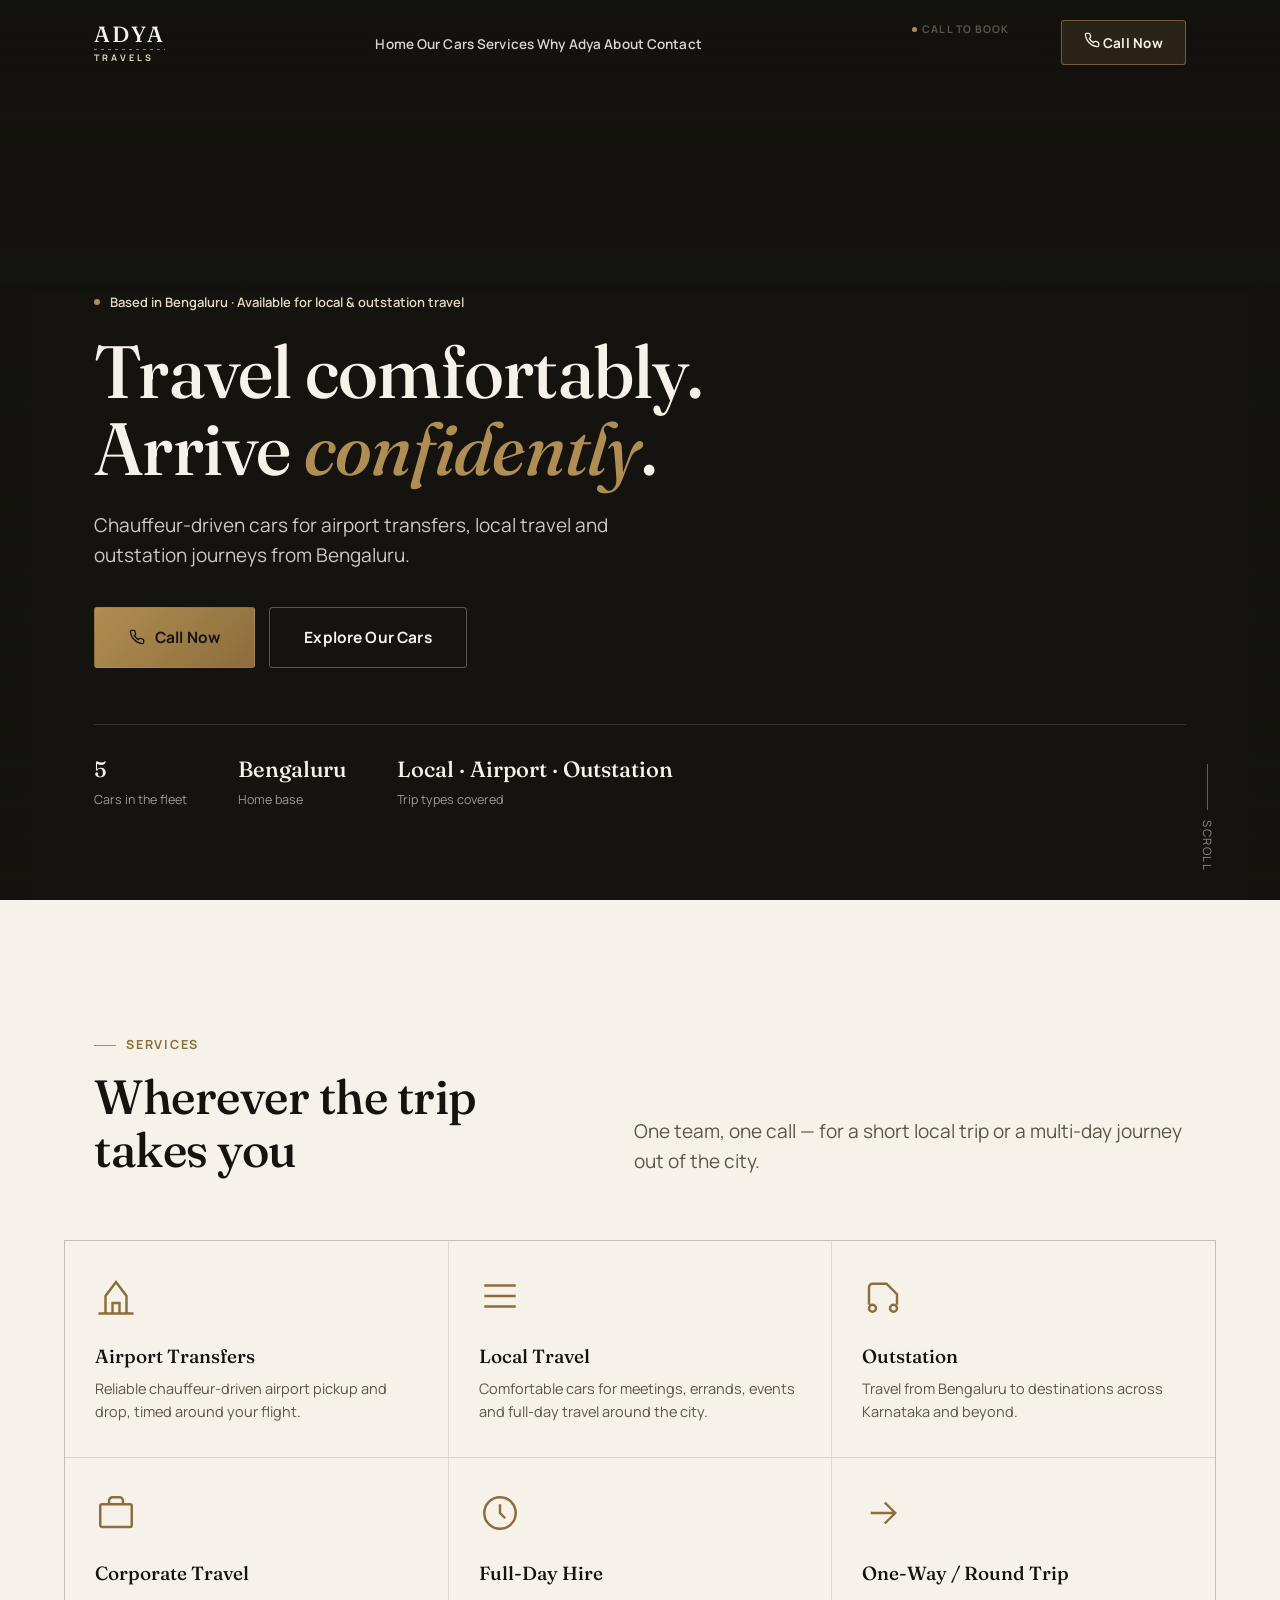
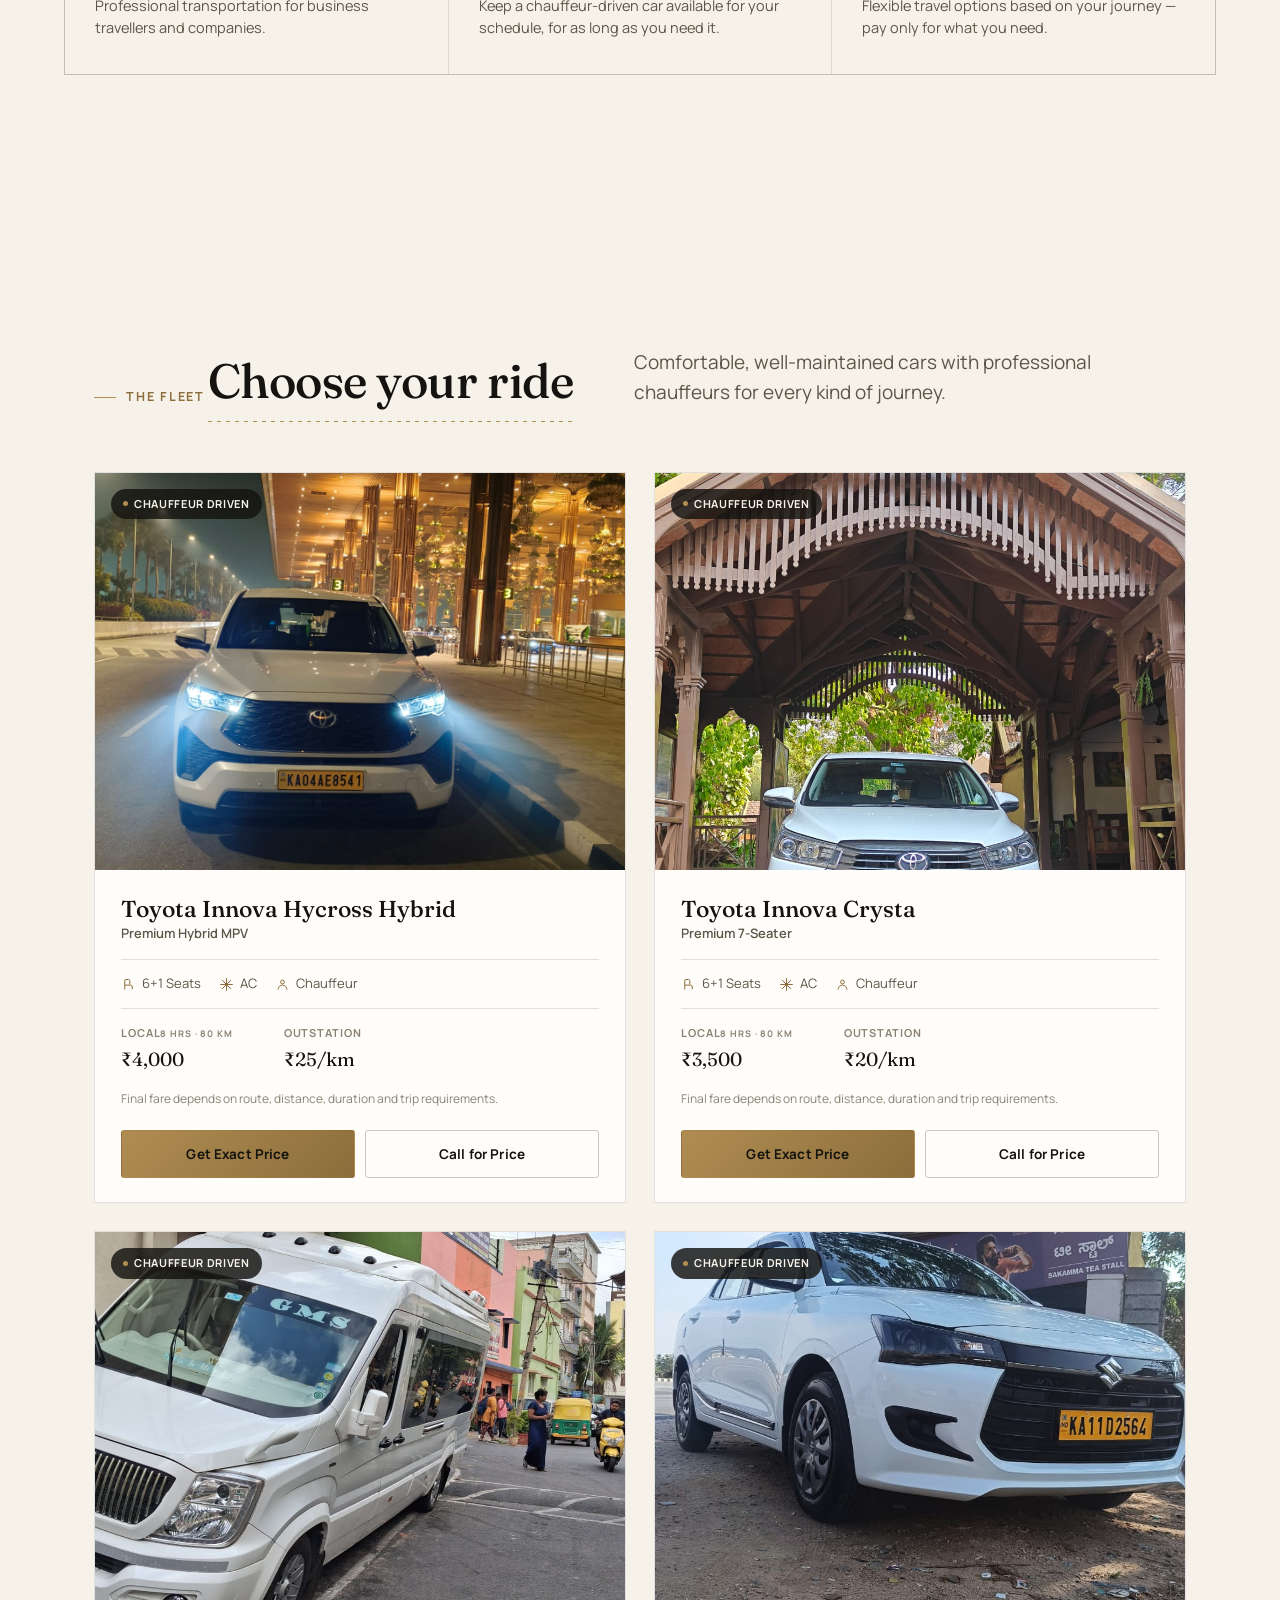
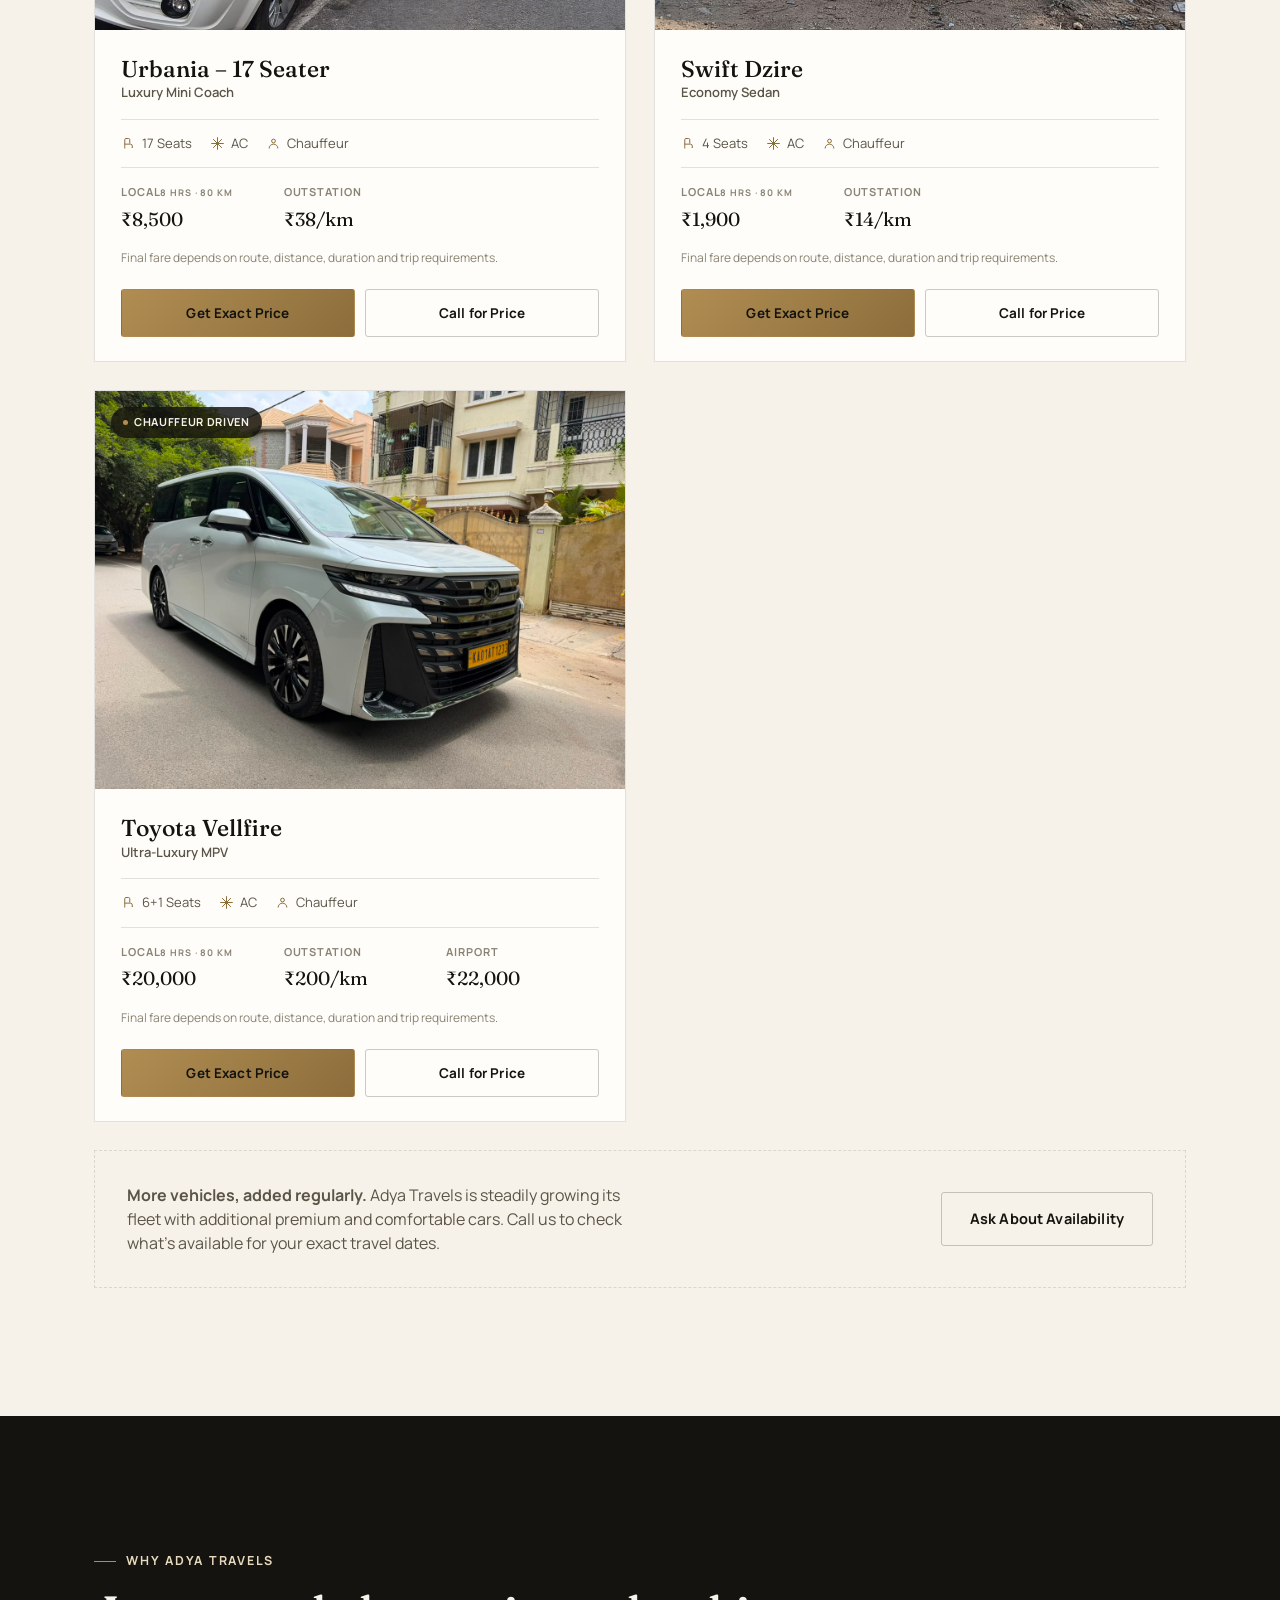
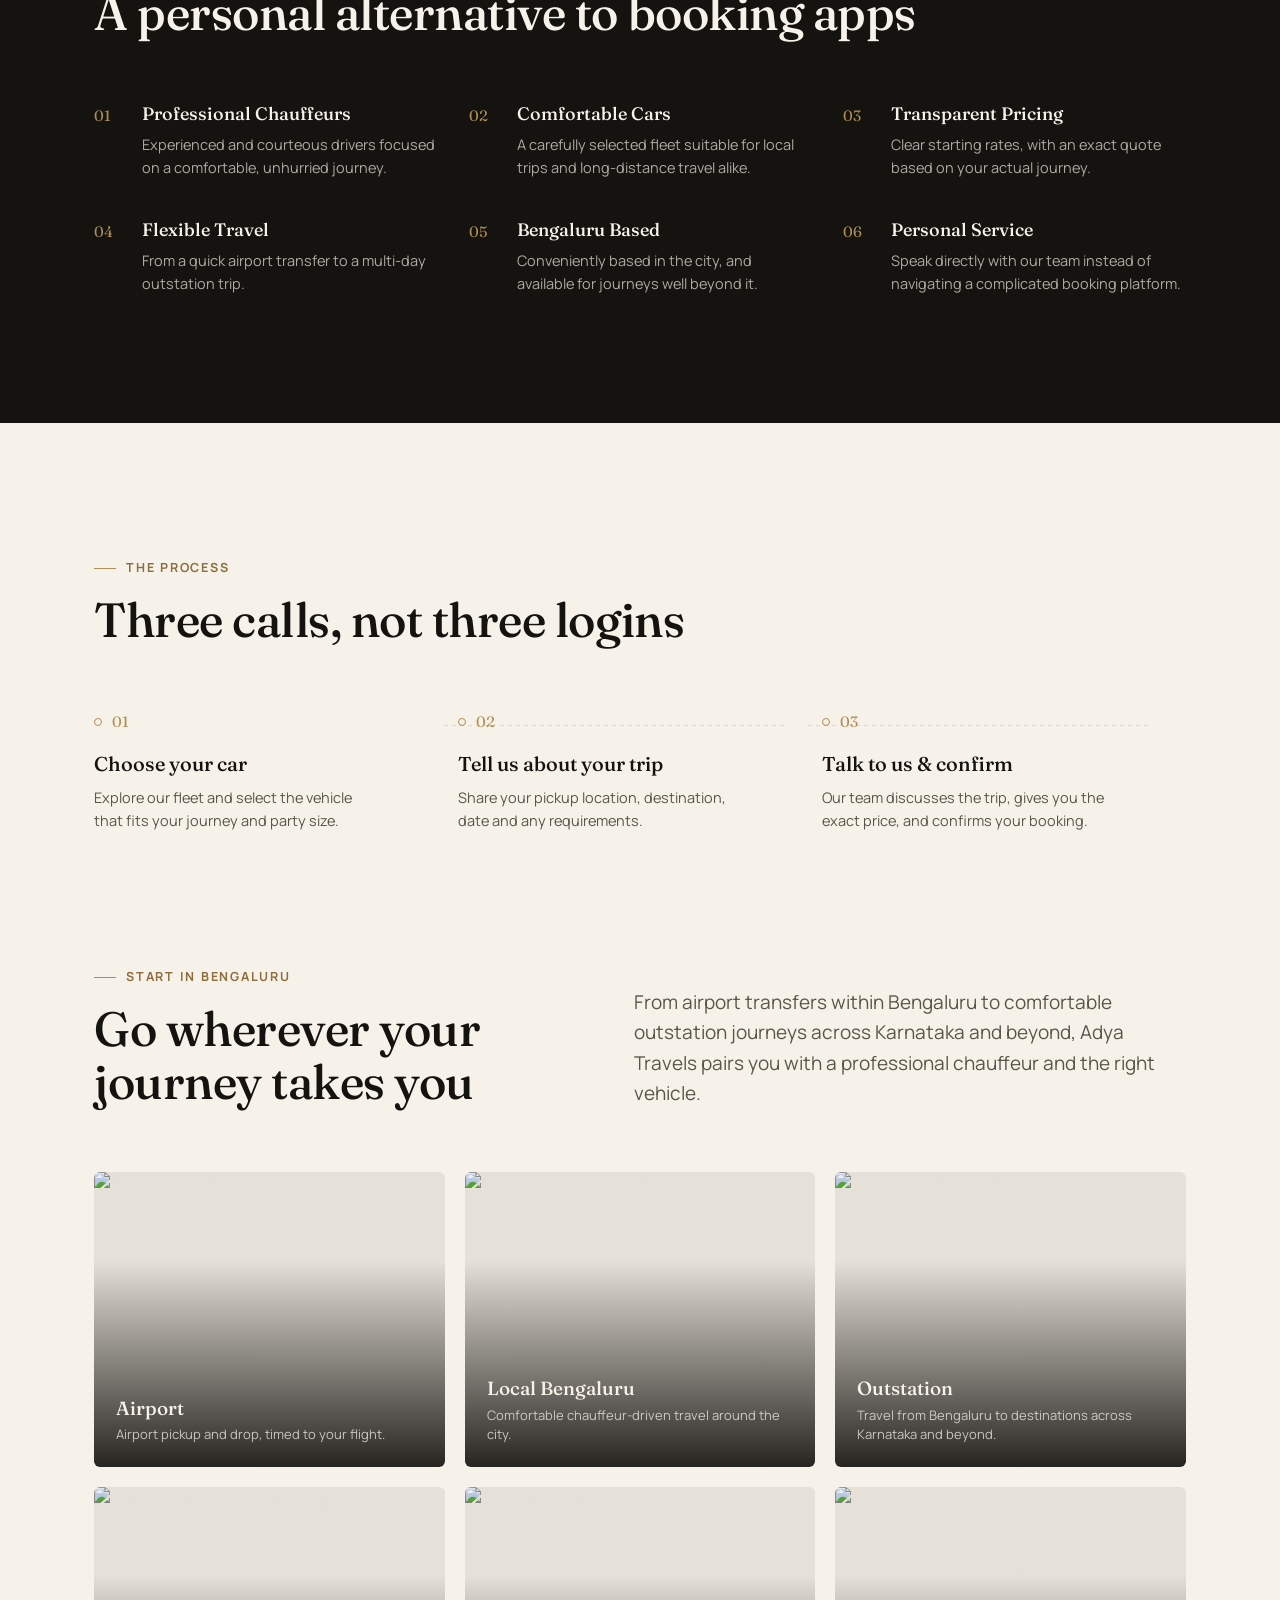
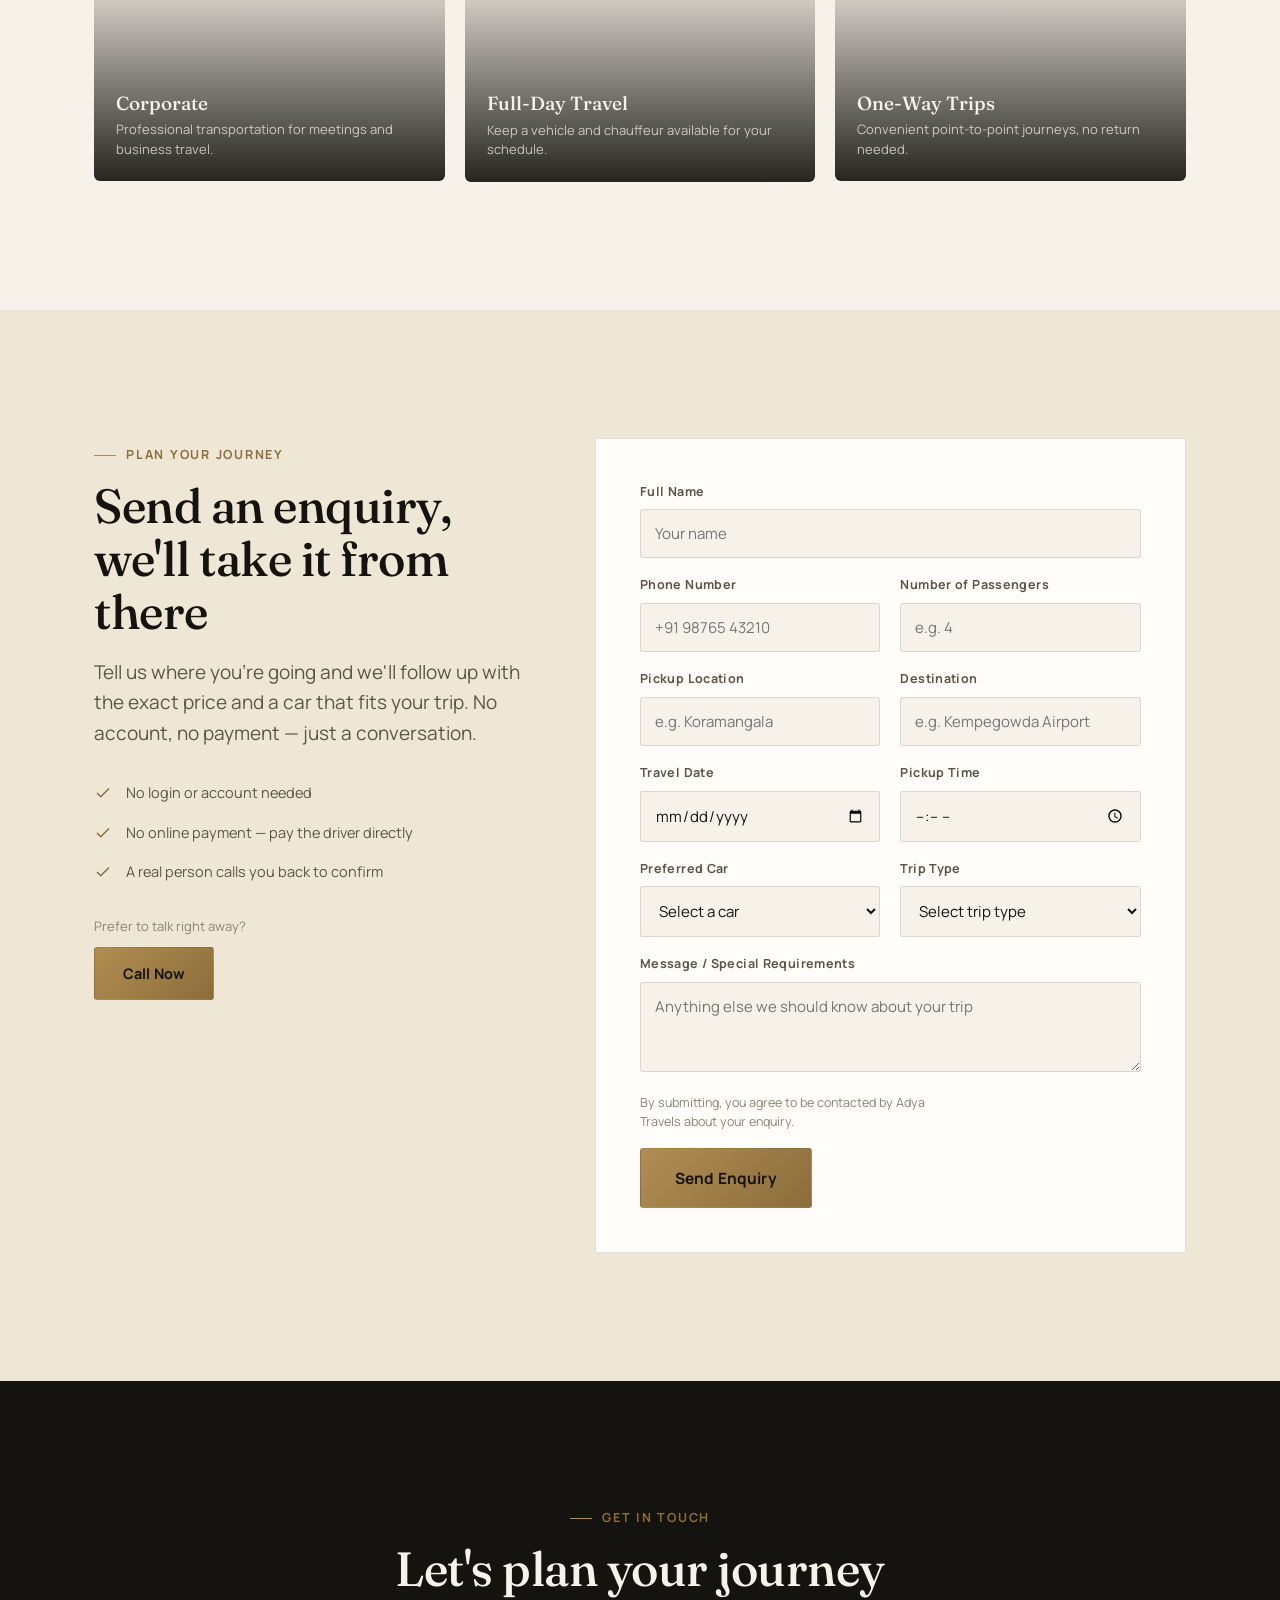
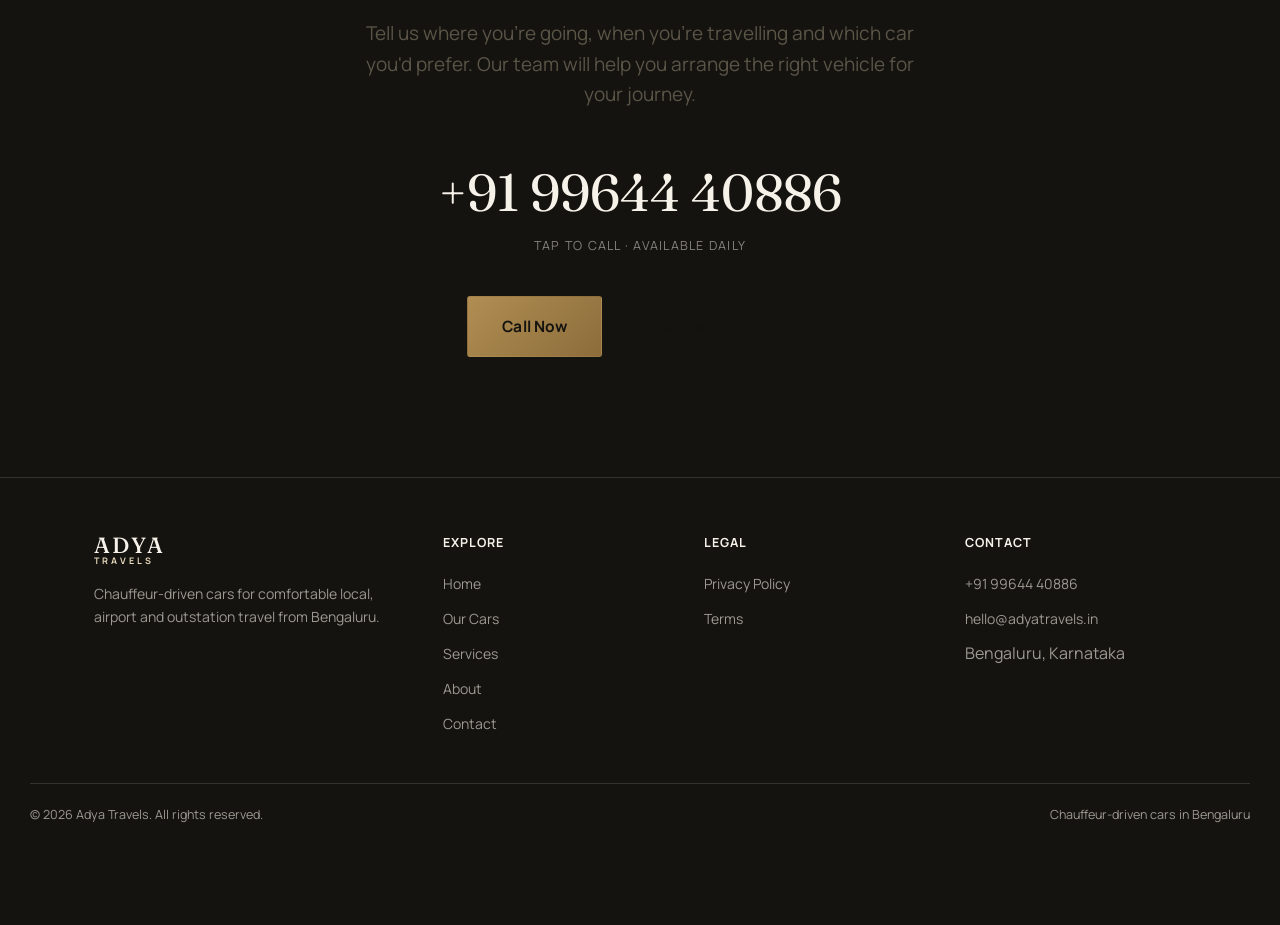
==== index.html @ 70e638dc "initial commit" ====
<!DOCTYPE html>
<html lang="en-IN">
<head>
<meta charset="UTF-8" />
<meta name="viewport" content="width=device-width, initial-scale=1.0" />
<title>Adya Travels — Chauffeur-Driven Cars in Bengaluru | Airport, Local & Outstation</title>
<meta name="description" content="Adya Travels offers chauffeur-driven cars in Bengaluru for airport transfers, local travel and outstation journeys. Innova Crysta & Hycross with professional drivers. Call now." />
<link rel="canonical" href="https://www.adyatravels.in/" />
<meta property="og:title" content="Adya Travels — Chauffeur-Driven Cars in Bengaluru" />
<meta property="og:description" content="Comfortable, chauffeur-driven cars for airport transfers, local travel and outstation journeys from Bengaluru." />
<meta property="og:type" content="website" />
<link rel="stylesheet" href="css/style.css" />
<script type="application/ld+json">
{
  "@context": "https://schema.org",
  "@type": "LocalBusiness",
  "name": "Adya Travels",
  "image": "",
  "telephone": "+91-99644-40886",
  "areaServed": "Bengaluru, Karnataka",
  "address": { "@type": "PostalAddress", "addressLocality": "Bengaluru", "addressRegion": "KA", "addressCountry": "IN" },
  "description": "Chauffeur-driven car service in Bengaluru offering airport transfers, local travel and outstation journeys."
}
</script>
</head>
<body>

<!-- ========== NAV ========== -->
<header class="nav">
  <div class="container nav-inner">
    <a href="index.html" class="logo">
      <span class="l1">ADYA</span>
      <span class="l-rule" aria-hidden="true"></span>
      <span class="l2">TRAVELS</span>
    </a>

    <nav class="nav-links hide-mobile" aria-label="Primary">
      <a href="index.html">Home</a>
      <a href="#cars">Our Cars</a>
      <a href="#services">Services</a>
      <a href="#why-adya">Why Adya</a>
      <a href="#about">About</a>
      <a href="#enquire">Contact</a>
    </nav>

    <div class="nav-right">
      <div class="nav-phone hide-mobile">
        <span class="nav-phone-label">Call to book</span>
        <strong data-phone-display>+91 99644 40886</strong>
      </div>
      <a class="btn btn-primary hide-mobile" data-phone-href href="tel:">
        <svg viewBox="0 0 24 24" fill="none" stroke="currentColor" stroke-width="2"><path d="M22 16.92v3a2 2 0 0 1-2.18 2 19.8 19.8 0 0 1-8.63-3.07 19.5 19.5 0 0 1-6-6 19.8 19.8 0 0 1-3.07-8.67A2 2 0 0 1 4.11 2h3a2 2 0 0 1 2 1.72c.13.96.36 1.9.68 2.81a2 2 0 0 1-.45 2.11L8.09 9.91a16 16 0 0 0 6 6l1.27-1.27a2 2 0 0 1 2.11-.45c.91.32 1.85.55 2.81.68A2 2 0 0 1 22 16.92z"/></svg>
        Call Now
      </a>
      <button class="hamburger hide-desktop" aria-label="Open menu" aria-expanded="false"><span></span></button>
    </div>
  </div>
</header>

<div class="mobile-menu" aria-hidden="true">
  <div class="mobile-menu-top">
    <a href="index.html" class="logo" tabindex="-1">
      <span class="l1">ADYA</span>
      <span class="l-rule" aria-hidden="true"></span>
      <span class="l2">TRAVELS</span>
    </a>
  </div>
  <nav class="mobile-menu-links" aria-label="Mobile navigation">
    <a href="index.html">Home</a>
    <a href="#cars">Our Cars</a>
    <a href="#services">Services</a>
    <a href="#why-adya">Why Adya</a>
    <a href="#about">About</a>
    <a href="#enquire">Contact</a>
  </nav>
  <div class="mobile-menu-footer">
    <p>Call to book</p>
    <a data-phone-href data-phone-display href="tel:+919964440886">+91 99644 40886</a>
    <div class="menu-cta-row">
      <a class="menu-cta-call" data-phone-href href="tel:">Call Now</a>
      <a class="menu-cta-enquire" href="#enquire">Enquire</a>
    </div>
  </div>
</div>

<main>

  <!-- ========== HERO ========== -->
  <section class="hero">
    <div class="hero-media" role="img" aria-label="Premium chauffeur-driven car on a highway at dusk"></div>
    <div class="container hero-inner on-dark">
      <div class="hero-tag"><span class="dot"></span> Based in Bengaluru · Available for local &amp; outstation travel</div>
      <h1>Travel comfortably. Arrive <em>confidently</em>.</h1>
      <p class="lede">Chauffeur-driven cars for airport transfers, local travel and outstation journeys from Bengaluru.</p>
      <div class="hero-ctas">
        <a class="btn btn-primary btn-lg" data-phone-href href="tel:">
          <svg viewBox="0 0 24 24" fill="none" stroke="currentColor" stroke-width="2"><path d="M22 16.92v3a2 2 0 0 1-2.18 2 19.8 19.8 0 0 1-8.63-3.07 19.5 19.5 0 0 1-6-6 19.8 19.8 0 0 1-3.07-8.67A2 2 0 0 1 4.11 2h3a2 2 0 0 1 2 1.72c.13.96.36 1.9.68 2.81a2 2 0 0 1-.45 2.11L8.09 9.91a16 16 0 0 0 6 6l1.27-1.27a2 2 0 0 1 2.11-.45c.91.32 1.85.55 2.81.68A2 2 0 0 1 22 16.92z"/></svg>
          Call Now
        </a>
        <a class="btn btn-outline btn-lg" href="#cars">Explore Our Cars</a>
      </div>
      <div class="hero-stats">
        <div class="stat"><b>5</b><span>Cars in the fleet</span></div>
        <div class="stat"><b>Bengaluru</b><span>Home base</span></div>
        <div class="stat"><b>Local · Airport · Outstation</b><span>Trip types covered</span></div>
      </div>
    </div>
    <div class="scroll-cue"><span class="line"></span>Scroll</div>
  </section>

  <!-- ========== SERVICES ========== -->
  <section class="section" id="services">
    <div class="container">
      <div class="section-head reveal">
        <div>
          <span class="eyebrow">Services</span>
          <h2 style="margin-top:16px;">Wherever the trip takes you</h2>
        </div>
        <p class="lede hide-mobile">One team, one call — for a short local trip or a multi-day journey out of the city.</p>
      </div>
    </div>
    <div class="container" style="padding-left:0; padding-right:0; max-width:100%;">
      <div class="services-grid" style="margin: 0 var(--gutter);">
        <div class="service-card reveal">
          <svg class="service-icon" viewBox="0 0 24 24" fill="none" stroke="currentColor" stroke-width="1.4"><path d="M2 22h20M6 22V12l6-8 6 8v10M10 22v-6h4v6"/></svg>
          <h3>Airport Transfers</h3>
          <p>Reliable chauffeur-driven airport pickup and drop, timed around your flight.</p>
        </div>
        <div class="service-card reveal">
          <svg class="service-icon" viewBox="0 0 24 24" fill="none" stroke="currentColor" stroke-width="1.4"><path d="M3 12h18M3 6h18M3 18h18"/></svg>
          <h3>Local Travel</h3>
          <p>Comfortable cars for meetings, errands, events and full-day travel around the city.</p>
        </div>
        <div class="service-card reveal">
          <svg class="service-icon" viewBox="0 0 24 24" fill="none" stroke="currentColor" stroke-width="1.4"><circle cx="6" cy="19" r="2"/><circle cx="18" cy="19" r="2"/><path d="M4 17V7a2 2 0 0 1 2-2h8l6 6v6"/></svg>
          <h3>Outstation</h3>
          <p>Travel from Bengaluru to destinations across Karnataka and beyond.</p>
        </div>
        <div class="service-card reveal">
          <svg class="service-icon" viewBox="0 0 24 24" fill="none" stroke="currentColor" stroke-width="1.4"><rect x="3" y="7" width="18" height="13" rx="1"/><path d="M8 7V5a2 2 0 0 1 2-2h4a2 2 0 0 1 2 2v2"/></svg>
          <h3>Corporate Travel</h3>
          <p>Professional transportation for business travellers and companies.</p>
        </div>
        <div class="service-card reveal">
          <svg class="service-icon" viewBox="0 0 24 24" fill="none" stroke="currentColor" stroke-width="1.4"><circle cx="12" cy="12" r="9"/><path d="M12 7v5l3 3"/></svg>
          <h3>Full-Day Hire</h3>
          <p>Keep a chauffeur-driven car available for your schedule, for as long as you need it.</p>
        </div>
        <div class="service-card reveal">
          <svg class="service-icon" viewBox="0 0 24 24" fill="none" stroke="currentColor" stroke-width="1.4"><path d="M5 12h14M13 6l6 6-6 6"/></svg>
          <h3>One-Way / Round Trip</h3>
          <p>Flexible travel options based on your journey — pay only for what you need.</p>
        </div>
      </div>
    </div>
  </section>

  <!-- ========== OUR CARS ========== -->
  <section class="section" id="cars">
    <div class="container">
      <div class="section-head reveal">
        <div>
          <span class="eyebrow">The Fleet</span>
          <h2 class="route-underline" style="margin-top:16px;">Choose your ride</h2>
        </div>
        <p class="lede hide-mobile">Comfortable, well-maintained cars with professional chauffeurs for every kind of journey.</p>
      </div>
      <p class="lede hide-desktop" style="margin-bottom:32px;">Comfortable, well-maintained cars with professional chauffeurs for every kind of journey.</p>

      <div class="cars-grid" id="carsGrid"><!-- rendered by js/main.js from js/data.js --></div>

      <div class="fleet-note reveal">
        <p><strong>More vehicles, added regularly.</strong> Adya Travels is steadily growing its fleet with additional premium and comfortable cars. Call us to check what's available for your exact travel dates.</p>
        <a class="btn btn-outline" data-phone-href href="tel:">Ask About Availability</a>
      </div>
    </div>
  </section>

  <!-- ========== WHY ADYA (dark) ========== -->
  <section class="section on-dark" id="why-adya">
    <div class="container">
      <div class="section-head reveal">
        <div>
          <span class="eyebrow">Why Adya Travels</span>
          <h2 style="margin-top:16px;">A personal alternative to booking apps</h2>
        </div>
      </div>
      <div class="trust-grid">
        <div class="trust-item reveal">
          <span class="trust-num">01</span>
          <div><h3>Professional Chauffeurs</h3><p>Experienced and courteous drivers focused on a comfortable, unhurried journey.</p></div>
        </div>
        <div class="trust-item reveal">
          <span class="trust-num">02</span>
          <div><h3>Comfortable Cars</h3><p>A carefully selected fleet suitable for local trips and long-distance travel alike.</p></div>
        </div>
        <div class="trust-item reveal">
          <span class="trust-num">03</span>
          <div><h3>Transparent Pricing</h3><p>Clear starting rates, with an exact quote based on your actual journey.</p></div>
        </div>
        <div class="trust-item reveal">
          <span class="trust-num">04</span>
          <div><h3>Flexible Travel</h3><p>From a quick airport transfer to a multi-day outstation trip.</p></div>
        </div>
        <div class="trust-item reveal">
          <span class="trust-num">05</span>
          <div><h3>Bengaluru Based</h3><p>Conveniently based in the city, and available for journeys well beyond it.</p></div>
        </div>
        <div class="trust-item reveal">
          <span class="trust-num">06</span>
          <div><h3>Personal Service</h3><p>Speak directly with our team instead of navigating a complicated booking platform.</p></div>
        </div>
      </div>
    </div>
  </section>

  <!-- ========== HOW IT WORKS ========== -->
  <section class="section">
    <div class="container">
      <div class="section-head reveal">
        <div>
          <span class="eyebrow">The Process</span>
          <h2 style="margin-top:16px;">Three calls, not three logins</h2>
        </div>
      </div>
      <div class="steps">
        <div class="step reveal">
          <div class="step-num"><span class="waypoint"></span>01</div>
          <h3>Choose your car</h3>
          <p>Explore our fleet and select the vehicle that fits your journey and party size.</p>
        </div>
        <div class="step reveal">
          <div class="step-num"><span class="waypoint"></span>02</div>
          <h3>Tell us about your trip</h3>
          <p>Share your pickup location, destination, date and any requirements.</p>
        </div>
        <div class="step reveal">
          <div class="step-num"><span class="waypoint"></span>03</div>
          <h3>Talk to us &amp; confirm</h3>
          <p>Our team discusses the trip, gives you the exact price, and confirms your booking.</p>
        </div>
      </div>
    </div>
  </section>

  <!-- ========== JOURNEY TYPES ========== -->
  <section class="section" id="about" style="padding-top:0;">
    <div class="container">
      <div class="section-head reveal">
        <div>
          <span class="eyebrow">Start In Bengaluru</span>
          <h2 style="margin-top:16px;">Go wherever your journey takes you</h2>
        </div>
        <p class="lede hide-mobile">From airport transfers within Bengaluru to comfortable outstation journeys across Karnataka and beyond, Adya Travels pairs you with a professional chauffeur and the right vehicle.</p>
      </div>
      <div class="journey-grid">
        <a class="journey-card reveal js-enquire-generic" data-trip="Airport Transfer" href="#enquire">
          <img src="https://images.unsplash.com/photo-1436491865332-7a61a109cc05?q=80&w=1200&auto=format&fit=crop" alt="Airport terminal drop-off" loading="lazy" />
          <div class="journey-content"><h3>Airport</h3><p>Airport pickup and drop, timed to your flight.</p></div>
        </a>
        <a class="journey-card reveal js-enquire-generic" data-trip="Local" href="#enquire">
          <img src="https://images.unsplash.com/photo-1580273916550-e323be2ae537?q=80&w=1200&auto=format&fit=crop" alt="City street in Bengaluru" loading="lazy" />
          <div class="journey-content"><h3>Local Bengaluru</h3><p>Comfortable chauffeur-driven travel around the city.</p></div>
        </a>
        <a class="journey-card reveal js-enquire-generic" data-trip="Outstation" href="#enquire">
          <img src="https://images.unsplash.com/photo-1470770841072-f978cf4d019e?q=80&w=1200&auto=format&fit=crop" alt="Highway leading out of the city toward hills" loading="lazy" />
          <div class="journey-content"><h3>Outstation</h3><p>Travel from Bengaluru to destinations across Karnataka and beyond.</p></div>
        </a>
        <a class="journey-card reveal js-enquire-generic" data-trip="Corporate" href="#enquire">
          <img src="https://images.unsplash.com/photo-1497215842964-222b430dc094?q=80&w=1200&auto=format&fit=crop" alt="Business district office towers" loading="lazy" />
          <div class="journey-content"><h3>Corporate</h3><p>Professional transportation for meetings and business travel.</p></div>
        </a>
        <a class="journey-card reveal js-enquire-generic" data-trip="Full Day" href="#enquire">
          <img src="https://images.unsplash.com/photo-1449965408869-eaa3f722e40d?q=80&w=1200&auto=format&fit=crop" alt="Car parked and waiting, ready for a full day's schedule" loading="lazy" />
          <div class="journey-content"><h3>Full-Day Travel</h3><p>Keep a vehicle and chauffeur available for your schedule.</p></div>
        </a>
        <a class="journey-card reveal js-enquire-generic" data-trip="One Way" href="#enquire">
          <img src="https://images.unsplash.com/photo-1519003722824-194d4455a60c?q=80&w=1200&auto=format&fit=crop" alt="Road stretching toward the horizon" loading="lazy" />
          <div class="journey-content"><h3>One-Way Trips</h3><p>Convenient point-to-point journeys, no return needed.</p></div>
        </a>
      </div>
    </div>
  </section>

  <!-- ========== ENQUIRY FORM ========== -->
  <section class="section" id="enquire" style="background: var(--ivory-soft);">
    <div class="container">
      <div class="enquiry-wrap">
        <div class="enquiry-aside reveal">
          <span class="eyebrow">Plan Your Journey</span>
          <h2 class="h2" style="margin-top:16px;">Send an enquiry, we'll take it from there</h2>
          <p class="lede" style="margin-top:16px;">Tell us where you're going and we'll follow up with the exact price and a car that fits your trip. No account, no payment — just a conversation.</p>
          <ul class="enquiry-points">
            <li><svg viewBox="0 0 24 24" fill="none" stroke="currentColor" stroke-width="2"><path d="M20 6L9 17l-5-5"/></svg> No login or account needed</li>
            <li><svg viewBox="0 0 24 24" fill="none" stroke="currentColor" stroke-width="2"><path d="M20 6L9 17l-5-5"/></svg> No online payment — pay the driver directly</li>
            <li><svg viewBox="0 0 24 24" fill="none" stroke="currentColor" stroke-width="2"><path d="M20 6L9 17l-5-5"/></svg> A real person calls you back to confirm</li>
          </ul>
          <div style="margin-top:34px;">
            <p style="font-size:13px; color:var(--stone); margin-bottom:10px;">Prefer to talk right away?</p>
            <a class="btn btn-primary" data-phone-href href="tel:">Call Now</a>
          </div>
        </div>

        <div class="form-card reveal">
          <form id="enquiryForm" novalidate>
            <div class="form-grid">
              <div class="field full">
                <label for="fullName">Full Name</label>
                <input id="fullName" name="fullName" type="text" placeholder="Your name" required />
              </div>
              <div class="field">
                <label for="phone">Phone Number</label>
                <input id="phone" name="phone" type="tel" placeholder="+91 98765 43210" required />
              </div>
              <div class="field">
                <label for="passengers">Number of Passengers</label>
                <input id="passengers" name="passengers" type="number" min="1" max="20" placeholder="e.g. 4" />
              </div>
              <div class="field">
                <label for="pickup">Pickup Location</label>
                <input id="pickup" name="pickup" type="text" placeholder="e.g. Koramangala" required />
              </div>
              <div class="field">
                <label for="destination">Destination</label>
                <input id="destination" name="destination" type="text" placeholder="e.g. Kempegowda Airport" required />
              </div>
              <div class="field">
                <label for="date">Travel Date</label>
                <input id="date" name="date" type="date" required />
              </div>
              <div class="field">
                <label for="time">Pickup Time</label>
                <input id="time" name="time" type="time" required />
              </div>
              <div class="field">
                <label for="car">Preferred Car</label>
                <select id="car" name="car" class="js-car-select">
                  <option value="">Select a car</option>
                </select>
              </div>
              <div class="field">
                <label for="tripType">Trip Type</label>
                <select id="tripType" name="tripType" class="js-trip-select">
                  <option value="">Select trip type</option>
                  <option>Airport Transfer</option>
                  <option>Local</option>
                  <option>Outstation</option>
                  <option>One Way</option>
                  <option>Round Trip</option>
                  <option>Full Day</option>
                  <option>Corporate</option>
                  <option>Other</option>
                </select>
              </div>
              <div class="field full">
                <label for="message">Message / Special Requirements</label>
                <textarea id="message" name="message" placeholder="Anything else we should know about your trip"></textarea>
              </div>
            </div>
            <div class="form-foot">
              <p>By submitting, you agree to be contacted by Adya Travels about your enquiry.</p>
              <button type="submit" class="btn btn-primary btn-lg">Send Enquiry</button>
            </div>
          </form>

          <div class="form-success" id="formSuccess">
            <div class="check"><svg viewBox="0 0 24 24" fill="none" stroke="currentColor" stroke-width="2.4"><path d="M20 6L9 17l-5-5"/></svg></div>
            <h3>Thanks for contacting Adya Travels.</h3>
            <p>We've received your enquiry and will get back to you shortly.</p>
            <div class="btn-row">
              <a class="btn btn-primary" data-phone-href href="tel:">Call Now</a>
              <button class="btn btn-outline" id="resetEnquiry" type="button">Send Another Enquiry</button>
            </div>
          </div>
        </div>
      </div>
    </div>
  </section>

  <!-- ========== FINAL CTA ========== -->
  <section class="contact-section">
    <div class="container">
      <span class="eyebrow" style="justify-content:center;">Get In Touch</span>
      <h2 class="h2" style="margin-top:16px;">Let's plan your journey</h2>
      <p class="lede">Tell us where you're going, when you're travelling and which car you'd prefer. Our team will help you arrange the right vehicle for your journey.</p>
      <div class="contact-phone-lockup">
        <a data-phone-href href="tel:+919964440886" data-phone-display>+91 99644 40886</a>
        <span>Tap to call · Available daily</span>
      </div>
      <div class="contact-ctas">
        <a class="btn btn-primary btn-lg" data-phone-href href="tel:">Call Now</a>
        <a class="btn btn-outline btn-lg" href="#enquire">Send an Enquiry</a>
      </div>
    </div>
  </section>

</main>

<!-- ========== FOOTER ========== -->
<footer class="footer">
  <div class="container footer-grid">
    <div class="footer-brand">
      <a href="index.html" class="logo"><span class="l1">ADYA</span><span class="l2">TRAVELS</span></a>
      <p>Chauffeur-driven cars for comfortable local, airport and outstation travel from Bengaluru.</p>
    </div>
    <div>
      <h4>Explore</h4>
      <ul>
        <li><a href="index.html">Home</a></li>
        <li><a href="#cars">Our Cars</a></li>
        <li><a href="#services">Services</a></li>
        <li><a href="#about">About</a></li>
        <li><a href="#enquire">Contact</a></li>
      </ul>
    </div>
    <div>
      <h4>Legal</h4>
      <ul>
        <li><a href="#">Privacy Policy</a></li>
        <li><a href="#">Terms</a></li>
      </ul>
    </div>
    <div>
      <h4>Contact</h4>
      <ul>
        <li><a data-phone-href data-phone-display href="tel:+919964440886">+91 99644 40886</a></li>
        <li><a href="mailto:hello@adyatravels.in">hello@adyatravels.in</a></li>
        <li>Bengaluru, Karnataka</li>
      </ul>
    </div>
  </div>
  <div class="container footer-bottom">
    <span>© <span id="year"></span> Adya Travels. All rights reserved.</span>
    <span>Chauffeur-driven cars in Bengaluru</span>
  </div>
</footer>

<!-- ========== MOBILE STICKY CTA ========== -->
<div class="mobile-cta-bar">
  <a class="call" data-phone-href href="tel:">
    <svg width="16" height="16" viewBox="0 0 24 24" fill="none" stroke="currentColor" stroke-width="2"><path d="M22 16.92v3a2 2 0 0 1-2.18 2 19.8 19.8 0 0 1-8.63-3.07 19.5 19.5 0 0 1-6-6 19.8 19.8 0 0 1-3.07-8.67A2 2 0 0 1 4.11 2h3a2 2 0 0 1 2 1.72c.13.96.36 1.9.68 2.81a2 2 0 0 1-.45 2.11L8.09 9.91a16 16 0 0 0 6 6l1.27-1.27a2 2 0 0 1 2.11-.45c.91.32 1.85.55 2.81.68A2 2 0 0 1 22 16.92z"/></svg>
    Call Now
  </a>
  <a class="enq" href="#enquire">Enquire</a>
</div>

<script src="js/data.js"></script>
<script src="js/main.js"></script>
</body>
</html>
---- css/style.css ----
/* ============================================================
   ADYA TRAVELS — Design System
   Signature motif: "The Route Line" — a dashed travel-route line
   with waypoint dots, used as dividers, underlines and connectors
   throughout the site. It ties every section back to the idea of
   a journey.
   ============================================================ */

@import url('https://fonts.googleapis.com/css2?family=Fraunces:ital,opsz,wght@0,9..144,300;0,9..144,400;0,9..144,500;0,9..144,600;1,9..144,400;1,9..144,500&family=Manrope:wght@400;500;600;700;800&display=swap');

:root{
  /* Color tokens */
  --charcoal:      #14130F;
  --charcoal-soft: #1E1C17;
  --charcoal-line: rgba(246,241,233,0.14);

  --ivory:         #F7F2E9;
  --ivory-soft:    #EFE7D6;
  --ivory-line:    rgba(20,19,15,0.12);

  --stone:         #8A8375;
  --stone-dark:    #5B5548;

  --bronze:        #B08D52;
  --bronze-deep:   #8C6D3B;
  --bronze-soft:   #E7D9BC;
  --bronze-tint:   rgba(176,141,82,0.12);

  --white:         #FFFDF9;

  /* Type */
  --font-display: 'Fraunces', Georgia, serif;
  --font-body: 'Manrope', -apple-system, BlinkMacSystemFont, 'Segoe UI', sans-serif;

  /* Layout */
  --container: 1220px;
  --gutter: clamp(20px, 5vw, 64px);
  --radius-s: 3px;
  --radius-m: 6px;

  /* Motion */
  --ease: cubic-bezier(.22,1,.36,1);
}

*, *::before, *::after{ box-sizing: border-box; }
html{ scroll-behavior: smooth; }
@media (prefers-reduced-motion: reduce){
  html{ scroll-behavior: auto; }
  *, *::before, *::after{ animation-duration: 0.01ms !important; animation-iteration-count: 1 !important; transition-duration: 0.01ms !important; scroll-behavior: auto !important; }
}

body{
  margin:0;
  font-family: var(--font-body);
  background: var(--ivory);
  color: var(--charcoal);
  -webkit-font-smoothing: antialiased;
  line-height: 1.5;
  overflow-x: hidden;
}

img{ max-width:100%; display:block; }
a{ color:inherit; text-decoration:none; }
button{ font-family: inherit; cursor:pointer; }
ul{ margin:0; padding:0; list-style:none; }
h1,h2,h3,h4,p{ margin:0; }

:focus-visible{
  outline: 2px solid var(--bronze);
  outline-offset: 3px;
}

.container{
  max-width: var(--container);
  margin: 0 auto;
  padding: 0 var(--gutter);
}

section{ position: relative; }

/* ---------- Type scale ---------- */
.eyebrow{
  font-family: var(--font-body);
  font-size: 12.5px;
  font-weight: 700;
  letter-spacing: 0.14em;
  text-transform: uppercase;
  color: var(--bronze-deep);
  display: inline-flex;
  align-items: center;
  gap: 10px;
}
.eyebrow::before{
  content:'';
  width: 22px;
  height: 1px;
  background: var(--bronze);
}
.on-dark .eyebrow{ color: var(--bronze-soft); }

h1, .h1{
  font-family: var(--font-display);
  font-weight: 500;
  font-size: clamp(38px, 6vw, 74px);
  line-height: 1.04;
  letter-spacing: -0.01em;
}
h2, .h2{
  font-family: var(--font-display);
  font-weight: 500;
  font-size: clamp(30px, 4.2vw, 48px);
  line-height: 1.1;
  letter-spacing: -0.01em;
}
h3, .h3{
  font-family: var(--font-display);
  font-weight: 500;
  font-size: clamp(22px, 2.6vw, 28px);
  line-height: 1.2;
}
.lede{
  font-size: clamp(16px, 1.7vw, 19px);
  color: var(--stone-dark);
  line-height: 1.6;
  max-width: 46ch;
}
.on-dark .lede{ color: rgba(246,241,233,0.72); }
em, .accent-italic{ font-style: italic; color: var(--bronze); font-family: var(--font-display); }

/* ---------- Buttons ---------- */
.btn{
  display: inline-flex;
  align-items: center;
  justify-content:center;
  gap: 10px;
  padding: 15px 28px;
  border-radius: var(--radius-s);
  font-weight: 700;
  font-size: 14.5px;
  letter-spacing: 0.01em;
  border: 1px solid transparent;
  transition: transform .35s var(--ease), background-color .3s var(--ease), border-color .3s var(--ease), color .3s var(--ease);
  white-space: nowrap;
}
.btn svg{ width:16px; height:16px; flex-shrink:0; }
.btn-primary{
  background: linear-gradient(135deg, var(--bronze) 0%, var(--bronze-deep) 100%);
  color: var(--charcoal);
}
.btn-primary:hover{ background: linear-gradient(135deg, var(--bronze-deep) 0%, #6B4F27 100%); color: var(--white); transform: translateY(-2px); box-shadow: 0 8px 24px -8px rgba(176,141,82,0.45); }

.btn-outline{
  background: transparent;
  border-color: rgba(20,19,15,0.22);
  color: var(--charcoal);
}
.btn-outline:hover{ border-color: var(--charcoal); transform: translateY(-2px); }

.on-dark .btn-outline{ border-color: rgba(246,241,233,0.3); color: var(--ivory); }
.on-dark .btn-outline:hover{ border-color: var(--ivory); }

.btn-ghost{
  background: transparent;
  color: var(--charcoal);
  padding: 15px 6px;
  border-bottom: 1px solid var(--charcoal);
  border-radius: 0;
}
.btn-ghost:hover{ color: var(--bronze-deep); border-color: var(--bronze-deep); }

.btn-block{ width:100%; }
.btn-lg{ padding: 18px 34px; font-size: 15.5px; }

/* ---------- Route line signature motif ---------- */
.route-divider{
  display:flex;
  align-items:center;
  gap: 10px;
  width: 100%;
}
.route-divider::before, .route-divider::after{
  content:'';
  flex:1;
  height: 1px;
  background-image: linear-gradient(to right, currentColor 40%, transparent 0%);
  background-position: bottom;
  background-size: 8px 1px;
  background-repeat: repeat-x;
  color: var(--ivory-line);
  opacity: .9;
}
.route-divider .waypoint{
  width:6px; height:6px; border-radius:50%;
  background: var(--bronze);
  flex-shrink:0;
}
.on-dark .route-divider::before, .on-dark .route-divider::after{ color: var(--charcoal-line); }

.route-underline{
  position: relative;
  display:inline-block;
}
.route-underline::after{
  content:'';
  position:absolute;
  left:0; right:0; bottom: -14px;
  height:1px;
  background-image: linear-gradient(to right, var(--bronze) 45%, transparent 0%);
  background-size: 9px 1px;
  background-repeat: repeat-x;
}

/* ---------- Nav ---------- */
.nav{
  position: fixed;
  top:0; left:0; right:0;
  z-index: 500;
  padding: 20px 0;
  /* Faint gradient scrim over hero so nav text is always legible */
  background: linear-gradient(180deg, rgba(20,19,15,0.32) 0%, transparent 100%);
  transition: padding .45s var(--ease), background .45s var(--ease), box-shadow .45s var(--ease), border-color .45s var(--ease);
  border-bottom: 1px solid transparent;
}
.nav.is-scrolled{
  padding: 13px 0;
  background: rgba(247,242,233,0.97);
  backdrop-filter: blur(14px) saturate(1.4);
  -webkit-backdrop-filter: blur(14px) saturate(1.4);
  border-bottom: 1px solid rgba(176,141,82,0.18);
  box-shadow: 0 4px 32px -8px rgba(20,19,15,0.12);
}

.nav-inner{
  display:flex;
  align-items:center;
  justify-content: space-between;
  gap: 24px;
}

/* --- Logo wordmark --- */
.logo{
  font-family: var(--font-display);
  font-weight: 500;
  line-height: 1;
  display:flex;
  flex-direction:column;
  gap: 0;
  text-decoration:none;
}
.logo .l1{
  font-size: 22px;
  letter-spacing: 0.09em;
  /* On transparent nav over hero: ivory. On scrolled: charcoal. */
  color: var(--ivory);
  transition: color .4s var(--ease);
}
.logo .l-rule{
  display:block;
  height: 1px;
  width: 100%;
  /* Bronze dashed route-line as the logo divider */
  background-image: linear-gradient(to right, var(--bronze) 45%, transparent 0%);
  background-size: 7px 1px;
  background-repeat: repeat-x;
  margin: 4px 0 3px;
  opacity: 0.85;
}
.logo .l2{
  display:block;
  font-size: 9px;
  letter-spacing: 0.36em;
  color: var(--bronze-soft);
  font-family: var(--font-body);
  font-weight: 700;
  transition: color .4s var(--ease);
}
/* Scrolled state: flip logo colors to charcoal/bronze-deep */
.nav.is-scrolled .logo .l1{ color: var(--charcoal); }
.nav.is-scrolled .logo .l2{ color: var(--bronze-deep); }

/* --- Nav links --- */
.nav-links{
  display:flex;
  align-items:center;
  gap: clamp(18px, 2.4vw, 34px);
}
.nav-links a{
  font-size: 13.5px;
  font-weight: 600;
  letter-spacing: 0.01em;
  color: rgba(247,242,233,0.88);
  position: relative;
  padding: 4px 0;
  transition: color .3s var(--ease);
}
.nav-links a::after{
  content:'';
  position:absolute; left:0; bottom:-1px; width:0; height:1px;
  background: var(--bronze);
  transition: width .35s var(--ease);
}
.nav-links a:hover{ color: var(--ivory); }
.nav-links a:hover::after{ width:100%; }
/* Scrolled state: links go charcoal */
.nav.is-scrolled .nav-links a{ color: var(--charcoal); }
.nav.is-scrolled .nav-links a:hover{ color: var(--bronze-deep); }

/* --- Nav right --- */
.nav-right{ display:flex; align-items:center; gap:12px; }

/* Phone block: hidden until scrolled */
.nav-phone{
  display:flex;
  flex-direction:column;
  align-items:flex-end;
  padding-right: 12px;
  border-right: 1px solid rgba(20,19,15,0.12);
  opacity: 0;
  transform: translateX(8px);
  pointer-events: none;
  transition: opacity .35s var(--ease), transform .35s var(--ease);
}
.nav-phone .nav-phone-label{
  display:flex;
  align-items:center;
  gap: 5px;
  font-size: 10.5px;
  font-weight: 700;
  letter-spacing: 0.1em;
  text-transform: uppercase;
  color: var(--stone-dark);
  margin-bottom: 2px;
}
.nav-phone .nav-phone-label::before{
  /* Bronze waypoint dot — route motif */
  content:'';
  width: 5px;
  height: 5px;
  border-radius: 50%;
  background: var(--bronze);
  flex-shrink:0;
}
.nav-phone strong{
  font-size: 14px;
  color: var(--charcoal);
  font-weight: 800;
  letter-spacing: .02em;
}
/* Reveal phone block only when scrolled */
.nav.is-scrolled .nav-phone{
  opacity: 1;
  transform: translateX(0);
  pointer-events: auto;
}

/* Nav CTA button — tighten for nav context */
.nav .btn-primary{
  padding: 11px 22px;
  font-size: 13.5px;
  letter-spacing: 0.02em;
  /* On transparent nav, the button becomes an outline style for contrast */
  background: rgba(176,141,82,0.15);
  border: 1px solid rgba(176,141,82,0.55);
  color: var(--ivory);
  backdrop-filter: blur(4px);
  -webkit-backdrop-filter: blur(4px);
  transition: background .35s var(--ease), border-color .35s var(--ease), color .35s var(--ease), transform .35s var(--ease), box-shadow .35s var(--ease);
}
.nav .btn-primary:hover{
  background: var(--bronze);
  border-color: var(--bronze);
  color: var(--charcoal);
  transform: translateY(-2px);
  box-shadow: 0 8px 20px -6px rgba(176,141,82,0.5);
}
/* Scrolled state: full bronze gradient button */
.nav.is-scrolled .btn-primary{
  background: linear-gradient(135deg, var(--bronze) 0%, var(--bronze-deep) 100%);
  border-color: transparent;
  color: var(--charcoal);
  backdrop-filter: none;
  -webkit-backdrop-filter: none;
}
.nav.is-scrolled .btn-primary:hover{
  background: linear-gradient(135deg, var(--bronze-deep) 0%, #6B4F27 100%);
  color: var(--white);
  box-shadow: 0 8px 24px -8px rgba(176,141,82,0.45);
}

/* --- Hamburger: give it a visual container --- */
.hamburger{
  display:none;
  width: 36px;
  height: 36px;
  align-items:center;
  justify-content:center;
  background: rgba(247,242,233,0.1);
  border: 1px solid rgba(176,141,82,0.35);
  border-radius: var(--radius-s);
  cursor: pointer;
  transition: background .3s var(--ease), border-color .3s var(--ease);
}
.hamburger:hover{
  background: rgba(176,141,82,0.15);
  border-color: rgba(176,141,82,0.6);
}
.hamburger span, .hamburger span::before, .hamburger span::after{
  content:''; display:block; width:16px; height:1.5px; background: var(--ivory); position:relative;
  transition: all .3s var(--ease);
}
.hamburger span::before{ position:absolute; top:-5px; }
.hamburger span::after{ position:absolute; top:5px; }
/* Scrolled: hamburger lines go charcoal */
.nav.is-scrolled .hamburger{ background: rgba(20,19,15,0.06); border-color: rgba(20,19,15,0.15); }
.nav.is-scrolled .hamburger span,
.nav.is-scrolled .hamburger span::before,
.nav.is-scrolled .hamburger span::after{ background: var(--charcoal); }
.hamburger.is-open span{ background: transparent; }
.hamburger.is-open span::before{ transform: rotate(45deg); top:0; }
.hamburger.is-open span::after{ transform: rotate(-45deg); top:0; }
/* When open, always use ivory (dark menu is showing) */
.hamburger.is-open span::before,
.hamburger.is-open span::after{ background: var(--ivory) !important; }

/* --- Mobile menu: dark charcoal overlay panel --- */
.mobile-menu{
  position: fixed; inset:0; z-index:490;
  background: var(--charcoal-soft);
  padding: 0 var(--gutter) 48px;
  transform: translateX(100%);
  transition: transform .5s var(--ease);
  display:flex;
  flex-direction:column;
  overflow-y: auto;
}
.mobile-menu.is-open{ transform: translateX(0); }

/* Top bar inside menu — logo + close area */
.mobile-menu-top{
  display:flex;
  align-items:center;
  justify-content: space-between;
  padding: 22px 0 32px;
  border-bottom: 1px solid var(--charcoal-line);
  margin-bottom: 8px;
}
.mobile-menu-top .logo .l1{ color: var(--ivory); }
.mobile-menu-top .logo .l2{ color: var(--bronze-soft); }

/* Nav links inside mobile menu */
.mobile-menu-links{ flex:1; }
.mobile-menu-links a{
  display:flex;
  align-items:center;
  gap: 14px;
  font-family: var(--font-display);
  font-size: 28px;
  font-weight: 500;
  color: rgba(247,242,233,0.82);
  padding: 18px 0;
  border-bottom: 1px solid var(--charcoal-line);
  /* Route-line dashed border */
  border-bottom-style: dashed;
  transition: color .3s var(--ease), gap .3s var(--ease);
  text-decoration: none;
}
.mobile-menu-links a::before{
  /* Bronze waypoint dot */
  content:'';
  width: 7px;
  height: 7px;
  border-radius: 50%;
  background: var(--bronze);
  flex-shrink: 0;
  opacity: 0.7;
  transition: opacity .3s var(--ease), transform .3s var(--ease);
}
.mobile-menu-links a:hover{
  color: var(--ivory);
  gap: 18px;
}
.mobile-menu-links a:hover::before{ opacity: 1; transform: scale(1.3); }

/* Phone block at bottom of mobile menu */
.mobile-menu-footer{
  margin-top: 36px;
  padding: 22px;
  border: 1px solid var(--charcoal-line);
  background: rgba(246,241,233,0.04);
  border-radius: var(--radius-m);
}
.mobile-menu-footer p{
  font-size: 11px;
  font-weight: 700;
  letter-spacing: 0.12em;
  text-transform: uppercase;
  color: rgba(246,241,233,0.38);
  margin-bottom: 8px;
}
.mobile-menu-footer a{
  font-family: var(--font-display);
  font-size: 26px;
  color: var(--ivory);
  transition: color .3s var(--ease);
  display:block;
  margin-bottom: 12px;
}
.mobile-menu-footer a:hover{ color: var(--bronze-soft); }
.mobile-menu-footer .menu-cta-row{
  display:flex;
  gap: 10px;
  margin-top: 16px;
}
.mobile-menu-footer .menu-cta-row a{
  font-family: var(--font-body);
  font-size: 13.5px;
  font-weight: 700;
  padding: 12px 18px;
  border-radius: var(--radius-s);
  text-align:center;
  flex: 1;
  margin:0;
  display:flex; align-items:center; justify-content:center;
}
.menu-cta-call{ background: linear-gradient(135deg, var(--bronze) 0%, var(--bronze-deep) 100%); color: var(--charcoal) !important; }
.menu-cta-enquire{ border: 1px solid var(--charcoal-line); color: rgba(246,241,233,0.75) !important; }

/* ---------- Hero ---------- */
.hero{
  position: relative;
  min-height: 100svh;
  display:flex;
  align-items:flex-end;
  background: var(--charcoal);
  color: var(--ivory);
  overflow:hidden;
  padding-top: 120px;
}
.hero-media{
  position:absolute; inset:0;
  background: linear-gradient(180deg, rgba(20,19,15,0.15) 0%, rgba(20,19,15,0.35) 55%, rgba(20,19,15,0.94) 100%), url('https://images.unsplash.com/photo-1550355291-bbee04a92027?q=80&w=2000&auto=format&fit=crop') center 60% / cover no-repeat;
  transform: scale(1.08);
  animation: heroReveal 2.2s var(--ease) forwards;
}
@keyframes heroReveal{ from{ transform: scale(1.15); filter: saturate(0.7);} to{ transform: scale(1.02); filter: saturate(1);} }

.hero-inner{
  position:relative;
  z-index:2;
  padding-bottom: clamp(48px, 8vw, 90px);
  width:100%;
}
.hero-tag{
  display:flex; align-items:center; gap:10px;
  font-size: 13px; color: var(--bronze-soft); font-weight:600;
  margin-bottom: 22px;
  opacity:0; animation: fadeUp .8s var(--ease) .5s forwards;
}
.hero-tag .dot{ width:6px; height:6px; border-radius:50%; background: var(--bronze); }
.hero h1{
  max-width: 15ch;
  opacity:0; animation: fadeUp .9s var(--ease) .65s forwards;
}
.hero .lede{
  color: rgba(246,241,233,0.82);
  margin-top: 22px;
  opacity:0; animation: fadeUp .9s var(--ease) .85s forwards;
}
.hero-ctas{
  display:flex; flex-wrap:wrap; gap:14px;
  margin-top: 36px;
  opacity:0; animation: fadeUp .9s var(--ease) 1.05s forwards;
}
@keyframes fadeUp{ from{ opacity:0; transform: translateY(18px);} to{ opacity:1; transform:translateY(0);} }

.hero-stats{
  display:flex; gap: clamp(24px,4vw,56px);
  margin-top: 56px;
  padding-top: 28px;
  border-top: 1px solid var(--charcoal-line);
  opacity:0; animation: fadeUp .9s var(--ease) 1.25s forwards;
}
.hero-stats .stat b{ display:block; font-family: var(--font-display); font-size: 22px; font-weight:500; }
.hero-stats .stat span{ font-size: 12.5px; color: rgba(246,241,233,0.6); }

.scroll-cue{
  position:absolute; right: var(--gutter); bottom: 28px; z-index:2;
  display:flex; align-items:center; gap:10px;
  font-size:11.5px; letter-spacing:.14em; text-transform:uppercase; color: rgba(246,241,233,0.55);
  writing-mode: vertical-rl;
}
.scroll-cue .line{ width:1px; height:46px; background: rgba(246,241,233,0.35); position:relative; overflow:hidden; }
.scroll-cue .line::after{ content:''; position:absolute; top:-100%; left:0; width:100%; height:100%; background: var(--bronze); animation: scrollLine 2.2s ease-in-out infinite; }
@keyframes scrollLine{ 0%{ top:-100%;} 60%{ top:100%;} 100%{ top:100%;} }

@media (max-width: 720px){
  .hero-stats{ gap:28px; flex-wrap:wrap; }
  .scroll-cue{ display:none; }
}

/* ---------- Section spacing ---------- */
.section{ padding: clamp(64px, 10vw, 128px) 0; }
.section-head{
  display:flex; justify-content:space-between; align-items:flex-end; gap: 40px;
  margin-bottom: clamp(40px, 6vw, 64px);
}
.section-head .lede{ margin-top:16px; }
.on-dark{ background: var(--charcoal); color: var(--ivory); }

/* ---------- Services / Quick selector ---------- */
.services-grid{
  display:grid;
  grid-template-columns: repeat(3, 1fr);
  gap: 1px;
  background: var(--ivory-line);
  border: 1px solid var(--ivory-line);
}
.service-card{
  background: var(--ivory);
  padding: 34px 30px;
  transition: background-color .4s var(--ease), box-shadow .4s var(--ease);
  position:relative;
  overflow: hidden;
}
.service-card::before{
  /* Bronze left-edge accent on hover — route motif echo */
  content:'';
  position: absolute;
  left: 0; top: 20%; bottom: 20%;
  width: 2px;
  background: linear-gradient(180deg, transparent, var(--bronze), transparent);
  opacity: 0;
  transition: opacity .4s var(--ease), top .4s var(--ease), bottom .4s var(--ease);
}
.service-card:hover{ background: var(--white); box-shadow: 0 8px 32px -16px rgba(20,19,15,0.1); }
.service-card:hover::before{ opacity: 1; top: 10%; bottom: 10%; }
.service-icon{
  width:42px; height:42px;
  margin-bottom: 22px;
  color: var(--bronze-deep);
  transition: transform .4s var(--ease);
}
.service-card:hover .service-icon{ transform: translateY(-3px); }
.service-card h3{ font-size: 19px; margin-bottom: 10px; }
.service-card p{ color: var(--stone-dark); font-size: 14.5px; line-height:1.55; }

@media (max-width: 900px){
  .services-grid{ grid-template-columns: repeat(2,1fr); }
}
@media (max-width: 560px){
  .services-grid{ grid-template-columns: 1fr; }
}

/* ---------- Car cards ---------- */
.cars-grid{
  display:grid;
  grid-template-columns: repeat(2, 1fr);
  gap: 28px;
}
.car-card{
  background: var(--white);
  border: 1px solid var(--ivory-line);
  overflow:hidden;
  display:flex; flex-direction:column;
  transition: transform .5s var(--ease), box-shadow .5s var(--ease);
}
.car-card:hover{ transform: translateY(-6px); box-shadow: 0 24px 48px -24px rgba(20,19,15,0.25); }
.car-card-media{
  position:relative;
  aspect-ratio: 4/3;
  overflow:hidden;
  background: var(--ivory-soft);
}
.car-card-media img{ width:100%; height:100%; object-fit:cover; transition: transform .8s var(--ease); }
.car-card:hover .car-card-media img{ transform: scale(1.06); }
.car-card-badge{
  position:absolute; top:16px; left:16px;
  background: rgba(20,19,15,0.82);
  color: var(--ivory);
  font-size: 11px; font-weight:700; letter-spacing:.06em; text-transform:uppercase;
  padding: 7px 12px;
  border-radius: 999px;
  display:flex; align-items:center; gap:6px;
}
.car-card-badge::before{ content:''; width:5px; height:5px; border-radius:50%; background: var(--bronze); }

.car-card-body{ padding: 26px 26px 24px; display:flex; flex-direction:column; gap:16px; flex:1; }
.car-card-body h3{ font-size: 23px; }
.car-card-cat{ font-size:13px; color: var(--stone-dark); font-weight:600; }
.car-specs{ display:flex; flex-wrap:wrap; gap: 8px 18px; font-size: 13px; color: var(--stone-dark); padding: 14px 0; border-top:1px solid var(--ivory-line); border-bottom:1px solid var(--ivory-line);}
.car-specs span{ display:flex; align-items:center; gap:6px; }
.car-specs svg{ width:15px; height:15px; color: var(--bronze-deep); }

.car-pricing{ display:grid; grid-template-columns: repeat(3,1fr); gap:10px; }
.price-tile{ text-align:left; }
.price-tile .label{ font-size:11px; text-transform:uppercase; letter-spacing:.08em; color: var(--stone); font-weight:700; }
.price-tile .value{ font-family: var(--font-display); font-size: 19px; margin-top:4px; }
.price-note{ font-size:12px; color: var(--stone); line-height:1.5; }

.car-card-ctas{ display:flex; gap:10px; margin-top:6px; }
.car-card-ctas .btn{ flex:1; padding: 13px 16px; font-size:13.5px; }

@media (max-width: 860px){
  .cars-grid{ grid-template-columns: 1fr; }
}

.fleet-note{
  border: 1px dashed var(--ivory-line);
  padding: 32px;
  display:flex; align-items:center; justify-content:space-between; gap:24px; flex-wrap:wrap;
  margin-top: 28px;
}
.fleet-note p{ color: var(--stone-dark); max-width: 52ch; }

/* ---------- Why Adya ---------- */
.trust-grid{
  display:grid;
  grid-template-columns: repeat(3, 1fr);
  gap: 40px 32px;
}
.trust-item{ display:flex; gap:18px; }
.trust-num{ font-family: var(--font-display); font-size:15px; color: var(--bronze); flex-shrink:0; width: 30px; padding-top:2px;}
.trust-item h3{ font-size:18px; margin-bottom:8px; }
.trust-item p{ color: rgba(246,241,233,0.68); font-size:14.5px; line-height:1.6; }

@media (max-width: 900px){ .trust-grid{ grid-template-columns: repeat(2,1fr); } }
@media (max-width: 580px){ .trust-grid{ grid-template-columns: 1fr; } }

/* ---------- How it works ---------- */
.steps{
  display:grid;
  grid-template-columns: repeat(3,1fr);
  gap: 0;
  position:relative;
}
.step{ padding: 0 28px 0 0; position:relative; }
.step:not(:last-child)::after{
  content:'';
  position:absolute; top:14px; left: calc(100% - 14px); width: calc(100% - 20px); height:1px;
  background-image: linear-gradient(to right, var(--ivory-line) 50%, transparent 0%);
  background-size: 8px 1px; background-repeat: repeat-x;
  display:none;
}
@media (min-width: 780px){ .step:not(:last-child)::after{ display:block; } }
.step-num{ font-family: var(--font-display); font-size: 15px; color: var(--bronze); margin-bottom:18px; display:flex; align-items:center; gap:10px; }
.step-num .waypoint{ width:8px; height:8px; border-radius:50%; border:1px solid var(--bronze); }
.step h3{ font-size: 20px; margin-bottom: 10px; }
.step p{ color: var(--stone-dark); font-size:14.5px; line-height:1.6; max-width: 32ch; }
@media (max-width: 780px){ .steps{ grid-template-columns:1fr; gap: 36px; } }

/* ---------- Journey types ---------- */
.journey-grid{
  display:grid;
  grid-template-columns: repeat(3, 1fr);
  gap: 20px;
}
.journey-card{
  position:relative;
  aspect-ratio: 5/4.2;
  overflow:hidden;
  color: var(--ivory);
  border-radius: var(--radius-m);
}
.journey-card img{ width:100%; height:100%; object-fit:cover; transition: transform .8s var(--ease); }
.journey-card:hover img{ transform: scale(1.08); }
.journey-card::before{
  content:''; position:absolute; inset:0;
  background: linear-gradient(180deg, rgba(20,19,15,0.08) 30%, rgba(20,19,15,0.92) 100%);
}
.journey-content{ position:absolute; left:0; right:0; bottom:0; padding: 22px; z-index:2; }
.journey-content h3{ font-size: 19px; margin-bottom:6px; }
.journey-content p{ font-size:13px; color: rgba(246,241,233,0.75); }

@media (max-width: 900px){ .journey-grid{ grid-template-columns: repeat(2,1fr); } }
@media (max-width: 560px){ .journey-grid{ grid-template-columns: 1fr; } }

/* ---------- Enquiry form ---------- */
.enquiry-wrap{
  display:grid;
  grid-template-columns: 0.85fr 1.15fr;
  gap: 64px;
  align-items:flex-start;
}
.enquiry-aside .h2{ margin-bottom: 18px; }
.enquiry-points{ margin-top: 34px; display:flex; flex-direction:column; gap:18px; }
.enquiry-points li{ display:flex; gap:14px; align-items:flex-start; font-size:14.5px; color: var(--stone-dark); }
.enquiry-points svg{ width:18px; height:18px; color: var(--bronze-deep); flex-shrink:0; margin-top:2px; }

.form-card{
  background: var(--white);
  border: 1px solid var(--ivory-line);
  padding: clamp(24px, 4vw, 44px);
}
.form-grid{ display:grid; grid-template-columns: 1fr 1fr; gap: 18px 20px; }
.field{ display:flex; flex-direction:column; gap:8px; }
.field.full{ grid-column: 1 / -1; }
.field label{ font-size:12.5px; font-weight:700; letter-spacing:.03em; color: var(--stone-dark); }
.field input, .field select, .field textarea{
  font-family: var(--font-body);
  font-size: 15px;
  padding: 13px 14px;
  border: 1px solid var(--ivory-line);
  background: var(--ivory);
  border-radius: var(--radius-s);
  color: var(--charcoal);
  transition: border-color .3s var(--ease), background-color .3s var(--ease);
  width:100%;
}
.field input:focus, .field select:focus, .field textarea:focus{
  outline:none; border-color: var(--bronze); background: var(--white);
}
.field textarea{ resize: vertical; min-height: 90px; }
.form-foot{ margin-top: 22px; display:flex; align-items:center; justify-content:space-between; gap:16px; flex-wrap:wrap; }
.form-foot p{ font-size:12.5px; color: var(--stone); max-width: 40ch; }

@media (max-width: 940px){
  .enquiry-wrap{ grid-template-columns: 1fr; gap: 40px; }
}
@media (max-width: 560px){
  .form-grid{ grid-template-columns: 1fr; }
}

/* Success state */
.form-success{
  display:none;
  flex-direction:column;
  align-items:flex-start;
  gap: 18px;
  padding: 20px 4px;
}
.form-success.is-visible{ display:flex; }
.form-success .check{
  width:52px; height:52px; border-radius:50%;
  background: var(--bronze-tint);
  display:flex; align-items:center; justify-content:center;
  color: var(--bronze-deep);
}
.form-success .check svg{ width:24px; height:24px; }
.form-success h3{ font-size:24px; }
.form-success p{ color: var(--stone-dark); max-width:44ch; }
.form-success .btn-row{ display:flex; gap:12px; margin-top:8px; flex-wrap:wrap; }

/* ---------- Contact / final CTA ---------- */
.contact-section{
  background: var(--charcoal);
  color: var(--ivory);
  padding: clamp(70px, 10vw, 120px) 0;
  text-align:center;
}
.contact-section .h2{ max-width: 18ch; margin: 0 auto; }
.contact-section .lede{ margin: 22px auto 0; text-align:center; }
.contact-phone-lockup{
  margin: 44px auto 0;
  display:inline-flex; flex-direction:column; align-items:center; gap:6px;
}
.contact-phone-lockup a{
  font-family: var(--font-display);
  font-size: clamp(32px, 5vw, 52px);
  color: var(--ivory);
  transition: color .3s var(--ease);
}
.contact-phone-lockup a:hover{ color: var(--bronze); }
.contact-phone-lockup span{ font-size:12.5px; letter-spacing:.1em; text-transform:uppercase; color: rgba(246,241,233,0.5); }
.contact-ctas{ display:flex; justify-content:center; gap:16px; margin-top: 40px; flex-wrap:wrap; }

/* ---------- Footer ---------- */
.footer{
  background: var(--charcoal);
  color: rgba(246,241,233,0.6);
  padding-top: 56px;
  border-top: 1px solid var(--charcoal-line);
}
.footer-grid{
  display:grid;
  grid-template-columns: 1.4fr 1fr 1fr 1fr;
  gap: 40px;
  padding-bottom: 48px;
}
.footer-brand .logo{ color: var(--ivory); }
.footer-brand p{ margin-top: 18px; font-size:14px; max-width: 32ch; line-height:1.6; }
.footer h4{ color: var(--ivory); font-size:12.5px; letter-spacing:.08em; text-transform:uppercase; margin-bottom:18px; font-weight:700;}
.footer ul{ display:flex; flex-direction:column; gap:11px; }
.footer a{ font-size:14px; transition: color .3s var(--ease); }
.footer a:hover{ color: var(--bronze-soft); }
.footer-bottom{
  border-top: 1px solid var(--charcoal-line);
  padding: 22px 0 100px;
  display:flex; justify-content:space-between; gap:16px; flex-wrap:wrap;
  font-size:12.5px;
}
@media (max-width: 900px){
  .footer-grid{ grid-template-columns: 1fr 1fr; }
}
@media (max-width: 560px){
  .footer-grid{ grid-template-columns: 1fr; gap:32px; }
}

/* ---------- Mobile sticky CTA bar ---------- */
.mobile-cta-bar{
  position: fixed; left:0; right:0; bottom:0; z-index:480;
  display:none;
  background: var(--white);
  border-top: 1px solid var(--ivory-line);
  padding: 10px;
  gap: 10px;
  box-shadow: 0 -8px 24px rgba(20,19,15,0.08);
}
.mobile-cta-bar a, .mobile-cta-bar button{
  flex:1;
  display:flex; align-items:center; justify-content:center; gap:8px;
  padding: 14px;
  font-weight:700; font-size:14px;
  border-radius: var(--radius-s);
}
.mobile-cta-bar .call{ background: var(--bronze); color: var(--charcoal); }
.mobile-cta-bar .enq{ background: var(--charcoal); color: var(--ivory); }
@media (max-width: 780px){
  .mobile-cta-bar{ display:flex; }
  body{ padding-bottom: 74px; }
}

/* ---------- Reveal on scroll ---------- */
.reveal{ opacity:0; transform: translateY(28px); transition: opacity .9s var(--ease), transform .9s var(--ease); }
.reveal.is-visible{ opacity:1; transform: translateY(0); }

/* ---------- Utility ---------- */
.text-center{ text-align:center; }
.mt-0{ margin-top:0; }
.hide-mobile{ display:initial; }
@media (max-width: 780px){ .hide-mobile{ display:none !important; } }
.hide-desktop{ display:none; }
@media (max-width: 780px){ .hide-desktop{ display:flex; } }

.badge-chip{
  display:inline-flex; align-items:center; gap:8px;
  font-size:12.5px; font-weight:700; letter-spacing:.03em;
  padding: 8px 14px; border-radius:999px;
  background: var(--bronze-tint); color: var(--bronze-deep);
}
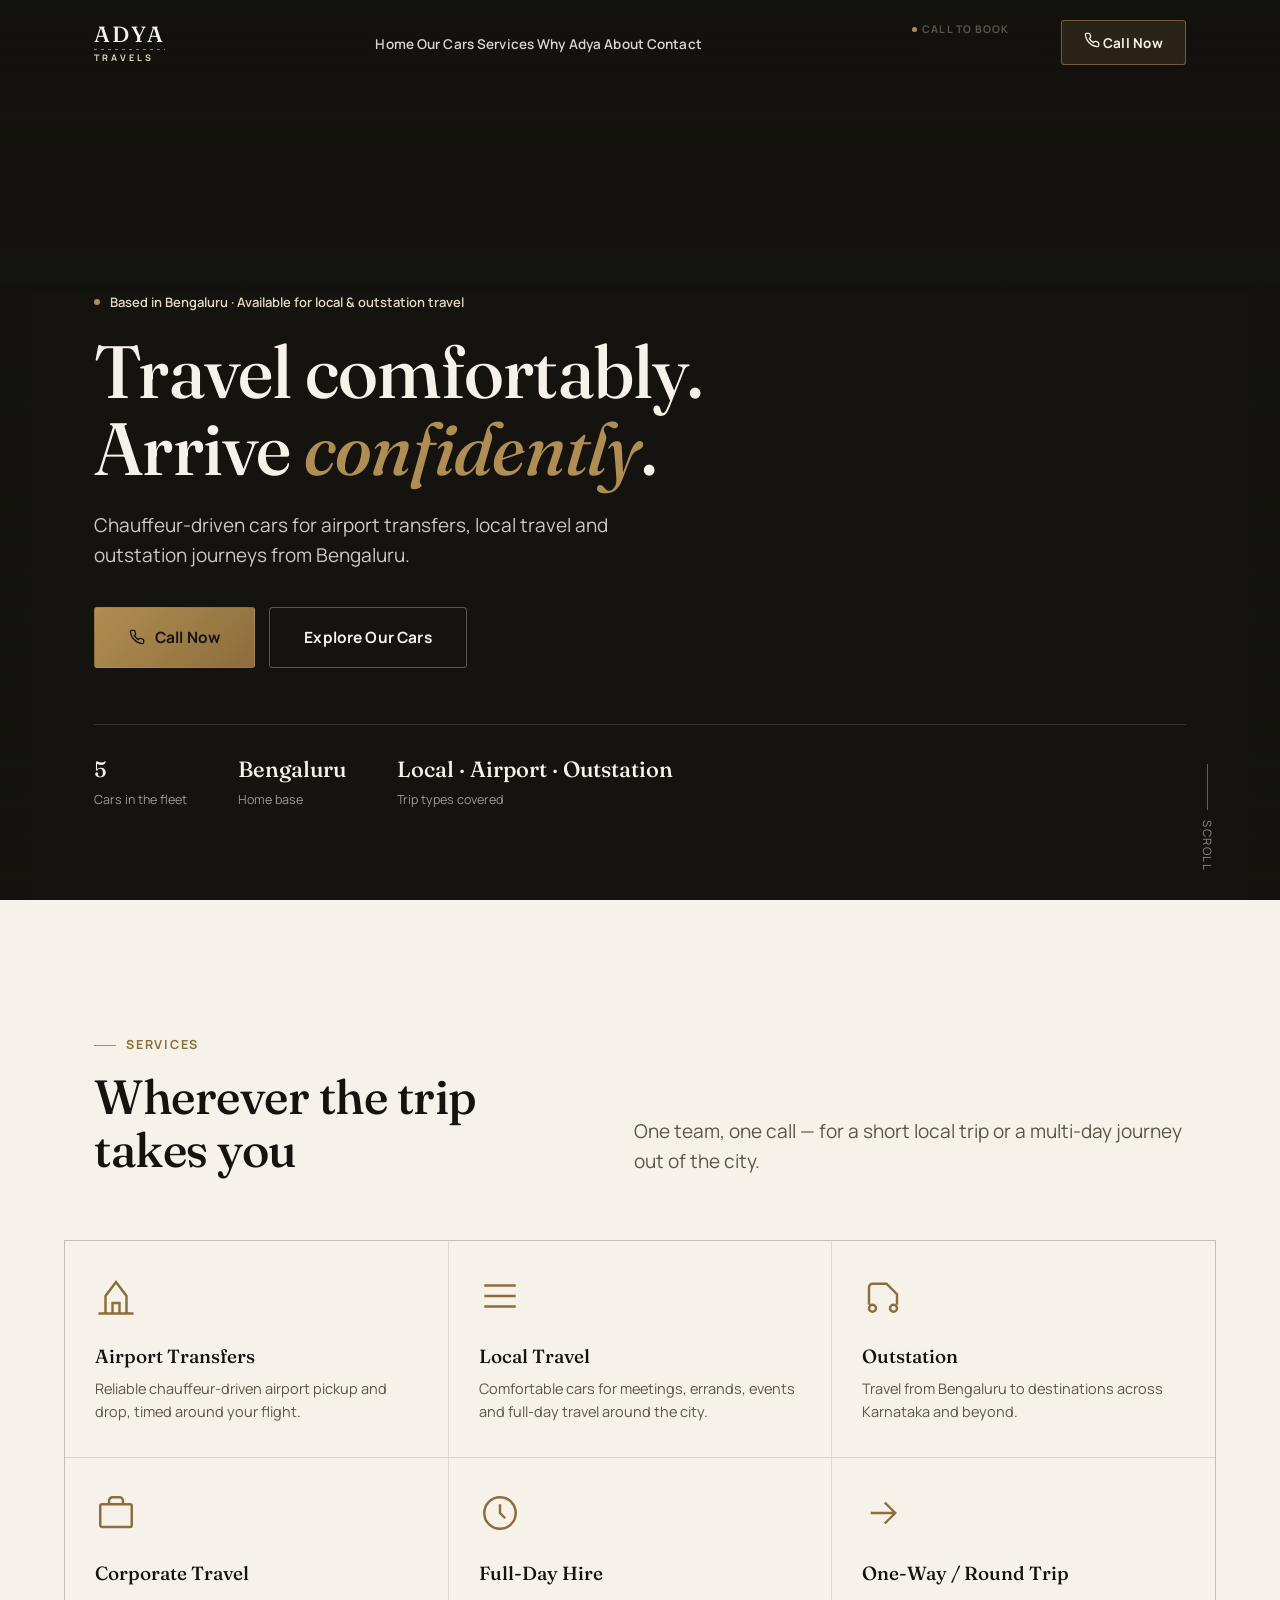
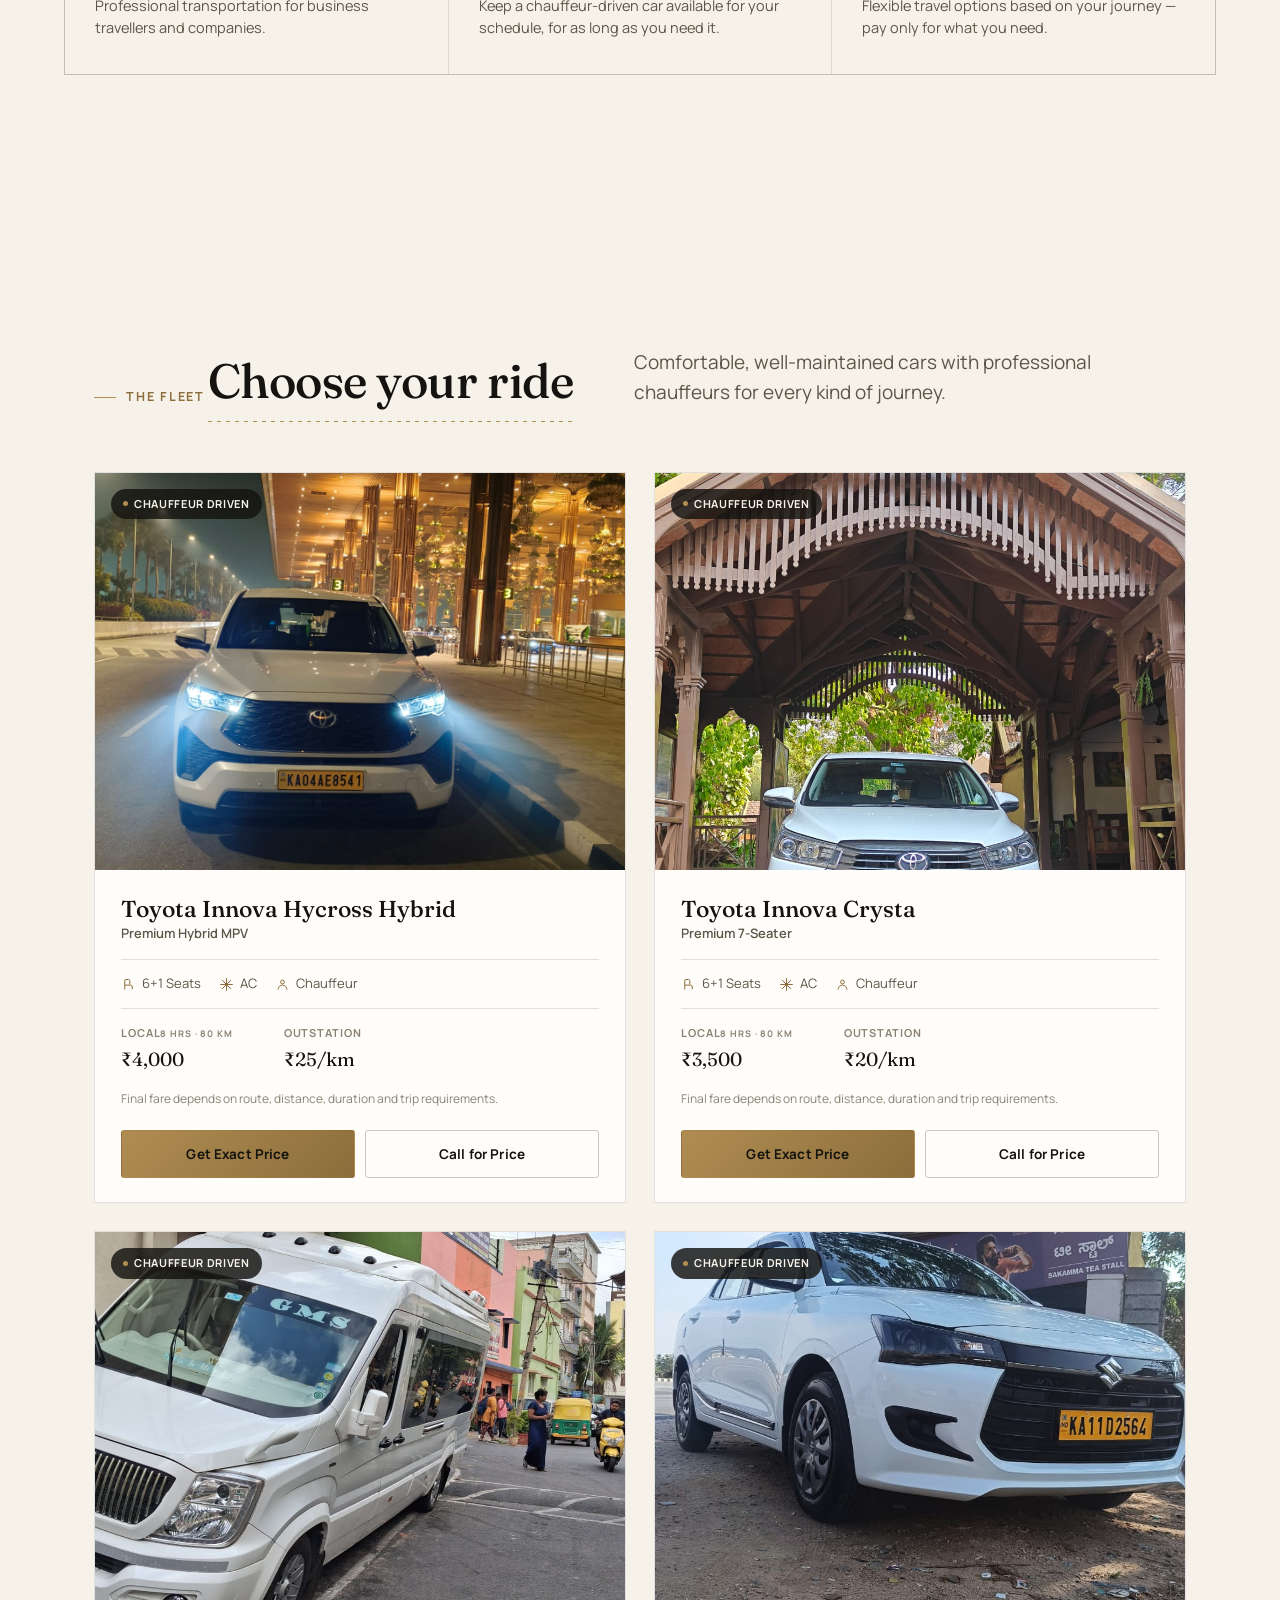
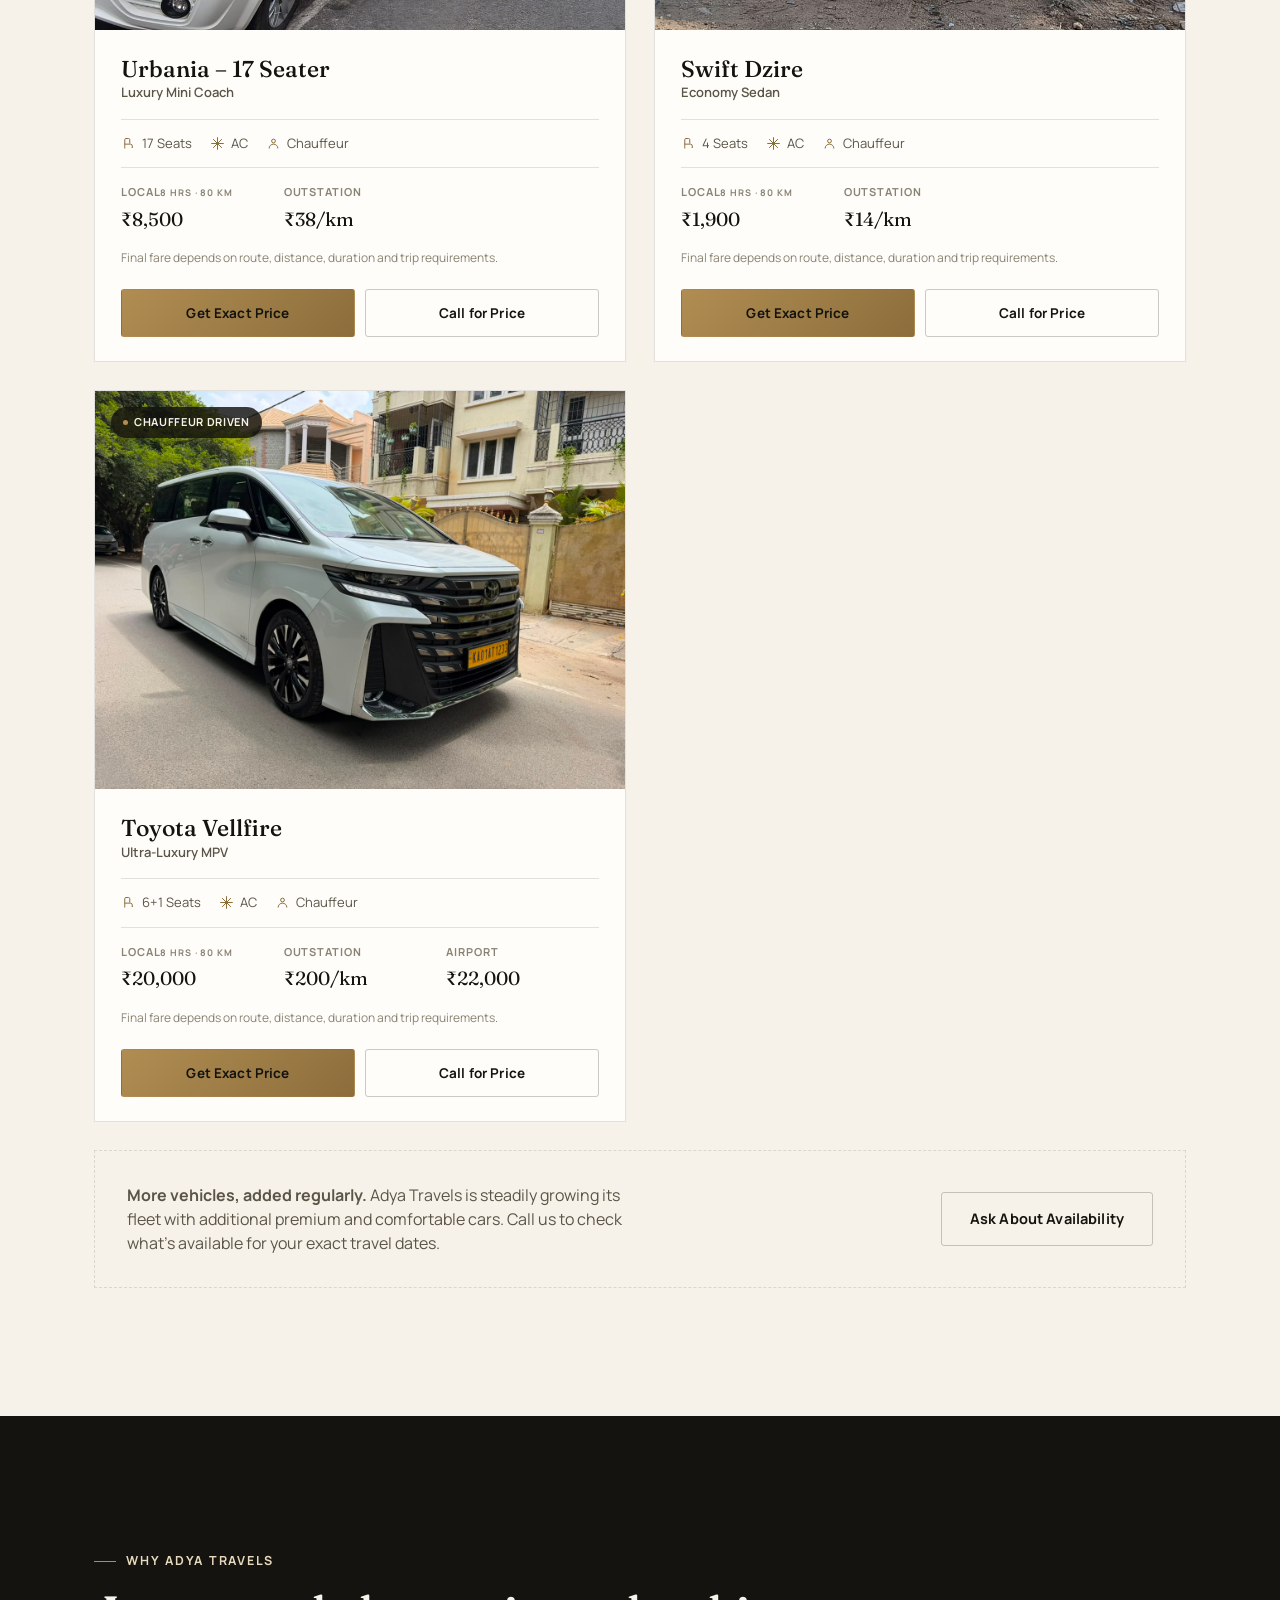
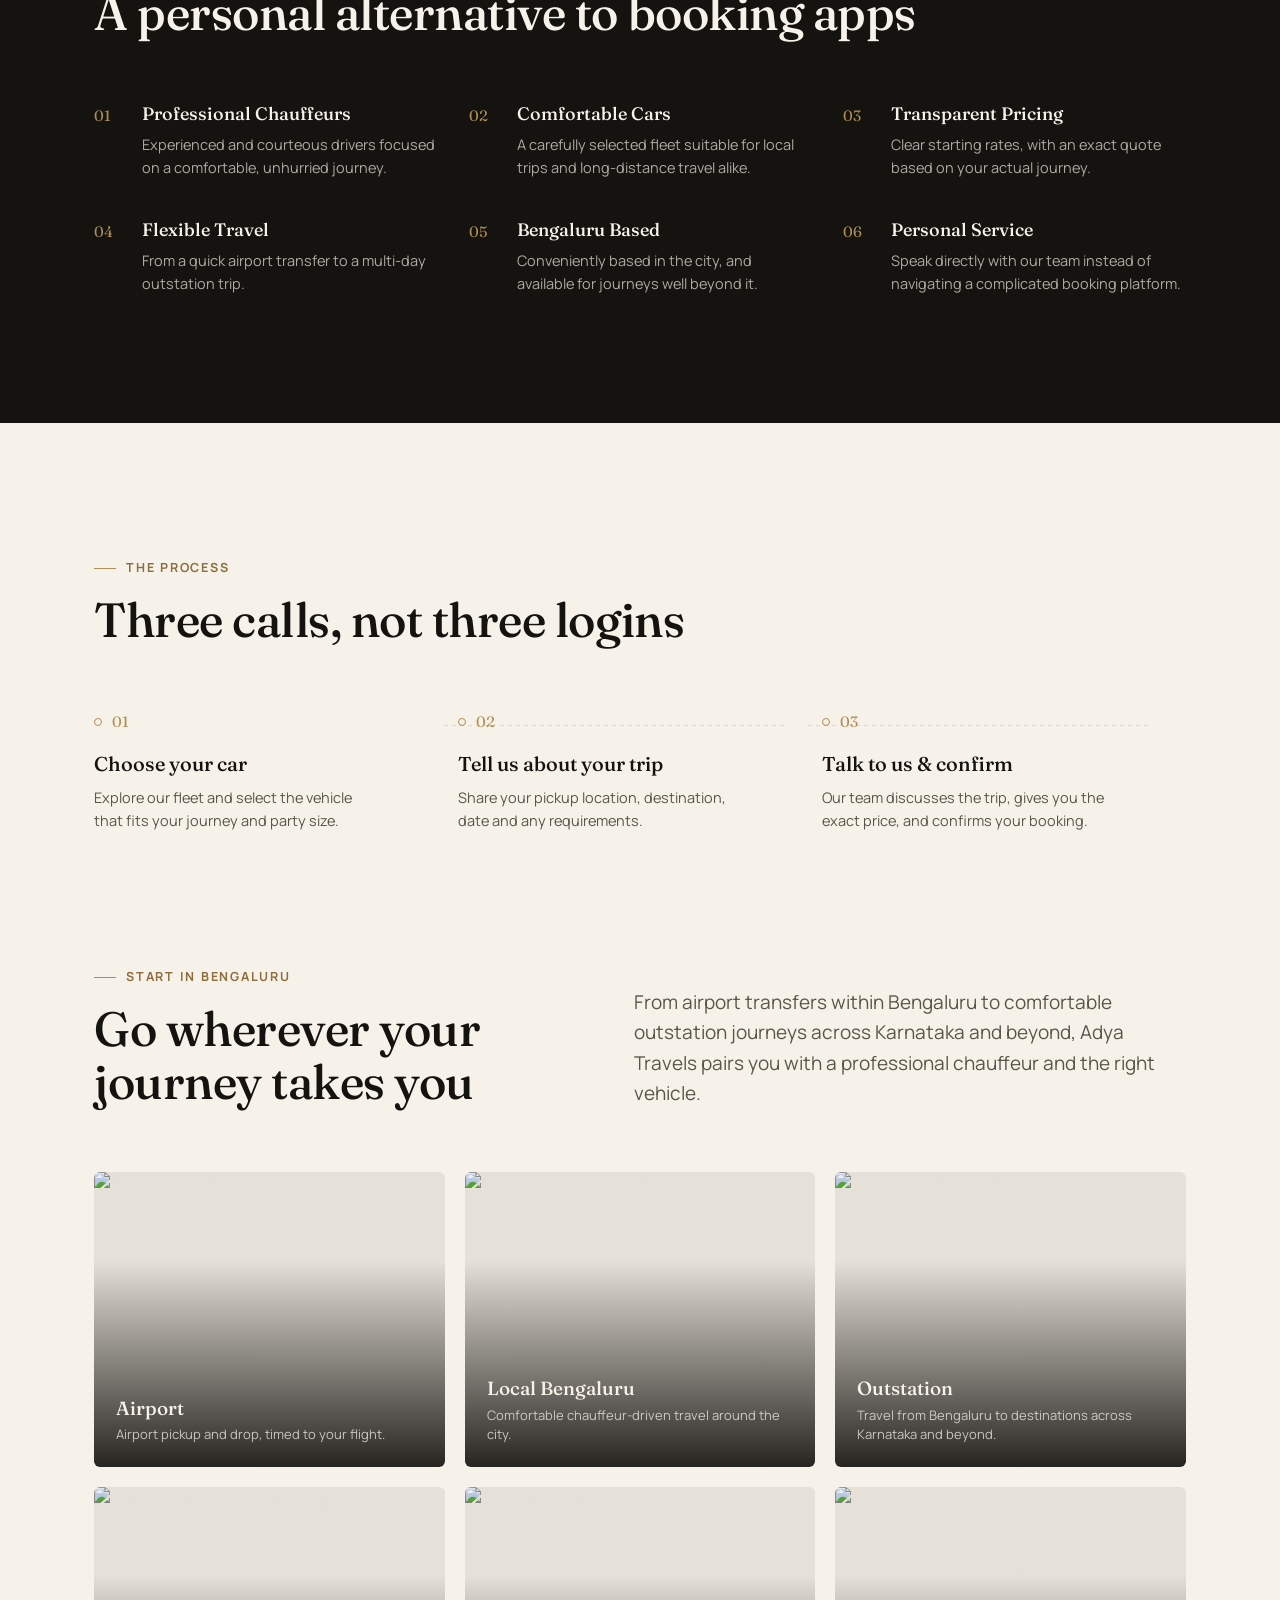
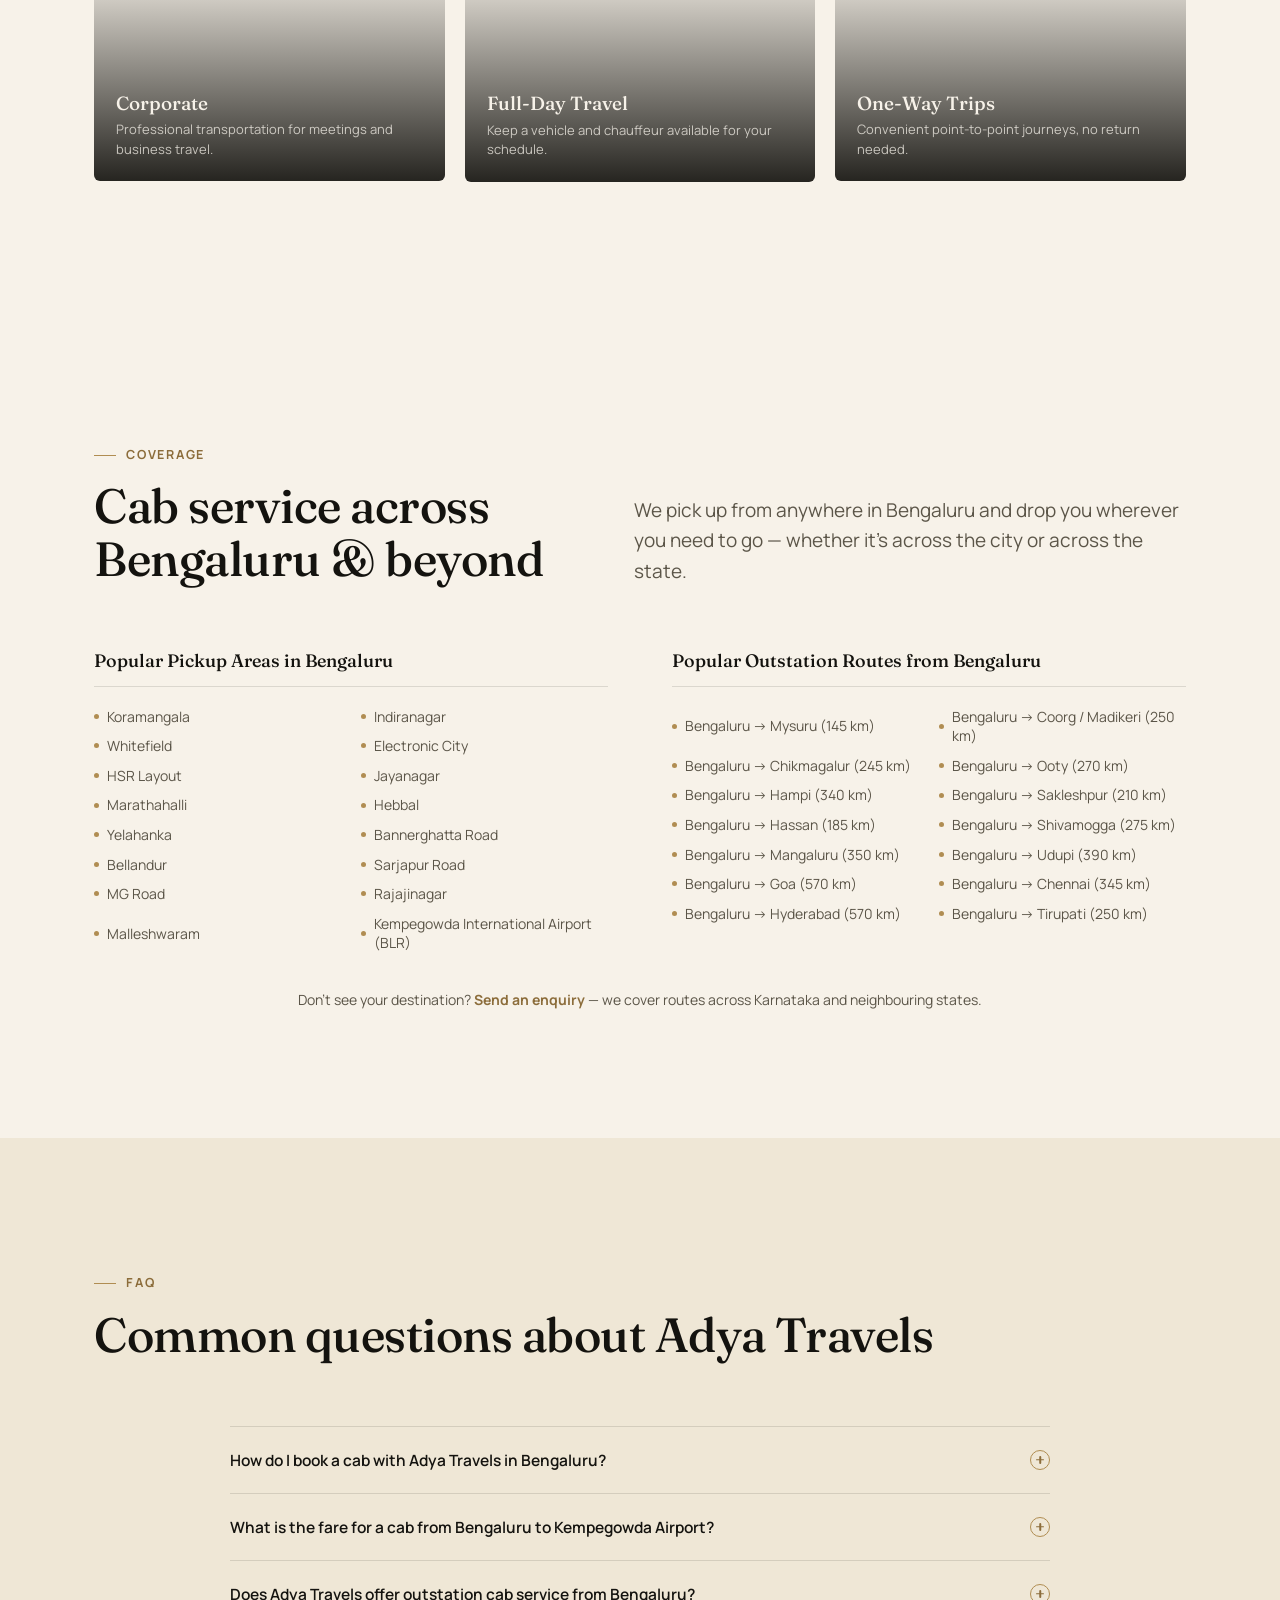
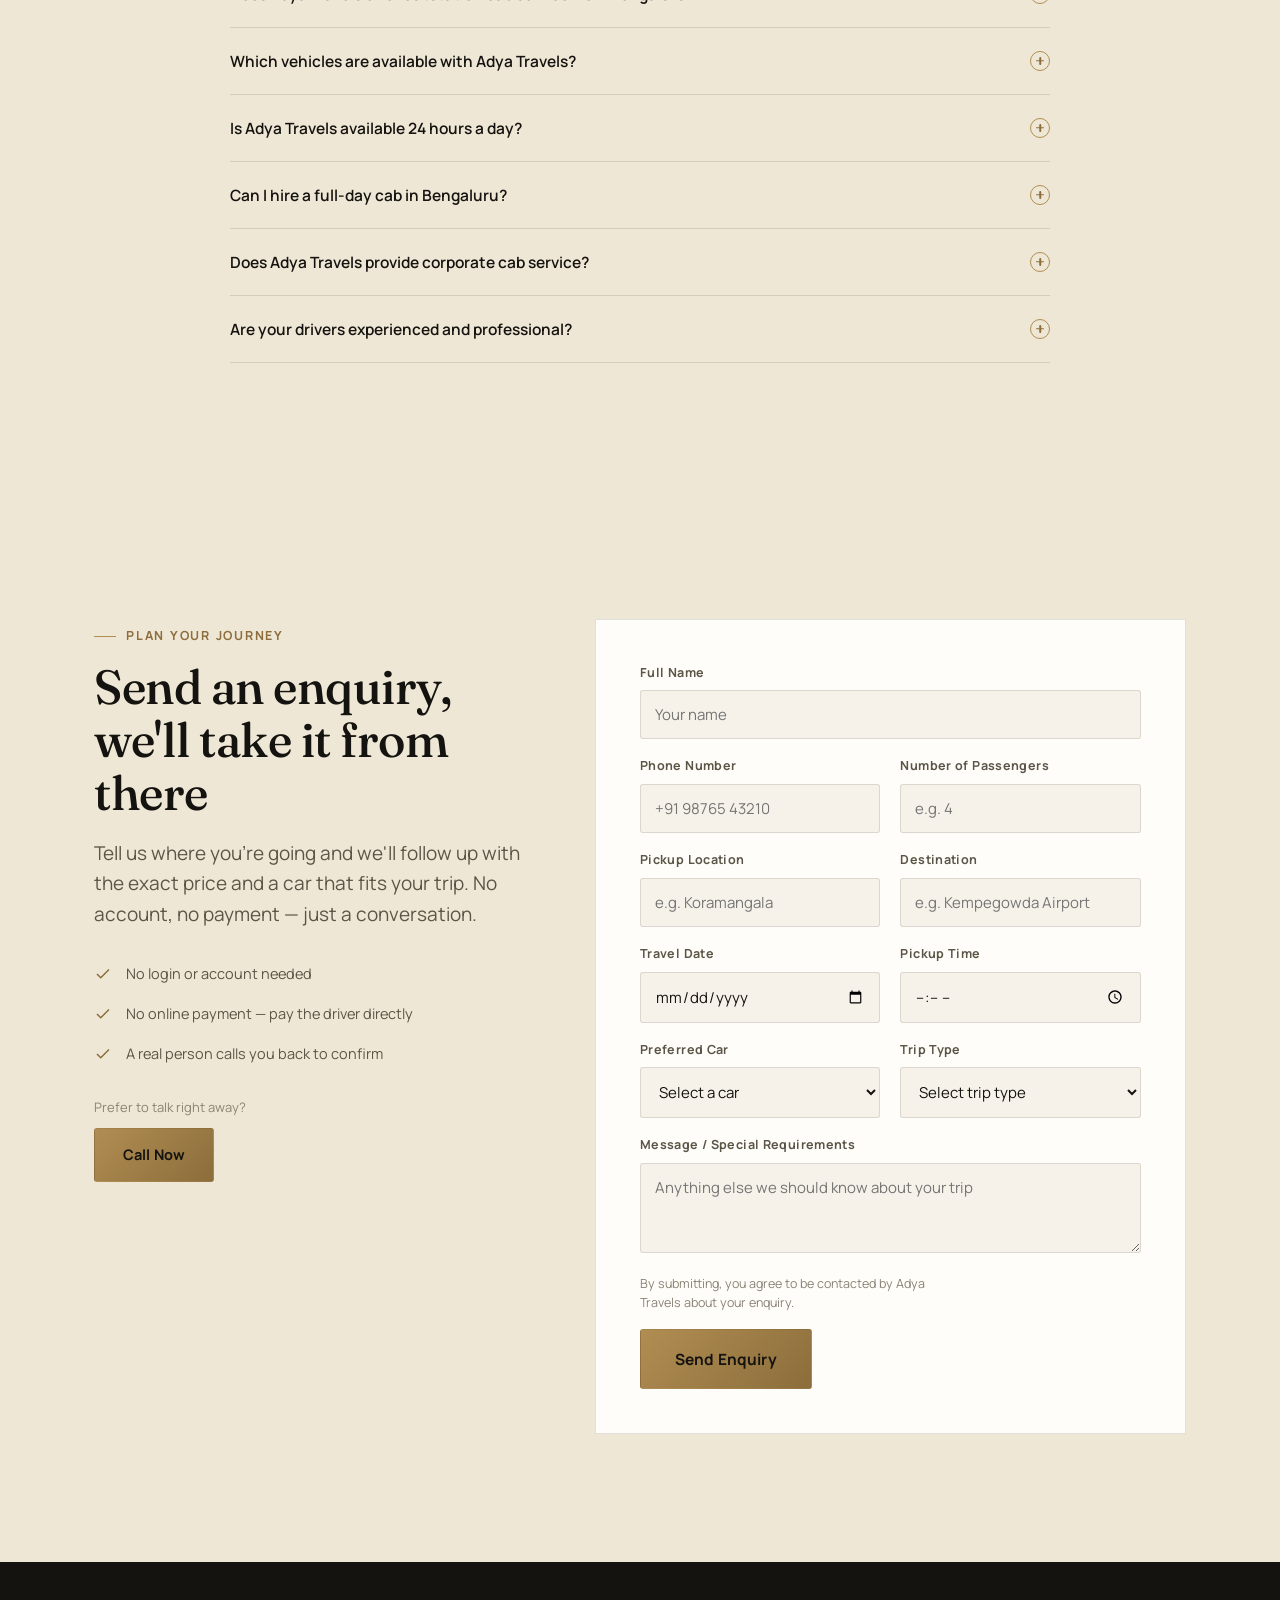
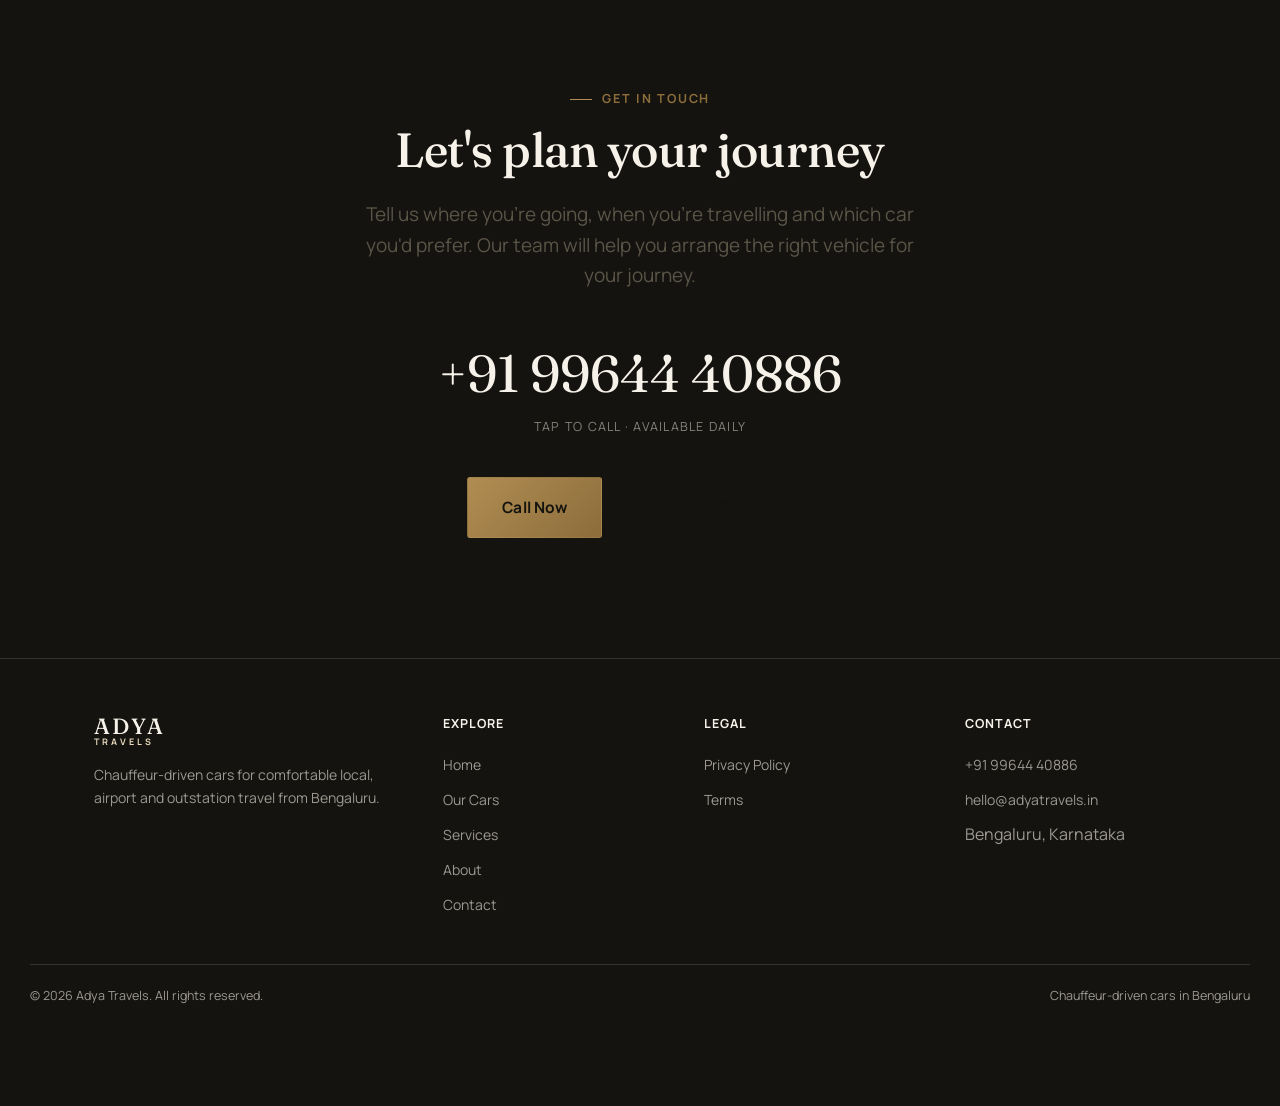
==== commit 021556e2: "SEO: TaxiService schema, FAQPage, AggregateRating, Areas Served section, FAQ accordion, BreadcrumbLi" ====
--- a/index.html
+++ b/index.html
@@ -3,23 +3,178 @@
 <head>
 <meta charset="UTF-8" />
 <meta name="viewport" content="width=device-width, initial-scale=1.0" />
-<title>Adya Travels — Chauffeur-Driven Cars in Bengaluru | Airport, Local & Outstation</title>
-<meta name="description" content="Adya Travels offers chauffeur-driven cars in Bengaluru for airport transfers, local travel and outstation journeys. Innova Crysta & Hycross with professional drivers. Call now." />
+
+<!-- Primary Meta -->
+<title>Adya Travels — Chauffeur-Driven Cars in Bengaluru | Airport, Local &amp; Outstation</title>
+<meta name="description" content="Adya Travels offers chauffeur-driven cars in Bengaluru for airport transfers, local travel and outstation journeys. Innova Crysta, Hycross, Vellfire &amp; more. Call +91 99644 40886." />
+<meta name="keywords" content="chauffeur driven cars Bengaluru, cab service Bangalore, airport transfer Bengaluru, outstation cab Bengaluru, innova crysta hire Bangalore, innova hycross rental, toyota vellfire hire Bengaluru, corporate cab Bengaluru, local cab service Bengaluru" />
+<meta name="robots" content="index, follow" />
+<meta name="author" content="Adya Travels" />
+<meta name="theme-color" content="#14130F" />
+
+<!-- Canonical -->
 <link rel="canonical" href="https://www.adyatravels.in/" />
+
+<!-- Open Graph -->
+<meta property="og:type" content="website" />
+<meta property="og:url" content="https://www.adyatravels.in/" />
+<meta property="og:site_name" content="Adya Travels" />
+<meta property="og:locale" content="en_IN" />
 <meta property="og:title" content="Adya Travels — Chauffeur-Driven Cars in Bengaluru" />
-<meta property="og:description" content="Comfortable, chauffeur-driven cars for airport transfers, local travel and outstation journeys from Bengaluru." />
-<meta property="og:type" content="website" />
+<meta property="og:description" content="Comfortable, chauffeur-driven cars for airport transfers, local travel and outstation journeys from Bengaluru. Innova, Hycross, Vellfire &amp; more." />
+<meta property="og:image" content="https://www.adyatravels.in/images/og-cover.jpg" />
+<meta property="og:image:width" content="1200" />
+<meta property="og:image:height" content="630" />
+<meta property="og:image:alt" content="Adya Travels — Premium chauffeur-driven cars in Bengaluru" />
+
+<!-- Twitter Card -->
+<meta name="twitter:card" content="summary_large_image" />
+<meta name="twitter:title" content="Adya Travels — Chauffeur-Driven Cars in Bengaluru" />
+<meta name="twitter:description" content="Comfortable, chauffeur-driven cars for airport transfers, local travel and outstation journeys from Bengaluru." />
+<meta name="twitter:image" content="https://www.adyatravels.in/images/og-cover.jpg" />
+
+<!-- Preconnect for external resources -->
+<link rel="preconnect" href="https://images.unsplash.com" />
+<link rel="dns-prefetch" href="https://images.unsplash.com" />
+
+<!-- Stylesheet -->
 <link rel="stylesheet" href="css/style.css" />
+
+<!-- Structured Data: TaxiService + LocalBusiness -->
 <script type="application/ld+json">
 {
   "@context": "https://schema.org",
-  "@type": "LocalBusiness",
+  "@type": ["TaxiService", "LocalBusiness"],
   "name": "Adya Travels",
-  "image": "",
+  "url": "https://www.adyatravels.in/",
   "telephone": "+91-99644-40886",
-  "areaServed": "Bengaluru, Karnataka",
-  "address": { "@type": "PostalAddress", "addressLocality": "Bengaluru", "addressRegion": "KA", "addressCountry": "IN" },
-  "description": "Chauffeur-driven car service in Bengaluru offering airport transfers, local travel and outstation journeys."
+  "email": "hello@adyatravels.in",
+  "image": "https://www.adyatravels.in/images/og-cover.jpg",
+  "priceRange": "₹₹",
+  "description": "Adya Travels is a chauffeur-driven cab service in Bengaluru offering airport transfers, local cab hire, outstation trips and corporate travel. Own fleet of Innova Crysta, Innova Hycross Hybrid, Swift Dzire, Urbania 17-Seater and Toyota Vellfire with professional drivers.",
+  "serviceType": "Chauffeur Driven Cab Service",
+  "areaServed": [
+    { "@type": "City", "name": "Bengaluru" },
+    { "@type": "City", "name": "Bangalore" },
+    { "@type": "State", "name": "Karnataka" },
+    { "@type": "Place", "name": "Kempegowda International Airport, Bengaluru" }
+  ],
+  "address": {
+    "@type": "PostalAddress",
+    "addressLocality": "Bengaluru",
+    "addressRegion": "KA",
+    "addressCountry": "IN"
+  },
+  "geo": {
+    "@type": "GeoCoordinates",
+    "latitude": "12.9716",
+    "longitude": "77.5946"
+  },
+  "openingHoursSpecification": [
+    {
+      "@type": "OpeningHoursSpecification",
+      "dayOfWeek": ["Monday","Tuesday","Wednesday","Thursday","Friday","Saturday","Sunday"],
+      "opens": "00:00",
+      "closes": "23:59"
+    }
+  ],
+  "aggregateRating": {
+    "@type": "AggregateRating",
+    "ratingValue": "4.9",
+    "reviewCount": "38",
+    "bestRating": "5",
+    "worstRating": "1"
+  },
+  "sameAs": [
+    "https://wa.me/919964440886"
+  ],
+  "hasOfferCatalog": {
+    "@type": "OfferCatalog",
+    "name": "Cab & Car Hire Services",
+    "itemListElement": [
+      { "@type": "Offer", "itemOffered": { "@type": "Service", "name": "Airport Cab Bengaluru — pickup & drop to Kempegowda Airport" } },
+      { "@type": "Offer", "itemOffered": { "@type": "Service", "name": "Local Cab Service Bengaluru — 8 hrs / 80 km packages" } },
+      { "@type": "Offer", "itemOffered": { "@type": "Service", "name": "Outstation Cab from Bengaluru — Karnataka & beyond" } },
+      { "@type": "Offer", "itemOffered": { "@type": "Service", "name": "Corporate Cab Service Bengaluru" } },
+      { "@type": "Offer", "itemOffered": { "@type": "Service", "name": "Toyota Innova Crysta with Driver, Bengaluru" } },
+      { "@type": "Offer", "itemOffered": { "@type": "Service", "name": "Toyota Innova Hycross Hybrid with Driver, Bengaluru" } },
+      { "@type": "Offer", "itemOffered": { "@type": "Service", "name": "Toyota Vellfire VIP Cab, Bengaluru" } }
+    ]
+  }
+}
+</script>
+
+<!-- Structured Data: FAQPage (renders as expandable Q&A in Google search results) -->
+<script type="application/ld+json">
+{
+  "@context": "https://schema.org",
+  "@type": "FAQPage",
+  "mainEntity": [
+    {
+      "@type": "Question",
+      "name": "How do I book a cab with Adya Travels in Bengaluru?",
+      "acceptedAnswer": {
+        "@type": "Answer",
+        "text": "Simply call us on +91 99644 40886 or fill out the enquiry form on our website. Our team will confirm your cab, share the exact fare, and arrange a professional chauffeur for your trip — no app or online payment required."
+      }
+    },
+    {
+      "@type": "Question",
+      "name": "What is the fare for a cab from Bengaluru to Kempegowda Airport?",
+      "acceptedAnswer": {
+        "@type": "Answer",
+        "text": "Airport transfer fares depend on your pickup location and the vehicle you choose. For example, the Innova Crysta starts from ₹3,500 for 8 hours/80 km. Call +91 99644 40886 for an exact quote based on your pickup point and travel time."
+      }
+    },
+    {
+      "@type": "Question",
+      "name": "Does Adya Travels offer outstation cab service from Bengaluru?",
+      "acceptedAnswer": {
+        "@type": "Answer",
+        "text": "Yes. Adya Travels operates outstation cab trips from Bengaluru to destinations across Karnataka (Mysuru, Coorg, Hampi, Chikmagalur) and beyond. Outstation rates start from ₹14/km for the Swift Dzire and ₹20/km for the Innova Crysta."
+      }
+    },
+    {
+      "@type": "Question",
+      "name": "Which vehicles are available with Adya Travels?",
+      "acceptedAnswer": {
+        "@type": "Answer",
+        "text": "Adya Travels' fleet includes: Toyota Innova Hycross Hybrid, Toyota Innova Crysta, Swift Dzire (economy sedan), Urbania 17-Seater mini coach, and Toyota Vellfire (ultra-luxury). All vehicles are chauffeur-driven with professional drivers."
+      }
+    },
+    {
+      "@type": "Question",
+      "name": "Is Adya Travels available 24 hours a day?",
+      "acceptedAnswer": {
+        "@type": "Answer",
+        "text": "Yes, Adya Travels is available 24 hours a day, 7 days a week, including weekends and public holidays. You can call +91 99644 40886 at any time to book or enquire."
+      }
+    },
+    {
+      "@type": "Question",
+      "name": "Does Adya Travels provide corporate cab service in Bengaluru?",
+      "acceptedAnswer": {
+        "@type": "Answer",
+        "text": "Yes. Adya Travels provides professional corporate cab service in Bengaluru for employee transfers, client pickups and executive travel. We offer premium vehicles like the Innova Hycross and Toyota Vellfire suitable for business use."
+      }
+    },
+    {
+      "@type": "Question",
+      "name": "Can I hire a cab for a full day in Bengaluru?",
+      "acceptedAnswer": {
+        "@type": "Answer",
+        "text": "Yes. Adya Travels offers full-day cab hire in Bengaluru. A standard package covers 8 hours and 80 km, starting from ₹1,900 for the Swift Dzire to ₹20,000 for the Toyota Vellfire. Extra hours and kilometres are billed at a fixed rate."
+      }
+    },
+    {
+      "@type": "Question",
+      "name": "Are the drivers in Adya Travels experienced and professional?",
+      "acceptedAnswer": {
+        "@type": "Answer",
+        "text": "Yes. All Adya Travels chauffeurs are experienced, courteous and focused on a comfortable journey. They are familiar with Bengaluru city routes and popular outstation destinations across Karnataka."
+      }
+    }
+  ]
 }
 </script>
 </head>
@@ -282,6 +437,134 @@
     </div>
   </section>
 
+  <!-- ========== AREAS SERVED ========== -->
+  <section class="section areas-section" id="areas">
+    <div class="container">
+      <div class="section-head reveal">
+        <div>
+          <span class="eyebrow">Coverage</span>
+          <h2 style="margin-top:16px;">Cab service across Bengaluru &amp; beyond</h2>
+        </div>
+        <p class="lede hide-mobile">We pick up from anywhere in Bengaluru and drop you wherever you need to go — whether it's across the city or across the state.</p>
+      </div>
+
+      <div class="areas-grid">
+        <div class="areas-col reveal">
+          <h3>Popular Pickup Areas in Bengaluru</h3>
+          <ul class="areas-list">
+            <li>Koramangala</li>
+            <li>Indiranagar</li>
+            <li>Whitefield</li>
+            <li>Electronic City</li>
+            <li>HSR Layout</li>
+            <li>Jayanagar</li>
+            <li>Marathahalli</li>
+            <li>Hebbal</li>
+            <li>Yelahanka</li>
+            <li>Bannerghatta Road</li>
+            <li>Bellandur</li>
+            <li>Sarjapur Road</li>
+            <li>MG Road</li>
+            <li>Rajajinagar</li>
+            <li>Malleshwaram</li>
+            <li>Kempegowda International Airport (BLR)</li>
+          </ul>
+        </div>
+        <div class="areas-col reveal">
+          <h3>Popular Outstation Routes from Bengaluru</h3>
+          <ul class="areas-list">
+            <li>Bengaluru → Mysuru (145 km)</li>
+            <li>Bengaluru → Coorg / Madikeri (250 km)</li>
+            <li>Bengaluru → Chikmagalur (245 km)</li>
+            <li>Bengaluru → Ooty (270 km)</li>
+            <li>Bengaluru → Hampi (340 km)</li>
+            <li>Bengaluru → Sakleshpur (210 km)</li>
+            <li>Bengaluru → Hassan (185 km)</li>
+            <li>Bengaluru → Shivamogga (275 km)</li>
+            <li>Bengaluru → Mangaluru (350 km)</li>
+            <li>Bengaluru → Udupi (390 km)</li>
+            <li>Bengaluru → Goa (570 km)</li>
+            <li>Bengaluru → Chennai (345 km)</li>
+            <li>Bengaluru → Hyderabad (570 km)</li>
+            <li>Bengaluru → Tirupati (250 km)</li>
+          </ul>
+        </div>
+      </div>
+      <p class="areas-note reveal">Don't see your destination? <a href="#enquire">Send an enquiry</a> — we cover routes across Karnataka and neighbouring states.</p>
+    </div>
+  </section>
+
+  <!-- ========== FAQ ========== -->
+  <section class="section faq-section" id="faq" style="background: var(--ivory-soft);">
+    <div class="container">
+      <div class="section-head reveal">
+        <div>
+          <span class="eyebrow">FAQ</span>
+          <h2 style="margin-top:16px;">Common questions about Adya Travels</h2>
+        </div>
+      </div>
+      <div class="faq-list" id="faqList">
+
+        <div class="faq-item reveal">
+          <button class="faq-q" aria-expanded="false">How do I book a cab with Adya Travels in Bengaluru?<span class="faq-icon" aria-hidden="true"></span></button>
+          <div class="faq-a">
+            <p>Simply call us on <a href="tel:+919964440886">+91 99644 40886</a> or fill out the <a href="#enquire">enquiry form</a> on this page. Our team will confirm your cab, share the exact fare and arrange a professional chauffeur — no app or online payment required.</p>
+          </div>
+        </div>
+
+        <div class="faq-item reveal">
+          <button class="faq-q" aria-expanded="false">What is the fare for a cab from Bengaluru to Kempegowda Airport?<span class="faq-icon" aria-hidden="true"></span></button>
+          <div class="faq-a">
+            <p>Airport fares depend on your pickup location and vehicle. For example, the Innova Crysta starts from ₹3,500 for 8 hrs/80 km. Call us on <a href="tel:+919964440886">+91 99644 40886</a> for an exact quote based on your pickup point and flight time.</p>
+          </div>
+        </div>
+
+        <div class="faq-item reveal">
+          <button class="faq-q" aria-expanded="false">Does Adya Travels offer outstation cab service from Bengaluru?<span class="faq-icon" aria-hidden="true"></span></button>
+          <div class="faq-a">
+            <p>Yes. We run outstation trips from Bengaluru to Mysuru, Coorg, Chikmagalur, Hampi, Ooty, Goa, Chennai and more. Outstation rates start from ₹14/km (Swift Dzire) to ₹200/km (Toyota Vellfire). Driver bata and tolls apply separately.</p>
+          </div>
+        </div>
+
+        <div class="faq-item reveal">
+          <button class="faq-q" aria-expanded="false">Which vehicles are available with Adya Travels?<span class="faq-icon" aria-hidden="true"></span></button>
+          <div class="faq-a">
+            <p>Our fleet includes: <strong>Toyota Innova Hycross Hybrid</strong> (6+1 seats), <strong>Toyota Innova Crysta</strong> (6+1 seats), <strong>Swift Dzire</strong> (economy sedan, 4 seats), <strong>Urbania 17-Seater</strong> mini coach, and <strong>Toyota Vellfire</strong> (ultra-luxury VIP cab). All are chauffeur-driven with professional drivers.</p>
+          </div>
+        </div>
+
+        <div class="faq-item reveal">
+          <button class="faq-q" aria-expanded="false">Is Adya Travels available 24 hours a day?<span class="faq-icon" aria-hidden="true"></span></button>
+          <div class="faq-a">
+            <p>Yes. We are available 24 hours a day, 7 days a week, including weekends and public holidays. You can call <a href="tel:+919964440886">+91 99644 40886</a> at any time to book or enquire.</p>
+          </div>
+        </div>
+
+        <div class="faq-item reveal">
+          <button class="faq-q" aria-expanded="false">Can I hire a full-day cab in Bengaluru?<span class="faq-icon" aria-hidden="true"></span></button>
+          <div class="faq-a">
+            <p>Yes. Our full-day packages cover 8 hours and 80 km. Fares start from ₹1,900 (Swift Dzire) up to ₹20,000 (Toyota Vellfire). Extra hours and kilometres are charged at a fixed rate, confirmed before your trip.</p>
+          </div>
+        </div>
+
+        <div class="faq-item reveal">
+          <button class="faq-q" aria-expanded="false">Does Adya Travels provide corporate cab service?<span class="faq-icon" aria-hidden="true"></span></button>
+          <div class="faq-a">
+            <p>Yes. We provide professional corporate cab service in Bengaluru for employee transfers, client pickups and executive travel. Premium vehicles like the Innova Hycross and Toyota Vellfire are ideal for corporate and business use.</p>
+          </div>
+        </div>
+
+        <div class="faq-item reveal">
+          <button class="faq-q" aria-expanded="false">Are your drivers experienced and professional?<span class="faq-icon" aria-hidden="true"></span></button>
+          <div class="faq-a">
+            <p>Yes. All our chauffeurs are experienced, courteous and know Bengaluru city routes and popular outstation highways well. Your comfort and safety are their priority on every journey.</p>
+          </div>
+        </div>
+
+      </div>
+    </div>
+  </section>
+
   <!-- ========== ENQUIRY FORM ========== -->
   <section class="section" id="enquire" style="background: var(--ivory-soft);">
     <div class="container">
--- a/css/style.css
+++ b/css/style.css
@@ -937,3 +937,143 @@
   padding: 8px 14px; border-radius:999px;
   background: var(--bronze-tint); color: var(--bronze-deep);
 }
+
+/* ---------- Areas Served ---------- */
+.areas-grid{
+  display:grid;
+  grid-template-columns: 1fr 1fr;
+  gap: 40px 64px;
+  margin-top: 8px;
+}
+.areas-col h3{
+  font-size: 18px;
+  margin-bottom: 20px;
+  padding-bottom: 14px;
+  border-bottom: 1px solid var(--ivory-line);
+}
+.areas-list{
+  display: grid;
+  grid-template-columns: 1fr 1fr;
+  gap: 10px 20px;
+}
+.areas-list li{
+  font-size: 14px;
+  color: var(--stone-dark);
+  display: flex;
+  align-items: center;
+  gap: 8px;
+  line-height: 1.4;
+}
+.areas-list li::before{
+  content: '';
+  width: 5px;
+  height: 5px;
+  border-radius: 50%;
+  background: var(--bronze);
+  flex-shrink: 0;
+}
+.areas-note{
+  margin-top: 36px;
+  font-size: 14px;
+  color: var(--stone-dark);
+  text-align: center;
+}
+.areas-note a{
+  color: var(--bronze-deep);
+  font-weight: 700;
+  text-decoration: underline;
+  text-decoration-color: transparent;
+  transition: text-decoration-color .3s;
+}
+.areas-note a:hover{ text-decoration-color: var(--bronze-deep); }
+
+@media (max-width: 780px){
+  .areas-grid{ grid-template-columns: 1fr; gap: 32px; }
+  .areas-list{ grid-template-columns: 1fr; }
+}
+
+/* ---------- FAQ accordion ---------- */
+.faq-section{ background: var(--ivory-soft); }
+.faq-list{
+  max-width: 820px;
+  margin: 0 auto;
+  display: flex;
+  flex-direction: column;
+  gap: 0;
+  border-top: 1px solid var(--ivory-line);
+}
+.faq-item{
+  border-bottom: 1px solid var(--ivory-line);
+}
+.faq-q{
+  width: 100%;
+  display: flex;
+  align-items: center;
+  justify-content: space-between;
+  gap: 20px;
+  padding: 22px 0;
+  background: transparent;
+  border: none;
+  text-align: left;
+  font-family: var(--font-body);
+  font-size: 15.5px;
+  font-weight: 600;
+  color: var(--charcoal);
+  cursor: pointer;
+  transition: color .3s var(--ease);
+}
+.faq-q:hover{ color: var(--bronze-deep); }
+.faq-icon{
+  width: 20px;
+  height: 20px;
+  border-radius: 50%;
+  border: 1.5px solid var(--bronze);
+  flex-shrink: 0;
+  position: relative;
+  transition: background .3s var(--ease), transform .4s var(--ease);
+}
+.faq-icon::before,
+.faq-icon::after{
+  content: '';
+  position: absolute;
+  background: var(--bronze-deep);
+  border-radius: 2px;
+  top: 50%; left: 50%;
+  transform: translate(-50%, -50%);
+  transition: opacity .3s var(--ease), transform .4s var(--ease);
+}
+.faq-icon::before{ width: 8px; height: 1.5px; } /* horizontal bar */
+.faq-icon::after{  width: 1.5px; height: 8px; } /* vertical bar */
+
+.faq-item.is-open .faq-icon{
+  background: var(--bronze-tint);
+  transform: rotate(45deg);
+}
+
+.faq-a{
+  max-height: 0;
+  overflow: hidden;
+  transition: max-height .45s var(--ease);
+}
+.faq-item.is-open .faq-a{
+  max-height: 400px;
+}
+.faq-a p{
+  padding-bottom: 22px;
+  font-size: 14.5px;
+  color: var(--stone-dark);
+  line-height: 1.65;
+  max-width: 68ch;
+}
+.faq-a a{
+  color: var(--bronze-deep);
+  font-weight: 600;
+  text-decoration: underline;
+  text-decoration-color: transparent;
+  transition: text-decoration-color .3s;
+}
+.faq-a a:hover{ text-decoration-color: var(--bronze-deep); }
+
+@media (max-width: 600px){
+  .faq-q{ font-size: 14.5px; }
+}
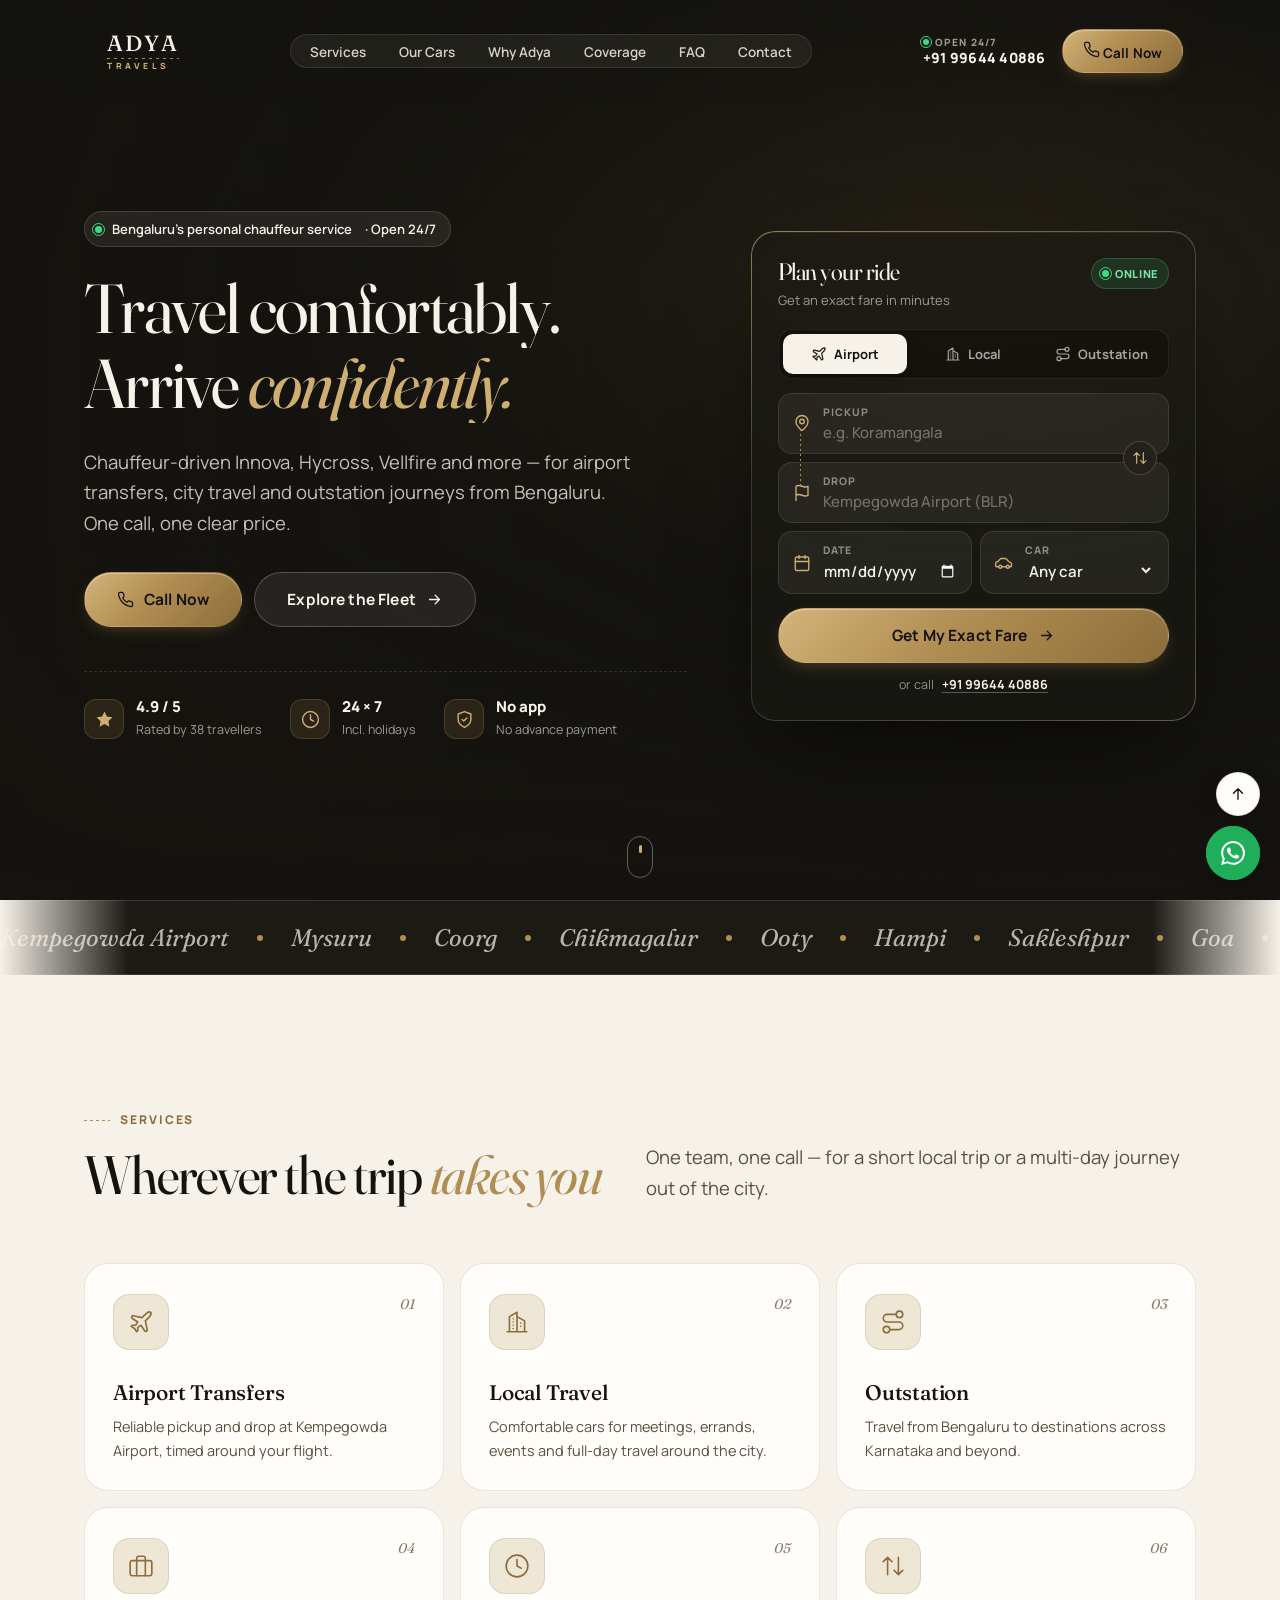
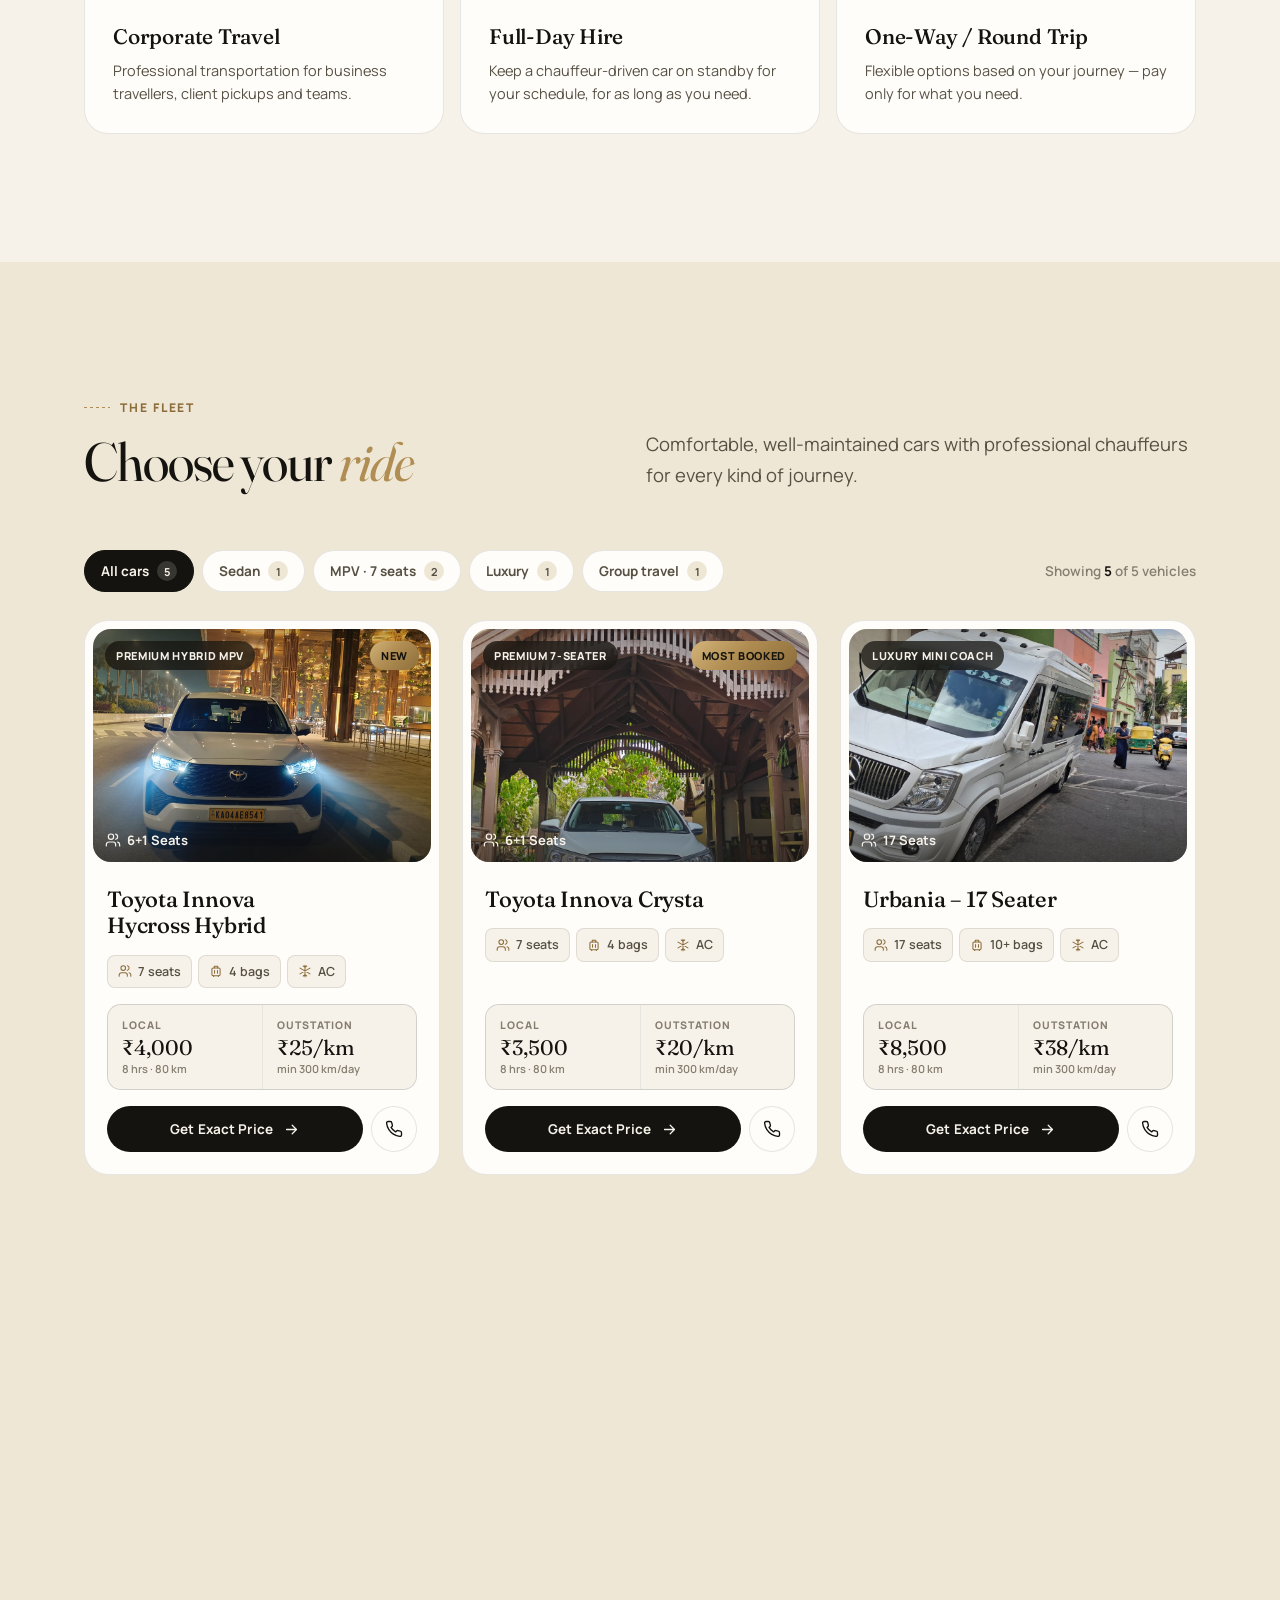
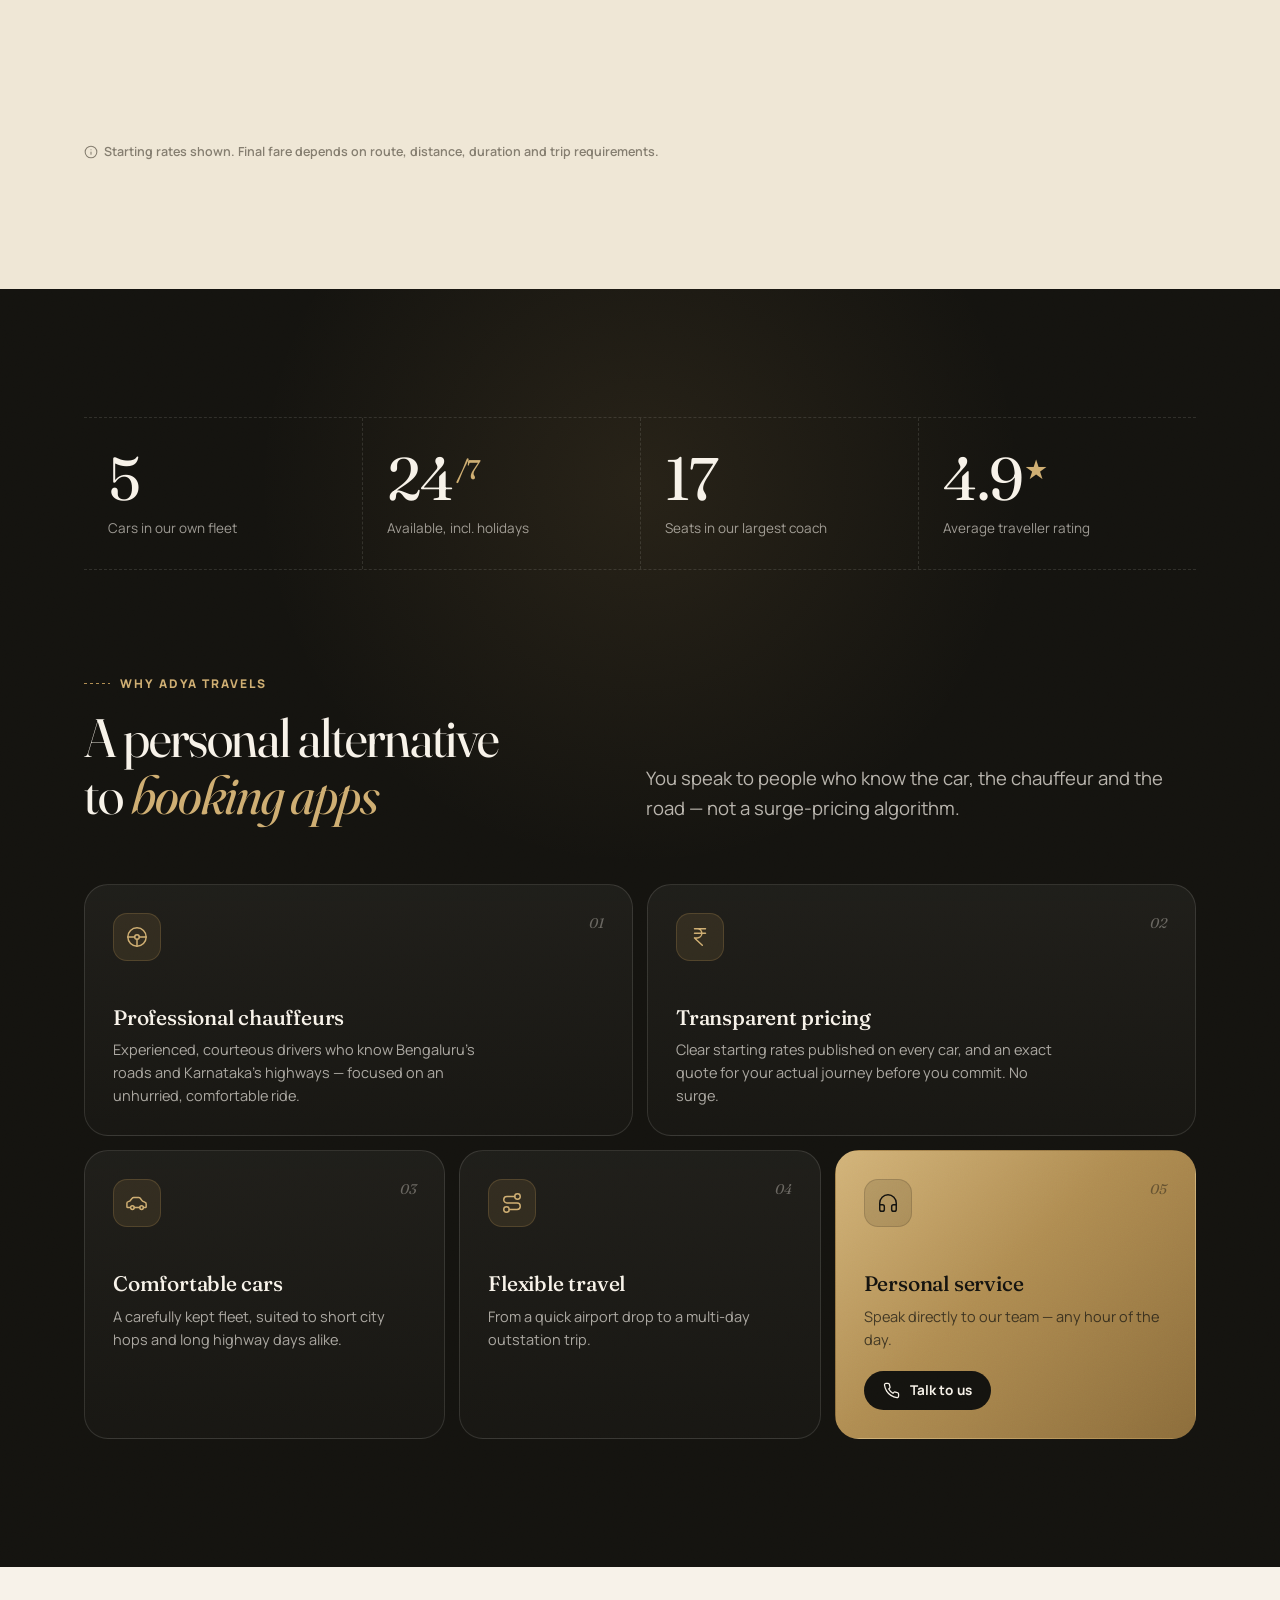
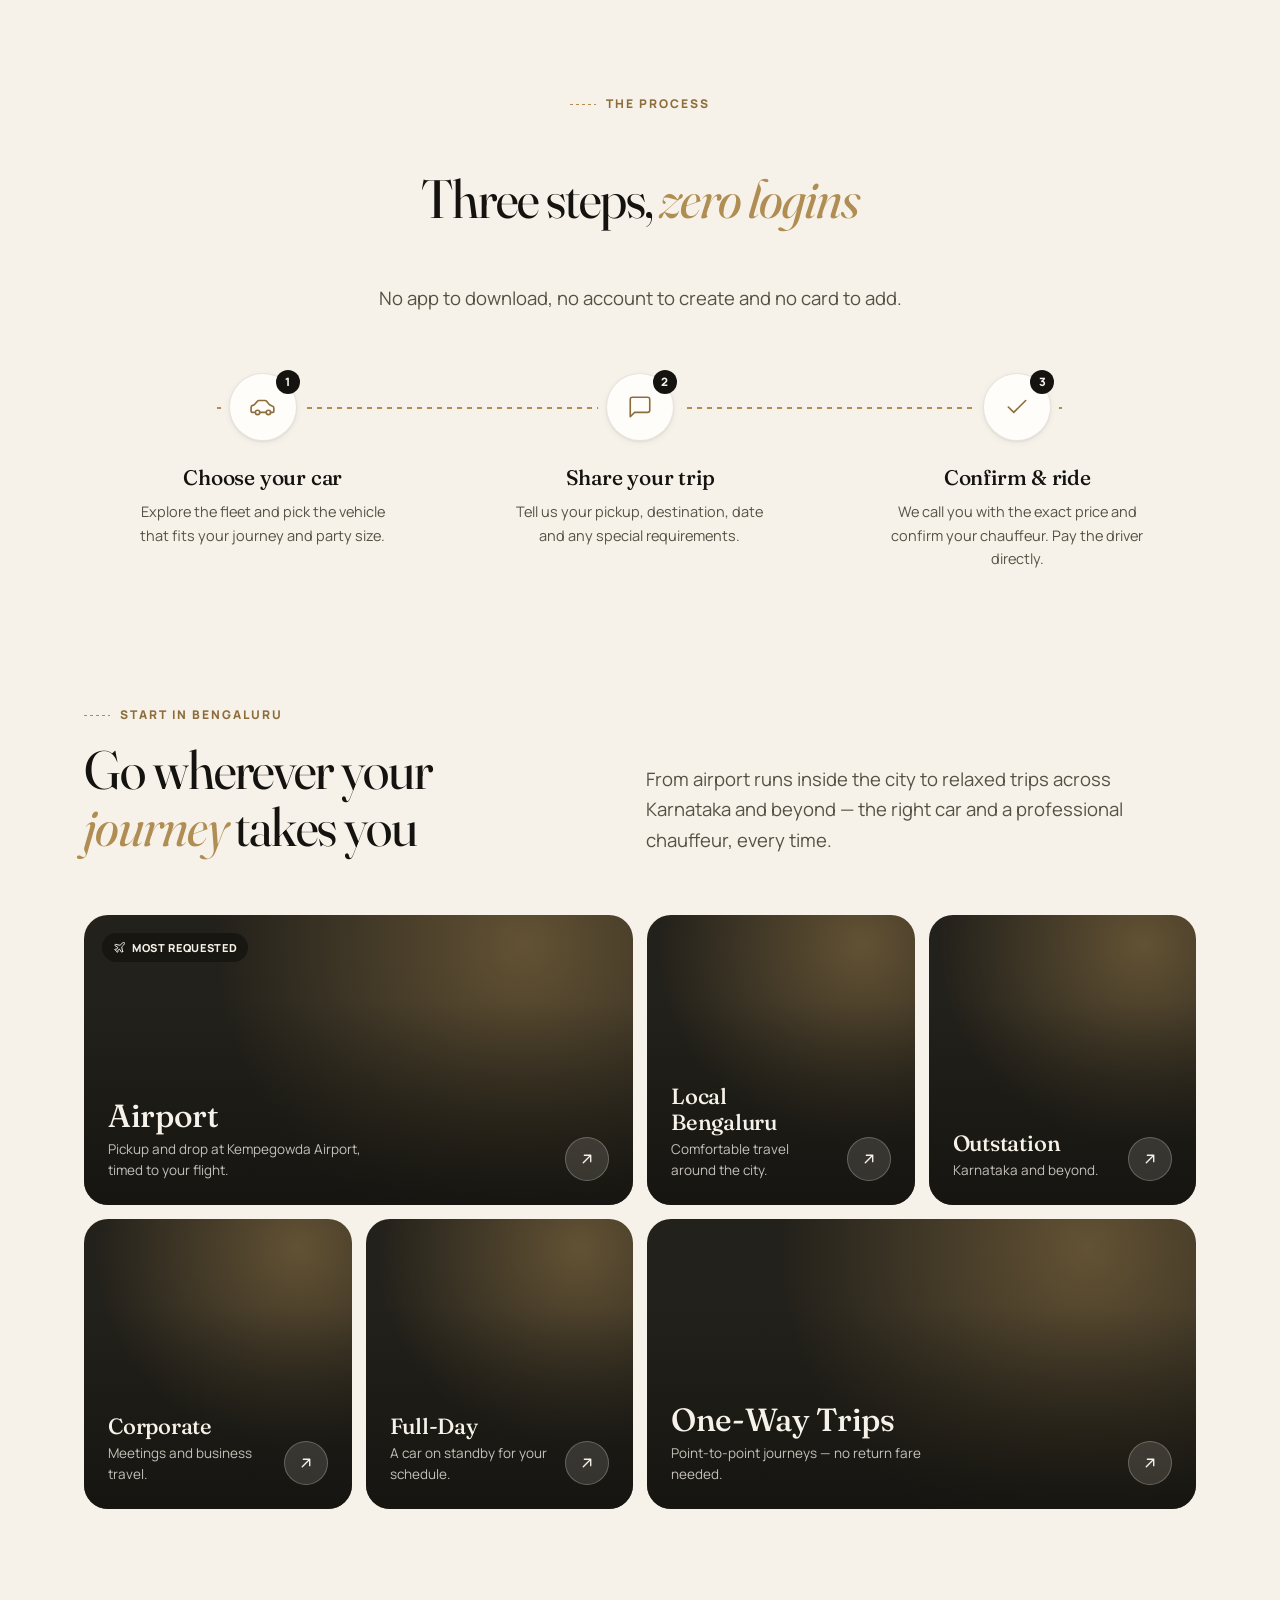
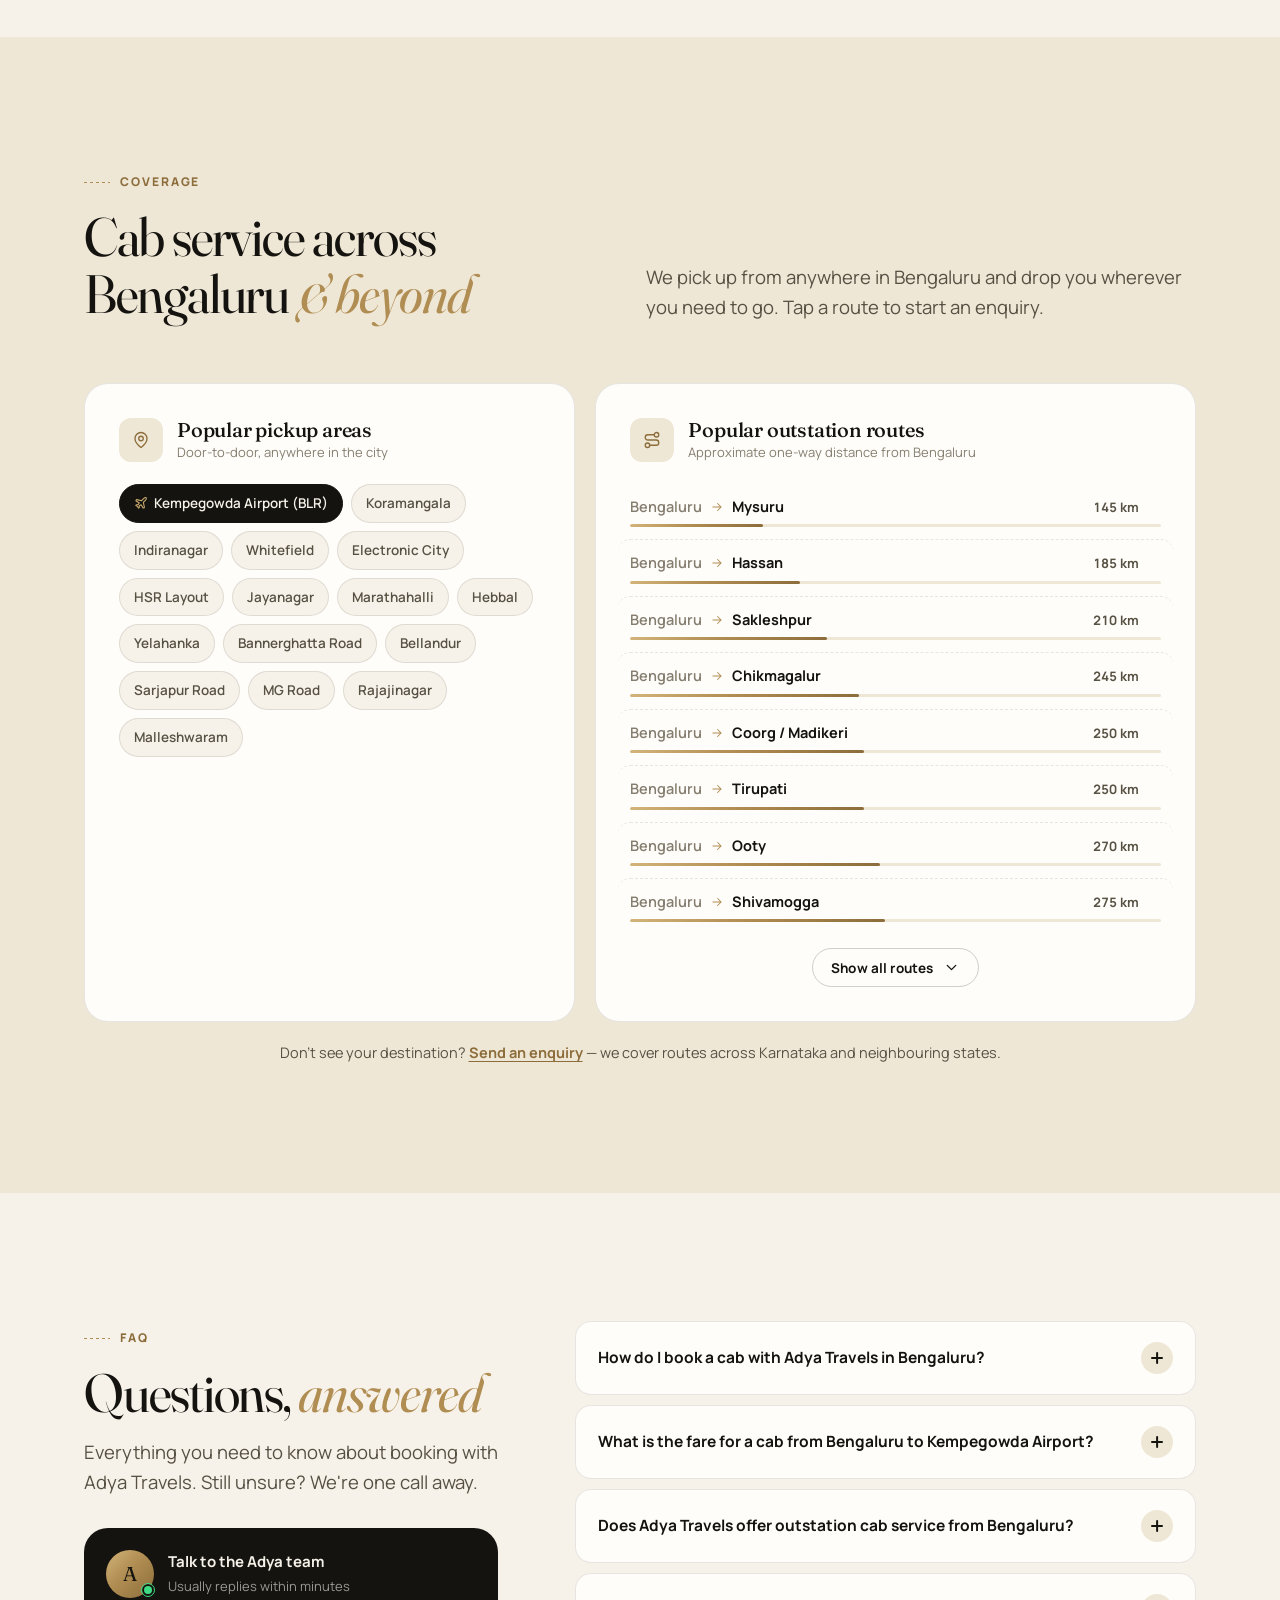
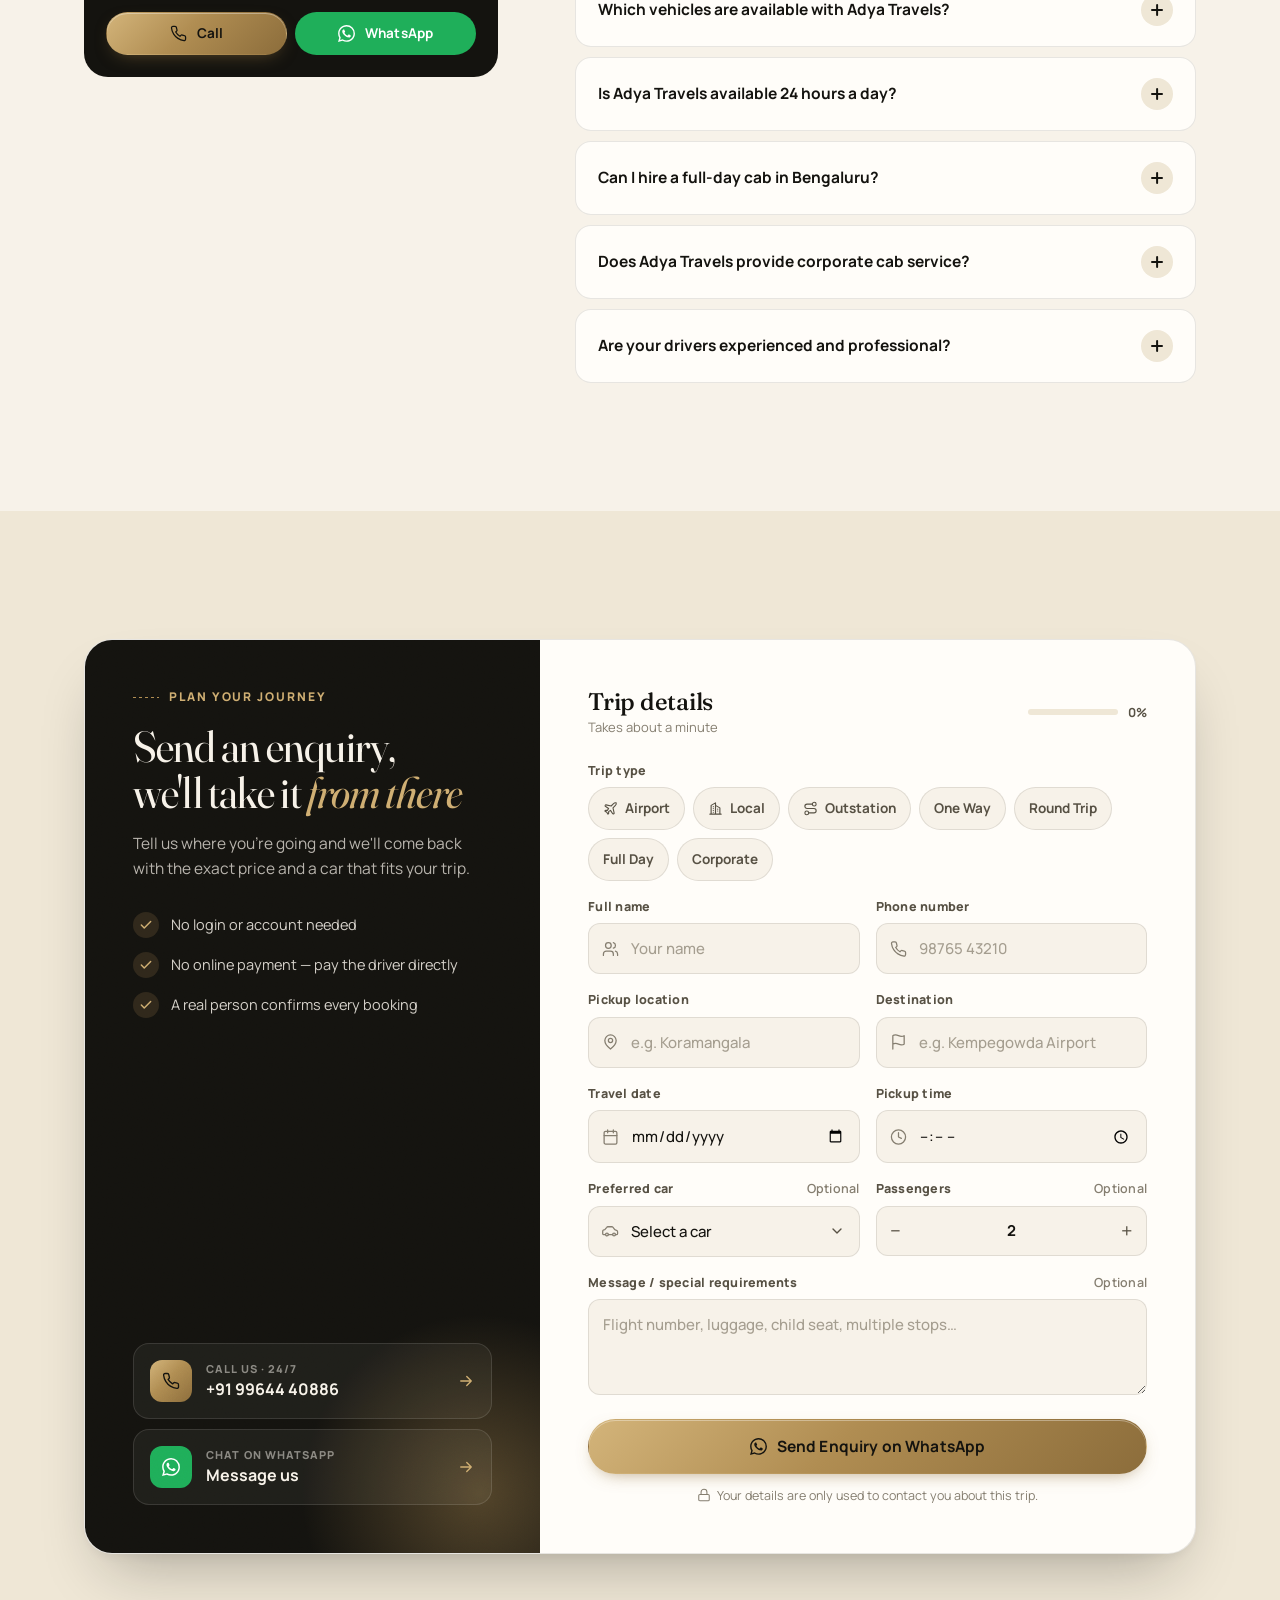
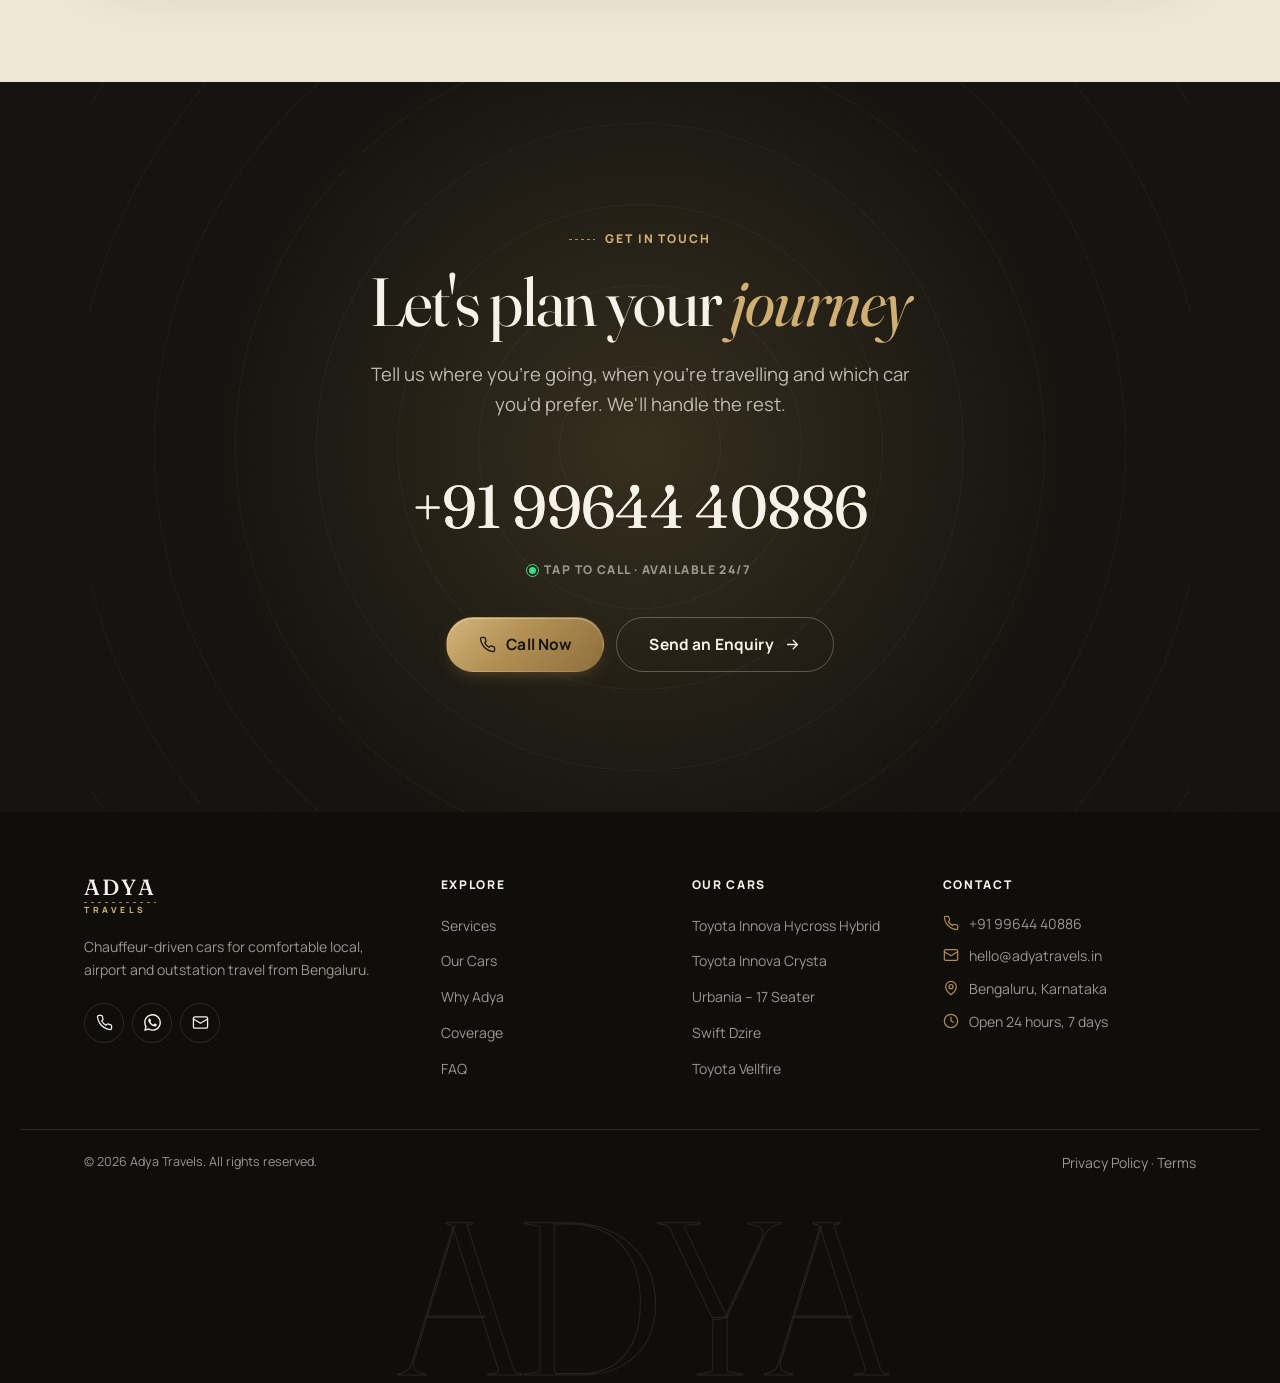
==== commit e29985f4: "Redesign site UI/UX: new design system, hero quote card, fleet filters, WhatsApp enquiries - Rebuilt" ====
--- a/index.html
+++ b/index.html
@@ -1,5 +1,5 @@
 <!DOCTYPE html>
-<html lang="en-IN">
+<html lang="en-IN" class="no-js">
 <head>
 <meta charset="UTF-8" />
 <meta name="viewport" content="width=device-width, initial-scale=1.0" />
@@ -34,6 +34,8 @@
 <meta name="twitter:image" content="https://www.adyatravels.in/images/og-cover.jpg" />
 
 <!-- Preconnect for external resources -->
+<link rel="preconnect" href="https://fonts.googleapis.com" />
+<link rel="preconnect" href="https://fonts.gstatic.com" crossorigin />
 <link rel="preconnect" href="https://images.unsplash.com" />
 <link rel="dns-prefetch" href="https://images.unsplash.com" />
 
@@ -180,39 +182,84 @@
 </head>
 <body>
 
+<!-- Icon sprite — referenced with <svg class="i"><use href="#i-name"/></svg> -->
+<svg width="0" height="0" style="position:absolute" aria-hidden="true" focusable="false">
+  <symbol id="i-phone" viewBox="0 0 24 24"><path d="M22 16.92v3a2 2 0 0 1-2.18 2 19.8 19.8 0 0 1-8.63-3.07 19.5 19.5 0 0 1-6-6 19.8 19.8 0 0 1-3.07-8.67A2 2 0 0 1 4.11 2h3a2 2 0 0 1 2 1.72c.13.96.36 1.9.68 2.81a2 2 0 0 1-.45 2.11L8.09 9.91a16 16 0 0 0 6 6l1.27-1.27a2 2 0 0 1 2.11-.45c.91.32 1.85.55 2.81.68A2 2 0 0 1 22 16.92z"/></symbol>
+  <symbol id="i-wa" viewBox="0 0 24 24"><path d="M17.47 14.38c-.3-.15-1.76-.87-2.03-.97-.27-.1-.47-.15-.67.15-.2.3-.77.97-.94 1.16-.17.2-.35.22-.64.08-.3-.15-1.26-.46-2.39-1.48-.88-.79-1.48-1.76-1.65-2.06-.17-.3-.02-.46.13-.6.13-.14.3-.35.45-.52.15-.18.2-.3.3-.5.1-.2.05-.37-.03-.52-.07-.15-.67-1.61-.92-2.2-.24-.58-.49-.5-.67-.51h-.57c-.2 0-.52.07-.79.37-.27.3-1.04 1.02-1.04 2.48s1.07 2.88 1.21 3.07c.15.2 2.1 3.2 5.08 4.49.71.3 1.26.49 1.7.63.71.22 1.36.19 1.87.12.57-.09 1.76-.72 2-1.41.25-.7.25-1.29.18-1.41-.08-.13-.28-.2-.57-.35M12.05 21.79h-.01a9.87 9.87 0 0 1-5.03-1.38l-.36-.21-3.74.98 1-3.65-.24-.37a9.86 9.86 0 0 1-1.51-5.26c0-5.45 4.44-9.88 9.89-9.88 2.64 0 5.12 1.03 6.99 2.9a9.83 9.83 0 0 1 2.89 6.99c0 5.45-4.44 9.88-9.88 9.88m8.41-18.3A11.82 11.82 0 0 0 12.05 0C5.5 0 .16 5.34.16 11.89c0 2.1.55 4.14 1.59 5.95L.06 24l6.3-1.65a11.88 11.88 0 0 0 5.68 1.45h.01c6.55 0 11.89-5.34 11.89-11.89a11.82 11.82 0 0 0-3.48-8.41Z"/></symbol>
+  <symbol id="i-arrow" viewBox="0 0 24 24"><path d="M5 12h14M13 6l6 6-6 6"/></symbol>
+  <symbol id="i-arrow-up" viewBox="0 0 24 24"><path d="M12 19V5M6 11l6-6 6 6"/></symbol>
+  <symbol id="i-check" viewBox="0 0 24 24"><path d="M20 6L9 17l-5-5"/></symbol>
+  <symbol id="i-star" viewBox="0 0 24 24"><path d="M12 2l3.09 6.26L22 9.27l-5 4.87 1.18 6.88L12 17.77l-6.18 3.25L7 14.14 2 9.27l6.91-1.01L12 2z"/></symbol>
+  <symbol id="i-seat" viewBox="0 0 24 24"><path d="M16 21v-2a4 4 0 0 0-4-4H6a4 4 0 0 0-4 4v2"/><circle cx="9" cy="7" r="4"/><path d="M22 21v-2a4 4 0 0 0-3-3.87M16 3.13a4 4 0 0 1 0 7.75"/></symbol>
+  <symbol id="i-snow" viewBox="0 0 24 24"><path d="M12 2v20M3.5 7l17 10M3.5 17l17-10M9 3.5l3 2 3-2M9 20.5l3-2 3 2"/></symbol>
+  <symbol id="i-driver" viewBox="0 0 24 24"><circle cx="12" cy="12" r="10"/><circle cx="12" cy="12" r="2.5"/><path d="M12 14.5V22M9.5 12H2M14.5 12H22"/></symbol>
+  <symbol id="i-bag" viewBox="0 0 24 24"><rect x="5" y="7" width="14" height="13" rx="2"/><path d="M9 7V4h6v3M9.5 11v5M14.5 11v5M8 20v1.5M16 20v1.5"/></symbol>
+  <symbol id="i-plane" viewBox="0 0 24 24"><path d="M17.8 19.2 16 11l3.5-3.5C21 6 21.5 4 21 3c-1-.5-3 0-4.5 1.5L13 8 4.8 6.2c-.5-.1-.9.1-1.1.5l-.3.5c-.2.5-.1 1 .3 1.3L9 12l-2 3H4l-1 1 3 2 2 3 1-1v-3l3-2 3.5 5.3c.3.4.8.5 1.3.3l.5-.2c.4-.3.6-.7.5-1.2z"/></symbol>
+  <symbol id="i-city" viewBox="0 0 24 24"><path d="M3 21h18M5 21V7l7-4v18M19 21V11l-7-4M8.5 9v.01M8.5 12v.01M8.5 15v.01M8.5 18v.01M15.5 13v.01M15.5 16v.01"/></symbol>
+  <symbol id="i-route" viewBox="0 0 24 24"><circle cx="6" cy="19" r="3"/><path d="M9 19h8.5a3.5 3.5 0 0 0 0-7h-11a3.5 3.5 0 0 1 0-7H15"/><circle cx="18" cy="5" r="3"/></symbol>
+  <symbol id="i-briefcase" viewBox="0 0 24 24"><rect x="2" y="7" width="20" height="14" rx="2"/><path d="M16 21V5a2 2 0 0 0-2-2h-4a2 2 0 0 0-2 2v16"/></symbol>
+  <symbol id="i-clock" viewBox="0 0 24 24"><circle cx="12" cy="12" r="10"/><path d="M12 6v6l4 2"/></symbol>
+  <symbol id="i-swap" viewBox="0 0 24 24"><path d="M7 4v16M3 8l4-4 4 4M17 20V4M13 16l4 4 4-4"/></symbol>
+  <symbol id="i-pin" viewBox="0 0 24 24"><path d="M20 10c0 6-8 12-8 12s-8-6-8-12a8 8 0 0 1 16 0Z"/><circle cx="12" cy="10" r="3"/></symbol>
+  <symbol id="i-flag" viewBox="0 0 24 24"><path d="M4 22V4M4 15s1-1 4-1 5 2 8 2 4-1 4-1V3s-1 1-4 1-5-2-8-2-4 1-4 1"/></symbol>
+  <symbol id="i-calendar" viewBox="0 0 24 24"><rect x="3" y="4" width="18" height="18" rx="2"/><path d="M16 2v4M8 2v4M3 10h18"/></symbol>
+  <symbol id="i-shield" viewBox="0 0 24 24"><path d="M12 22s8-4 8-10V5l-8-3-8 3v7c0 6 8 10 8 10z"/><path d="M9 12l2 2 4-4"/></symbol>
+  <symbol id="i-rupee" viewBox="0 0 24 24"><path d="M6 3h12M6 8h12M6 13l8.5 8M6 13h3a5 5 0 0 0 0-10"/></symbol>
+  <symbol id="i-sparkle" viewBox="0 0 24 24"><path d="M12 3l1.9 5.8L20 11l-6.1 2.2L12 19l-1.9-5.8L4 11l6.1-2.2z"/></symbol>
+  <symbol id="i-headset" viewBox="0 0 24 24"><path d="M3 14h3a2 2 0 0 1 2 2v3a2 2 0 0 1-2 2H5a2 2 0 0 1-2-2v-7a9 9 0 0 1 18 0v7a2 2 0 0 1-2 2h-1a2 2 0 0 1-2-2v-3a2 2 0 0 1 2-2h3"/></symbol>
+  <symbol id="i-map" viewBox="0 0 24 24"><path d="M9 3 3 6v15l6-3 6 3 6-3V3l-6 3-6-3zM9 3v15M15 6v15"/></symbol>
+  <symbol id="i-x" viewBox="0 0 24 24"><path d="M18 6 6 18M6 6l12 12"/></symbol>
+  <symbol id="i-chev-l" viewBox="0 0 24 24"><path d="M15 18l-6-6 6-6"/></symbol>
+  <symbol id="i-chev-r" viewBox="0 0 24 24"><path d="M9 18l6-6-6-6"/></symbol>
+  <symbol id="i-chev-d" viewBox="0 0 24 24"><path d="M6 9l6 6 6-6"/></symbol>
+  <symbol id="i-expand" viewBox="0 0 24 24"><path d="M15 3h6v6M9 21H3v-6M21 3l-7 7M3 21l7-7"/></symbol>
+  <symbol id="i-mail" viewBox="0 0 24 24"><rect x="2" y="4" width="20" height="16" rx="2"/><path d="m22 7-10 6L2 7"/></symbol>
+  <symbol id="i-lock" viewBox="0 0 24 24"><rect x="3" y="11" width="18" height="11" rx="2"/><path d="M7 11V7a5 5 0 0 1 10 0v4"/></symbol>
+  <symbol id="i-leaf" viewBox="0 0 24 24"><path d="M11 20A7 7 0 0 1 9.8 6.1C15.5 5 17 4.48 19 2c1 2 2 4.18 2 8 0 5.5-4.78 10-10 10Z"/><path d="M2 21c0-3 1.85-5.36 5.08-6"/></symbol>
+  <symbol id="i-message" viewBox="0 0 24 24"><path d="M21 15a2 2 0 0 1-2 2H7l-4 4V5a2 2 0 0 1 2-2h14a2 2 0 0 1 2 2z"/></symbol>
+  <symbol id="i-car" viewBox="0 0 24 24"><path d="M19 17h2c.6 0 1-.4 1-1v-3c0-.9-.7-1.7-1.5-1.9L18 10l-2.7-3.4A2 2 0 0 0 13.7 6H8.3a2 2 0 0 0-1.6.8L4 10l-1.6.5C1.6 10.7 1 11.5 1 12.4V16c0 .6.4 1 1 1h2"/><circle cx="7" cy="17" r="2"/><circle cx="17" cy="17" r="2"/><path d="M9 17h6"/></symbol>
+  <symbol id="i-sun" viewBox="0 0 24 24"><circle cx="12" cy="12" r="4"/><path d="M12 2v2M12 20v2M4.93 4.93l1.41 1.41M17.66 17.66l1.41 1.41M2 12h2M20 12h2M6.34 17.66l-1.41 1.41M19.07 4.93l-1.41 1.41"/></symbol>
+  <symbol id="i-info" viewBox="0 0 24 24"><circle cx="12" cy="12" r="10"/><path d="M12 16v-4M12 8h.01"/></symbol>
+</svg>
+
+<a class="skip-link" href="#main">Skip to content</a>
+<div class="scroll-progress" aria-hidden="true"></div>
+
 <!-- ========== NAV ========== -->
 <header class="nav">
-  <div class="container nav-inner">
-    <a href="index.html" class="logo">
-      <span class="l1">ADYA</span>
-      <span class="l-rule" aria-hidden="true"></span>
-      <span class="l2">TRAVELS</span>
-    </a>
-
-    <nav class="nav-links hide-mobile" aria-label="Primary">
-      <a href="index.html">Home</a>
-      <a href="#cars">Our Cars</a>
-      <a href="#services">Services</a>
-      <a href="#why-adya">Why Adya</a>
-      <a href="#about">About</a>
-      <a href="#enquire">Contact</a>
-    </nav>
-
-    <div class="nav-right">
-      <div class="nav-phone hide-mobile">
-        <span class="nav-phone-label">Call to book</span>
-        <strong data-phone-display>+91 99644 40886</strong>
-      </div>
-      <a class="btn btn-primary hide-mobile" data-phone-href href="tel:">
-        <svg viewBox="0 0 24 24" fill="none" stroke="currentColor" stroke-width="2"><path d="M22 16.92v3a2 2 0 0 1-2.18 2 19.8 19.8 0 0 1-8.63-3.07 19.5 19.5 0 0 1-6-6 19.8 19.8 0 0 1-3.07-8.67A2 2 0 0 1 4.11 2h3a2 2 0 0 1 2 1.72c.13.96.36 1.9.68 2.81a2 2 0 0 1-.45 2.11L8.09 9.91a16 16 0 0 0 6 6l1.27-1.27a2 2 0 0 1 2.11-.45c.91.32 1.85.55 2.81.68A2 2 0 0 1 22 16.92z"/></svg>
-        Call Now
+  <div class="container">
+    <div class="nav-inner">
+      <a href="index.html" class="logo" aria-label="Adya Travels — home">
+        <span class="l1">ADYA</span>
+        <span class="l-rule" aria-hidden="true"></span>
+        <span class="l2">TRAVELS</span>
       </a>
-      <button class="hamburger hide-desktop" aria-label="Open menu" aria-expanded="false"><span></span></button>
+
+      <nav class="nav-links hide-mobile" aria-label="Primary">
+        <a href="#services">Services</a>
+        <a href="#cars">Our Cars</a>
+        <a href="#why-adya">Why Adya</a>
+        <a href="#areas">Coverage</a>
+        <a href="#faq">FAQ</a>
+        <a href="#enquire">Contact</a>
+      </nav>
+
+      <div class="nav-right">
+        <div class="nav-phone hide-mobile hide-tablet">
+          <span class="nav-phone-label"><span class="live-dot" aria-hidden="true"></span>Open 24/7</span>
+          <strong data-phone-display>+91 99644 40886</strong>
+        </div>
+        <a class="btn btn-primary hide-mobile" data-phone-href href="tel:+919964440886">
+          <svg class="i"><use href="#i-phone"/></svg>
+          Call Now
+        </a>
+        <button class="hamburger" aria-label="Open menu" aria-expanded="false" aria-controls="mobileMenu"><span></span></button>
+      </div>
     </div>
   </div>
 </header>
 
-<div class="mobile-menu" aria-hidden="true">
+<div class="mobile-menu" id="mobileMenu" aria-hidden="true">
   <div class="mobile-menu-top">
     <a href="index.html" class="logo" tabindex="-1">
       <span class="l1">ADYA</span>
@@ -221,47 +268,140 @@
     </a>
   </div>
   <nav class="mobile-menu-links" aria-label="Mobile navigation">
-    <a href="index.html">Home</a>
-    <a href="#cars">Our Cars</a>
-    <a href="#services">Services</a>
-    <a href="#why-adya">Why Adya</a>
-    <a href="#about">About</a>
-    <a href="#enquire">Contact</a>
+    <a href="#services">Services <svg class="i"><use href="#i-arrow"/></svg></a>
+    <a href="#cars">Our Cars <svg class="i"><use href="#i-arrow"/></svg></a>
+    <a href="#why-adya">Why Adya <svg class="i"><use href="#i-arrow"/></svg></a>
+    <a href="#areas">Coverage <svg class="i"><use href="#i-arrow"/></svg></a>
+    <a href="#faq">FAQ <svg class="i"><use href="#i-arrow"/></svg></a>
+    <a href="#enquire">Contact <svg class="i"><use href="#i-arrow"/></svg></a>
   </nav>
   <div class="mobile-menu-footer">
-    <p>Call to book</p>
-    <a data-phone-href data-phone-display href="tel:+919964440886">+91 99644 40886</a>
+    <p><span class="live-dot" aria-hidden="true"></span> Available 24/7 · Call to book</p>
+    <a class="menu-phone" data-phone-href data-phone-display href="tel:+919964440886">+91 99644 40886</a>
     <div class="menu-cta-row">
-      <a class="menu-cta-call" data-phone-href href="tel:">Call Now</a>
-      <a class="menu-cta-enquire" href="#enquire">Enquire</a>
+      <a class="btn btn-primary" data-phone-href href="tel:+919964440886"><svg class="i"><use href="#i-phone"/></svg>Call</a>
+      <a class="btn btn-whatsapp" data-wa-href href="https://wa.me/919964440886" target="_blank" rel="noopener"><svg class="i i-fill"><use href="#i-wa"/></svg>WhatsApp</a>
     </div>
   </div>
 </div>
 
-<main>
+<main id="main">
 
   <!-- ========== HERO ========== -->
-  <section class="hero">
+  <section class="hero grain" id="top">
     <div class="hero-media" role="img" aria-label="Premium chauffeur-driven car on a highway at dusk"></div>
-    <div class="container hero-inner on-dark">
-      <div class="hero-tag"><span class="dot"></span> Based in Bengaluru · Available for local &amp; outstation travel</div>
-      <h1>Travel comfortably. Arrive <em>confidently</em>.</h1>
-      <p class="lede">Chauffeur-driven cars for airport transfers, local travel and outstation journeys from Bengaluru.</p>
-      <div class="hero-ctas">
-        <a class="btn btn-primary btn-lg" data-phone-href href="tel:">
-          <svg viewBox="0 0 24 24" fill="none" stroke="currentColor" stroke-width="2"><path d="M22 16.92v3a2 2 0 0 1-2.18 2 19.8 19.8 0 0 1-8.63-3.07 19.5 19.5 0 0 1-6-6 19.8 19.8 0 0 1-3.07-8.67A2 2 0 0 1 4.11 2h3a2 2 0 0 1 2 1.72c.13.96.36 1.9.68 2.81a2 2 0 0 1-.45 2.11L8.09 9.91a16 16 0 0 0 6 6l1.27-1.27a2 2 0 0 1 2.11-.45c.91.32 1.85.55 2.81.68A2 2 0 0 1 22 16.92z"/></svg>
-          Call Now
-        </a>
-        <a class="btn btn-outline btn-lg" href="#cars">Explore Our Cars</a>
-      </div>
-      <div class="hero-stats">
-        <div class="stat"><b>5</b><span>Cars in the fleet</span></div>
-        <div class="stat"><b>Bengaluru</b><span>Home base</span></div>
-        <div class="stat"><b>Local · Airport · Outstation</b><span>Trip types covered</span></div>
-      </div>
-    </div>
-    <div class="scroll-cue"><span class="line"></span>Scroll</div>
+    <div class="hero-shade" aria-hidden="true"></div>
+
+    <div class="container hero-inner on-dark" style="background:transparent;">
+      <div class="hero-copy">
+        <div class="hero-tag fade-up d1"><span class="live-dot" aria-hidden="true"></span> Bengaluru's personal chauffeur service<span class="hide-mobile">&nbsp;· Open 24/7</span></div>
+        <h1>
+          <span class="line"><span>Travel comfortably.</span></span>
+          <span class="line"><span>Arrive <em>confidently.</em></span></span>
+        </h1>
+        <p class="lede fade-up d2">Chauffeur-driven Innova, Hycross, Vellfire and more — for airport transfers, city travel and outstation journeys from Bengaluru. One call, one clear price.</p>
+        <div class="hero-ctas fade-up d3">
+          <a class="btn btn-primary btn-lg" data-phone-href href="tel:+919964440886">
+            <svg class="i"><use href="#i-phone"/></svg>
+            Call Now
+          </a>
+          <a class="btn btn-glass btn-lg" href="#cars">
+            Explore the Fleet
+            <svg class="i i-arrow"><use href="#i-arrow"/></svg>
+          </a>
+        </div>
+
+        <div class="hero-trust fade-up d4">
+          <div class="trust-pill">
+            <span class="ic"><svg class="i i-fill"><use href="#i-star"/></svg></span>
+            <div><b>4.9 / 5</b><span>Rated by 38 travellers</span></div>
+          </div>
+          <div class="trust-pill">
+            <span class="ic"><svg class="i"><use href="#i-clock"/></svg></span>
+            <div><b>24 × 7</b><span>Incl. holidays</span></div>
+          </div>
+          <div class="trust-pill">
+            <span class="ic"><svg class="i"><use href="#i-shield"/></svg></span>
+            <div><b>No app</b><span>No advance payment</span></div>
+          </div>
+        </div>
+      </div>
+
+      <!-- Quick quote -->
+      <form class="quote-card fade-up d5" id="quickQuote" novalidate aria-labelledby="qqTitle">
+        <div class="quote-card-head">
+          <div>
+            <h2 id="qqTitle">Plan your ride</h2>
+            <p>Get an exact fare in minutes</p>
+          </div>
+          <span class="badge"><span class="live-dot" aria-hidden="true"></span> Online</span>
+        </div>
+
+        <div class="seg" role="radiogroup" aria-label="Trip type">
+          <input type="radio" name="qtrip" id="qt-airport" value="Airport Transfer" checked />
+          <label for="qt-airport"><svg class="i"><use href="#i-plane"/></svg>Airport</label>
+          <input type="radio" name="qtrip" id="qt-local" value="Local" />
+          <label for="qt-local"><svg class="i"><use href="#i-city"/></svg>Local</label>
+          <input type="radio" name="qtrip" id="qt-out" value="Outstation" />
+          <label for="qt-out"><svg class="i"><use href="#i-route"/></svg>Outstation</label>
+        </div>
+
+        <div class="qroute">
+          <div class="qfield">
+            <svg class="i"><use href="#i-pin"/></svg>
+            <div class="qf-body">
+              <label for="qPickup">Pickup</label>
+              <input id="qPickup" type="text" placeholder="e.g. Koramangala" autocomplete="off" />
+            </div>
+          </div>
+          <div class="qfield">
+            <svg class="i"><use href="#i-flag"/></svg>
+            <div class="qf-body">
+              <label for="qDrop">Drop</label>
+              <input id="qDrop" type="text" placeholder="Kempegowda Airport (BLR)" autocomplete="off" />
+            </div>
+          </div>
+          <button class="swap" type="button" aria-label="Swap pickup and drop"><svg class="i"><use href="#i-swap"/></svg></button>
+        </div>
+
+        <div class="qrow">
+          <div class="qfield">
+            <svg class="i"><use href="#i-calendar"/></svg>
+            <div class="qf-body">
+              <label for="qDate">Date</label>
+              <input id="qDate" type="date" />
+            </div>
+          </div>
+          <div class="qfield">
+            <svg class="i"><use href="#i-car"/></svg>
+            <div class="qf-body">
+              <label for="qCar">Car</label>
+              <select id="qCar" class="js-car-select"><option value="">Any car</option></select>
+            </div>
+          </div>
+        </div>
+
+        <button type="submit" class="btn btn-primary btn-lg btn-block">
+          Get My Exact Fare
+          <svg class="i i-arrow"><use href="#i-arrow"/></svg>
+        </button>
+        <p class="quote-foot">or call <a data-phone-href data-phone-display href="tel:+919964440886">+91 99644 40886</a></p>
+      </form>
+    </div>
+    <a class="scroll-cue" href="#services" aria-label="Scroll to services"></a>
   </section>
+
+  <!-- ========== DESTINATION MARQUEE ========== -->
+  <div class="marquee" aria-hidden="true">
+    <div class="marquee-track">
+      <div class="marquee-group">
+        <span>Kempegowda Airport</span><i></i><span>Mysuru</span><i></i><span>Coorg</span><i></i><span>Chikmagalur</span><i></i><span>Ooty</span><i></i><span>Hampi</span><i></i><span>Sakleshpur</span><i></i><span>Goa</span><i></i><span>Tirupati</span><i></i><span>Chennai</span><i></i><span>Hyderabad</span><i></i>
+      </div>
+      <div class="marquee-group">
+        <span>Kempegowda Airport</span><i></i><span>Mysuru</span><i></i><span>Coorg</span><i></i><span>Chikmagalur</span><i></i><span>Ooty</span><i></i><span>Hampi</span><i></i><span>Sakleshpur</span><i></i><span>Goa</span><i></i><span>Tirupati</span><i></i><span>Chennai</span><i></i><span>Hyderabad</span><i></i>
+      </div>
+    </div>
+  </div>
 
   <!-- ========== SERVICES ========== -->
   <section class="section" id="services">
@@ -269,101 +409,130 @@
       <div class="section-head reveal">
         <div>
           <span class="eyebrow">Services</span>
-          <h2 style="margin-top:16px;">Wherever the trip takes you</h2>
-        </div>
-        <p class="lede hide-mobile">One team, one call — for a short local trip or a multi-day journey out of the city.</p>
-      </div>
-    </div>
-    <div class="container" style="padding-left:0; padding-right:0; max-width:100%;">
-      <div class="services-grid" style="margin: 0 var(--gutter);">
-        <div class="service-card reveal">
-          <svg class="service-icon" viewBox="0 0 24 24" fill="none" stroke="currentColor" stroke-width="1.4"><path d="M2 22h20M6 22V12l6-8 6 8v10M10 22v-6h4v6"/></svg>
-          <h3>Airport Transfers</h3>
-          <p>Reliable chauffeur-driven airport pickup and drop, timed around your flight.</p>
-        </div>
-        <div class="service-card reveal">
-          <svg class="service-icon" viewBox="0 0 24 24" fill="none" stroke="currentColor" stroke-width="1.4"><path d="M3 12h18M3 6h18M3 18h18"/></svg>
-          <h3>Local Travel</h3>
-          <p>Comfortable cars for meetings, errands, events and full-day travel around the city.</p>
-        </div>
-        <div class="service-card reveal">
-          <svg class="service-icon" viewBox="0 0 24 24" fill="none" stroke="currentColor" stroke-width="1.4"><circle cx="6" cy="19" r="2"/><circle cx="18" cy="19" r="2"/><path d="M4 17V7a2 2 0 0 1 2-2h8l6 6v6"/></svg>
-          <h3>Outstation</h3>
-          <p>Travel from Bengaluru to destinations across Karnataka and beyond.</p>
-        </div>
-        <div class="service-card reveal">
-          <svg class="service-icon" viewBox="0 0 24 24" fill="none" stroke="currentColor" stroke-width="1.4"><rect x="3" y="7" width="18" height="13" rx="1"/><path d="M8 7V5a2 2 0 0 1 2-2h4a2 2 0 0 1 2 2v2"/></svg>
-          <h3>Corporate Travel</h3>
-          <p>Professional transportation for business travellers and companies.</p>
-        </div>
-        <div class="service-card reveal">
-          <svg class="service-icon" viewBox="0 0 24 24" fill="none" stroke="currentColor" stroke-width="1.4"><circle cx="12" cy="12" r="9"/><path d="M12 7v5l3 3"/></svg>
-          <h3>Full-Day Hire</h3>
-          <p>Keep a chauffeur-driven car available for your schedule, for as long as you need it.</p>
-        </div>
-        <div class="service-card reveal">
-          <svg class="service-icon" viewBox="0 0 24 24" fill="none" stroke="currentColor" stroke-width="1.4"><path d="M5 12h14M13 6l6 6-6 6"/></svg>
-          <h3>One-Way / Round Trip</h3>
-          <p>Flexible travel options based on your journey — pay only for what you need.</p>
-        </div>
+          <h2>Wherever the trip <em>takes you</em></h2>
+        </div>
+        <p class="lede">One team, one call — for a short local trip or a multi-day journey out of the city.</p>
+      </div>
+
+      <div class="services-grid">
+        <a class="service-card reveal js-enquire-generic" data-trip="Airport Transfer" href="#enquire">
+          <div class="service-top"><span class="service-icon"><svg class="i"><use href="#i-plane"/></svg></span><span class="service-num">01</span></div>
+          <div class="service-body">
+            <h3>Airport Transfers</h3>
+            <p>Reliable pickup and drop at Kempegowda Airport, timed around your flight.</p>
+          </div>
+        </a>
+        <a class="service-card reveal js-enquire-generic" data-trip="Local" href="#enquire">
+          <div class="service-top"><span class="service-icon"><svg class="i"><use href="#i-city"/></svg></span><span class="service-num">02</span></div>
+          <div class="service-body">
+            <h3>Local Travel</h3>
+            <p>Comfortable cars for meetings, errands, events and full-day travel around the city.</p>
+          </div>
+        </a>
+        <a class="service-card reveal js-enquire-generic" data-trip="Outstation" href="#enquire">
+          <div class="service-top"><span class="service-icon"><svg class="i"><use href="#i-route"/></svg></span><span class="service-num">03</span></div>
+          <div class="service-body">
+            <h3>Outstation</h3>
+            <p>Travel from Bengaluru to destinations across Karnataka and beyond.</p>
+          </div>
+        </a>
+        <a class="service-card reveal js-enquire-generic" data-trip="Corporate" href="#enquire">
+          <div class="service-top"><span class="service-icon"><svg class="i"><use href="#i-briefcase"/></svg></span><span class="service-num">04</span></div>
+          <div class="service-body">
+            <h3>Corporate Travel</h3>
+            <p>Professional transportation for business travellers, client pickups and teams.</p>
+          </div>
+        </a>
+        <a class="service-card reveal js-enquire-generic" data-trip="Full Day" href="#enquire">
+          <div class="service-top"><span class="service-icon"><svg class="i"><use href="#i-clock"/></svg></span><span class="service-num">05</span></div>
+          <div class="service-body">
+            <h3>Full-Day Hire</h3>
+            <p>Keep a chauffeur-driven car on standby for your schedule, for as long as you need.</p>
+          </div>
+        </a>
+        <a class="service-card reveal js-enquire-generic" data-trip="One Way" href="#enquire">
+          <div class="service-top"><span class="service-icon"><svg class="i"><use href="#i-swap"/></svg></span><span class="service-num">06</span></div>
+          <div class="service-body">
+            <h3>One-Way / Round Trip</h3>
+            <p>Flexible options based on your journey — pay only for what you need.</p>
+          </div>
+        </a>
       </div>
     </div>
   </section>
 
   <!-- ========== OUR CARS ========== -->
-  <section class="section" id="cars">
+  <section class="section bg-soft" id="cars">
     <div class="container">
       <div class="section-head reveal">
         <div>
           <span class="eyebrow">The Fleet</span>
-          <h2 class="route-underline" style="margin-top:16px;">Choose your ride</h2>
-        </div>
-        <p class="lede hide-mobile">Comfortable, well-maintained cars with professional chauffeurs for every kind of journey.</p>
-      </div>
-      <p class="lede hide-desktop" style="margin-bottom:32px;">Comfortable, well-maintained cars with professional chauffeurs for every kind of journey.</p>
+          <h2>Choose your <em>ride</em></h2>
+        </div>
+        <p class="lede">Comfortable, well-maintained cars with professional chauffeurs for every kind of journey.</p>
+      </div>
+
+      <div class="fleet-toolbar reveal">
+        <div class="chips" id="fleetFilters" role="group" aria-label="Filter cars by type"><!-- rendered by js/main.js --></div>
+        <p class="fleet-count hide-mobile" id="fleetCount" aria-live="polite"></p>
+      </div>
 
       <div class="cars-grid" id="carsGrid"><!-- rendered by js/main.js from js/data.js --></div>
-
-      <div class="fleet-note reveal">
-        <p><strong>More vehicles, added regularly.</strong> Adya Travels is steadily growing its fleet with additional premium and comfortable cars. Call us to check what's available for your exact travel dates.</p>
-        <a class="btn btn-outline" data-phone-href href="tel:">Ask About Availability</a>
-      </div>
+      <p class="fleet-count" style="margin-top:16px;display:flex;align-items:center;gap:6px;font-size:12.5px;"><svg class="i" style="width:14px;height:14px"><use href="#i-info"/></svg>Starting rates shown. Final fare depends on route, distance, duration and trip requirements.</p>
+      <div class="fleet-empty" id="fleetEmpty">No cars in this category right now — <a href="#enquire" class="btn-link">ask us about availability</a></div>
+
     </div>
   </section>
 
   <!-- ========== WHY ADYA (dark) ========== -->
-  <section class="section on-dark" id="why-adya">
+  <section class="section on-dark why-section grain" id="why-adya">
     <div class="container">
+      <div class="stats reveal" id="stats">
+        <div class="stat"><b data-count="5">5</b><span>Cars in our own fleet</span></div>
+        <div class="stat"><b><span data-count="24">24</span><sup>/7</sup></b><span>Available, incl. holidays</span></div>
+        <div class="stat"><b data-count="17">17</b><span>Seats in our largest coach</span></div>
+        <div class="stat"><b><span data-count="4.9" data-decimals="1">4.9</span><sup>★</sup></b><span>Average traveller rating</span></div>
+      </div>
+
       <div class="section-head reveal">
         <div>
           <span class="eyebrow">Why Adya Travels</span>
-          <h2 style="margin-top:16px;">A personal alternative to booking apps</h2>
-        </div>
-      </div>
-      <div class="trust-grid">
-        <div class="trust-item reveal">
-          <span class="trust-num">01</span>
-          <div><h3>Professional Chauffeurs</h3><p>Experienced and courteous drivers focused on a comfortable, unhurried journey.</p></div>
-        </div>
-        <div class="trust-item reveal">
-          <span class="trust-num">02</span>
-          <div><h3>Comfortable Cars</h3><p>A carefully selected fleet suitable for local trips and long-distance travel alike.</p></div>
-        </div>
-        <div class="trust-item reveal">
-          <span class="trust-num">03</span>
-          <div><h3>Transparent Pricing</h3><p>Clear starting rates, with an exact quote based on your actual journey.</p></div>
-        </div>
-        <div class="trust-item reveal">
-          <span class="trust-num">04</span>
-          <div><h3>Flexible Travel</h3><p>From a quick airport transfer to a multi-day outstation trip.</p></div>
-        </div>
-        <div class="trust-item reveal">
-          <span class="trust-num">05</span>
-          <div><h3>Bengaluru Based</h3><p>Conveniently based in the city, and available for journeys well beyond it.</p></div>
-        </div>
-        <div class="trust-item reveal">
-          <span class="trust-num">06</span>
-          <div><h3>Personal Service</h3><p>Speak directly with our team instead of navigating a complicated booking platform.</p></div>
+          <h2>A personal alternative to <em>booking apps</em></h2>
+        </div>
+        <p class="lede">You speak to people who know the car, the chauffeur and the road — not a surge-pricing algorithm.</p>
+      </div>
+
+      <div class="bento">
+        <div class="bento-item wide reveal">
+          <span class="num">01</span>
+          <span class="ic"><svg class="i"><use href="#i-driver"/></svg></span>
+          <h3>Professional chauffeurs</h3>
+          <p>Experienced, courteous drivers who know Bengaluru's roads and Karnataka's highways — focused on an unhurried, comfortable ride.</p>
+        </div>
+        <div class="bento-item wide reveal">
+          <span class="num">02</span>
+          <span class="ic"><svg class="i"><use href="#i-rupee"/></svg></span>
+          <h3>Transparent pricing</h3>
+          <p>Clear starting rates published on every car, and an exact quote for your actual journey before you commit. No surge.</p>
+        </div>
+        <div class="bento-item reveal">
+          <span class="num">03</span>
+          <span class="ic"><svg class="i"><use href="#i-car"/></svg></span>
+          <h3>Comfortable cars</h3>
+          <p>A carefully kept fleet, suited to short city hops and long highway days alike.</p>
+        </div>
+        <div class="bento-item reveal">
+          <span class="num">04</span>
+          <span class="ic"><svg class="i"><use href="#i-route"/></svg></span>
+          <h3>Flexible travel</h3>
+          <p>From a quick airport drop to a multi-day outstation trip.</p>
+        </div>
+        <div class="bento-item feature reveal">
+          <span class="num">05</span>
+          <span class="ic"><svg class="i"><use href="#i-headset"/></svg></span>
+          <h3>Personal service</h3>
+          <p>Speak directly to our team — any hour of the day.</p>
+          <a class="btn btn-dark btn-sm" data-phone-href href="tel:+919964440886"><svg class="i"><use href="#i-phone"/></svg>Talk to us</a>
         </div>
       </div>
     </div>
@@ -372,27 +541,27 @@
   <!-- ========== HOW IT WORKS ========== -->
   <section class="section">
     <div class="container">
-      <div class="section-head reveal">
-        <div>
-          <span class="eyebrow">The Process</span>
-          <h2 style="margin-top:16px;">Three calls, not three logins</h2>
-        </div>
-      </div>
-      <div class="steps">
-        <div class="step reveal">
-          <div class="step-num"><span class="waypoint"></span>01</div>
+      <div class="section-head center reveal">
+        <span class="eyebrow">The Process</span>
+        <h2>Three steps, <em>zero logins</em></h2>
+        <p class="lede">No app to download, no account to create and no card to add.</p>
+      </div>
+      <div class="steps reveal" id="steps">
+        <span class="steps-line" aria-hidden="true"></span>
+        <div class="step">
+          <div class="step-num"><svg class="i"><use href="#i-car"/></svg></div>
           <h3>Choose your car</h3>
-          <p>Explore our fleet and select the vehicle that fits your journey and party size.</p>
-        </div>
-        <div class="step reveal">
-          <div class="step-num"><span class="waypoint"></span>02</div>
-          <h3>Tell us about your trip</h3>
-          <p>Share your pickup location, destination, date and any requirements.</p>
-        </div>
-        <div class="step reveal">
-          <div class="step-num"><span class="waypoint"></span>03</div>
-          <h3>Talk to us &amp; confirm</h3>
-          <p>Our team discusses the trip, gives you the exact price, and confirms your booking.</p>
+          <p>Explore the fleet and pick the vehicle that fits your journey and party size.</p>
+        </div>
+        <div class="step">
+          <div class="step-num"><svg class="i"><use href="#i-message"/></svg></div>
+          <h3>Share your trip</h3>
+          <p>Tell us your pickup, destination, date and any special requirements.</p>
+        </div>
+        <div class="step">
+          <div class="step-num"><svg class="i"><use href="#i-check"/></svg></div>
+          <h3>Confirm &amp; ride</h3>
+          <p>We call you with the exact price and confirm your chauffeur. Pay the driver directly.</p>
         </div>
       </div>
     </div>
@@ -404,54 +573,59 @@
       <div class="section-head reveal">
         <div>
           <span class="eyebrow">Start In Bengaluru</span>
-          <h2 style="margin-top:16px;">Go wherever your journey takes you</h2>
-        </div>
-        <p class="lede hide-mobile">From airport transfers within Bengaluru to comfortable outstation journeys across Karnataka and beyond, Adya Travels pairs you with a professional chauffeur and the right vehicle.</p>
+          <h2>Go wherever your <em>journey</em> takes you</h2>
+        </div>
+        <p class="lede">From airport runs inside the city to relaxed trips across Karnataka and beyond — the right car and a professional chauffeur, every time.</p>
       </div>
       <div class="journey-grid">
         <a class="journey-card reveal js-enquire-generic" data-trip="Airport Transfer" href="#enquire">
-          <img src="https://images.unsplash.com/photo-1436491865332-7a61a109cc05?q=80&w=1200&auto=format&fit=crop" alt="Airport terminal drop-off" loading="lazy" />
-          <div class="journey-content"><h3>Airport</h3><p>Airport pickup and drop, timed to your flight.</p></div>
+          <img src="https://images.unsplash.com/photo-1436491865332-7a61a109cc05?q=80&w=1400&auto=format&fit=crop" alt="Aircraft wing above the clouds" loading="lazy" />
+          <span class="journey-label tag"><svg class="i" style="width:13px;height:13px"><use href="#i-plane"/></svg>Most requested</span>
+          <div class="journey-content"><div><h3>Airport</h3><p>Pickup and drop at Kempegowda Airport, timed to your flight.</p></div><span class="journey-go"><svg class="i"><use href="#i-arrow"/></svg></span></div>
         </a>
         <a class="journey-card reveal js-enquire-generic" data-trip="Local" href="#enquire">
-          <img src="https://images.unsplash.com/photo-1580273916550-e323be2ae537?q=80&w=1200&auto=format&fit=crop" alt="City street in Bengaluru" loading="lazy" />
-          <div class="journey-content"><h3>Local Bengaluru</h3><p>Comfortable chauffeur-driven travel around the city.</p></div>
+          <img src="https://images.unsplash.com/photo-1580273916550-e323be2ae537?q=80&w=900&auto=format&fit=crop" alt="City street at night" loading="lazy" />
+          <div class="journey-content"><div><h3>Local Bengaluru</h3><p>Comfortable travel around the city.</p></div><span class="journey-go"><svg class="i"><use href="#i-arrow"/></svg></span></div>
         </a>
         <a class="journey-card reveal js-enquire-generic" data-trip="Outstation" href="#enquire">
-          <img src="https://images.unsplash.com/photo-1470770841072-f978cf4d019e?q=80&w=1200&auto=format&fit=crop" alt="Highway leading out of the city toward hills" loading="lazy" />
-          <div class="journey-content"><h3>Outstation</h3><p>Travel from Bengaluru to destinations across Karnataka and beyond.</p></div>
+          <img src="https://images.unsplash.com/photo-1470770841072-f978cf4d019e?q=80&w=900&auto=format&fit=crop" alt="Road winding toward green hills" loading="lazy" />
+          <div class="journey-content"><div><h3>Outstation</h3><p>Karnataka and beyond.</p></div><span class="journey-go"><svg class="i"><use href="#i-arrow"/></svg></span></div>
         </a>
         <a class="journey-card reveal js-enquire-generic" data-trip="Corporate" href="#enquire">
-          <img src="https://images.unsplash.com/photo-1497215842964-222b430dc094?q=80&w=1200&auto=format&fit=crop" alt="Business district office towers" loading="lazy" />
-          <div class="journey-content"><h3>Corporate</h3><p>Professional transportation for meetings and business travel.</p></div>
+          <img src="https://images.unsplash.com/photo-1497215842964-222b430dc094?q=80&w=900&auto=format&fit=crop" alt="Modern office interior" loading="lazy" />
+          <div class="journey-content"><div><h3>Corporate</h3><p>Meetings and business travel.</p></div><span class="journey-go"><svg class="i"><use href="#i-arrow"/></svg></span></div>
         </a>
         <a class="journey-card reveal js-enquire-generic" data-trip="Full Day" href="#enquire">
-          <img src="https://images.unsplash.com/photo-1449965408869-eaa3f722e40d?q=80&w=1200&auto=format&fit=crop" alt="Car parked and waiting, ready for a full day's schedule" loading="lazy" />
-          <div class="journey-content"><h3>Full-Day Travel</h3><p>Keep a vehicle and chauffeur available for your schedule.</p></div>
+          <img src="https://images.unsplash.com/photo-1449965408869-eaa3f722e40d?q=80&w=900&auto=format&fit=crop" alt="Car waiting on a city road" loading="lazy" />
+          <div class="journey-content"><div><h3>Full-Day</h3><p>A car on standby for your schedule.</p></div><span class="journey-go"><svg class="i"><use href="#i-arrow"/></svg></span></div>
         </a>
         <a class="journey-card reveal js-enquire-generic" data-trip="One Way" href="#enquire">
-          <img src="https://images.unsplash.com/photo-1519003722824-194d4455a60c?q=80&w=1200&auto=format&fit=crop" alt="Road stretching toward the horizon" loading="lazy" />
-          <div class="journey-content"><h3>One-Way Trips</h3><p>Convenient point-to-point journeys, no return needed.</p></div>
+          <img src="https://images.unsplash.com/photo-1519003722824-194d4455a60c?q=80&w=1400&auto=format&fit=crop" alt="Open highway stretching to the horizon" loading="lazy" />
+          <div class="journey-content"><div><h3>One-Way Trips</h3><p>Point-to-point journeys — no return fare needed.</p></div><span class="journey-go"><svg class="i"><use href="#i-arrow"/></svg></span></div>
         </a>
       </div>
     </div>
   </section>
 
   <!-- ========== AREAS SERVED ========== -->
-  <section class="section areas-section" id="areas">
+  <section class="section bg-soft areas-section" id="areas">
     <div class="container">
       <div class="section-head reveal">
         <div>
           <span class="eyebrow">Coverage</span>
-          <h2 style="margin-top:16px;">Cab service across Bengaluru &amp; beyond</h2>
-        </div>
-        <p class="lede hide-mobile">We pick up from anywhere in Bengaluru and drop you wherever you need to go — whether it's across the city or across the state.</p>
+          <h2>Cab service across Bengaluru <em>&amp; beyond</em></h2>
+        </div>
+        <p class="lede">We pick up from anywhere in Bengaluru and drop you wherever you need to go. Tap a route to start an enquiry.</p>
       </div>
 
       <div class="areas-grid">
-        <div class="areas-col reveal">
-          <h3>Popular Pickup Areas in Bengaluru</h3>
-          <ul class="areas-list">
+        <div class="areas-panel reveal">
+          <div class="areas-panel-head">
+            <span class="ic"><svg class="i"><use href="#i-pin"/></svg></span>
+            <div><h3>Popular pickup areas</h3><p>Door-to-door, anywhere in the city</p></div>
+          </div>
+          <ul class="area-chips">
+            <li class="airport"><svg class="i"><use href="#i-plane"/></svg>Kempegowda Airport (BLR)</li>
             <li>Koramangala</li>
             <li>Indiranagar</li>
             <li>Whitefield</li>
@@ -467,27 +641,31 @@
             <li>MG Road</li>
             <li>Rajajinagar</li>
             <li>Malleshwaram</li>
-            <li>Kempegowda International Airport (BLR)</li>
           </ul>
         </div>
-        <div class="areas-col reveal">
-          <h3>Popular Outstation Routes from Bengaluru</h3>
-          <ul class="areas-list">
-            <li>Bengaluru → Mysuru (145 km)</li>
-            <li>Bengaluru → Coorg / Madikeri (250 km)</li>
-            <li>Bengaluru → Chikmagalur (245 km)</li>
-            <li>Bengaluru → Ooty (270 km)</li>
-            <li>Bengaluru → Hampi (340 km)</li>
-            <li>Bengaluru → Sakleshpur (210 km)</li>
-            <li>Bengaluru → Hassan (185 km)</li>
-            <li>Bengaluru → Shivamogga (275 km)</li>
-            <li>Bengaluru → Mangaluru (350 km)</li>
-            <li>Bengaluru → Udupi (390 km)</li>
-            <li>Bengaluru → Goa (570 km)</li>
-            <li>Bengaluru → Chennai (345 km)</li>
-            <li>Bengaluru → Hyderabad (570 km)</li>
-            <li>Bengaluru → Tirupati (250 km)</li>
-          </ul>
+
+        <div class="areas-panel reveal" id="routesPanel">
+          <div class="areas-panel-head">
+            <span class="ic"><svg class="i"><use href="#i-route"/></svg></span>
+            <div><h3>Popular outstation routes</h3><p>Approximate one-way distance from Bengaluru</p></div>
+          </div>
+          <div class="route-list" id="routeList">
+            <button type="button" class="route-item" data-dest="Mysuru" data-km="145"></button>
+            <button type="button" class="route-item" data-dest="Hassan" data-km="185"></button>
+            <button type="button" class="route-item" data-dest="Sakleshpur" data-km="210"></button>
+            <button type="button" class="route-item" data-dest="Chikmagalur" data-km="245"></button>
+            <button type="button" class="route-item" data-dest="Coorg / Madikeri" data-km="250"></button>
+            <button type="button" class="route-item" data-dest="Tirupati" data-km="250"></button>
+            <button type="button" class="route-item" data-dest="Ooty" data-km="270"></button>
+            <button type="button" class="route-item" data-dest="Shivamogga" data-km="275"></button>
+            <button type="button" class="route-item" data-dest="Hampi" data-km="340" data-extra></button>
+            <button type="button" class="route-item" data-dest="Chennai" data-km="345" data-extra></button>
+            <button type="button" class="route-item" data-dest="Mangaluru" data-km="350" data-extra></button>
+            <button type="button" class="route-item" data-dest="Udupi" data-km="390" data-extra></button>
+            <button type="button" class="route-item" data-dest="Goa" data-km="570" data-extra></button>
+            <button type="button" class="route-item" data-dest="Hyderabad" data-km="570" data-extra></button>
+          </div>
+          <div class="route-more"><button type="button" class="btn btn-outline btn-sm" id="routesToggle" aria-expanded="false">Show all routes <svg class="i"><use href="#i-chev-d"/></svg></button></div>
         </div>
       </div>
       <p class="areas-note reveal">Don't see your destination? <a href="#enquire">Send an enquiry</a> — we cover routes across Karnataka and neighbouring states.</p>
@@ -495,165 +673,205 @@
   </section>
 
   <!-- ========== FAQ ========== -->
-  <section class="section faq-section" id="faq" style="background: var(--ivory-soft);">
-    <div class="container">
-      <div class="section-head reveal">
-        <div>
-          <span class="eyebrow">FAQ</span>
-          <h2 style="margin-top:16px;">Common questions about Adya Travels</h2>
-        </div>
-      </div>
+  <section class="section faq-section" id="faq">
+    <div class="container faq-layout">
+      <div class="faq-aside reveal">
+        <span class="eyebrow">FAQ</span>
+        <h2>Questions, <em>answered</em></h2>
+        <p class="lede">Everything you need to know about booking with Adya Travels. Still unsure? We're one call away.</p>
+        <div class="help-card">
+          <div class="help-card-top">
+            <span class="avatar">A<span class="live-dot" aria-hidden="true"></span></span>
+            <div><b>Talk to the Adya team</b><span>Usually replies within minutes</span></div>
+          </div>
+          <div class="btns">
+            <a class="btn btn-primary" data-phone-href href="tel:+919964440886"><svg class="i"><use href="#i-phone"/></svg>Call</a>
+            <a class="btn btn-whatsapp" data-wa-href href="https://wa.me/919964440886" target="_blank" rel="noopener"><svg class="i i-fill"><use href="#i-wa"/></svg>WhatsApp</a>
+          </div>
+        </div>
+      </div>
+
       <div class="faq-list" id="faqList">
-
         <div class="faq-item reveal">
           <button class="faq-q" aria-expanded="false">How do I book a cab with Adya Travels in Bengaluru?<span class="faq-icon" aria-hidden="true"></span></button>
-          <div class="faq-a">
+          <div class="faq-a"><div>
             <p>Simply call us on <a href="tel:+919964440886">+91 99644 40886</a> or fill out the <a href="#enquire">enquiry form</a> on this page. Our team will confirm your cab, share the exact fare and arrange a professional chauffeur — no app or online payment required.</p>
-          </div>
+          </div></div>
         </div>
 
         <div class="faq-item reveal">
           <button class="faq-q" aria-expanded="false">What is the fare for a cab from Bengaluru to Kempegowda Airport?<span class="faq-icon" aria-hidden="true"></span></button>
-          <div class="faq-a">
+          <div class="faq-a"><div>
             <p>Airport fares depend on your pickup location and vehicle. For example, the Innova Crysta starts from ₹3,500 for 8 hrs/80 km. Call us on <a href="tel:+919964440886">+91 99644 40886</a> for an exact quote based on your pickup point and flight time.</p>
-          </div>
+          </div></div>
         </div>
 
         <div class="faq-item reveal">
           <button class="faq-q" aria-expanded="false">Does Adya Travels offer outstation cab service from Bengaluru?<span class="faq-icon" aria-hidden="true"></span></button>
-          <div class="faq-a">
+          <div class="faq-a"><div>
             <p>Yes. We run outstation trips from Bengaluru to Mysuru, Coorg, Chikmagalur, Hampi, Ooty, Goa, Chennai and more. Outstation rates start from ₹14/km (Swift Dzire) to ₹200/km (Toyota Vellfire). Driver bata and tolls apply separately.</p>
-          </div>
+          </div></div>
         </div>
 
         <div class="faq-item reveal">
           <button class="faq-q" aria-expanded="false">Which vehicles are available with Adya Travels?<span class="faq-icon" aria-hidden="true"></span></button>
-          <div class="faq-a">
+          <div class="faq-a"><div>
             <p>Our fleet includes: <strong>Toyota Innova Hycross Hybrid</strong> (6+1 seats), <strong>Toyota Innova Crysta</strong> (6+1 seats), <strong>Swift Dzire</strong> (economy sedan, 4 seats), <strong>Urbania 17-Seater</strong> mini coach, and <strong>Toyota Vellfire</strong> (ultra-luxury VIP cab). All are chauffeur-driven with professional drivers.</p>
-          </div>
+          </div></div>
         </div>
 
         <div class="faq-item reveal">
           <button class="faq-q" aria-expanded="false">Is Adya Travels available 24 hours a day?<span class="faq-icon" aria-hidden="true"></span></button>
-          <div class="faq-a">
+          <div class="faq-a"><div>
             <p>Yes. We are available 24 hours a day, 7 days a week, including weekends and public holidays. You can call <a href="tel:+919964440886">+91 99644 40886</a> at any time to book or enquire.</p>
-          </div>
+          </div></div>
         </div>
 
         <div class="faq-item reveal">
           <button class="faq-q" aria-expanded="false">Can I hire a full-day cab in Bengaluru?<span class="faq-icon" aria-hidden="true"></span></button>
-          <div class="faq-a">
+          <div class="faq-a"><div>
             <p>Yes. Our full-day packages cover 8 hours and 80 km. Fares start from ₹1,900 (Swift Dzire) up to ₹20,000 (Toyota Vellfire). Extra hours and kilometres are charged at a fixed rate, confirmed before your trip.</p>
-          </div>
+          </div></div>
         </div>
 
         <div class="faq-item reveal">
           <button class="faq-q" aria-expanded="false">Does Adya Travels provide corporate cab service?<span class="faq-icon" aria-hidden="true"></span></button>
-          <div class="faq-a">
+          <div class="faq-a"><div>
             <p>Yes. We provide professional corporate cab service in Bengaluru for employee transfers, client pickups and executive travel. Premium vehicles like the Innova Hycross and Toyota Vellfire are ideal for corporate and business use.</p>
-          </div>
+          </div></div>
         </div>
 
         <div class="faq-item reveal">
           <button class="faq-q" aria-expanded="false">Are your drivers experienced and professional?<span class="faq-icon" aria-hidden="true"></span></button>
-          <div class="faq-a">
+          <div class="faq-a"><div>
             <p>Yes. All our chauffeurs are experienced, courteous and know Bengaluru city routes and popular outstation highways well. Your comfort and safety are their priority on every journey.</p>
-          </div>
-        </div>
-
+          </div></div>
+        </div>
       </div>
     </div>
   </section>
 
   <!-- ========== ENQUIRY FORM ========== -->
-  <section class="section" id="enquire" style="background: var(--ivory-soft);">
+  <section class="section bg-soft" id="enquire">
     <div class="container">
-      <div class="enquiry-wrap">
-        <div class="enquiry-aside reveal">
+      <div class="enquiry-shell reveal">
+        <aside class="enquiry-aside on-dark grain">
           <span class="eyebrow">Plan Your Journey</span>
-          <h2 class="h2" style="margin-top:16px;">Send an enquiry, we'll take it from there</h2>
-          <p class="lede" style="margin-top:16px;">Tell us where you're going and we'll follow up with the exact price and a car that fits your trip. No account, no payment — just a conversation.</p>
+          <h2>Send an enquiry, we'll take it <em>from there</em></h2>
+          <p class="lede">Tell us where you're going and we'll come back with the exact price and a car that fits your trip.</p>
           <ul class="enquiry-points">
-            <li><svg viewBox="0 0 24 24" fill="none" stroke="currentColor" stroke-width="2"><path d="M20 6L9 17l-5-5"/></svg> No login or account needed</li>
-            <li><svg viewBox="0 0 24 24" fill="none" stroke="currentColor" stroke-width="2"><path d="M20 6L9 17l-5-5"/></svg> No online payment — pay the driver directly</li>
-            <li><svg viewBox="0 0 24 24" fill="none" stroke="currentColor" stroke-width="2"><path d="M20 6L9 17l-5-5"/></svg> A real person calls you back to confirm</li>
+            <li><span class="ck"><svg class="i"><use href="#i-check"/></svg></span> No login or account needed</li>
+            <li><span class="ck"><svg class="i"><use href="#i-check"/></svg></span> No online payment — pay the driver directly</li>
+            <li><span class="ck"><svg class="i"><use href="#i-check"/></svg></span> A real person confirms every booking</li>
           </ul>
-          <div style="margin-top:34px;">
-            <p style="font-size:13px; color:var(--stone); margin-bottom:10px;">Prefer to talk right away?</p>
-            <a class="btn btn-primary" data-phone-href href="tel:">Call Now</a>
-          </div>
-        </div>
-
-        <div class="form-card reveal">
+          <div class="enquiry-contact">
+            <a class="enquiry-contact-card" data-phone-href href="tel:+919964440886">
+              <span class="ic"><svg class="i"><use href="#i-phone"/></svg></span>
+              <span><small>Call us · 24/7</small><b data-phone-display>+91 99644 40886</b></span>
+              <svg class="i i-arrow"><use href="#i-arrow"/></svg>
+            </a>
+            <a class="enquiry-contact-card" data-wa-href href="https://wa.me/919964440886" target="_blank" rel="noopener">
+              <span class="ic wa"><svg class="i i-fill"><use href="#i-wa"/></svg></span>
+              <span><small>Chat on WhatsApp</small><b>Message us</b></span>
+              <svg class="i i-arrow"><use href="#i-arrow"/></svg>
+            </a>
+          </div>
+        </aside>
+
+        <div class="form-card">
           <form id="enquiryForm" novalidate>
+            <div class="form-head">
+              <div>
+                <h3>Trip details</h3>
+                <p>Takes about a minute</p>
+              </div>
+              <div class="form-progress" aria-hidden="true"><div class="bar"><i id="formProgress"></i></div><span id="formProgressLabel">0%</span></div>
+            </div>
+
             <div class="form-grid">
               <div class="field full">
-                <label for="fullName">Full Name</label>
-                <input id="fullName" name="fullName" type="text" placeholder="Your name" required />
-              </div>
+                <span class="field-label" id="tripTypeLabel">Trip type</span>
+                <div class="pill-group" role="radiogroup" aria-labelledby="tripTypeLabel">
+                  <input type="radio" name="tripType" id="tt-airport" value="Airport Transfer" /><label for="tt-airport"><svg class="i"><use href="#i-plane"/></svg>Airport</label>
+                  <input type="radio" name="tripType" id="tt-local" value="Local" /><label for="tt-local"><svg class="i"><use href="#i-city"/></svg>Local</label>
+                  <input type="radio" name="tripType" id="tt-out" value="Outstation" /><label for="tt-out"><svg class="i"><use href="#i-route"/></svg>Outstation</label>
+                  <input type="radio" name="tripType" id="tt-oneway" value="One Way" /><label for="tt-oneway">One Way</label>
+                  <input type="radio" name="tripType" id="tt-round" value="Round Trip" /><label for="tt-round">Round Trip</label>
+                  <input type="radio" name="tripType" id="tt-full" value="Full Day" /><label for="tt-full">Full Day</label>
+                  <input type="radio" name="tripType" id="tt-corp" value="Corporate" /><label for="tt-corp">Corporate</label>
+                </div>
+              </div>
+
               <div class="field">
-                <label for="phone">Phone Number</label>
-                <input id="phone" name="phone" type="tel" placeholder="+91 98765 43210" required />
+                <label for="fullName">Full name</label>
+                <div class="input-wrap"><svg class="i"><use href="#i-seat"/></svg><input id="fullName" name="fullName" type="text" placeholder="Your name" autocomplete="name" required /></div>
+                <span class="field-error"><svg class="i" style="width:13px;height:13px"><use href="#i-info"/></svg>Please enter your name</span>
               </div>
               <div class="field">
-                <label for="passengers">Number of Passengers</label>
-                <input id="passengers" name="passengers" type="number" min="1" max="20" placeholder="e.g. 4" />
+                <label for="phone">Phone number</label>
+                <div class="input-wrap"><svg class="i"><use href="#i-phone"/></svg><input id="phone" name="phone" type="tel" inputmode="tel" placeholder="98765 43210" autocomplete="tel" required pattern="^[+]?[0-9 ()-]{10,16}$" /></div>
+                <span class="field-error"><svg class="i" style="width:13px;height:13px"><use href="#i-info"/></svg>Enter a valid 10-digit number</span>
               </div>
               <div class="field">
-                <label for="pickup">Pickup Location</label>
-                <input id="pickup" name="pickup" type="text" placeholder="e.g. Koramangala" required />
+                <label for="pickup">Pickup location</label>
+                <div class="input-wrap"><svg class="i"><use href="#i-pin"/></svg><input id="pickup" name="pickup" type="text" placeholder="e.g. Koramangala" required /></div>
+                <span class="field-error"><svg class="i" style="width:13px;height:13px"><use href="#i-info"/></svg>Where should we pick you up?</span>
               </div>
               <div class="field">
                 <label for="destination">Destination</label>
-                <input id="destination" name="destination" type="text" placeholder="e.g. Kempegowda Airport" required />
+                <div class="input-wrap"><svg class="i"><use href="#i-flag"/></svg><input id="destination" name="destination" type="text" placeholder="e.g. Kempegowda Airport" required /></div>
+                <span class="field-error"><svg class="i" style="width:13px;height:13px"><use href="#i-info"/></svg>Where are you headed?</span>
               </div>
               <div class="field">
-                <label for="date">Travel Date</label>
-                <input id="date" name="date" type="date" required />
+                <label for="date">Travel date</label>
+                <div class="input-wrap"><svg class="i"><use href="#i-calendar"/></svg><input id="date" name="date" type="date" required /></div>
+                <span class="field-error"><svg class="i" style="width:13px;height:13px"><use href="#i-info"/></svg>Pick a travel date</span>
               </div>
               <div class="field">
-                <label for="time">Pickup Time</label>
-                <input id="time" name="time" type="time" required />
+                <label for="time">Pickup time</label>
+                <div class="input-wrap"><svg class="i"><use href="#i-clock"/></svg><input id="time" name="time" type="time" required /></div>
+                <span class="field-error"><svg class="i" style="width:13px;height:13px"><use href="#i-info"/></svg>Pick a pickup time</span>
               </div>
               <div class="field">
-                <label for="car">Preferred Car</label>
-                <select id="car" name="car" class="js-car-select">
-                  <option value="">Select a car</option>
-                </select>
+                <label for="car">Preferred car <span class="opt">Optional</span></label>
+                <div class="input-wrap"><svg class="i"><use href="#i-car"/></svg>
+                  <select id="car" name="car" class="js-car-select">
+                    <option value="">Select a car</option>
+                  </select>
+                </div>
               </div>
               <div class="field">
-                <label for="tripType">Trip Type</label>
-                <select id="tripType" name="tripType" class="js-trip-select">
-                  <option value="">Select trip type</option>
-                  <option>Airport Transfer</option>
-                  <option>Local</option>
-                  <option>Outstation</option>
-                  <option>One Way</option>
-                  <option>Round Trip</option>
-                  <option>Full Day</option>
-                  <option>Corporate</option>
-                  <option>Other</option>
-                </select>
+                <label for="passengers">Passengers <span class="opt">Optional</span></label>
+                <div class="stepper">
+                  <button type="button" data-step="-1" aria-label="Fewer passengers">−</button>
+                  <input id="passengers" name="passengers" type="number" min="1" max="17" value="2" inputmode="numeric" />
+                  <button type="button" data-step="1" aria-label="More passengers">+</button>
+                </div>
               </div>
               <div class="field full">
-                <label for="message">Message / Special Requirements</label>
-                <textarea id="message" name="message" placeholder="Anything else we should know about your trip"></textarea>
+                <label for="message">Message / special requirements <span class="opt">Optional</span></label>
+                <textarea id="message" name="message" placeholder="Flight number, luggage, child seat, multiple stops…"></textarea>
               </div>
             </div>
             <div class="form-foot">
-              <p>By submitting, you agree to be contacted by Adya Travels about your enquiry.</p>
-              <button type="submit" class="btn btn-primary btn-lg">Send Enquiry</button>
+              <button type="submit" class="btn btn-primary btn-lg">
+                <svg class="i i-fill"><use href="#i-wa"/></svg>
+                Send Enquiry on WhatsApp
+              </button>
+              <p><svg class="i"><use href="#i-lock"/></svg>Your details are only used to contact you about this trip.</p>
             </div>
           </form>
 
-          <div class="form-success" id="formSuccess">
-            <div class="check"><svg viewBox="0 0 24 24" fill="none" stroke="currentColor" stroke-width="2.4"><path d="M20 6L9 17l-5-5"/></svg></div>
-            <h3>Thanks for contacting Adya Travels.</h3>
-            <p>We've received your enquiry and will get back to you shortly.</p>
+          <div class="form-success" id="formSuccess" role="status" aria-live="polite" tabindex="-1">
+            <div class="check"><svg class="i"><use href="#i-check"/></svg></div>
+            <h3>Almost there!</h3>
+            <p>We've opened WhatsApp with your trip details — just hit <strong>send</strong> and our team will reply with your exact fare.</p>
+            <div class="summary" id="enquirySummary"></div>
             <div class="btn-row">
-              <a class="btn btn-primary" data-phone-href href="tel:">Call Now</a>
-              <button class="btn btn-outline" id="resetEnquiry" type="button">Send Another Enquiry</button>
+              <a class="btn btn-whatsapp" id="reopenWhatsApp" href="#" target="_blank" rel="noopener"><svg class="i i-fill"><use href="#i-wa"/></svg>Open WhatsApp again</a>
+              <a class="btn btn-primary" data-phone-href href="tel:+919964440886"><svg class="i"><use href="#i-phone"/></svg>Call Instead</a>
             </div>
+            <button class="btn-link" id="resetEnquiry" type="button" style="margin-top:6px;">Start a new enquiry</button>
           </div>
         </div>
       </div>
@@ -661,18 +879,18 @@
   </section>
 
   <!-- ========== FINAL CTA ========== -->
-  <section class="contact-section">
-    <div class="container">
-      <span class="eyebrow" style="justify-content:center;">Get In Touch</span>
-      <h2 class="h2" style="margin-top:16px;">Let's plan your journey</h2>
-      <p class="lede">Tell us where you're going, when you're travelling and which car you'd prefer. Our team will help you arrange the right vehicle for your journey.</p>
+  <section class="contact-section grain">
+    <div class="container on-dark" style="background:transparent;">
+      <span class="eyebrow">Get In Touch</span>
+      <h2 class="h2">Let's plan your <em>journey</em></h2>
+      <p class="lede">Tell us where you're going, when you're travelling and which car you'd prefer. We'll handle the rest.</p>
       <div class="contact-phone-lockup">
         <a data-phone-href href="tel:+919964440886" data-phone-display>+91 99644 40886</a>
-        <span>Tap to call · Available daily</span>
+        <span><span class="live-dot" aria-hidden="true"></span> Tap to call · Available 24/7</span>
       </div>
       <div class="contact-ctas">
-        <a class="btn btn-primary btn-lg" data-phone-href href="tel:">Call Now</a>
-        <a class="btn btn-outline btn-lg" href="#enquire">Send an Enquiry</a>
+        <a class="btn btn-primary btn-lg" data-phone-href href="tel:+919964440886"><svg class="i"><use href="#i-phone"/></svg>Call Now</a>
+        <a class="btn btn-outline btn-lg" href="#enquire">Send an Enquiry <svg class="i i-arrow"><use href="#i-arrow"/></svg></a>
       </div>
     </div>
   </section>
@@ -683,49 +901,62 @@
 <footer class="footer">
   <div class="container footer-grid">
     <div class="footer-brand">
-      <a href="index.html" class="logo"><span class="l1">ADYA</span><span class="l2">TRAVELS</span></a>
+      <a href="index.html" class="logo"><span class="l1">ADYA</span><span class="l-rule" aria-hidden="true"></span><span class="l2">TRAVELS</span></a>
       <p>Chauffeur-driven cars for comfortable local, airport and outstation travel from Bengaluru.</p>
+      <div class="footer-social">
+        <a data-phone-href href="tel:+919964440886" aria-label="Call Adya Travels"><svg class="i"><use href="#i-phone"/></svg></a>
+        <a data-wa-href href="https://wa.me/919964440886" target="_blank" rel="noopener" aria-label="WhatsApp Adya Travels"><svg class="i i-fill"><use href="#i-wa"/></svg></a>
+        <a href="mailto:hello@adyatravels.in" aria-label="Email Adya Travels"><svg class="i"><use href="#i-mail"/></svg></a>
+      </div>
     </div>
     <div>
       <h4>Explore</h4>
       <ul>
-        <li><a href="index.html">Home</a></li>
+        <li><a href="#services">Services</a></li>
         <li><a href="#cars">Our Cars</a></li>
-        <li><a href="#services">Services</a></li>
-        <li><a href="#about">About</a></li>
-        <li><a href="#enquire">Contact</a></li>
+        <li><a href="#why-adya">Why Adya</a></li>
+        <li><a href="#areas">Coverage</a></li>
+        <li><a href="#faq">FAQ</a></li>
       </ul>
     </div>
     <div>
-      <h4>Legal</h4>
-      <ul>
-        <li><a href="#">Privacy Policy</a></li>
-        <li><a href="#">Terms</a></li>
-      </ul>
+      <h4>Our Cars</h4>
+      <ul id="footerCars"><!-- rendered by js/main.js --></ul>
     </div>
     <div>
       <h4>Contact</h4>
-      <ul>
-        <li><a data-phone-href data-phone-display href="tel:+919964440886">+91 99644 40886</a></li>
-        <li><a href="mailto:hello@adyatravels.in">hello@adyatravels.in</a></li>
-        <li>Bengaluru, Karnataka</li>
+      <ul class="footer-contact">
+        <li><svg class="i"><use href="#i-phone"/></svg><a data-phone-href data-phone-display href="tel:+919964440886">+91 99644 40886</a></li>
+        <li><svg class="i"><use href="#i-mail"/></svg><a href="mailto:hello@adyatravels.in">hello@adyatravels.in</a></li>
+        <li><svg class="i"><use href="#i-pin"/></svg>Bengaluru, Karnataka</li>
+        <li><svg class="i"><use href="#i-clock"/></svg>Open 24 hours, 7 days</li>
       </ul>
     </div>
   </div>
   <div class="container footer-bottom">
     <span>© <span id="year"></span> Adya Travels. All rights reserved.</span>
-    <span>Chauffeur-driven cars in Bengaluru</span>
+    <span><a href="#">Privacy Policy</a> · <a href="#">Terms</a></span>
   </div>
+  <div class="footer-wordmark" aria-hidden="true">ADYA</div>
 </footer>
+
+<!-- ========== FLOATING ACTIONS ========== -->
+<div class="fab-stack">
+  <button class="fab fab-top" type="button" aria-label="Back to top"><svg class="i"><use href="#i-arrow-up"/></svg></button>
+  <a class="fab fab-wa" data-wa-href href="https://wa.me/919964440886" target="_blank" rel="noopener" aria-label="Chat on WhatsApp">
+    <svg class="i i-fill"><use href="#i-wa"/></svg>
+    <span class="fab-tip">Chat with us</span>
+  </a>
+</div>
 
 <!-- ========== MOBILE STICKY CTA ========== -->
 <div class="mobile-cta-bar">
-  <a class="call" data-phone-href href="tel:">
-    <svg width="16" height="16" viewBox="0 0 24 24" fill="none" stroke="currentColor" stroke-width="2"><path d="M22 16.92v3a2 2 0 0 1-2.18 2 19.8 19.8 0 0 1-8.63-3.07 19.5 19.5 0 0 1-6-6 19.8 19.8 0 0 1-3.07-8.67A2 2 0 0 1 4.11 2h3a2 2 0 0 1 2 1.72c.13.96.36 1.9.68 2.81a2 2 0 0 1-.45 2.11L8.09 9.91a16 16 0 0 0 6 6l1.27-1.27a2 2 0 0 1 2.11-.45c.91.32 1.85.55 2.81.68A2 2 0 0 1 22 16.92z"/></svg>
-    Call Now
-  </a>
+  <a class="call" data-phone-href href="tel:+919964440886"><svg class="i"><use href="#i-phone"/></svg>Call Now</a>
+  <a class="wa" data-wa-href href="https://wa.me/919964440886" target="_blank" rel="noopener" aria-label="WhatsApp"><svg class="i i-fill"><use href="#i-wa"/></svg></a>
   <a class="enq" href="#enquire">Enquire</a>
 </div>
+
+<div class="toast" id="toast" role="status" aria-live="polite"><svg class="i"><use href="#i-check"/></svg><span></span></div>
 
 <script src="js/data.js"></script>
 <script src="js/main.js"></script>
--- a/css/style.css
+++ b/css/style.css
@@ -1,9 +1,8 @@
 /* ============================================================
-   ADYA TRAVELS — Design System
+   ADYA TRAVELS — Design System v2
    Signature motif: "The Route Line" — a dashed travel-route line
-   with waypoint dots, used as dividers, underlines and connectors
-   throughout the site. It ties every section back to the idea of
-   a journey.
+   with waypoint dots, used as dividers, connectors and progress
+   indicators throughout the site.
    ============================================================ */
 
 @import url('https://fonts.googleapis.com/css2?family=Fraunces:ital,opsz,wght@0,9..144,300;0,9..144,400;0,9..144,500;0,9..144,600;1,9..144,400;1,9..144,500&family=Manrope:wght@400;500;600;700;800&display=swap');
@@ -11,39 +10,57 @@
 :root{
   /* Color tokens */
   --charcoal:      #14130F;
-  --charcoal-soft: #1E1C17;
-  --charcoal-line: rgba(246,241,233,0.14);
+  --charcoal-2:    #1B1A15;
+  --charcoal-soft: #23211B;
+  --charcoal-line: rgba(246,241,233,0.12);
 
   --ivory:         #F7F2E9;
   --ivory-soft:    #EFE7D6;
-  --ivory-line:    rgba(20,19,15,0.12);
-
-  --stone:         #8A8375;
-  --stone-dark:    #5B5548;
+  --ivory-deep:    #E6DCC6;
+  --ivory-line:    rgba(20,19,15,0.10);
+
+  --stone:         #857E70;
+  --stone-dark:    #575144;
 
   --bronze:        #B08D52;
+  --bronze-light:  #CFAE72;
   --bronze-deep:   #8C6D3B;
   --bronze-soft:   #E7D9BC;
   --bronze-tint:   rgba(176,141,82,0.12);
 
   --white:         #FFFDF9;
+  --success:       #2F7A4F;
+  --danger:        #B4452F;
+  --whatsapp:      #1FAF5A;
+
+  --grad-bronze: linear-gradient(135deg, #D3B47A 0%, var(--bronze) 45%, var(--bronze-deep) 100%);
 
   /* Type */
   --font-display: 'Fraunces', Georgia, serif;
   --font-body: 'Manrope', -apple-system, BlinkMacSystemFont, 'Segoe UI', sans-serif;
 
   /* Layout */
-  --container: 1220px;
-  --gutter: clamp(20px, 5vw, 64px);
-  --radius-s: 3px;
-  --radius-m: 6px;
+  --container: 1240px;
+  --gutter: clamp(16px, 5vw, 64px);
+  --radius-s: 10px;
+  --radius-m: 16px;
+  --radius-l: 24px;
+  --radius-pill: 999px;
+  --nav-h: 76px;
+
+  /* Elevation */
+  --shadow-s: 0 1px 2px rgba(20,19,15,.06), 0 2px 8px -2px rgba(20,19,15,.08);
+  --shadow-m: 0 2px 4px rgba(20,19,15,.04), 0 12px 32px -12px rgba(20,19,15,.18);
+  --shadow-l: 0 4px 8px rgba(20,19,15,.04), 0 32px 64px -24px rgba(20,19,15,.32);
+  --shadow-bronze: 0 10px 30px -10px rgba(176,141,82,.6);
 
   /* Motion */
   --ease: cubic-bezier(.22,1,.36,1);
+  --ease-spring: cubic-bezier(.34,1.56,.64,1);
 }
 
 *, *::before, *::after{ box-sizing: border-box; }
-html{ scroll-behavior: smooth; }
+html{ scroll-behavior: smooth; scroll-padding-top: calc(var(--nav-h) + 12px); -webkit-text-size-adjust: 100%; }
 @media (prefers-reduced-motion: reduce){
   html{ scroll-behavior: auto; }
   *, *::before, *::after{ animation-duration: 0.01ms !important; animation-iteration-count: 1 !important; transition-duration: 0.01ms !important; scroll-behavior: auto !important; }
@@ -55,20 +72,37 @@
   background: var(--ivory);
   color: var(--charcoal);
   -webkit-font-smoothing: antialiased;
-  line-height: 1.5;
+  -moz-osx-font-smoothing: grayscale;
+  line-height: 1.55;
   overflow-x: hidden;
-}
+  text-rendering: optimizeLegibility;
+}
+body.no-scroll{ overflow:hidden; }
+
+::selection{ background: var(--bronze); color: var(--charcoal); }
 
 img{ max-width:100%; display:block; }
 a{ color:inherit; text-decoration:none; }
-button{ font-family: inherit; cursor:pointer; }
+button{ font-family: inherit; cursor:pointer; color: inherit; }
 ul{ margin:0; padding:0; list-style:none; }
 h1,h2,h3,h4,p{ margin:0; }
+h1,h2,h3{ text-wrap: balance; }
+svg.i{ width:18px; height:18px; flex-shrink:0; fill:none; stroke: currentColor; stroke-width: 1.8; stroke-linecap: round; stroke-linejoin: round; }
+svg.i-fill{ fill: currentColor; stroke: none; }
 
 :focus-visible{
   outline: 2px solid var(--bronze);
   outline-offset: 3px;
-}
+  border-radius: 6px;
+}
+
+.skip-link{
+  position:absolute; left:16px; top:-60px; z-index:1000;
+  background: var(--charcoal); color: var(--ivory);
+  padding: 12px 18px; border-radius: var(--radius-s); font-weight:700; font-size:14px;
+  transition: top .3s var(--ease);
+}
+.skip-link:focus{ top:16px; }
 
 .container{
   max-width: var(--container);
@@ -78,12 +112,18 @@
 
 section{ position: relative; }
 
+/* Subtle grain overlay used on dark surfaces */
+.grain::after{
+  content:''; position:absolute; inset:0; pointer-events:none; opacity:.05; mix-blend-mode: overlay;
+  background-image: url("data:image/svg+xml,%3Csvg xmlns='http://www.w3.org/2000/svg' width='160' height='160'%3E%3Cfilter id='n'%3E%3CfeTurbulence type='fractalNoise' baseFrequency='.8' numOctaves='3' stitchTiles='stitch'/%3E%3C/filter%3E%3Crect width='100%25' height='100%25' filter='url(%23n)'/%3E%3C/svg%3E");
+}
+
 /* ---------- Type scale ---------- */
 .eyebrow{
   font-family: var(--font-body);
-  font-size: 12.5px;
-  font-weight: 700;
-  letter-spacing: 0.14em;
+  font-size: 12px;
+  font-weight: 800;
+  letter-spacing: 0.16em;
   text-transform: uppercase;
   color: var(--bronze-deep);
   display: inline-flex;
@@ -92,122 +132,141 @@
 }
 .eyebrow::before{
   content:'';
-  width: 22px;
-  height: 1px;
-  background: var(--bronze);
-}
-.on-dark .eyebrow{ color: var(--bronze-soft); }
+  width: 26px; height: 1px;
+  background-image: linear-gradient(to right, var(--bronze) 50%, transparent 0%);
+  background-size: 6px 1px;
+}
+.eyebrow::after{
+  content:''; width:6px; height:6px; border-radius:50%; background: var(--bronze); order:-1; display:none;
+}
+.on-dark .eyebrow{ color: var(--bronze-light); }
 
 h1, .h1{
   font-family: var(--font-display);
-  font-weight: 500;
-  font-size: clamp(38px, 6vw, 74px);
-  line-height: 1.04;
-  letter-spacing: -0.01em;
+  font-weight: 400;
+  font-size: clamp(40px, 6.4vw, 84px);
+  line-height: 1.02;
+  letter-spacing: -0.025em;
+  font-variation-settings: "opsz" 144;
 }
 h2, .h2{
   font-family: var(--font-display);
-  font-weight: 500;
-  font-size: clamp(30px, 4.2vw, 48px);
-  line-height: 1.1;
-  letter-spacing: -0.01em;
+  font-weight: 400;
+  font-size: clamp(32px, 4.4vw, 54px);
+  line-height: 1.06;
+  letter-spacing: -0.02em;
+  font-variation-settings: "opsz" 144;
 }
 h3, .h3{
   font-family: var(--font-display);
   font-weight: 500;
-  font-size: clamp(22px, 2.6vw, 28px);
+  font-size: clamp(20px, 2.2vw, 26px);
   line-height: 1.2;
+  letter-spacing: -0.01em;
 }
 .lede{
-  font-size: clamp(16px, 1.7vw, 19px);
+  font-size: clamp(16px, 1.5vw, 18.5px);
   color: var(--stone-dark);
-  line-height: 1.6;
-  max-width: 46ch;
+  line-height: 1.65;
+  max-width: 50ch;
 }
 .on-dark .lede{ color: rgba(246,241,233,0.72); }
-em, .accent-italic{ font-style: italic; color: var(--bronze); font-family: var(--font-display); }
+em, .accent-italic{ font-style: italic; color: var(--bronze); font-family: var(--font-display); font-weight: 400; }
+.on-dark em{ color: var(--bronze-light); }
 
 /* ---------- Buttons ---------- */
 .btn{
+  --btn-pad-y: 14px; --btn-pad-x: 26px;
   display: inline-flex;
   align-items: center;
   justify-content:center;
   gap: 10px;
-  padding: 15px 28px;
-  border-radius: var(--radius-s);
+  padding: var(--btn-pad-y) var(--btn-pad-x);
+  border-radius: var(--radius-pill);
   font-weight: 700;
   font-size: 14.5px;
   letter-spacing: 0.01em;
   border: 1px solid transparent;
-  transition: transform .35s var(--ease), background-color .3s var(--ease), border-color .3s var(--ease), color .3s var(--ease);
+  transition: transform .35s var(--ease), background-color .3s var(--ease), border-color .3s var(--ease), color .3s var(--ease), box-shadow .35s var(--ease);
   white-space: nowrap;
-}
-.btn svg{ width:16px; height:16px; flex-shrink:0; }
+  position: relative;
+  isolation: isolate;
+  overflow: hidden;
+  line-height: 1.2;
+}
+.btn .i{ width:17px; height:17px; transition: transform .35s var(--ease); }
+.btn:hover .i-arrow{ transform: translateX(4px); }
+.btn:active{ transform: translateY(0) scale(.98) !important; }
+
 .btn-primary{
-  background: linear-gradient(135deg, var(--bronze) 0%, var(--bronze-deep) 100%);
+  background: var(--grad-bronze);
   color: var(--charcoal);
-}
-.btn-primary:hover{ background: linear-gradient(135deg, var(--bronze-deep) 0%, #6B4F27 100%); color: var(--white); transform: translateY(-2px); box-shadow: 0 8px 24px -8px rgba(176,141,82,0.45); }
+  box-shadow: inset 0 1px 0 rgba(255,255,255,.35), 0 6px 18px -8px rgba(140,109,59,.7);
+}
+.btn-primary::before{
+  content:''; position:absolute; inset:0; z-index:-1;
+  background: linear-gradient(120deg, transparent 20%, rgba(255,255,255,.45) 50%, transparent 80%);
+  transform: translateX(-120%);
+  transition: transform .8s var(--ease);
+}
+.btn-primary:hover{ transform: translateY(-2px); box-shadow: inset 0 1px 0 rgba(255,255,255,.35), var(--shadow-bronze); }
+.btn-primary:hover::before{ transform: translateX(120%); }
+
+.btn-dark{ background: var(--charcoal); color: var(--ivory); }
+.btn-dark:hover{ background: #000; transform: translateY(-2px); box-shadow: var(--shadow-m); }
 
 .btn-outline{
   background: transparent;
-  border-color: rgba(20,19,15,0.22);
+  border-color: rgba(20,19,15,0.2);
   color: var(--charcoal);
 }
-.btn-outline:hover{ border-color: var(--charcoal); transform: translateY(-2px); }
-
-.on-dark .btn-outline{ border-color: rgba(246,241,233,0.3); color: var(--ivory); }
-.on-dark .btn-outline:hover{ border-color: var(--ivory); }
-
-.btn-ghost{
-  background: transparent;
-  color: var(--charcoal);
-  padding: 15px 6px;
-  border-bottom: 1px solid var(--charcoal);
-  border-radius: 0;
-}
-.btn-ghost:hover{ color: var(--bronze-deep); border-color: var(--bronze-deep); }
+.btn-outline:hover{ border-color: var(--charcoal); background: var(--charcoal); color: var(--ivory); transform: translateY(-2px); }
+
+.on-dark .btn-outline, .btn-outline.on-dark-btn{ border-color: rgba(246,241,233,0.28); color: var(--ivory); }
+.on-dark .btn-outline:hover, .btn-outline.on-dark-btn:hover{ border-color: var(--ivory); background: var(--ivory); color: var(--charcoal); }
+
+.btn-glass{
+  background: rgba(246,241,233,.08);
+  border-color: rgba(246,241,233,.22);
+  color: var(--ivory);
+  backdrop-filter: blur(10px); -webkit-backdrop-filter: blur(10px);
+}
+.btn-glass:hover{ background: rgba(246,241,233,.16); border-color: rgba(246,241,233,.5); transform: translateY(-2px); }
+
+.btn-whatsapp{ background: var(--whatsapp); color: #fff; }
+.btn-whatsapp:hover{ background: #189a4e; transform: translateY(-2px); box-shadow: 0 10px 26px -10px rgba(31,175,90,.7); }
+
+.btn-link{
+  display:inline-flex; align-items:center; gap:8px;
+  font-weight:700; font-size:14px; color: var(--bronze-deep);
+  padding: 4px 0;
+  background-image: linear-gradient(currentColor, currentColor);
+  background-size: 0% 1px; background-position: 0 100%; background-repeat: no-repeat;
+  transition: background-size .4s var(--ease), color .3s;
+}
+.btn-link .i{ width:15px; height:15px; transition: transform .35s var(--ease); }
+.btn-link:hover{ background-size: 100% 1px; }
+.btn-link:hover .i{ transform: translateX(4px); }
 
 .btn-block{ width:100%; }
-.btn-lg{ padding: 18px 34px; font-size: 15.5px; }
-
-/* ---------- Route line signature motif ---------- */
-.route-divider{
-  display:flex;
-  align-items:center;
-  gap: 10px;
-  width: 100%;
-}
-.route-divider::before, .route-divider::after{
-  content:'';
-  flex:1;
-  height: 1px;
-  background-image: linear-gradient(to right, currentColor 40%, transparent 0%);
-  background-position: bottom;
-  background-size: 8px 1px;
-  background-repeat: repeat-x;
-  color: var(--ivory-line);
-  opacity: .9;
-}
-.route-divider .waypoint{
-  width:6px; height:6px; border-radius:50%;
-  background: var(--bronze);
-  flex-shrink:0;
-}
-.on-dark .route-divider::before, .on-dark .route-divider::after{ color: var(--charcoal-line); }
-
-.route-underline{
-  position: relative;
-  display:inline-block;
-}
+.btn-lg{ --btn-pad-y: 17px; --btn-pad-x: 32px; font-size: 15.5px; }
+.btn-sm{ --btn-pad-y: 10px; --btn-pad-x: 18px; font-size: 13.5px; }
+
+/* ---------- Route line motif ---------- */
+.route-underline{ position: relative; display:inline-block; }
 .route-underline::after{
-  content:'';
-  position:absolute;
-  left:0; right:0; bottom: -14px;
-  height:1px;
+  content:''; position:absolute; left:0; right:0; bottom: -12px; height:1px;
   background-image: linear-gradient(to right, var(--bronze) 45%, transparent 0%);
-  background-size: 9px 1px;
-  background-repeat: repeat-x;
+  background-size: 9px 1px; background-repeat: repeat-x;
+}
+
+/* ---------- Scroll progress ---------- */
+.scroll-progress{
+  position: fixed; top:0; left:0; height: 2px; width: 100%; z-index: 600;
+  background: var(--grad-bronze);
+  transform-origin: 0 50%;
+  transform: scaleX(0);
+  pointer-events:none;
 }
 
 /* ---------- Nav ---------- */
@@ -215,865 +274,1498 @@
   position: fixed;
   top:0; left:0; right:0;
   z-index: 500;
-  padding: 20px 0;
-  /* Faint gradient scrim over hero so nav text is always legible */
-  background: linear-gradient(180deg, rgba(20,19,15,0.32) 0%, transparent 100%);
-  transition: padding .45s var(--ease), background .45s var(--ease), box-shadow .45s var(--ease), border-color .45s var(--ease);
-  border-bottom: 1px solid transparent;
-}
-.nav.is-scrolled{
-  padding: 13px 0;
-  background: rgba(247,242,233,0.97);
-  backdrop-filter: blur(14px) saturate(1.4);
-  -webkit-backdrop-filter: blur(14px) saturate(1.4);
-  border-bottom: 1px solid rgba(176,141,82,0.18);
-  box-shadow: 0 4px 32px -8px rgba(20,19,15,0.12);
-}
+  padding: 18px 0;
+  transition: padding .45s var(--ease), transform .45s var(--ease);
+}
+.nav::before{
+  content:''; position:absolute; inset:0; z-index:-1;
+  background: linear-gradient(180deg, rgba(20,19,15,0.45) 0%, transparent 100%);
+  transition: opacity .45s var(--ease);
+}
+.nav.is-scrolled{ padding: 10px 0; }
+.nav.is-scrolled::before{ opacity:0; }
+.nav.is-hidden{ transform: translateY(-110%); }
 
 .nav-inner{
   display:flex;
   align-items:center;
   justify-content: space-between;
-  gap: 24px;
-}
-
-/* --- Logo wordmark --- */
+  gap: 20px;
+  padding: 10px 12px 10px 22px;
+  border-radius: var(--radius-pill);
+  border: 1px solid transparent;
+  transition: background .45s var(--ease), border-color .45s var(--ease), box-shadow .45s var(--ease), max-width .45s var(--ease);
+}
+.nav.is-scrolled .nav-inner{
+  background: rgba(251,248,242,0.82);
+  backdrop-filter: blur(18px) saturate(1.6);
+  -webkit-backdrop-filter: blur(18px) saturate(1.6);
+  border-color: rgba(176,141,82,0.2);
+  box-shadow: 0 10px 40px -16px rgba(20,19,15,0.25);
+}
+@media (min-width: 1300px){
+  .nav .container{ max-width: calc(var(--container) + 40px); }
+}
+
+/* --- Logo --- */
 .logo{
   font-family: var(--font-display);
   font-weight: 500;
   line-height: 1;
   display:flex;
   flex-direction:column;
-  gap: 0;
   text-decoration:none;
-}
-.logo .l1{
-  font-size: 22px;
-  letter-spacing: 0.09em;
-  /* On transparent nav over hero: ivory. On scrolled: charcoal. */
-  color: var(--ivory);
+  flex-shrink: 0;
+}
+.logo .l1{ font-size: 22px; letter-spacing: 0.1em; color: var(--ivory); transition: color .4s var(--ease); }
+.logo .l-rule{
+  display:block; height: 1px; width: 100%;
+  background-image: linear-gradient(to right, var(--bronze) 45%, transparent 0%);
+  background-size: 7px 1px; background-repeat: repeat-x;
+  margin: 4px 0 3px; opacity: 0.9;
+}
+.logo .l2{
+  display:block; font-size: 8.5px; letter-spacing: 0.42em;
+  color: var(--bronze-light); font-family: var(--font-body); font-weight: 800;
   transition: color .4s var(--ease);
 }
-.logo .l-rule{
-  display:block;
-  height: 1px;
-  width: 100%;
-  /* Bronze dashed route-line as the logo divider */
-  background-image: linear-gradient(to right, var(--bronze) 45%, transparent 0%);
-  background-size: 7px 1px;
-  background-repeat: repeat-x;
-  margin: 4px 0 3px;
-  opacity: 0.85;
-}
-.logo .l2{
-  display:block;
-  font-size: 9px;
-  letter-spacing: 0.36em;
-  color: var(--bronze-soft);
-  font-family: var(--font-body);
-  font-weight: 700;
-  transition: color .4s var(--ease);
-}
-/* Scrolled state: flip logo colors to charcoal/bronze-deep */
 .nav.is-scrolled .logo .l1{ color: var(--charcoal); }
 .nav.is-scrolled .logo .l2{ color: var(--bronze-deep); }
 
 /* --- Nav links --- */
 .nav-links{
-  display:flex;
-  align-items:center;
-  gap: clamp(18px, 2.4vw, 34px);
-}
+  display:flex; align-items:center; gap: 2px;
+  padding: 4px;
+  border-radius: var(--radius-pill);
+  background: rgba(246,241,233,.06);
+  border: 1px solid rgba(246,241,233,.1);
+  transition: background .4s, border-color .4s;
+}
+.nav.is-scrolled .nav-links{ background: rgba(20,19,15,.04); border-color: rgba(20,19,15,.06); }
 .nav-links a{
   font-size: 13.5px;
   font-weight: 600;
-  letter-spacing: 0.01em;
-  color: rgba(247,242,233,0.88);
-  position: relative;
-  padding: 4px 0;
-  transition: color .3s var(--ease);
-}
-.nav-links a::after{
-  content:'';
-  position:absolute; left:0; bottom:-1px; width:0; height:1px;
-  background: var(--bronze);
-  transition: width .35s var(--ease);
-}
-.nav-links a:hover{ color: var(--ivory); }
-.nav-links a:hover::after{ width:100%; }
-/* Scrolled state: links go charcoal */
-.nav.is-scrolled .nav-links a{ color: var(--charcoal); }
-.nav.is-scrolled .nav-links a:hover{ color: var(--bronze-deep); }
-
-/* --- Nav right --- */
-.nav-right{ display:flex; align-items:center; gap:12px; }
-
-/* Phone block: hidden until scrolled */
+  color: rgba(247,242,233,0.85);
+  padding: 8px 15px;
+  border-radius: var(--radius-pill);
+  transition: color .3s var(--ease), background .3s var(--ease);
+}
+.nav-links a:hover{ color: var(--ivory); background: rgba(246,241,233,.1); }
+.nav-links a.is-active{ color: var(--charcoal); background: var(--ivory); }
+.nav.is-scrolled .nav-links a{ color: var(--stone-dark); }
+.nav.is-scrolled .nav-links a:hover{ color: var(--charcoal); background: rgba(20,19,15,.06); }
+.nav.is-scrolled .nav-links a.is-active{ color: var(--ivory); background: var(--charcoal); }
+
+.nav-right{ display:flex; align-items:center; gap:10px; }
 .nav-phone{
-  display:flex;
-  flex-direction:column;
-  align-items:flex-end;
-  padding-right: 12px;
-  border-right: 1px solid rgba(20,19,15,0.12);
-  opacity: 0;
-  transform: translateX(8px);
-  pointer-events: none;
-  transition: opacity .35s var(--ease), transform .35s var(--ease);
-}
-.nav-phone .nav-phone-label{
-  display:flex;
-  align-items:center;
-  gap: 5px;
-  font-size: 10.5px;
-  font-weight: 700;
-  letter-spacing: 0.1em;
-  text-transform: uppercase;
-  color: var(--stone-dark);
-  margin-bottom: 2px;
-}
-.nav-phone .nav-phone-label::before{
-  /* Bronze waypoint dot — route motif */
-  content:'';
-  width: 5px;
-  height: 5px;
-  border-radius: 50%;
-  background: var(--bronze);
-  flex-shrink:0;
-}
-.nav-phone strong{
-  font-size: 14px;
-  color: var(--charcoal);
-  font-weight: 800;
-  letter-spacing: .02em;
-}
-/* Reveal phone block only when scrolled */
-.nav.is-scrolled .nav-phone{
-  opacity: 1;
-  transform: translateX(0);
-  pointer-events: auto;
-}
-
-/* Nav CTA button — tighten for nav context */
-.nav .btn-primary{
-  padding: 11px 22px;
-  font-size: 13.5px;
-  letter-spacing: 0.02em;
-  /* On transparent nav, the button becomes an outline style for contrast */
-  background: rgba(176,141,82,0.15);
-  border: 1px solid rgba(176,141,82,0.55);
+  display:flex; flex-direction:column; align-items:flex-end; line-height:1.2;
+  padding-right: 6px;
   color: var(--ivory);
-  backdrop-filter: blur(4px);
-  -webkit-backdrop-filter: blur(4px);
-  transition: background .35s var(--ease), border-color .35s var(--ease), color .35s var(--ease), transform .35s var(--ease), box-shadow .35s var(--ease);
-}
-.nav .btn-primary:hover{
-  background: var(--bronze);
-  border-color: var(--bronze);
-  color: var(--charcoal);
-  transform: translateY(-2px);
-  box-shadow: 0 8px 20px -6px rgba(176,141,82,0.5);
-}
-/* Scrolled state: full bronze gradient button */
-.nav.is-scrolled .btn-primary{
-  background: linear-gradient(135deg, var(--bronze) 0%, var(--bronze-deep) 100%);
-  border-color: transparent;
-  color: var(--charcoal);
-  backdrop-filter: none;
-  -webkit-backdrop-filter: none;
-}
-.nav.is-scrolled .btn-primary:hover{
-  background: linear-gradient(135deg, var(--bronze-deep) 0%, #6B4F27 100%);
-  color: var(--white);
-  box-shadow: 0 8px 24px -8px rgba(176,141,82,0.45);
-}
-
-/* --- Hamburger: give it a visual container --- */
+  transition: color .4s;
+}
+.nav-phone-label{
+  display:flex; align-items:center; gap:6px;
+  font-size: 10px; font-weight: 800; letter-spacing: .12em; text-transform: uppercase;
+  color: rgba(246,241,233,.6);
+}
+.nav-phone-label .live-dot{ width:6px; height:6px; }
+.nav-phone strong{ font-size: 14px; font-weight: 800; letter-spacing: .02em; }
+.nav.is-scrolled .nav-phone{ color: var(--charcoal); }
+.nav.is-scrolled .nav-phone-label{ color: var(--stone); }
+
+.live-dot{
+  width:7px; height:7px; border-radius:50%; background: #3DDC84; position:relative; flex-shrink:0;
+}
+.live-dot::after{
+  content:''; position:absolute; inset:-3px; border-radius:50%; border: 1.5px solid #3DDC84;
+  animation: pulse 2s var(--ease) infinite;
+}
+@keyframes pulse{ 0%{ transform: scale(.6); opacity:1; } 100%{ transform: scale(1.8); opacity:0; } }
+
+.nav .btn-primary{ --btn-pad-y: 11px; --btn-pad-x: 20px; font-size: 13.5px; }
+
+/* --- Hamburger --- */
 .hamburger{
   display:none;
-  width: 36px;
-  height: 36px;
-  align-items:center;
-  justify-content:center;
-  background: rgba(247,242,233,0.1);
-  border: 1px solid rgba(176,141,82,0.35);
-  border-radius: var(--radius-s);
-  cursor: pointer;
+  width: 44px; height: 44px;
+  align-items:center; justify-content:center;
+  background: rgba(247,242,233,0.12);
+  border: 1px solid rgba(246,241,233,0.22);
+  border-radius: 50%;
   transition: background .3s var(--ease), border-color .3s var(--ease);
-}
-.hamburger:hover{
-  background: rgba(176,141,82,0.15);
-  border-color: rgba(176,141,82,0.6);
+  position: relative; z-index: 510;
 }
 .hamburger span, .hamburger span::before, .hamburger span::after{
-  content:''; display:block; width:16px; height:1.5px; background: var(--ivory); position:relative;
-  transition: all .3s var(--ease);
-}
-.hamburger span::before{ position:absolute; top:-5px; }
-.hamburger span::after{ position:absolute; top:5px; }
-/* Scrolled: hamburger lines go charcoal */
-.nav.is-scrolled .hamburger{ background: rgba(20,19,15,0.06); border-color: rgba(20,19,15,0.15); }
-.nav.is-scrolled .hamburger span,
-.nav.is-scrolled .hamburger span::before,
-.nav.is-scrolled .hamburger span::after{ background: var(--charcoal); }
-.hamburger.is-open span{ background: transparent; }
-.hamburger.is-open span::before{ transform: rotate(45deg); top:0; }
-.hamburger.is-open span::after{ transform: rotate(-45deg); top:0; }
-/* When open, always use ivory (dark menu is showing) */
-.hamburger.is-open span::before,
-.hamburger.is-open span::after{ background: var(--ivory) !important; }
-
-/* --- Mobile menu: dark charcoal overlay panel --- */
+  content:''; display:block; width:18px; height:1.6px; background: var(--ivory); position:relative; border-radius:2px;
+  transition: transform .4s var(--ease), background .3s var(--ease), top .4s var(--ease);
+}
+.hamburger span::before{ position:absolute; top:-6px; }
+.hamburger span::after{ position:absolute; top:6px; }
+.nav.is-scrolled .hamburger{ background: var(--charcoal); border-color: var(--charcoal); }
+.hamburger.is-open span{ background: transparent !important; }
+.hamburger.is-open span::before{ transform: rotate(45deg); top:0; background: var(--ivory); }
+.hamburger.is-open span::after{ transform: rotate(-45deg); top:0; background: var(--ivory); }
+.hamburger.is-open{ background: rgba(246,241,233,.08) !important; border-color: rgba(246,241,233,.2) !important; }
+
+/* --- Mobile menu --- */
 .mobile-menu{
   position: fixed; inset:0; z-index:490;
-  background: var(--charcoal-soft);
-  padding: 0 var(--gutter) 48px;
-  transform: translateX(100%);
-  transition: transform .5s var(--ease);
-  display:flex;
-  flex-direction:column;
+  background: var(--charcoal);
+  padding: 0 var(--gutter) 32px;
+  clip-path: circle(0% at calc(100% - 44px) 44px);
+  visibility: hidden;
+  transition: clip-path .7s var(--ease), visibility 0s linear .7s;
+  display:flex; flex-direction:column;
   overflow-y: auto;
 }
-.mobile-menu.is-open{ transform: translateX(0); }
-
-/* Top bar inside menu — logo + close area */
+.mobile-menu.is-open{ clip-path: circle(150% at calc(100% - 44px) 44px); visibility: visible; transition: clip-path .7s var(--ease), visibility 0s; }
 .mobile-menu-top{
-  display:flex;
-  align-items:center;
-  justify-content: space-between;
-  padding: 22px 0 32px;
-  border-bottom: 1px solid var(--charcoal-line);
-  margin-bottom: 8px;
-}
-.mobile-menu-top .logo .l1{ color: var(--ivory); }
-.mobile-menu-top .logo .l2{ color: var(--bronze-soft); }
-
-/* Nav links inside mobile menu */
-.mobile-menu-links{ flex:1; }
+  display:flex; align-items:center; justify-content: space-between;
+  padding: 28px 0 24px;
+  border-bottom: 1px dashed var(--charcoal-line);
+}
+.mobile-menu-top .logo{ visibility: hidden; } /* the fixed nav logo sits above the menu */
+.mobile-menu-links{ flex:1; padding: 12px 0; }
 .mobile-menu-links a{
-  display:flex;
-  align-items:center;
-  gap: 14px;
-  font-family: var(--font-display);
-  font-size: 28px;
-  font-weight: 500;
-  color: rgba(247,242,233,0.82);
-  padding: 18px 0;
-  border-bottom: 1px solid var(--charcoal-line);
-  /* Route-line dashed border */
-  border-bottom-style: dashed;
-  transition: color .3s var(--ease), gap .3s var(--ease);
-  text-decoration: none;
-}
-.mobile-menu-links a::before{
-  /* Bronze waypoint dot */
-  content:'';
-  width: 7px;
-  height: 7px;
-  border-radius: 50%;
-  background: var(--bronze);
-  flex-shrink: 0;
-  opacity: 0.7;
-  transition: opacity .3s var(--ease), transform .3s var(--ease);
-}
-.mobile-menu-links a:hover{
-  color: var(--ivory);
-  gap: 18px;
-}
-.mobile-menu-links a:hover::before{ opacity: 1; transform: scale(1.3); }
-
-/* Phone block at bottom of mobile menu */
+  display:flex; align-items:center; justify-content: space-between;
+  font-family: var(--font-display); font-size: 30px; font-weight: 400;
+  color: rgba(247,242,233,0.88);
+  padding: 14px 0;
+  border-bottom: 1px dashed var(--charcoal-line);
+  opacity: 0; transform: translateY(16px);
+  transition: color .3s var(--ease), opacity .5s var(--ease), transform .5s var(--ease);
+}
+.mobile-menu-links a .i{ width:20px; height:20px; color: var(--bronze); opacity:.6; }
+.mobile-menu.is-open .mobile-menu-links a{ opacity:1; transform:none; }
+.mobile-menu.is-open .mobile-menu-links a:nth-child(1){ transition-delay: .15s; }
+.mobile-menu.is-open .mobile-menu-links a:nth-child(2){ transition-delay: .2s; }
+.mobile-menu.is-open .mobile-menu-links a:nth-child(3){ transition-delay: .25s; }
+.mobile-menu.is-open .mobile-menu-links a:nth-child(4){ transition-delay: .3s; }
+.mobile-menu.is-open .mobile-menu-links a:nth-child(5){ transition-delay: .35s; }
+.mobile-menu.is-open .mobile-menu-links a:nth-child(6){ transition-delay: .4s; }
+.mobile-menu-links a:hover{ color: var(--bronze-light); }
 .mobile-menu-footer{
-  margin-top: 36px;
-  padding: 22px;
+  margin-top: 24px;
+  padding: 20px;
   border: 1px solid var(--charcoal-line);
   background: rgba(246,241,233,0.04);
   border-radius: var(--radius-m);
 }
 .mobile-menu-footer p{
-  font-size: 11px;
-  font-weight: 700;
-  letter-spacing: 0.12em;
-  text-transform: uppercase;
-  color: rgba(246,241,233,0.38);
-  margin-bottom: 8px;
-}
-.mobile-menu-footer a{
-  font-family: var(--font-display);
-  font-size: 26px;
-  color: var(--ivory);
-  transition: color .3s var(--ease);
-  display:block;
-  margin-bottom: 12px;
-}
-.mobile-menu-footer a:hover{ color: var(--bronze-soft); }
-.mobile-menu-footer .menu-cta-row{
-  display:flex;
-  gap: 10px;
-  margin-top: 16px;
-}
-.mobile-menu-footer .menu-cta-row a{
-  font-family: var(--font-body);
-  font-size: 13.5px;
-  font-weight: 700;
-  padding: 12px 18px;
-  border-radius: var(--radius-s);
-  text-align:center;
-  flex: 1;
-  margin:0;
-  display:flex; align-items:center; justify-content:center;
-}
-.menu-cta-call{ background: linear-gradient(135deg, var(--bronze) 0%, var(--bronze-deep) 100%); color: var(--charcoal) !important; }
-.menu-cta-enquire{ border: 1px solid var(--charcoal-line); color: rgba(246,241,233,0.75) !important; }
+  display:flex; align-items:center; gap:8px;
+  font-size: 11px; font-weight: 800; letter-spacing: 0.14em; text-transform: uppercase;
+  color: rgba(246,241,233,0.5); margin-bottom: 6px;
+}
+.mobile-menu-footer .menu-phone{ font-family: var(--font-display); font-size: 28px; color: var(--ivory); display:block; }
+.menu-cta-row{ display:grid; grid-template-columns: 1fr 1fr; gap: 10px; margin-top: 16px; }
+.menu-cta-row .btn{ --btn-pad-y: 13px; --btn-pad-x: 12px; font-size: 14px; }
 
 /* ---------- Hero ---------- */
 .hero{
   position: relative;
   min-height: 100svh;
   display:flex;
-  align-items:flex-end;
-  background: var(--charcoal);
+  align-items:center;
+  background:
+    radial-gradient(ellipse 80% 60% at 70% 30%, rgba(176,141,82,.22), transparent 60%),
+    radial-gradient(ellipse 60% 50% at 10% 90%, rgba(176,141,82,.12), transparent 60%),
+    var(--charcoal);
   color: var(--ivory);
   overflow:hidden;
-  padding-top: 120px;
+  padding: calc(var(--nav-h) + 48px) 0 72px;
 }
 .hero-media{
-  position:absolute; inset:0;
-  background: linear-gradient(180deg, rgba(20,19,15,0.15) 0%, rgba(20,19,15,0.35) 55%, rgba(20,19,15,0.94) 100%), url('https://images.unsplash.com/photo-1550355291-bbee04a92027?q=80&w=2000&auto=format&fit=crop') center 60% / cover no-repeat;
-  transform: scale(1.08);
-  animation: heroReveal 2.2s var(--ease) forwards;
-}
-@keyframes heroReveal{ from{ transform: scale(1.15); filter: saturate(0.7);} to{ transform: scale(1.02); filter: saturate(1);} }
+  position:absolute; inset:-4%;
+  background: url('https://images.unsplash.com/photo-1550355291-bbee04a92027?q=80&w=2000&auto=format&fit=crop') center 60% / cover no-repeat;
+  animation: heroReveal 2.4s var(--ease) forwards;
+  will-change: transform;
+}
+.hero-shade{
+  position:absolute; inset:0; z-index:1;
+  background:
+    linear-gradient(90deg, rgba(20,19,15,.92) 0%, rgba(20,19,15,.7) 45%, rgba(20,19,15,.35) 100%),
+    linear-gradient(180deg, rgba(20,19,15,.3) 0%, transparent 30%, transparent 60%, rgba(20,19,15,.95) 100%);
+}
+@keyframes heroReveal{ from{ transform: scale(1.14); opacity:.4; } to{ transform: scale(1.02); opacity:1; } }
 
 .hero-inner{
-  position:relative;
-  z-index:2;
-  padding-bottom: clamp(48px, 8vw, 90px);
+  position:relative; z-index:2;
   width:100%;
+  display:grid;
+  grid-template-columns: 1.15fr .85fr;
+  gap: clamp(32px, 5vw, 72px);
+  align-items: center;
 }
 .hero-tag{
-  display:flex; align-items:center; gap:10px;
-  font-size: 13px; color: var(--bronze-soft); font-weight:600;
-  margin-bottom: 22px;
-  opacity:0; animation: fadeUp .8s var(--ease) .5s forwards;
-}
-.hero-tag .dot{ width:6px; height:6px; border-radius:50%; background: var(--bronze); }
-.hero h1{
-  max-width: 15ch;
-  opacity:0; animation: fadeUp .9s var(--ease) .65s forwards;
-}
-.hero .lede{
-  color: rgba(246,241,233,0.82);
-  margin-top: 22px;
-  opacity:0; animation: fadeUp .9s var(--ease) .85s forwards;
-}
-.hero-ctas{
-  display:flex; flex-wrap:wrap; gap:14px;
-  margin-top: 36px;
-  opacity:0; animation: fadeUp .9s var(--ease) 1.05s forwards;
-}
-@keyframes fadeUp{ from{ opacity:0; transform: translateY(18px);} to{ opacity:1; transform:translateY(0);} }
-
-.hero-stats{
-  display:flex; gap: clamp(24px,4vw,56px);
-  margin-top: 56px;
-  padding-top: 28px;
+  display:inline-flex; align-items:center; gap:10px;
+  font-size: 13px; color: var(--ivory); font-weight:600;
+  padding: 7px 14px 7px 10px;
+  border-radius: var(--radius-pill);
+  background: rgba(246,241,233,.08);
+  border: 1px solid rgba(246,241,233,.14);
+  backdrop-filter: blur(8px); -webkit-backdrop-filter: blur(8px);
+  margin-bottom: 26px;
+}
+.hero h1{ font-size: clamp(40px, 5.4vw, 76px); }
+.hero h1 .line{ white-space: nowrap; }
+@media (max-width: 420px){ .hero h1 .line{ white-space: normal; } }
+.hero h1 .line{ display:block; overflow:hidden; padding-bottom: .06em; }
+.hero h1 .line > span{ display:inline-block; transform: translateY(105%); animation: lineUp 1.1s var(--ease) forwards; }
+.hero h1 .line:nth-child(2) > span{ animation-delay: .12s; }
+.hero h1 .line:nth-child(3) > span{ animation-delay: .24s; }
+@keyframes lineUp{ to{ transform: translateY(0); } }
+.hero .lede{ color: rgba(246,241,233,0.78); margin-top: 24px; }
+.hero-ctas{ display:flex; flex-wrap:wrap; gap:12px; margin-top: 34px; }
+.fade-up{ opacity:0; animation: fadeUp .9s var(--ease) forwards; }
+.d1{ animation-delay: .35s; } .d2{ animation-delay: .5s; } .d3{ animation-delay: .65s; } .d4{ animation-delay: .8s; } .d5{ animation-delay: .95s; }
+@keyframes fadeUp{ from{ opacity:0; transform: translateY(22px);} to{ opacity:1; transform:translateY(0);} }
+
+.hero-trust{
+  display:flex; flex-wrap:wrap; align-items:center; gap: 14px 28px;
+  margin-top: 44px; padding-top: 26px;
+  border-top: 1px dashed var(--charcoal-line);
+}
+.trust-pill{ display:flex; align-items:center; gap: 12px; }
+.trust-pill .ic{
+  width: 40px; height: 40px; border-radius: 12px;
+  display:grid; place-items:center;
+  background: rgba(176,141,82,.14); color: var(--bronze-light);
+  border: 1px solid rgba(176,141,82,.25);
+}
+.trust-pill .ic .i{ width:19px; height:19px; }
+.trust-pill b{ display:block; font-size: 15px; font-weight: 800; color: var(--ivory); line-height:1.2; }
+.trust-pill span{ font-size: 12.5px; color: rgba(246,241,233,.6); }
+.stars{ display:inline-flex; gap:2px; color: #F2C14E; vertical-align: -2px; }
+.stars .i{ width:13px; height:13px; }
+
+/* --- Hero quick-quote card --- */
+.quote-card{
+  position: relative;
+  background: rgba(27,26,21,.62);
+  border: 1px solid rgba(246,241,233,.14);
+  border-radius: var(--radius-l);
+  padding: 26px;
+  backdrop-filter: blur(20px) saturate(1.3); -webkit-backdrop-filter: blur(20px) saturate(1.3);
+  box-shadow: 0 40px 80px -30px rgba(0,0,0,.6), inset 0 1px 0 rgba(255,255,255,.06);
+}
+.quote-card::before{
+  content:''; position:absolute; inset:-1px; border-radius: inherit; padding:1px; pointer-events:none;
+  background: linear-gradient(160deg, rgba(207,174,114,.6), transparent 40%, transparent 70%, rgba(207,174,114,.3));
+  -webkit-mask: linear-gradient(#000 0 0) content-box, linear-gradient(#000 0 0);
+  -webkit-mask-composite: xor; mask-composite: exclude;
+}
+.quote-card-head{ display:flex; justify-content:space-between; align-items:flex-start; gap:12px; margin-bottom: 18px; }
+.quote-card-head h2{ font-size: 24px; line-height:1.2; }
+.quote-card-head p{ font-size: 13px; color: rgba(246,241,233,.6); margin-top: 4px; }
+.quote-card-head .badge{
+  display:inline-flex; align-items:center; gap:6px; white-space:nowrap;
+  font-size: 11px; font-weight:800; letter-spacing:.06em; text-transform:uppercase;
+  padding: 6px 10px; border-radius: var(--radius-pill);
+  background: rgba(61,220,132,.12); color: #7BE3A8; border: 1px solid rgba(61,220,132,.25);
+}
+
+.seg{
+  display:grid; grid-template-columns: repeat(3,1fr); gap:4px;
+  padding: 4px; border-radius: 14px;
+  background: rgba(0,0,0,.28);
+  border: 1px solid rgba(246,241,233,.08);
+  margin-bottom: 14px;
+  position: relative;
+}
+.seg input{ position:absolute; opacity:0; pointer-events:none; }
+.seg label{
+  display:flex; align-items:center; justify-content:center; gap:7px;
+  padding: 10px 6px; border-radius: 10px;
+  font-size: 13px; font-weight: 700; color: rgba(246,241,233,.65);
+  cursor:pointer; transition: color .3s, background .3s, box-shadow .3s;
+  user-select:none; text-align:center;
+}
+.seg label .i{ width:16px; height:16px; }
+.seg label:hover{ color: var(--ivory); }
+.seg input:checked + label{ background: var(--ivory); color: var(--charcoal); box-shadow: 0 4px 12px -4px rgba(0,0,0,.5); }
+.seg input:focus-visible + label{ outline: 2px solid var(--bronze); outline-offset: 2px; }
+
+.qfield{
+  position: relative;
+  display:flex; align-items:center; gap: 12px;
+  padding: 10px 14px;
+  border-radius: 14px;
+  background: rgba(246,241,233,.06);
+  border: 1px solid rgba(246,241,233,.1);
+  transition: border-color .3s, background .3s;
+}
+.qfield:focus-within{ border-color: var(--bronze); background: rgba(246,241,233,.1); }
+.qfield > .i{ color: var(--bronze-light); width:18px; height:18px; }
+.qfield .qf-body{ flex:1; min-width:0; display:flex; flex-direction:column; }
+.qfield label{ font-size: 10.5px; font-weight: 800; letter-spacing: .1em; text-transform: uppercase; color: rgba(246,241,233,.5); }
+.qfield input, .qfield select{
+  width:100%; background: transparent; border: 0; outline: 0; padding: 2px 0 0;
+  font: 600 15px var(--font-body); color: var(--ivory);
+  color-scheme: dark;
+}
+.qfield input::placeholder{ color: rgba(246,241,233,.38); font-weight: 500; }
+.qfield select option{ color: var(--charcoal); }
+.qroute{ position:relative; display:flex; flex-direction:column; gap: 8px; }
+.qroute .swap{
+  position:absolute; right: 12px; top: 50%; transform: translateY(-50%); z-index:2;
+  width: 34px; height: 34px; border-radius: 50%;
+  display:grid; place-items:center;
+  background: var(--charcoal-soft); border: 1px solid rgba(246,241,233,.18); color: var(--bronze-light);
+  transition: transform .5s var(--ease), background .3s;
+}
+.qroute .swap:hover{ background: var(--bronze); color: var(--charcoal); transform: translateY(-50%) rotate(180deg); }
+.qroute .swap .i{ width:16px; height:16px; }
+.qroute::before{
+  content:''; position:absolute; left: 22px; top: 36px; bottom: 36px; width:1px; z-index:1;
+  background-image: linear-gradient(to bottom, var(--bronze) 50%, transparent 0%); background-size: 1px 5px;
+}
+.qrow{ display:grid; grid-template-columns: 1fr 1fr; gap: 8px; margin-top: 8px; }
+.quote-card .btn{ margin-top: 14px; }
+.quote-foot{ display:flex; align-items:center; justify-content:center; gap: 8px; margin-top: 12px; font-size: 12.5px; color: rgba(246,241,233,.55); text-align:center; }
+.quote-foot a{ color: var(--ivory); font-weight: 700; text-decoration: underline; text-decoration-color: rgba(246,241,233,.3); text-underline-offset: 3px; }
+
+.scroll-cue{
+  position:absolute; left: 50%; bottom: 22px; z-index:2; transform: translateX(-50%);
+  width: 26px; height: 42px; border-radius: 20px; border: 1.5px solid rgba(246,241,233,.35);
+}
+.scroll-cue::after{
+  content:''; position:absolute; left:50%; top: 8px; width:3px; height:8px; margin-left:-1.5px; border-radius:3px; background: var(--bronze-light);
+  animation: wheel 1.8s var(--ease) infinite;
+}
+@keyframes wheel{ 0%{ opacity:0; transform: translateY(0);} 30%{ opacity:1; } 100%{ opacity:0; transform: translateY(14px);} }
+
+@media (max-width: 1020px){
+  .hero-inner{ grid-template-columns: 1fr; }
+  .quote-card{ max-width: 560px; }
+  .scroll-cue{ display:none; }
+}
+@media (max-width: 600px){
+  .hero{ padding-top: calc(var(--nav-h) + 28px); padding-bottom: 48px; }
+  .hero-trust{ gap: 16px; }
+  .trust-pill .ic{ width:36px; height:36px; }
+  .quote-card{ padding: 18px; border-radius: 20px; }
+  .seg label{ font-size: 12.5px; flex-direction:column; gap:4px; padding: 9px 4px; }
+  .hero-ctas .btn{ flex:1 1 auto; }
+  .qrow{ grid-template-columns: 1fr; }
+}
+
+/* ---------- Marquee ---------- */
+.marquee{
+  background: var(--charcoal-2);
+  color: rgba(246,241,233,.72);
   border-top: 1px solid var(--charcoal-line);
-  opacity:0; animation: fadeUp .9s var(--ease) 1.25s forwards;
-}
-.hero-stats .stat b{ display:block; font-family: var(--font-display); font-size: 22px; font-weight:500; }
-.hero-stats .stat span{ font-size: 12.5px; color: rgba(246,241,233,0.6); }
-
-.scroll-cue{
-  position:absolute; right: var(--gutter); bottom: 28px; z-index:2;
-  display:flex; align-items:center; gap:10px;
-  font-size:11.5px; letter-spacing:.14em; text-transform:uppercase; color: rgba(246,241,233,0.55);
-  writing-mode: vertical-rl;
-}
-.scroll-cue .line{ width:1px; height:46px; background: rgba(246,241,233,0.35); position:relative; overflow:hidden; }
-.scroll-cue .line::after{ content:''; position:absolute; top:-100%; left:0; width:100%; height:100%; background: var(--bronze); animation: scrollLine 2.2s ease-in-out infinite; }
-@keyframes scrollLine{ 0%{ top:-100%;} 60%{ top:100%;} 100%{ top:100%;} }
-
-@media (max-width: 720px){
-  .hero-stats{ gap:28px; flex-wrap:wrap; }
-  .scroll-cue{ display:none; }
-}
+  border-bottom: 1px solid var(--charcoal-line);
+  overflow: hidden;
+  padding: 18px 0;
+  -webkit-mask-image: linear-gradient(90deg, transparent, #000 10%, #000 90%, transparent);
+          mask-image: linear-gradient(90deg, transparent, #000 10%, #000 90%, transparent);
+}
+.marquee-track{ display:flex; width:max-content; animation: marquee 48s linear infinite; }
+.marquee:hover .marquee-track{ animation-play-state: paused; }
+.marquee-group{ display:flex; align-items:center; gap: 28px; padding-right: 28px; }
+.marquee-group span{ font-family: var(--font-display); font-size: clamp(18px, 2vw, 24px); font-style: italic; white-space:nowrap; }
+.marquee-group i{ width:6px; height:6px; border-radius:50%; background: var(--bronze); flex-shrink:0; }
+@keyframes marquee{ to{ transform: translateX(-50%); } }
 
 /* ---------- Section spacing ---------- */
-.section{ padding: clamp(64px, 10vw, 128px) 0; }
+.section{ padding: clamp(72px, 10vw, 136px) 0; }
+.section-tight{ padding: clamp(56px, 7vw, 96px) 0; }
 .section-head{
   display:flex; justify-content:space-between; align-items:flex-end; gap: 40px;
-  margin-bottom: clamp(40px, 6vw, 64px);
-}
+  margin-bottom: clamp(36px, 5vw, 60px);
+}
+.section-head h2{ margin-top: 16px; max-width: 18ch; }
 .section-head .lede{ margin-top:16px; }
+.section-head.center{ flex-direction:column; align-items:center; text-align:center; }
+.section-head.center .lede{ margin-left:auto; margin-right:auto; }
 .on-dark{ background: var(--charcoal); color: var(--ivory); }
-
-/* ---------- Services / Quick selector ---------- */
+.bg-soft{ background: var(--ivory-soft); }
+
+@media (max-width: 780px){
+  .section-head{ flex-direction: column; align-items:flex-start; gap: 0; }
+}
+
+/* ---------- Services ---------- */
 .services-grid{
   display:grid;
   grid-template-columns: repeat(3, 1fr);
-  gap: 1px;
-  background: var(--ivory-line);
+  gap: 16px;
+}
+.service-card{
+  position:relative;
+  background: var(--white);
   border: 1px solid var(--ivory-line);
-}
-.service-card{
-  background: var(--ivory);
-  padding: 34px 30px;
-  transition: background-color .4s var(--ease), box-shadow .4s var(--ease);
-  position:relative;
+  border-radius: var(--radius-l);
+  padding: 30px 28px 28px;
   overflow: hidden;
+  transition: transform .5s var(--ease), box-shadow .5s var(--ease), border-color .4s;
+  display:flex; flex-direction:column;
+  isolation: isolate;
 }
 .service-card::before{
-  /* Bronze left-edge accent on hover — route motif echo */
-  content:'';
-  position: absolute;
-  left: 0; top: 20%; bottom: 20%;
-  width: 2px;
-  background: linear-gradient(180deg, transparent, var(--bronze), transparent);
-  opacity: 0;
-  transition: opacity .4s var(--ease), top .4s var(--ease), bottom .4s var(--ease);
-}
-.service-card:hover{ background: var(--white); box-shadow: 0 8px 32px -16px rgba(20,19,15,0.1); }
-.service-card:hover::before{ opacity: 1; top: 10%; bottom: 10%; }
+  content:''; position:absolute; inset:0; z-index:-1; opacity:0;
+  background: radial-gradient(400px circle at var(--mx, 50%) var(--my, 0%), rgba(176,141,82,.14), transparent 50%);
+  transition: opacity .4s;
+}
+.service-card:hover{ transform: translateY(-6px); box-shadow: var(--shadow-m); border-color: rgba(176,141,82,.35); }
+.service-card:hover::before{ opacity:1; }
+.service-top{ display:flex; justify-content:space-between; align-items:flex-start; margin-bottom: 30px; }
 .service-icon{
-  width:42px; height:42px;
-  margin-bottom: 22px;
-  color: var(--bronze-deep);
-  transition: transform .4s var(--ease);
-}
-.service-card:hover .service-icon{ transform: translateY(-3px); }
-.service-card h3{ font-size: 19px; margin-bottom: 10px; }
-.service-card p{ color: var(--stone-dark); font-size: 14.5px; line-height:1.55; }
-
-@media (max-width: 900px){
-  .services-grid{ grid-template-columns: repeat(2,1fr); }
-}
-@media (max-width: 560px){
-  .services-grid{ grid-template-columns: 1fr; }
-}
-
-/* ---------- Car cards ---------- */
+  width:56px; height:56px; border-radius: 16px;
+  display:grid; place-items:center;
+  background: var(--ivory-soft); color: var(--bronze-deep);
+  border: 1px solid var(--ivory-line);
+  transition: background .4s var(--ease), color .4s var(--ease), transform .5s var(--ease-spring);
+}
+.service-icon .i{ width:26px; height:26px; stroke-width: 1.5; }
+.service-card:hover .service-icon{ background: var(--charcoal); color: var(--bronze-light); transform: rotate(-6deg) scale(1.05); }
+.service-num{ font-family: var(--font-display); font-size: 14px; color: var(--stone); font-style: italic; }
+.service-card h3{ font-size: 21px; margin-bottom: 10px; }
+.service-card p{ color: var(--stone-dark); font-size: 14.5px; line-height:1.6; flex:1; }
+.service-card .btn-link{ margin-top: 20px; align-self:flex-start; }
+
+@media (max-width: 960px){ .services-grid{ grid-template-columns: repeat(2,1fr); } }
+@media (max-width: 580px){
+  .services-grid{ grid-template-columns: 1fr; gap: 12px; }
+  .service-card{ padding: 22px; flex-direction: row; gap: 18px; align-items:flex-start; flex-wrap: wrap; }
+  .service-top{ margin: 0; }
+  .service-num{ display:none; }
+  .service-body{ flex:1; min-width: 0; }
+  .service-icon{ width:48px; height:48px; border-radius: 14px; }
+  .service-icon .i{ width:22px; height:22px; }
+  .service-card h3{ font-size: 19px; margin-bottom: 6px; }
+}
+
+/* ---------- Fleet ---------- */
+.fleet-toolbar{
+  display:flex; align-items:center; justify-content:space-between; gap: 16px; flex-wrap: wrap;
+  margin-bottom: 28px;
+}
+.chips{ display:flex; gap: 8px; flex-wrap: wrap; }
+.chip{
+  display:inline-flex; align-items:center; gap:8px;
+  padding: 10px 16px;
+  border-radius: var(--radius-pill);
+  border: 1px solid var(--ivory-line);
+  background: var(--white);
+  font-size: 13.5px; font-weight: 700; color: var(--stone-dark);
+  transition: all .3s var(--ease);
+}
+.chip:hover{ border-color: var(--charcoal); color: var(--charcoal); }
+.chip[aria-pressed="true"]{ background: var(--charcoal); border-color: var(--charcoal); color: var(--ivory); }
+.chip .count{
+  font-size: 11px; min-width: 20px; height: 20px; padding: 0 6px; border-radius: 10px;
+  display:grid; place-items:center;
+  background: var(--ivory-soft); color: var(--stone-dark);
+}
+.chip[aria-pressed="true"] .count{ background: rgba(246,241,233,.16); color: var(--ivory); }
+.fleet-count{ font-size: 13.5px; color: var(--stone); font-weight: 600; }
+.fleet-count b{ color: var(--charcoal); }
+
+@media (max-width: 700px){
+  .chips{ flex-wrap: nowrap; overflow-x:auto; margin: 0 calc(var(--gutter) * -1); padding: 2px var(--gutter) 6px; scrollbar-width:none; scroll-snap-type: x proximity; }
+  .chips::-webkit-scrollbar{ display:none; }
+  .chip{ flex-shrink:0; scroll-snap-align: start; }
+}
+
 .cars-grid{
   display:grid;
-  grid-template-columns: repeat(2, 1fr);
-  gap: 28px;
+  grid-template-columns: repeat(3, 1fr);
+  gap: 22px;
 }
 .car-card{
   background: var(--white);
   border: 1px solid var(--ivory-line);
+  border-radius: var(--radius-l);
   overflow:hidden;
   display:flex; flex-direction:column;
-  transition: transform .5s var(--ease), box-shadow .5s var(--ease);
-}
-.car-card:hover{ transform: translateY(-6px); box-shadow: 0 24px 48px -24px rgba(20,19,15,0.25); }
+  transition: transform .55s var(--ease), box-shadow .55s var(--ease), opacity .4s var(--ease), border-color .4s;
+  position: relative;
+}
+.car-card:hover{ transform: translateY(-8px); box-shadow: var(--shadow-l); border-color: rgba(176,141,82,.3); }
+.car-card.is-hidden{ display:none; }
+.car-card.is-entering{ animation: cardIn .6s var(--ease) both; }
+@keyframes cardIn{ from{ opacity:0; transform: translateY(20px) scale(.98);} to{ opacity:1; transform:none; } }
+
 .car-card-media{
   position:relative;
-  aspect-ratio: 4/3;
+  aspect-ratio: 16/11;
   overflow:hidden;
-  background: var(--ivory-soft);
-}
-.car-card-media img{ width:100%; height:100%; object-fit:cover; transition: transform .8s var(--ease); }
-.car-card:hover .car-card-media img{ transform: scale(1.06); }
-.car-card-badge{
-  position:absolute; top:16px; left:16px;
-  background: rgba(20,19,15,0.82);
+  background: linear-gradient(135deg, var(--ivory-soft), var(--ivory-deep));
+  margin: 8px 8px 0;
+  border-radius: calc(var(--radius-l) - 6px);
+}
+.car-card-media img{ width:100%; height:100%; object-fit:cover; transition: transform 1s var(--ease); }
+.car-card:hover .car-card-media img{ transform: scale(1.07); }
+.car-card-media::after{
+  content:''; position:absolute; inset:0;
+  background: linear-gradient(180deg, rgba(20,19,15,.25) 0%, transparent 30%, transparent 60%, rgba(20,19,15,.55) 100%);
+}
+.car-card-tags{ position:absolute; top:12px; left:12px; right:12px; z-index:2; display:flex; justify-content:space-between; gap:8px; }
+.tag{
+  display:inline-flex; align-items:center; gap:6px;
+  font-size: 11px; font-weight: 800; letter-spacing: .06em; text-transform: uppercase;
+  padding: 6px 11px; border-radius: var(--radius-pill);
+  background: rgba(20,19,15,.72); color: var(--ivory);
+  backdrop-filter: blur(8px); -webkit-backdrop-filter: blur(8px);
+}
+.tag-bronze{ background: var(--grad-bronze); color: var(--charcoal); }
+.car-card-view{
+  position:absolute; right: 12px; bottom: 12px; z-index:2;
+  display:inline-flex; align-items:center; gap:6px;
+  padding: 8px 13px; border-radius: var(--radius-pill);
+  background: var(--ivory); color: var(--charcoal);
+  font-size: 12.5px; font-weight: 800;
+  opacity: 0; transform: translateY(8px);
+  transition: opacity .4s var(--ease), transform .4s var(--ease);
+}
+.car-card-view .i{ width:14px; height:14px; }
+.car-card:hover .car-card-view, .car-card-media:focus-visible .car-card-view{ opacity:1; transform:none; }
+.car-card-seats{
+  position:absolute; left: 12px; bottom: 12px; z-index:2;
+  display:inline-flex; align-items:center; gap:6px;
+  color: var(--ivory); font-size: 13px; font-weight: 700;
+}
+.car-card-seats .i{ width:16px; height:16px; }
+
+.car-card-body{ padding: 20px 22px 22px; display:flex; flex-direction:column; gap:16px; flex:1; }
+.car-card-cat{ font-size:12px; color: var(--bronze-deep); font-weight:800; letter-spacing:.08em; text-transform:uppercase; }
+.car-card-body h3{ font-size: 22px; margin-top: 4px; }
+.car-card-body h3 a{ background-image: linear-gradient(currentColor,currentColor); background-size: 0 1px; background-position: 0 100%; background-repeat:no-repeat; transition: background-size .4s var(--ease); }
+.car-card-body h3 a:hover{ background-size: 100% 1px; }
+.car-specs{ display:flex; flex-wrap:wrap; gap: 6px; }
+.car-specs span{
+  display:inline-flex; align-items:center; gap:6px;
+  font-size: 12.5px; font-weight: 600; color: var(--stone-dark);
+  padding: 6px 10px; border-radius: 8px;
+  background: var(--ivory); border: 1px solid var(--ivory-line);
+}
+.car-specs .i{ width:14px; height:14px; color: var(--bronze-deep); }
+
+.car-pricing{
+  display:grid; grid-template-columns: 1fr 1fr; gap: 1px;
+  background: var(--ivory-line);
+  border: 1px solid var(--ivory-line);
+  border-radius: 14px; overflow:hidden;
+  margin-top: auto;
+}
+.car-pricing.has-3{ grid-template-columns: 1fr 1fr 1fr; }
+.price-tile{ background: var(--ivory); padding: 12px 14px; }
+.price-tile .label{ font-size:10.5px; text-transform:uppercase; letter-spacing:.1em; color: var(--stone); font-weight:800; }
+.price-tile .value{ font-family: var(--font-display); font-size: 21px; margin-top:2px; line-height:1.2; font-variant-numeric: lining-nums; }
+.price-tile small{ display:block; font-size: 11px; color: var(--stone); font-weight:600; }
+
+.car-card-ctas{ display:grid; grid-template-columns: 1fr auto; gap:8px; }
+.car-card-ctas .btn{ --btn-pad-y: 12px; --btn-pad-x: 16px; font-size:13.5px; }
+.icon-btn{
+  width: 46px; height: 46px; border-radius: 50%;
+  display:grid; place-items:center;
+  border: 1px solid var(--ivory-line); background: var(--white); color: var(--charcoal);
+  transition: all .3s var(--ease);
+  flex-shrink: 0;
+}
+.icon-btn:hover{ background: var(--charcoal); color: var(--ivory); border-color: var(--charcoal); transform: translateY(-2px); }
+.icon-btn .i{ width:18px; height:18px; }
+
+.help-card-fleet{
+  background: var(--charcoal); color: var(--ivory); border-color: var(--charcoal);
+  padding: 30px 28px; justify-content: flex-start; gap: 14px;
+  background-image: radial-gradient(circle at 100% 0%, rgba(176,141,82,.35), transparent 55%);
+}
+.help-card-fleet:hover{ border-color: var(--bronze); }
+.help-card-fleet .ic{ width:52px; height:52px; border-radius: 16px; display:grid; place-items:center; background: rgba(176,141,82,.16); color: var(--bronze-light); border: 1px solid rgba(176,141,82,.3); margin-bottom: 10px; }
+.help-card-fleet .ic .i{ width:24px; height:24px; }
+.help-card-fleet h3{ font-size: 26px; }
+.help-card-fleet p{ color: rgba(246,241,233,.7); font-size: 14.5px; }
+.help-card-fleet ul{ display:flex; flex-direction:column; gap: 8px; margin-top: 4px; }
+.help-card-fleet li{ display:flex; gap: 8px; align-items:center; font-size: 13.5px; color: rgba(246,241,233,.85); }
+.help-card-fleet li .i{ width:15px; height:15px; color: var(--bronze-light); }
+.help-card-fleet .ctas{ display:grid; grid-template-columns: 1fr 1fr; gap: 8px; margin-top: auto; padding-top: 12px; }
+.help-card-fleet .btn{ --btn-pad-x: 12px; font-size: 13.5px; }
+.fleet-empty{ display:none; text-align:center; padding: 48px 20px; color: var(--stone-dark); border: 1px dashed var(--ivory-line); border-radius: var(--radius-l); }
+.fleet-empty.is-visible{ display:block; }
+
+@media (max-width: 1080px){ .cars-grid{ grid-template-columns: repeat(2, 1fr); } }
+@media (max-width: 680px){ .cars-grid{ grid-template-columns: 1fr; } }
+
+.fleet-note{
+  display:flex; align-items:center; justify-content:space-between; gap:24px; flex-wrap:wrap;
+  margin-top: 22px;
+  padding: 24px 28px;
+  border-radius: var(--radius-l);
+  background: var(--charcoal);
   color: var(--ivory);
-  font-size: 11px; font-weight:700; letter-spacing:.06em; text-transform:uppercase;
-  padding: 7px 12px;
-  border-radius: 999px;
-  display:flex; align-items:center; gap:6px;
-}
-.car-card-badge::before{ content:''; width:5px; height:5px; border-radius:50%; background: var(--bronze); }
-
-.car-card-body{ padding: 26px 26px 24px; display:flex; flex-direction:column; gap:16px; flex:1; }
-.car-card-body h3{ font-size: 23px; }
-.car-card-cat{ font-size:13px; color: var(--stone-dark); font-weight:600; }
-.car-specs{ display:flex; flex-wrap:wrap; gap: 8px 18px; font-size: 13px; color: var(--stone-dark); padding: 14px 0; border-top:1px solid var(--ivory-line); border-bottom:1px solid var(--ivory-line);}
-.car-specs span{ display:flex; align-items:center; gap:6px; }
-.car-specs svg{ width:15px; height:15px; color: var(--bronze-deep); }
-
-.car-pricing{ display:grid; grid-template-columns: repeat(3,1fr); gap:10px; }
-.price-tile{ text-align:left; }
-.price-tile .label{ font-size:11px; text-transform:uppercase; letter-spacing:.08em; color: var(--stone); font-weight:700; }
-.price-tile .value{ font-family: var(--font-display); font-size: 19px; margin-top:4px; }
-.price-note{ font-size:12px; color: var(--stone); line-height:1.5; }
-
-.car-card-ctas{ display:flex; gap:10px; margin-top:6px; }
-.car-card-ctas .btn{ flex:1; padding: 13px 16px; font-size:13.5px; }
-
-@media (max-width: 860px){
-  .cars-grid{ grid-template-columns: 1fr; }
-}
-
-.fleet-note{
-  border: 1px dashed var(--ivory-line);
-  padding: 32px;
-  display:flex; align-items:center; justify-content:space-between; gap:24px; flex-wrap:wrap;
-  margin-top: 28px;
-}
-.fleet-note p{ color: var(--stone-dark); max-width: 52ch; }
-
-/* ---------- Why Adya ---------- */
-.trust-grid{
+  position: relative; overflow: hidden;
+}
+.fleet-note::before{
+  content:''; position:absolute; right:-80px; top:-80px; width: 260px; height: 260px; border-radius:50%;
+  background: radial-gradient(circle, rgba(176,141,82,.35), transparent 70%);
+}
+.fleet-note-body{ display:flex; align-items:center; gap: 18px; position:relative; }
+.fleet-note-body .ic{ width: 48px; height:48px; border-radius: 14px; display:grid; place-items:center; background: rgba(176,141,82,.16); color: var(--bronze-light); flex-shrink:0; }
+.fleet-note p{ color: rgba(246,241,233,.72); max-width: 60ch; font-size: 14.5px; }
+.fleet-note strong{ color: var(--ivory); display:block; font-size: 16px; margin-bottom: 2px; }
+.fleet-note .btn{ position:relative; }
+
+/* ---------- Stats band ---------- */
+.stats{
+  display:grid; grid-template-columns: repeat(4, 1fr);
+  border-top: 1px dashed var(--charcoal-line);
+  border-bottom: 1px dashed var(--charcoal-line);
+  margin-bottom: clamp(56px, 8vw, 96px);
+}
+.stat{ padding: 30px 24px; position:relative; }
+.stat + .stat{ border-left: 1px dashed var(--charcoal-line); }
+.stat b{ display:block; font-family: var(--font-display); font-weight: 400; font-size: clamp(38px, 5vw, 60px); line-height:1; color: var(--ivory); letter-spacing: -.02em; }
+.stat b sup{ font-size: .45em; color: var(--bronze-light); vertical-align: super; margin-left: 2px; }
+.stat > span{ display:block; margin-top: 10px; font-size: 13.5px; color: rgba(246,241,233,.6); }
+@media (max-width: 780px){
+  .stats{ grid-template-columns: 1fr 1fr; }
+  .stat:nth-child(3){ border-left: 0; }
+  .stat:nth-child(n+3){ border-top: 1px dashed var(--charcoal-line); }
+  .stat{ padding: 22px 16px; }
+}
+
+/* ---------- Why Adya (bento) ---------- */
+.why-section{ overflow: hidden; }
+.why-section::before{
+  content:''; position:absolute; left: 50%; top: -20%; width: 900px; height: 900px; transform: translateX(-50%);
+  background: radial-gradient(circle, rgba(176,141,82,.12), transparent 60%); pointer-events:none;
+}
+.bento{
   display:grid;
-  grid-template-columns: repeat(3, 1fr);
-  gap: 40px 32px;
-}
-.trust-item{ display:flex; gap:18px; }
-.trust-num{ font-family: var(--font-display); font-size:15px; color: var(--bronze); flex-shrink:0; width: 30px; padding-top:2px;}
-.trust-item h3{ font-size:18px; margin-bottom:8px; }
-.trust-item p{ color: rgba(246,241,233,0.68); font-size:14.5px; line-height:1.6; }
-
-@media (max-width: 900px){ .trust-grid{ grid-template-columns: repeat(2,1fr); } }
-@media (max-width: 580px){ .trust-grid{ grid-template-columns: 1fr; } }
+  grid-template-columns: repeat(6, 1fr);
+  gap: 14px;
+  position: relative;
+}
+.bento-item{
+  grid-column: span 2;
+  background: linear-gradient(180deg, rgba(246,241,233,.05), rgba(246,241,233,.02));
+  border: 1px solid var(--charcoal-line);
+  border-radius: var(--radius-l);
+  padding: 28px;
+  position: relative; overflow: hidden;
+  transition: border-color .4s var(--ease), transform .5s var(--ease), background .4s;
+}
+.bento-item:hover{ border-color: rgba(176,141,82,.45); transform: translateY(-4px); background: linear-gradient(180deg, rgba(246,241,233,.07), rgba(246,241,233,.03)); }
+.bento-item.wide{ grid-column: span 3; }
+.bento-item .ic{
+  width: 48px; height: 48px; border-radius: 14px;
+  display:grid; place-items:center;
+  background: rgba(176,141,82,.14); color: var(--bronze-light);
+  border: 1px solid rgba(176,141,82,.25);
+  margin-bottom: 44px;
+}
+.bento-item .ic .i{ width:22px; height:22px; stroke-width:1.6; }
+.bento-item .num{ position:absolute; top: 28px; right: 28px; font-family: var(--font-display); font-style: italic; font-size: 14px; color: rgba(246,241,233,.35); }
+.bento-item h3{ font-size: 21px; margin-bottom: 8px; }
+.bento-item p{ color: rgba(246,241,233,0.66); font-size:14.5px; line-height:1.6; max-width: 42ch; }
+.bento-item.feature{
+  background: var(--grad-bronze);
+  border-color: transparent;
+  color: var(--charcoal);
+}
+.bento-item.feature:hover{ background: var(--grad-bronze); }
+.bento-item.feature .ic{ background: rgba(20,19,15,.12); color: var(--charcoal); border-color: rgba(20,19,15,.15); }
+.bento-item.feature p{ color: rgba(20,19,15,.72); }
+.bento-item.feature .num{ color: rgba(20,19,15,.45); }
+.bento-item.feature .btn{ margin-top: 20px; }
+@media (max-width: 960px){
+  .bento{ grid-template-columns: repeat(2, 1fr); }
+  .bento-item, .bento-item.wide{ grid-column: span 1; }
+  .bento-item.feature{ grid-column: span 2; }
+}
+@media (max-width: 580px){
+  .bento{ grid-template-columns: 1fr; }
+  .bento-item, .bento-item.wide, .bento-item.feature{ grid-column: span 1; padding: 22px; }
+  .bento-item .ic{ margin-bottom: 24px; }
+}
 
 /* ---------- How it works ---------- */
 .steps{
   display:grid;
   grid-template-columns: repeat(3,1fr);
-  gap: 0;
+  gap: 20px;
   position:relative;
-}
-.step{ padding: 0 28px 0 0; position:relative; }
-.step:not(:last-child)::after{
-  content:'';
-  position:absolute; top:14px; left: calc(100% - 14px); width: calc(100% - 20px); height:1px;
-  background-image: linear-gradient(to right, var(--ivory-line) 50%, transparent 0%);
-  background-size: 8px 1px; background-repeat: repeat-x;
-  display:none;
-}
-@media (min-width: 780px){ .step:not(:last-child)::after{ display:block; } }
-.step-num{ font-family: var(--font-display); font-size: 15px; color: var(--bronze); margin-bottom:18px; display:flex; align-items:center; gap:10px; }
-.step-num .waypoint{ width:8px; height:8px; border-radius:50%; border:1px solid var(--bronze); }
-.step h3{ font-size: 20px; margin-bottom: 10px; }
-.step p{ color: var(--stone-dark); font-size:14.5px; line-height:1.6; max-width: 32ch; }
-@media (max-width: 780px){ .steps{ grid-template-columns:1fr; gap: 36px; } }
-
-/* ---------- Journey types ---------- */
+  counter-reset: step;
+}
+.steps-line{
+  position:absolute; top: 34px; left: 12%; right: 12%; height: 2px;
+  background-image: linear-gradient(to right, var(--ivory-deep) 50%, transparent 0%);
+  background-size: 10px 2px;
+}
+.steps-line::after{
+  content:''; position:absolute; inset:0;
+  background-image: linear-gradient(to right, var(--bronze) 50%, transparent 0%);
+  background-size: 10px 2px;
+  transform-origin: 0 50%; transform: scaleX(0);
+  transition: transform 1.8s var(--ease) .3s;
+}
+.steps.is-visible .steps-line::after{ transform: scaleX(1); }
+.step{ text-align:center; padding: 0 12px; position:relative; }
+.step-num{
+  width: 68px; height: 68px; border-radius: 50%;
+  margin: 0 auto 24px;
+  display:grid; place-items:center;
+  background: var(--white);
+  border: 1px solid var(--ivory-line);
+  box-shadow: var(--shadow-s), 0 0 0 8px var(--ivory);
+  color: var(--bronze-deep);
+  position: relative;
+  transition: transform .5s var(--ease-spring), background .4s, color .4s;
+}
+.step-num .i{ width:26px; height:26px; stroke-width:1.5; }
+.step-num::after{
+  counter-increment: step; content: counter(step);
+  position:absolute; top:-4px; right:-4px;
+  width: 24px; height:24px; border-radius:50%;
+  display:grid; place-items:center;
+  background: var(--charcoal); color: var(--ivory);
+  font-size: 11.5px; font-weight: 800;
+}
+.step:hover .step-num{ transform: translateY(-4px) scale(1.05); background: var(--charcoal); color: var(--bronze-light); }
+.step h3{ font-size: 21px; margin-bottom: 10px; }
+.step p{ color: var(--stone-dark); font-size:14.5px; line-height:1.6; max-width: 30ch; margin: 0 auto; }
+@media (max-width: 780px){
+  .steps{ grid-template-columns:1fr; gap: 28px; }
+  .steps-line{ top: 34px; bottom: 34px; left: 33px; right:auto; width:2px; height:auto;
+    background-image: linear-gradient(to bottom, var(--ivory-deep) 50%, transparent 0%); background-size: 2px 10px; }
+  .steps-line::after{ background-image: linear-gradient(to bottom, var(--bronze) 50%, transparent 0%); background-size: 2px 10px; transform-origin: 50% 0; transform: scaleY(0); }
+  .steps.is-visible .steps-line::after{ transform: scaleY(1); }
+  .step{ text-align:left; display:grid; grid-template-columns: 68px 1fr; gap: 0 20px; padding: 0; }
+  .step-num{ margin: 0; grid-row: span 2; }
+  .step h3{ margin-top: 10px; }
+  .step p{ margin: 0; }
+}
+
+/* ---------- Journey types (bento) ---------- */
 .journey-grid{
   display:grid;
-  grid-template-columns: repeat(3, 1fr);
-  gap: 20px;
+  grid-template-columns: repeat(4, 1fr);
+  grid-auto-rows: 290px;
+  gap: 14px;
 }
 .journey-card{
   position:relative;
-  aspect-ratio: 5/4.2;
   overflow:hidden;
   color: var(--ivory);
-  border-radius: var(--radius-m);
-}
-.journey-card img{ width:100%; height:100%; object-fit:cover; transition: transform .8s var(--ease); }
+  border-radius: var(--radius-l);
+  background: radial-gradient(circle at 80% 10%, rgba(176,141,82,.45), transparent 60%), var(--charcoal-soft);
+  isolation: isolate;
+}
+.journey-card:nth-child(1), .journey-card:nth-child(6){ grid-column: span 2; }
+.journey-card img{ color: transparent; font-size: 0; position:absolute; inset:0; width:100%; height:100%; object-fit:cover; transition: transform 1.1s var(--ease); z-index:-2; }
 .journey-card:hover img{ transform: scale(1.08); }
 .journey-card::before{
-  content:''; position:absolute; inset:0;
-  background: linear-gradient(180deg, rgba(20,19,15,0.08) 30%, rgba(20,19,15,0.92) 100%);
-}
-.journey-content{ position:absolute; left:0; right:0; bottom:0; padding: 22px; z-index:2; }
-.journey-content h3{ font-size: 19px; margin-bottom:6px; }
-.journey-content p{ font-size:13px; color: rgba(246,241,233,0.75); }
-
-@media (max-width: 900px){ .journey-grid{ grid-template-columns: repeat(2,1fr); } }
-@media (max-width: 560px){ .journey-grid{ grid-template-columns: 1fr; } }
-
-/* ---------- Enquiry form ---------- */
-.enquiry-wrap{
+  content:''; position:absolute; inset:0; z-index:-1;
+  background: linear-gradient(180deg, rgba(20,19,15,0) 30%, rgba(20,19,15,0.88) 100%);
+  transition: background .5s;
+}
+.journey-card:hover::before{ background: linear-gradient(180deg, rgba(20,19,15,.15) 0%, rgba(20,19,15,0.92) 100%); }
+.journey-content{ position:absolute; left:0; right:0; bottom:0; padding: 24px; display:flex; align-items:flex-end; justify-content:space-between; gap: 16px; }
+.journey-content h3{ font-size: 22px; margin-bottom:4px; }
+.journey-card:nth-child(1) .journey-content h3, .journey-card:nth-child(6) .journey-content h3{ font-size: clamp(24px, 2.6vw, 32px); }
+.journey-content p{ font-size:13.5px; color: rgba(246,241,233,0.78); max-width: 34ch; }
+.journey-go{
+  width: 44px; height: 44px; border-radius: 50%; flex-shrink: 0;
+  display:grid; place-items:center;
+  background: rgba(246,241,233,.14); border: 1px solid rgba(246,241,233,.25);
+  backdrop-filter: blur(8px); -webkit-backdrop-filter: blur(8px);
+  transition: background .4s var(--ease), transform .5s var(--ease), color .4s;
+}
+.journey-go .i{ width:18px; height:18px; transform: rotate(-45deg); transition: transform .5s var(--ease); }
+.journey-card:hover .journey-go{ background: var(--bronze); color: var(--charcoal); border-color: var(--bronze); }
+.journey-card:hover .journey-go .i{ transform: rotate(0); }
+.journey-label{
+  position:absolute; top: 18px; left: 18px;
+}
+@media (max-width: 960px){
+  .journey-grid{ grid-template-columns: repeat(2, 1fr); grid-auto-rows: 230px; }
+}
+@media (max-width: 560px){
+  .journey-grid{ grid-template-columns: 1fr; grid-auto-rows: 210px; gap: 12px; }
+  .journey-card:nth-child(1), .journey-card:nth-child(6){ grid-column: span 1; }
+}
+
+/* ---------- Areas Served ---------- */
+.areas-grid{
   display:grid;
-  grid-template-columns: 0.85fr 1.15fr;
-  gap: 64px;
-  align-items:flex-start;
-}
-.enquiry-aside .h2{ margin-bottom: 18px; }
-.enquiry-points{ margin-top: 34px; display:flex; flex-direction:column; gap:18px; }
-.enquiry-points li{ display:flex; gap:14px; align-items:flex-start; font-size:14.5px; color: var(--stone-dark); }
-.enquiry-points svg{ width:18px; height:18px; color: var(--bronze-deep); flex-shrink:0; margin-top:2px; }
-
-.form-card{
+  grid-template-columns: .9fr 1.1fr;
+  gap: 20px;
+}
+.areas-panel{
   background: var(--white);
   border: 1px solid var(--ivory-line);
-  padding: clamp(24px, 4vw, 44px);
-}
-.form-grid{ display:grid; grid-template-columns: 1fr 1fr; gap: 18px 20px; }
-.field{ display:flex; flex-direction:column; gap:8px; }
+  border-radius: var(--radius-l);
+  padding: clamp(22px, 3vw, 34px);
+}
+.areas-panel-head{ display:flex; align-items:center; gap: 14px; margin-bottom: 22px; }
+.areas-panel-head .ic{ width:44px; height:44px; border-radius:12px; display:grid; place-items:center; background: var(--ivory-soft); color: var(--bronze-deep); flex-shrink:0; }
+.areas-panel-head h3{ font-size: 20px; }
+.areas-panel-head p{ font-size: 13px; color: var(--stone); }
+.area-chips{ display:flex; flex-wrap:wrap; gap: 8px; }
+.area-chips li{
+  font-size: 13.5px; font-weight: 600; color: var(--stone-dark);
+  padding: 8px 14px; border-radius: var(--radius-pill);
+  background: var(--ivory); border: 1px solid var(--ivory-line);
+  transition: all .3s var(--ease);
+}
+.area-chips li:hover{ border-color: var(--bronze); color: var(--charcoal); background: var(--white); }
+.area-chips li.airport{ background: var(--charcoal); color: var(--ivory); border-color: var(--charcoal); display:inline-flex; align-items:center; gap:6px; }
+.area-chips li.airport .i{ width:14px; height:14px; color: var(--bronze-light); }
+
+.route-list{ display:flex; flex-direction:column; }
+.route-item{
+  display:grid; grid-template-columns: 1fr auto; align-items:center; gap: 6px 16px;
+  padding: 12px 12px;
+  margin: 0 -12px;
+  border-radius: 12px;
+  text-align:left; background: transparent; border: 0; width: calc(100% + 24px);
+  font: inherit; color: inherit;
+  transition: background .3s var(--ease);
+}
+.route-item[hidden]{ display:none; }
+.route-item + .route-item{ border-top: 1px dashed var(--ivory-line); }
+.route-item:hover{ background: var(--ivory); }
+.route-name{ font-size: 14.5px; font-weight: 700; display:flex; align-items:center; gap: 8px; }
+.route-name .from{ color: var(--stone); font-weight: 600; }
+.route-name .i{ width:14px; height:14px; color: var(--bronze); }
+.route-km{ font-size: 13px; font-weight: 700; color: var(--stone-dark); font-variant-numeric: tabular-nums; display:flex; align-items:center; gap: 8px; }
+.route-km .i{ width:14px; height:14px; color: var(--bronze-deep); opacity:0; transform: translateX(-4px); transition: all .3s var(--ease); }
+.route-item:hover .route-km .i{ opacity:1; transform:none; }
+.route-bar{ grid-column: 1 / -1; height: 3px; border-radius: 3px; background: var(--ivory-soft); overflow:hidden; }
+.route-bar i{ display:block; height:100%; width: var(--w); background: var(--grad-bronze); border-radius: 3px; transform-origin: 0 50%; transform: scaleX(0); transition: transform 1.2s var(--ease); }
+.areas-panel.is-visible .route-bar i{ transform: scaleX(1); }
+.route-more{ display:flex; justify-content:center; margin-top: 14px; }
+
+.areas-note{
+  margin-top: 20px;
+  font-size: 14.5px;
+  color: var(--stone-dark);
+  text-align: center;
+}
+.areas-note a{ color: var(--bronze-deep); font-weight: 700; text-decoration: underline; text-underline-offset: 3px; }
+
+@media (max-width: 900px){ .areas-grid{ grid-template-columns: 1fr; } }
+
+/* ---------- FAQ ---------- */
+.faq-layout{ display:grid; grid-template-columns: .8fr 1.2fr; gap: clamp(32px, 6vw, 80px); align-items:flex-start; }
+.faq-aside{ position: sticky; top: calc(var(--nav-h) + 24px); }
+.faq-aside h2{ margin-top: 16px; }
+.faq-aside .lede{ margin-top: 16px; }
+.help-card{
+  margin-top: 30px; padding: 22px;
+  border-radius: var(--radius-l);
+  background: var(--charcoal); color: var(--ivory);
+  display:flex; flex-direction:column; gap: 14px;
+}
+.help-card-top{ display:flex; align-items:center; gap: 14px; }
+.help-card .avatar{
+  width: 48px; height: 48px; border-radius: 50%;
+  display:grid; place-items:center;
+  background: var(--grad-bronze); color: var(--charcoal);
+  font-family: var(--font-display); font-size: 20px;
+  position: relative;
+}
+.help-card .avatar .live-dot{ position:absolute; right: 0; bottom: 2px; border: 2px solid var(--charcoal); width: 12px; height: 12px; }
+.help-card b{ display:block; font-size: 15px; }
+.help-card span{ font-size: 13px; color: rgba(246,241,233,.6); }
+.help-card .btns{ display:grid; grid-template-columns: 1fr 1fr; gap: 8px; }
+.help-card .btn{ --btn-pad-y: 12px; --btn-pad-x: 12px; font-size: 13.5px; }
+
+.faq-list{ display: flex; flex-direction: column; gap: 10px; }
+.faq-item{
+  background: var(--white);
+  border: 1px solid var(--ivory-line);
+  border-radius: var(--radius-m);
+  transition: border-color .3s var(--ease), box-shadow .3s var(--ease);
+}
+.faq-item:hover{ border-color: rgba(176,141,82,.35); }
+.faq-item.is-open{ border-color: rgba(176,141,82,.5); box-shadow: var(--shadow-s); }
+.faq-q{
+  width: 100%;
+  display: flex; align-items: center; justify-content: space-between; gap: 20px;
+  padding: 20px 22px;
+  background: transparent; border: none; text-align: left;
+  font-family: var(--font-body); font-size: 15.5px; font-weight: 700; line-height: 1.4;
+  color: var(--charcoal);
+  border-radius: var(--radius-m);
+}
+.faq-icon{
+  width: 32px; height: 32px; border-radius: 50%; flex-shrink: 0;
+  background: var(--ivory-soft);
+  position: relative;
+  transition: background .3s var(--ease), transform .45s var(--ease);
+}
+.faq-icon::before, .faq-icon::after{
+  content: ''; position: absolute; top: 50%; left: 50%;
+  background: var(--charcoal); border-radius: 2px;
+  transform: translate(-50%, -50%);
+  transition: transform .45s var(--ease), background .3s;
+}
+.faq-icon::before{ width: 12px; height: 1.8px; }
+.faq-icon::after{ width: 1.8px; height: 12px; }
+.faq-q:hover .faq-icon{ background: var(--ivory-deep); }
+.faq-item.is-open .faq-icon{ background: var(--charcoal); transform: rotate(180deg); }
+.faq-item.is-open .faq-icon::before{ background: var(--ivory); }
+.faq-item.is-open .faq-icon::after{ transform: translate(-50%, -50%) scaleY(0); }
+
+.faq-a{ display:grid; grid-template-rows: 0fr; transition: grid-template-rows .45s var(--ease); }
+.faq-a > div{ overflow: hidden; }
+.faq-item.is-open .faq-a{ grid-template-rows: 1fr; }
+.faq-a p{ padding: 0 22px 22px; font-size: 14.5px; color: var(--stone-dark); line-height: 1.7; max-width: 64ch; }
+.faq-a a{ color: var(--bronze-deep); font-weight: 700; text-decoration: underline; text-underline-offset: 3px; text-decoration-color: rgba(140,109,59,.35); }
+.faq-a a:hover{ text-decoration-color: var(--bronze-deep); }
+
+@media (max-width: 900px){
+  .faq-layout{ grid-template-columns: 1fr; }
+  .faq-aside{ position: static; }
+}
+@media (max-width: 600px){
+  .faq-q{ font-size: 14.5px; padding: 16px 16px; }
+  .faq-a p{ padding: 0 16px 18px; }
+}
+
+/* ---------- Enquiry ---------- */
+.enquiry-shell{
+  display:grid;
+  grid-template-columns: .82fr 1.18fr;
+  border-radius: 28px;
+  overflow: hidden;
+  background: var(--white);
+  border: 1px solid var(--ivory-line);
+  box-shadow: var(--shadow-l);
+}
+.enquiry-aside{
+  position: relative;
+  background: var(--charcoal);
+  color: var(--ivory);
+  padding: clamp(28px, 4vw, 48px);
+  display:flex; flex-direction:column;
+  overflow: hidden;
+}
+.enquiry-aside::before{
+  content:''; position:absolute; right: -120px; bottom: -120px; width: 360px; height: 360px; border-radius: 50%;
+  background: radial-gradient(circle, rgba(176,141,82,.4), transparent 70%);
+}
+.enquiry-aside > *{ position: relative; }
+.enquiry-aside h2{ margin-top: 16px; font-size: clamp(30px, 3.4vw, 44px); }
+.enquiry-aside .lede{ margin-top: 16px; font-size: 15.5px; }
+.enquiry-points{ margin-top: 30px; display:flex; flex-direction:column; gap:14px; }
+.enquiry-points li{ display:flex; gap:12px; align-items:center; font-size:14.5px; color: rgba(246,241,233,.85); }
+.enquiry-points .ck{ width:26px; height:26px; border-radius:50%; display:grid; place-items:center; background: rgba(176,141,82,.18); color: var(--bronze-light); flex-shrink:0; }
+.enquiry-points .ck .i{ width:14px; height:14px; stroke-width: 2.5; }
+.enquiry-contact{ margin-top: auto; padding-top: 36px; }
+.enquiry-contact-card{
+  display:flex; align-items:center; gap: 14px;
+  padding: 16px; border-radius: var(--radius-m);
+  background: rgba(246,241,233,.05); border: 1px solid var(--charcoal-line);
+  transition: background .3s, border-color .3s;
+}
+.enquiry-contact-card + .enquiry-contact-card{ margin-top: 10px; }
+.enquiry-contact-card:hover{ background: rgba(246,241,233,.09); border-color: rgba(176,141,82,.4); }
+.enquiry-contact-card .ic{ width: 42px; height: 42px; border-radius: 12px; display:grid; place-items:center; background: var(--grad-bronze); color: var(--charcoal); flex-shrink:0; }
+.enquiry-contact-card .ic.wa{ background: var(--whatsapp); color: #fff; }
+.enquiry-contact-card small{ display:block; font-size: 11px; font-weight: 800; letter-spacing: .1em; text-transform: uppercase; color: rgba(246,241,233,.5); }
+.enquiry-contact-card b{ font-size: 16px; }
+.enquiry-contact-card .i-arrow{ margin-left:auto; color: var(--bronze-light); transition: transform .3s var(--ease); }
+.enquiry-contact-card:hover .i-arrow{ transform: translateX(4px); }
+
+.form-card{ padding: clamp(24px, 4vw, 48px); position: relative; }
+.form-head{ display:flex; justify-content: space-between; align-items: center; gap: 16px; margin-bottom: 24px; flex-wrap: wrap; }
+.form-head h3{ font-size: 24px; }
+.form-head p{ font-size: 13px; color: var(--stone); }
+.form-progress{ display:flex; align-items:center; gap: 10px; font-size: 12.5px; font-weight: 700; color: var(--stone-dark); }
+.form-progress .bar{ width: 90px; height: 6px; border-radius: 6px; background: var(--ivory-soft); overflow: hidden; }
+.form-progress .bar i{ display:block; height: 100%; width: 0; background: var(--grad-bronze); border-radius: 6px; transition: width .5s var(--ease); }
+
+.form-grid{ display:grid; grid-template-columns: 1fr 1fr; gap: 16px 16px; }
+.field{ display:flex; flex-direction:column; gap:7px; position: relative; }
 .field.full{ grid-column: 1 / -1; }
-.field label{ font-size:12.5px; font-weight:700; letter-spacing:.03em; color: var(--stone-dark); }
+.field > label, .field-label{ font-size:12.5px; font-weight:800; letter-spacing:.02em; color: var(--stone-dark); display:flex; justify-content:space-between; }
+.field > label .opt{ font-weight: 600; color: var(--stone); }
+.input-wrap{ position: relative; }
+.input-wrap > .i{ position:absolute; left: 14px; top: 50%; transform: translateY(-50%); color: var(--stone); pointer-events:none; width:17px; height:17px; transition: color .3s; }
+.input-wrap:focus-within > .i{ color: var(--bronze-deep); }
 .field input, .field select, .field textarea{
   font-family: var(--font-body);
   font-size: 15px;
-  padding: 13px 14px;
-  border: 1px solid var(--ivory-line);
+  font-weight: 500;
+  padding: 14px 14px 14px 42px;
+  border: 1.5px solid var(--ivory-line);
   background: var(--ivory);
-  border-radius: var(--radius-s);
+  border-radius: 12px;
   color: var(--charcoal);
-  transition: border-color .3s var(--ease), background-color .3s var(--ease);
+  transition: border-color .3s var(--ease), background-color .3s var(--ease), box-shadow .3s var(--ease);
   width:100%;
-}
+  min-height: 50px;
+  appearance: none; -webkit-appearance: none;
+}
+.field textarea{ padding-left: 14px; resize: vertical; min-height: 96px; }
+.field select{
+  background-image: url("data:image/svg+xml,%3Csvg xmlns='http://www.w3.org/2000/svg' viewBox='0 0 24 24' fill='none' stroke='%23575144' stroke-width='2' stroke-linecap='round' stroke-linejoin='round'%3E%3Cpath d='M6 9l6 6 6-6'/%3E%3C/svg%3E");
+  background-repeat: no-repeat; background-position: right 14px center; background-size: 16px;
+  padding-right: 40px;
+}
+.field input::placeholder, .field textarea::placeholder{ color: #A59E90; }
+.field input:hover, .field select:hover, .field textarea:hover{ border-color: rgba(20,19,15,.2); }
 .field input:focus, .field select:focus, .field textarea:focus{
   outline:none; border-color: var(--bronze); background: var(--white);
-}
-.field textarea{ resize: vertical; min-height: 90px; }
-.form-foot{ margin-top: 22px; display:flex; align-items:center; justify-content:space-between; gap:16px; flex-wrap:wrap; }
-.form-foot p{ font-size:12.5px; color: var(--stone); max-width: 40ch; }
-
-@media (max-width: 940px){
-  .enquiry-wrap{ grid-template-columns: 1fr; gap: 40px; }
+  box-shadow: 0 0 0 4px rgba(176,141,82,.15);
+}
+.field.is-invalid input, .field.is-invalid select{ border-color: var(--danger); background: #FDF6F4; }
+.field.is-valid input:not([type="date"]):not([type="time"]){ background-image: url("data:image/svg+xml,%3Csvg xmlns='http://www.w3.org/2000/svg' viewBox='0 0 24 24' fill='none' stroke='%232F7A4F' stroke-width='2.5' stroke-linecap='round' stroke-linejoin='round'%3E%3Cpath d='M20 6L9 17l-5-5'/%3E%3C/svg%3E"); background-repeat:no-repeat; background-position: right 14px center; background-size: 16px; padding-right: 40px; }
+.field-error{ font-size: 12px; font-weight: 700; color: var(--danger); display:none; align-items:center; gap: 6px; }
+.field.is-invalid .field-error{ display:flex; }
+
+.pill-group{ display:flex; flex-wrap:wrap; gap: 8px; }
+.pill-group input{ position:absolute; opacity:0; pointer-events:none; }
+.pill-group label{
+  display:inline-flex; align-items:center; gap: 7px;
+  padding: 10px 14px;
+  border-radius: var(--radius-pill);
+  border: 1.5px solid var(--ivory-line);
+  background: var(--ivory);
+  font-size: 13.5px; font-weight: 700; color: var(--stone-dark);
+  cursor: pointer; user-select: none;
+  transition: all .25s var(--ease);
+}
+.pill-group label .i{ width:15px; height:15px; }
+.pill-group label:hover{ border-color: rgba(20,19,15,.25); color: var(--charcoal); }
+.pill-group input:checked + label{ background: var(--charcoal); border-color: var(--charcoal); color: var(--ivory); }
+.pill-group input:checked + label .i{ color: var(--bronze-light); }
+.pill-group input:focus-visible + label{ outline: 2px solid var(--bronze); outline-offset: 2px; }
+
+.stepper{ display:flex; align-items:center; border: 1.5px solid var(--ivory-line); border-radius: 12px; background: var(--ivory); overflow:hidden; min-height: 50px; }
+.stepper button{ width: 48px; align-self: stretch; border: 0; background: transparent; font-size: 20px; color: var(--stone-dark); transition: background .2s, color .2s; }
+.stepper button:hover{ background: var(--ivory-soft); color: var(--charcoal); }
+.stepper input{ border: 0 !important; background: transparent !important; text-align:center; padding: 0 !important; box-shadow: none !important; font-weight: 700 !important; min-height: 0 !important; -moz-appearance: textfield; }
+.stepper input::-webkit-outer-spin-button, .stepper input::-webkit-inner-spin-button{ -webkit-appearance: none; margin: 0; }
+.stepper:focus-within{ border-color: var(--bronze); box-shadow: 0 0 0 4px rgba(176,141,82,.15); }
+
+.form-foot{ margin-top: 24px; display:flex; flex-direction: column; gap: 12px; }
+.form-foot .btn{ width: 100%; }
+.form-foot p{ font-size:12.5px; color: var(--stone); text-align:center; display:flex; align-items:center; justify-content:center; gap:6px; }
+.form-foot p .i{ width:14px; height:14px; }
+
+@media (max-width: 960px){
+  .enquiry-shell{ grid-template-columns: 1fr; }
+  .enquiry-contact{ margin-top: 28px; padding-top: 0; }
 }
 @media (max-width: 560px){
   .form-grid{ grid-template-columns: 1fr; }
+  .enquiry-shell{ border-radius: 22px; margin: 0 calc(var(--gutter) * -0.5); }
 }
 
 /* Success state */
 .form-success{
   display:none;
   flex-direction:column;
-  align-items:flex-start;
-  gap: 18px;
-  padding: 20px 4px;
-}
-.form-success.is-visible{ display:flex; }
+  align-items:center;
+  text-align: center;
+  gap: 16px;
+  padding: 40px 8px;
+}
+.form-success.is-visible{ display:flex; animation: fadeUp .6s var(--ease); }
 .form-success .check{
-  width:52px; height:52px; border-radius:50%;
-  background: var(--bronze-tint);
-  display:flex; align-items:center; justify-content:center;
-  color: var(--bronze-deep);
-}
-.form-success .check svg{ width:24px; height:24px; }
-.form-success h3{ font-size:24px; }
+  width:76px; height:76px; border-radius:50%;
+  background: rgba(47,122,79,.1);
+  display:grid; place-items:center;
+  color: var(--success);
+  position: relative;
+}
+.form-success .check::after{ content:''; position:absolute; inset:-8px; border-radius:50%; border: 1px dashed rgba(47,122,79,.35); animation: spin 14s linear infinite; }
+@keyframes spin{ to{ transform: rotate(360deg); } }
+.form-success .check .i{ width:34px; height:34px; stroke-width: 2.4; stroke-dasharray: 30; stroke-dashoffset: 30; animation: draw .6s var(--ease) .2s forwards; }
+@keyframes draw{ to{ stroke-dashoffset: 0; } }
+.form-success h3{ font-size:28px; }
 .form-success p{ color: var(--stone-dark); max-width:44ch; }
-.form-success .btn-row{ display:flex; gap:12px; margin-top:8px; flex-wrap:wrap; }
-
-/* ---------- Contact / final CTA ---------- */
+.form-success .summary{
+  width: 100%; max-width: 420px; text-align: left;
+  background: var(--ivory); border: 1px solid var(--ivory-line); border-radius: var(--radius-m);
+  padding: 14px 18px; font-size: 13.5px; color: var(--stone-dark);
+}
+.form-success .summary div{ display:flex; justify-content:space-between; gap: 16px; padding: 6px 0; }
+.form-success .summary div + div{ border-top: 1px dashed var(--ivory-line); }
+.form-success .summary b{ color: var(--charcoal); text-align:right; }
+.form-success .btn-row{ display:flex; gap:10px; margin-top:8px; flex-wrap:wrap; justify-content:center; }
+
+/* ---------- Final CTA ---------- */
 .contact-section{
+  position: relative;
   background: var(--charcoal);
   color: var(--ivory);
-  padding: clamp(70px, 10vw, 120px) 0;
+  padding: clamp(80px, 11vw, 140px) 0;
   text-align:center;
-}
-.contact-section .h2{ max-width: 18ch; margin: 0 auto; }
+  overflow: hidden;
+}
+.contact-section::before{
+  content:''; position:absolute; left:50%; top:50%; width: 1100px; height: 1100px; transform: translate(-50%,-50%);
+  background:
+    repeating-radial-gradient(circle at center, transparent 0 80px, rgba(246,241,233,.035) 80px 81px),
+    radial-gradient(circle, rgba(176,141,82,.22), transparent 55%);
+  pointer-events:none;
+}
+.contact-section .container{ position:relative; }
+.contact-section .h2{ max-width: 16ch; margin: 16px auto 0; font-size: clamp(36px, 5.4vw, 68px); }
 .contact-section .lede{ margin: 22px auto 0; text-align:center; }
 .contact-phone-lockup{
-  margin: 44px auto 0;
-  display:inline-flex; flex-direction:column; align-items:center; gap:6px;
+  margin: 40px auto 0;
+  display:inline-flex; flex-direction:column; align-items:center; gap:8px;
 }
 .contact-phone-lockup a{
   font-family: var(--font-display);
-  font-size: clamp(32px, 5vw, 52px);
+  font-size: clamp(34px, 5.4vw, 60px);
   color: var(--ivory);
+  letter-spacing: -.01em;
+  background: linear-gradient(90deg, var(--ivory), var(--bronze-light), var(--ivory));
+  background-size: 200% 100%;
+  -webkit-background-clip: text; background-clip: text;
   transition: color .3s var(--ease);
 }
-.contact-phone-lockup a:hover{ color: var(--bronze); }
-.contact-phone-lockup span{ font-size:12.5px; letter-spacing:.1em; text-transform:uppercase; color: rgba(246,241,233,0.5); }
-.contact-ctas{ display:flex; justify-content:center; gap:16px; margin-top: 40px; flex-wrap:wrap; }
+.contact-phone-lockup a:hover{ color: transparent; animation: shimmer 2s linear infinite; }
+@keyframes shimmer{ to{ background-position: -200% 0; } }
+.contact-phone-lockup span{ display:flex; align-items:center; gap:8px; font-size:12px; font-weight:800; letter-spacing:.12em; text-transform:uppercase; color: rgba(246,241,233,0.55); }
+.contact-ctas{ display:flex; justify-content:center; gap:12px; margin-top: 38px; flex-wrap:wrap; }
 
 /* ---------- Footer ---------- */
 .footer{
-  background: var(--charcoal);
+  background: #0F0E0B;
   color: rgba(246,241,233,0.6);
-  padding-top: 56px;
-  border-top: 1px solid var(--charcoal-line);
+  padding-top: 64px;
 }
 .footer-grid{
   display:grid;
-  grid-template-columns: 1.4fr 1fr 1fr 1fr;
+  grid-template-columns: 1.5fr 1fr 1fr 1.2fr;
   gap: 40px;
   padding-bottom: 48px;
 }
-.footer-brand .logo{ color: var(--ivory); }
-.footer-brand p{ margin-top: 18px; font-size:14px; max-width: 32ch; line-height:1.6; }
-.footer h4{ color: var(--ivory); font-size:12.5px; letter-spacing:.08em; text-transform:uppercase; margin-bottom:18px; font-weight:700;}
+.footer-brand .logo{ display:inline-flex; }
+.footer-brand p{ margin-top: 20px; font-size:14px; max-width: 34ch; line-height:1.65; }
+.footer-social{ display:flex; gap: 8px; margin-top: 22px; }
+.footer-social a{ width: 40px; height: 40px; border-radius: 50%; display:grid; place-items:center; border: 1px solid var(--charcoal-line); color: var(--ivory); transition: all .3s var(--ease); }
+.footer-social a:hover{ background: var(--bronze); border-color: var(--bronze); color: var(--charcoal); transform: translateY(-2px); }
+.footer-social .i{ width: 17px; height: 17px; }
+.footer h4{ color: var(--ivory); font-size:12px; letter-spacing:.14em; text-transform:uppercase; margin-bottom:18px; font-weight:800; font-family: var(--font-body); }
 .footer ul{ display:flex; flex-direction:column; gap:11px; }
 .footer a{ font-size:14px; transition: color .3s var(--ease); }
-.footer a:hover{ color: var(--bronze-soft); }
+.footer ul a:hover{ color: var(--bronze-light); }
+.footer-contact li{ display:flex; align-items:flex-start; gap: 10px; font-size: 14px; }
+.footer-contact .i{ width:16px; height:16px; color: var(--bronze); margin-top: 2px; }
 .footer-bottom{
   border-top: 1px solid var(--charcoal-line);
-  padding: 22px 0 100px;
+  padding-top: 22px; padding-bottom: 28px;
   display:flex; justify-content:space-between; gap:16px; flex-wrap:wrap;
   font-size:12.5px;
 }
-@media (max-width: 900px){
-  .footer-grid{ grid-template-columns: 1fr 1fr; }
-}
-@media (max-width: 560px){
-  .footer-grid{ grid-template-columns: 1fr; gap:32px; }
-}
+.footer-wordmark{
+  font-family: var(--font-display); font-weight: 300;
+  font-size: clamp(64px, 17vw, 240px); line-height: .8; letter-spacing: -.03em;
+  text-align:center; white-space: nowrap;
+  color: transparent;
+  -webkit-text-stroke: 1px rgba(246,241,233,.1);
+  padding-top: 8px; overflow: hidden;
+  user-select: none;
+}
+@media (max-width: 900px){ .footer-grid{ grid-template-columns: 1fr 1fr; } }
+@media (max-width: 560px){ .footer-grid{ grid-template-columns: 1fr 1fr; gap:32px; } .footer-brand{ grid-column: 1 / -1; } }
+
+/* ---------- Floating actions ---------- */
+.fab-stack{
+  position: fixed; right: 20px; bottom: 20px; z-index: 470;
+  display:flex; flex-direction:column; gap: 10px; align-items:flex-end;
+}
+.fab{
+  width: 54px; height: 54px; border-radius: 50%;
+  display:grid; place-items:center;
+  box-shadow: 0 10px 30px -10px rgba(0,0,0,.45);
+  transition: transform .4s var(--ease-spring), opacity .4s var(--ease), background .3s;
+  border: 0;
+}
+.fab .i{ width: 24px; height: 24px; }
+.fab:hover{ transform: translateY(-3px) scale(1.05); }
+.fab-wa{ background: var(--whatsapp); color: #fff; position: relative; }
+.fab-wa::before{ content:''; position:absolute; inset:0; border-radius:50%; border: 2px solid var(--whatsapp); animation: pulse 2.4s var(--ease) infinite; }
+.fab-top{ width: 44px; height: 44px; background: var(--white); color: var(--charcoal); border: 1px solid var(--ivory-line); opacity:0; transform: translateY(10px); pointer-events:none; }
+.fab-top .i{ width: 18px; height: 18px; }
+.fab-top.is-visible{ opacity:1; transform:none; pointer-events:auto; }
+.fab-tip{
+  position:absolute; right: 64px; top: 50%; transform: translateY(-50%) translateX(6px);
+  white-space: nowrap; font-size: 13px; font-weight: 700;
+  background: var(--charcoal); color: var(--ivory); padding: 8px 12px; border-radius: 10px;
+  opacity: 0; pointer-events:none; transition: all .3s var(--ease);
+}
+.fab-wa:hover .fab-tip, .fab-wa:focus-visible .fab-tip{ opacity:1; transform: translateY(-50%); }
 
 /* ---------- Mobile sticky CTA bar ---------- */
 .mobile-cta-bar{
-  position: fixed; left:0; right:0; bottom:0; z-index:480;
+  position: fixed; left:10px; right:10px; bottom: 10px; z-index:480;
   display:none;
-  background: var(--white);
-  border-top: 1px solid var(--ivory-line);
-  padding: 10px;
-  gap: 10px;
-  box-shadow: 0 -8px 24px rgba(20,19,15,0.08);
-}
-.mobile-cta-bar a, .mobile-cta-bar button{
+  background: rgba(20,19,15,.92);
+  backdrop-filter: blur(14px); -webkit-backdrop-filter: blur(14px);
+  border: 1px solid rgba(246,241,233,.1);
+  padding: 6px;
+  gap: 6px;
+  border-radius: 20px;
+  box-shadow: 0 16px 40px -12px rgba(0,0,0,.5);
+  transition: transform .45s var(--ease);
+  padding-bottom: calc(6px + env(safe-area-inset-bottom, 0px) * .5);
+}
+.mobile-cta-bar.is-hidden{ transform: translateY(calc(100% + 20px)); }
+.mobile-cta-bar a{
   flex:1;
   display:flex; align-items:center; justify-content:center; gap:8px;
-  padding: 14px;
-  font-weight:700; font-size:14px;
-  border-radius: var(--radius-s);
-}
-.mobile-cta-bar .call{ background: var(--bronze); color: var(--charcoal); }
-.mobile-cta-bar .enq{ background: var(--charcoal); color: var(--ivory); }
+  padding: 13px 8px;
+  font-weight:800; font-size:14px;
+  border-radius: 14px;
+  color: var(--ivory);
+}
+.mobile-cta-bar a .i{ width:17px; height:17px; }
+.mobile-cta-bar .call{ background: var(--grad-bronze); color: var(--charcoal); flex: 1.3; }
+.mobile-cta-bar .wa{ background: rgba(31,175,90,.18); color: #7BE3A8; flex: 0 0 52px; }
+.mobile-cta-bar .enq{ background: rgba(246,241,233,.08); }
 @media (max-width: 780px){
   .mobile-cta-bar{ display:flex; }
-  body{ padding-bottom: 74px; }
-}
+  .fab-stack{ display:none; }
+  body{ padding-bottom: 80px; }
+}
+
+/* ---------- Toast ---------- */
+.toast{
+  position: fixed; left: 50%; top: 20px; z-index: 900;
+  transform: translate(-50%, -140%);
+  display:flex; align-items:center; gap: 10px;
+  background: var(--charcoal); color: var(--ivory);
+  padding: 12px 18px; border-radius: var(--radius-pill);
+  font-size: 14px; font-weight: 700;
+  box-shadow: var(--shadow-l);
+  transition: transform .5s var(--ease-spring);
+  max-width: calc(100vw - 32px);
+}
+.toast .i{ color: var(--bronze-light); }
+.toast.is-visible{ transform: translate(-50%, 0); }
 
 /* ---------- Reveal on scroll ---------- */
-.reveal{ opacity:0; transform: translateY(28px); transition: opacity .9s var(--ease), transform .9s var(--ease); }
+.reveal{ opacity:0; transform: translateY(32px); transition: opacity 1s var(--ease), transform 1s var(--ease); }
 .reveal.is-visible{ opacity:1; transform: translateY(0); }
+.no-js .reveal{ opacity:1; transform:none; }
 
 /* ---------- Utility ---------- */
 .text-center{ text-align:center; }
-.mt-0{ margin-top:0; }
 .hide-mobile{ display:initial; }
 @media (max-width: 780px){ .hide-mobile{ display:none !important; } }
-.hide-desktop{ display:none; }
-@media (max-width: 780px){ .hide-desktop{ display:flex; } }
+.hide-desktop{ display:none !important; }
+@media (max-width: 780px){ .hide-desktop{ display:flex !important; } }
+@media (max-width: 1100px){ .hide-tablet{ display:none !important; } }
+.sr-only{ position:absolute; width:1px; height:1px; padding:0; margin:-1px; overflow:hidden; clip:rect(0,0,0,0); white-space:nowrap; border:0; }
 
 .badge-chip{
   display:inline-flex; align-items:center; gap:8px;
-  font-size:12.5px; font-weight:700; letter-spacing:.03em;
-  padding: 8px 14px; border-radius:999px;
+  font-size:12px; font-weight:800; letter-spacing:.06em; text-transform: uppercase;
+  padding: 7px 13px; border-radius:999px;
   background: var(--bronze-tint); color: var(--bronze-deep);
 }
-
-/* ---------- Areas Served ---------- */
-.areas-grid{
-  display:grid;
-  grid-template-columns: 1fr 1fr;
-  gap: 40px 64px;
-  margin-top: 8px;
-}
-.areas-col h3{
-  font-size: 18px;
-  margin-bottom: 20px;
-  padding-bottom: 14px;
-  border-bottom: 1px solid var(--ivory-line);
-}
-.areas-list{
-  display: grid;
-  grid-template-columns: 1fr 1fr;
-  gap: 10px 20px;
-}
-.areas-list li{
-  font-size: 14px;
-  color: var(--stone-dark);
-  display: flex;
-  align-items: center;
-  gap: 8px;
-  line-height: 1.4;
-}
-.areas-list li::before{
-  content: '';
-  width: 5px;
-  height: 5px;
-  border-radius: 50%;
-  background: var(--bronze);
-  flex-shrink: 0;
-}
-.areas-note{
-  margin-top: 36px;
-  font-size: 14px;
-  color: var(--stone-dark);
-  text-align: center;
-}
-.areas-note a{
-  color: var(--bronze-deep);
-  font-weight: 700;
-  text-decoration: underline;
-  text-decoration-color: transparent;
-  transition: text-decoration-color .3s;
-}
-.areas-note a:hover{ text-decoration-color: var(--bronze-deep); }
+.on-dark .badge-chip{ background: rgba(176,141,82,.18); color: var(--bronze-light); }
 
 @media (max-width: 780px){
-  .areas-grid{ grid-template-columns: 1fr; gap: 32px; }
-  .areas-list{ grid-template-columns: 1fr; }
-}
-
-/* ---------- FAQ accordion ---------- */
-.faq-section{ background: var(--ivory-soft); }
-.faq-list{
-  max-width: 820px;
-  margin: 0 auto;
-  display: flex;
-  flex-direction: column;
-  gap: 0;
-  border-top: 1px solid var(--ivory-line);
-}
-.faq-item{
-  border-bottom: 1px solid var(--ivory-line);
-}
-.faq-q{
-  width: 100%;
-  display: flex;
-  align-items: center;
-  justify-content: space-between;
-  gap: 20px;
-  padding: 22px 0;
-  background: transparent;
-  border: none;
-  text-align: left;
-  font-family: var(--font-body);
-  font-size: 15.5px;
-  font-weight: 600;
-  color: var(--charcoal);
-  cursor: pointer;
-  transition: color .3s var(--ease);
-}
-.faq-q:hover{ color: var(--bronze-deep); }
-.faq-icon{
-  width: 20px;
-  height: 20px;
-  border-radius: 50%;
-  border: 1.5px solid var(--bronze);
-  flex-shrink: 0;
+  :root{ --nav-h: 68px; }
+  .nav{ padding: 12px 0; }
+  .nav.is-scrolled{ padding: 8px 0; }
+  .nav-inner{ padding: 6px 6px 6px 18px; }
+  .hamburger{ display:flex; }
+}
+
+/* ============================================================
+   Car detail page
+   ============================================================ */
+.car-hero{
   position: relative;
-  transition: background .3s var(--ease), transform .4s var(--ease);
-}
-.faq-icon::before,
-.faq-icon::after{
-  content: '';
-  position: absolute;
-  background: var(--bronze-deep);
-  border-radius: 2px;
-  top: 50%; left: 50%;
-  transform: translate(-50%, -50%);
-  transition: opacity .3s var(--ease), transform .4s var(--ease);
-}
-.faq-icon::before{ width: 8px; height: 1.5px; } /* horizontal bar */
-.faq-icon::after{  width: 1.5px; height: 8px; } /* vertical bar */
-
-.faq-item.is-open .faq-icon{
-  background: var(--bronze-tint);
-  transform: rotate(45deg);
-}
-
-.faq-a{
-  max-height: 0;
+  background:
+    radial-gradient(ellipse 70% 60% at 80% 0%, rgba(176,141,82,.2), transparent 60%),
+    var(--charcoal);
+  color: var(--ivory);
+  padding: calc(var(--nav-h) + 40px) 0 clamp(48px, 7vw, 88px);
   overflow: hidden;
-  transition: max-height .45s var(--ease);
-}
-.faq-item.is-open .faq-a{
-  max-height: 400px;
-}
-.faq-a p{
-  padding-bottom: 22px;
-  font-size: 14.5px;
-  color: var(--stone-dark);
-  line-height: 1.65;
-  max-width: 68ch;
-}
-.faq-a a{
-  color: var(--bronze-deep);
-  font-weight: 600;
-  text-decoration: underline;
-  text-decoration-color: transparent;
-  transition: text-decoration-color .3s;
-}
-.faq-a a:hover{ text-decoration-color: var(--bronze-deep); }
-
+}
+.car-hero-grid{ display:grid; grid-template-columns: 1.25fr 1fr; gap: clamp(28px, 5vw, 64px); align-items: center; position: relative; z-index: 1; }
+.breadcrumb{ display:flex; align-items:center; flex-wrap: wrap; gap: 8px; font-size:13px; color: rgba(246,241,233,0.55); margin-bottom: 22px; }
+.breadcrumb a{ color: rgba(246,241,233,0.85); transition: color .3s; }
+.breadcrumb a:hover{ color: var(--bronze-light); }
+.breadcrumb .i{ width: 13px; height: 13px; opacity: .5; }
+.car-hero .tags{ display:flex; gap: 8px; flex-wrap: wrap; }
+.car-hero h1{ font-size: clamp(36px, 4.8vw, 62px); margin-top: 18px; }
+.car-hero .lede{ margin-top: 16px; }
+
+.spec-grid{ display:grid; grid-template-columns: repeat(4, 1fr); gap: 8px; margin-top: 28px; }
+.spec{
+  padding: 14px 12px; border-radius: 14px;
+  background: rgba(246,241,233,.05); border: 1px solid var(--charcoal-line);
+  display:flex; flex-direction:column; gap: 8px;
+}
+.spec .i{ width: 20px; height: 20px; color: var(--bronze-light); }
+.spec b{ font-size: 14px; font-weight: 800; line-height: 1.2; }
+.spec span{ font-size: 11.5px; color: rgba(246,241,233,.55); }
+
+.car-hero-price{
+  display:flex; align-items:flex-end; justify-content: space-between; gap: 16px; flex-wrap: wrap;
+  margin-top: 24px; padding-top: 22px;
+  border-top: 1px dashed var(--charcoal-line);
+}
+.car-hero-price small{ display:block; font-size: 11px; font-weight: 800; letter-spacing: .12em; text-transform: uppercase; color: rgba(246,241,233,.5); }
+.car-hero-price .amt{ font-family: var(--font-display); font-size: clamp(34px, 4vw, 46px); line-height: 1.05; }
+.car-hero-price .amt span{ font-family: var(--font-body); font-size: 14px; color: rgba(246,241,233,.6); margin-left: 4px; }
+.car-hero-ctas{ display:flex; gap: 10px; flex-wrap: wrap; margin-top: 22px; }
+
+/* Gallery */
+.gallery-main{
+  position: relative;
+  aspect-ratio: 4/3;
+  border-radius: var(--radius-l);
+  overflow: hidden;
+  background: var(--charcoal-soft);
+  box-shadow: 0 40px 80px -30px rgba(0,0,0,.7);
+  cursor: zoom-in;
+  border: 0; padding: 0; width: 100%; display:block;
+}
+.gallery-main img{ width:100%; height:100%; object-fit: cover; transition: opacity .35s var(--ease), transform 1.2s var(--ease); }
+.gallery-main:hover img{ transform: scale(1.04); }
+.gallery-main .zoom{
+  position:absolute; right: 14px; bottom: 14px;
+  display:inline-flex; align-items:center; gap: 6px;
+  padding: 8px 12px; border-radius: var(--radius-pill);
+  background: rgba(20,19,15,.7); color: var(--ivory); font-size: 12.5px; font-weight: 700;
+  backdrop-filter: blur(8px); -webkit-backdrop-filter: blur(8px);
+}
+.gallery-main .zoom .i{ width: 14px; height: 14px; }
+.gallery-thumbs{ display:flex; gap: 10px; margin-top: 12px; }
+.gallery-thumbs button{
+  width: 84px; aspect-ratio: 4/3; border-radius: 12px; overflow: hidden; padding: 0;
+  border: 2px solid transparent; background: var(--charcoal-soft); opacity: .55;
+  transition: opacity .3s, border-color .3s, transform .3s var(--ease);
+}
+.gallery-thumbs button:hover{ opacity: .9; transform: translateY(-2px); }
+.gallery-thumbs button[aria-current="true"]{ opacity: 1; border-color: var(--bronze); }
+.gallery-thumbs img{ width:100%; height:100%; object-fit: cover; }
+
+/* Lightbox */
+.lightbox{
+  position: fixed; inset: 0; z-index: 800;
+  background: rgba(10,9,7,.94);
+  display: grid; place-items: center;
+  padding: 60px 16px;
+  opacity: 0; visibility: hidden;
+  transition: opacity .35s var(--ease), visibility 0s linear .35s;
+}
+.lightbox.is-open{ opacity: 1; visibility: visible; transition: opacity .35s var(--ease); }
+.lightbox img{ max-width: min(1200px, 100%); max-height: 100%; border-radius: var(--radius-m); object-fit: contain; transform: scale(.96); transition: transform .45s var(--ease); }
+.lightbox.is-open img{ transform: none; }
+.lightbox button{
+  position: absolute; width: 48px; height: 48px; border-radius: 50%;
+  display:grid; place-items:center;
+  background: rgba(246,241,233,.1); border: 1px solid rgba(246,241,233,.2); color: var(--ivory);
+  transition: background .3s;
+}
+.lightbox button:hover{ background: rgba(246,241,233,.2); }
+.lightbox .lb-close{ top: 16px; right: 16px; }
+.lightbox .lb-prev{ left: 16px; top: 50%; transform: translateY(-50%); }
+.lightbox .lb-next{ right: 16px; top: 50%; transform: translateY(-50%); }
+.lightbox .lb-count{ position:absolute; bottom: 20px; left: 50%; transform: translateX(-50%); color: rgba(246,241,233,.7); font-size: 13px; font-weight: 700; }
+
+/* Details */
+.detail-grid{ display:grid; grid-template-columns: 1.3fr 0.9fr; gap: clamp(32px, 5vw, 64px); align-items:flex-start; }
+.detail-block + .detail-block{ margin-top: 48px; padding-top: 40px; border-top: 1px dashed var(--ivory-line); }
+.detail-block h2{ margin-top: 14px; font-size: clamp(28px, 3.2vw, 40px); }
+.detail-block h3{ font-size: 22px; margin-bottom: 18px; }
+.detail-block .lede{ margin-top: 16px; max-width: 62ch; }
+.use-case-list{ display:flex; flex-wrap:wrap; gap:8px; }
+.use-case-list span{
+  display:inline-flex; align-items:center; gap: 8px;
+  background: var(--white); color: var(--charcoal);
+  border: 1px solid var(--ivory-line);
+  font-size:13.5px; font-weight:700; padding:10px 15px; border-radius:999px;
+}
+.use-case-list span .i{ width: 15px; height: 15px; color: var(--bronze-deep); }
+.feature-list{ display:grid; grid-template-columns: 1fr 1fr; gap: 10px; }
+.feature-list li{
+  display:flex; align-items:center; gap:12px;
+  font-size:14.5px; font-weight: 600; color: var(--charcoal);
+  padding: 14px 16px; border-radius: 14px;
+  background: var(--white); border: 1px solid var(--ivory-line);
+}
+.feature-list .ck{ width: 26px; height: 26px; border-radius: 50%; display:grid; place-items:center; background: var(--bronze-tint); color: var(--bronze-deep); flex-shrink: 0; }
+.feature-list .ck .i{ width: 14px; height: 14px; stroke-width: 2.4; }
+.included-grid{ display:grid; grid-template-columns: 1fr 1fr; gap: 12px; }
+.included-card{ padding: 20px; border-radius: var(--radius-m); background: var(--white); border: 1px solid var(--ivory-line); }
+.included-card h4{ display:flex; align-items:center; gap: 8px; font-size: 14px; font-weight: 800; margin-bottom: 8px; }
+.included-card h4 .i{ width: 17px; height: 17px; }
+.included-card.yes h4 .i{ color: var(--success); }
+.included-card.maybe h4 .i{ color: var(--bronze-deep); }
+.included-card p{ font-size: 13.5px; color: var(--stone-dark); line-height: 1.6; }
+
+.price-card{
+  background: var(--white);
+  border: 1px solid var(--ivory-line);
+  border-radius: var(--radius-l);
+  padding: 26px;
+  position: sticky; top: calc(var(--nav-h) + 20px);
+  box-shadow: var(--shadow-m);
+}
+.price-card-head{ display:flex; justify-content: space-between; align-items: center; margin-bottom: 18px; }
+.price-card-head h3{ font-size: 21px; }
+.price-tabs{ display:flex; gap:4px; margin-bottom:14px; background: var(--ivory-soft); border-radius: 14px; padding:4px; }
+.price-tab{
+  flex:1; padding:10px 8px; font-size:13.5px; font-weight:700;
+  border:none; background:transparent; border-radius: 10px; color:var(--stone-dark);
+  transition: background .25s, color .25s, box-shadow .25s;
+}
+.price-tab[aria-selected="true"]{ background: var(--white); color: var(--charcoal); box-shadow: var(--shadow-s); }
+.price-tab:hover:not([aria-selected="true"]){ color: var(--charcoal); }
+.pricing-tab-panel{ animation: fadeUp .4s var(--ease); }
+.pricing-tab-panel[hidden]{ display: none; }
+.price-row{ display:flex; justify-content:space-between; align-items:center; gap: 12px; padding:14px 0; border-bottom:1px dashed var(--ivory-line); }
+.price-row:last-of-type{ border-bottom:none; }
+.price-row .lbl{ font-size:14px; font-weight: 600; color:var(--stone-dark); }
+.price-row .lbl small{ display:block; font-size: 12px; font-weight: 500; color: var(--stone); }
+.price-row .val{ font-family: var(--font-display); font-size:19px; text-align: right; }
+.price-row.hero-row .val{ font-size: 30px; }
+.price-note-row{ display:flex; align-items:flex-start; gap: 8px; margin-top: 8px; padding: 10px 12px; border-radius: 10px; background: var(--ivory); font-size:12.5px; color:var(--stone-dark); }
+.price-note-row .i{ width: 15px; height: 15px; color: var(--bronze-deep); margin-top: 1px; }
+.price-card .note{ font-size:12px; color:var(--stone); margin-top:14px; line-height:1.6; }
+.price-card .ctas{ display:flex; flex-direction:column; gap:8px; margin-top:18px; }
+
+.other-cars{ display:grid; grid-template-columns: repeat(4, 1fr); gap: 14px; }
+.mini-car{
+  border-radius: var(--radius-m); overflow: hidden;
+  background: var(--white); border: 1px solid var(--ivory-line);
+  transition: transform .5s var(--ease), box-shadow .5s var(--ease);
+}
+.mini-car:hover{ transform: translateY(-6px); box-shadow: var(--shadow-m); }
+.mini-car .media{ aspect-ratio: 16/10; overflow: hidden; background: var(--ivory-soft); }
+.mini-car img{ width: 100%; height: 100%; object-fit: cover; transition: transform .9s var(--ease); }
+.mini-car:hover img{ transform: scale(1.06); }
+.mini-car .body{ padding: 14px 16px 16px; }
+.mini-car small{ font-size: 11px; font-weight: 800; letter-spacing: .08em; text-transform: uppercase; color: var(--bronze-deep); }
+.mini-car h3{ font-size: 17px; margin-top: 2px; }
+.mini-car p{ font-size: 13px; color: var(--stone-dark); margin-top: 6px; display:flex; justify-content: space-between; align-items: center; }
+.mini-car p .i{ width: 15px; height: 15px; transition: transform .3s var(--ease); }
+.mini-car:hover p .i{ transform: translateX(4px); }
+
+.not-found{ padding: 180px 0 120px; text-align:center; }
+.not-found .lede{ margin: 16px auto 28px; }
+
+@media (max-width: 1020px){
+  .car-hero-grid{ grid-template-columns: 1fr; }
+  .other-cars{ grid-template-columns: repeat(2, 1fr); }
+}
+@media (max-width: 940px){
+  .detail-grid{ grid-template-columns:1fr; }
+  .price-card{ position: static; }
+}
 @media (max-width: 600px){
-  .faq-q{ font-size: 14.5px; }
-}
+  .spec-grid{ grid-template-columns: 1fr 1fr; }
+  .feature-list, .included-grid{ grid-template-columns: 1fr; }
+  .gallery-thumbs button{ width: 68px; }
+  .other-cars{ grid-template-columns: 1fr 1fr; gap: 10px; }
+  .mini-car h3{ font-size: 15px; }
+  .car-hero-ctas .btn{ flex: 1 1 auto; }
+}
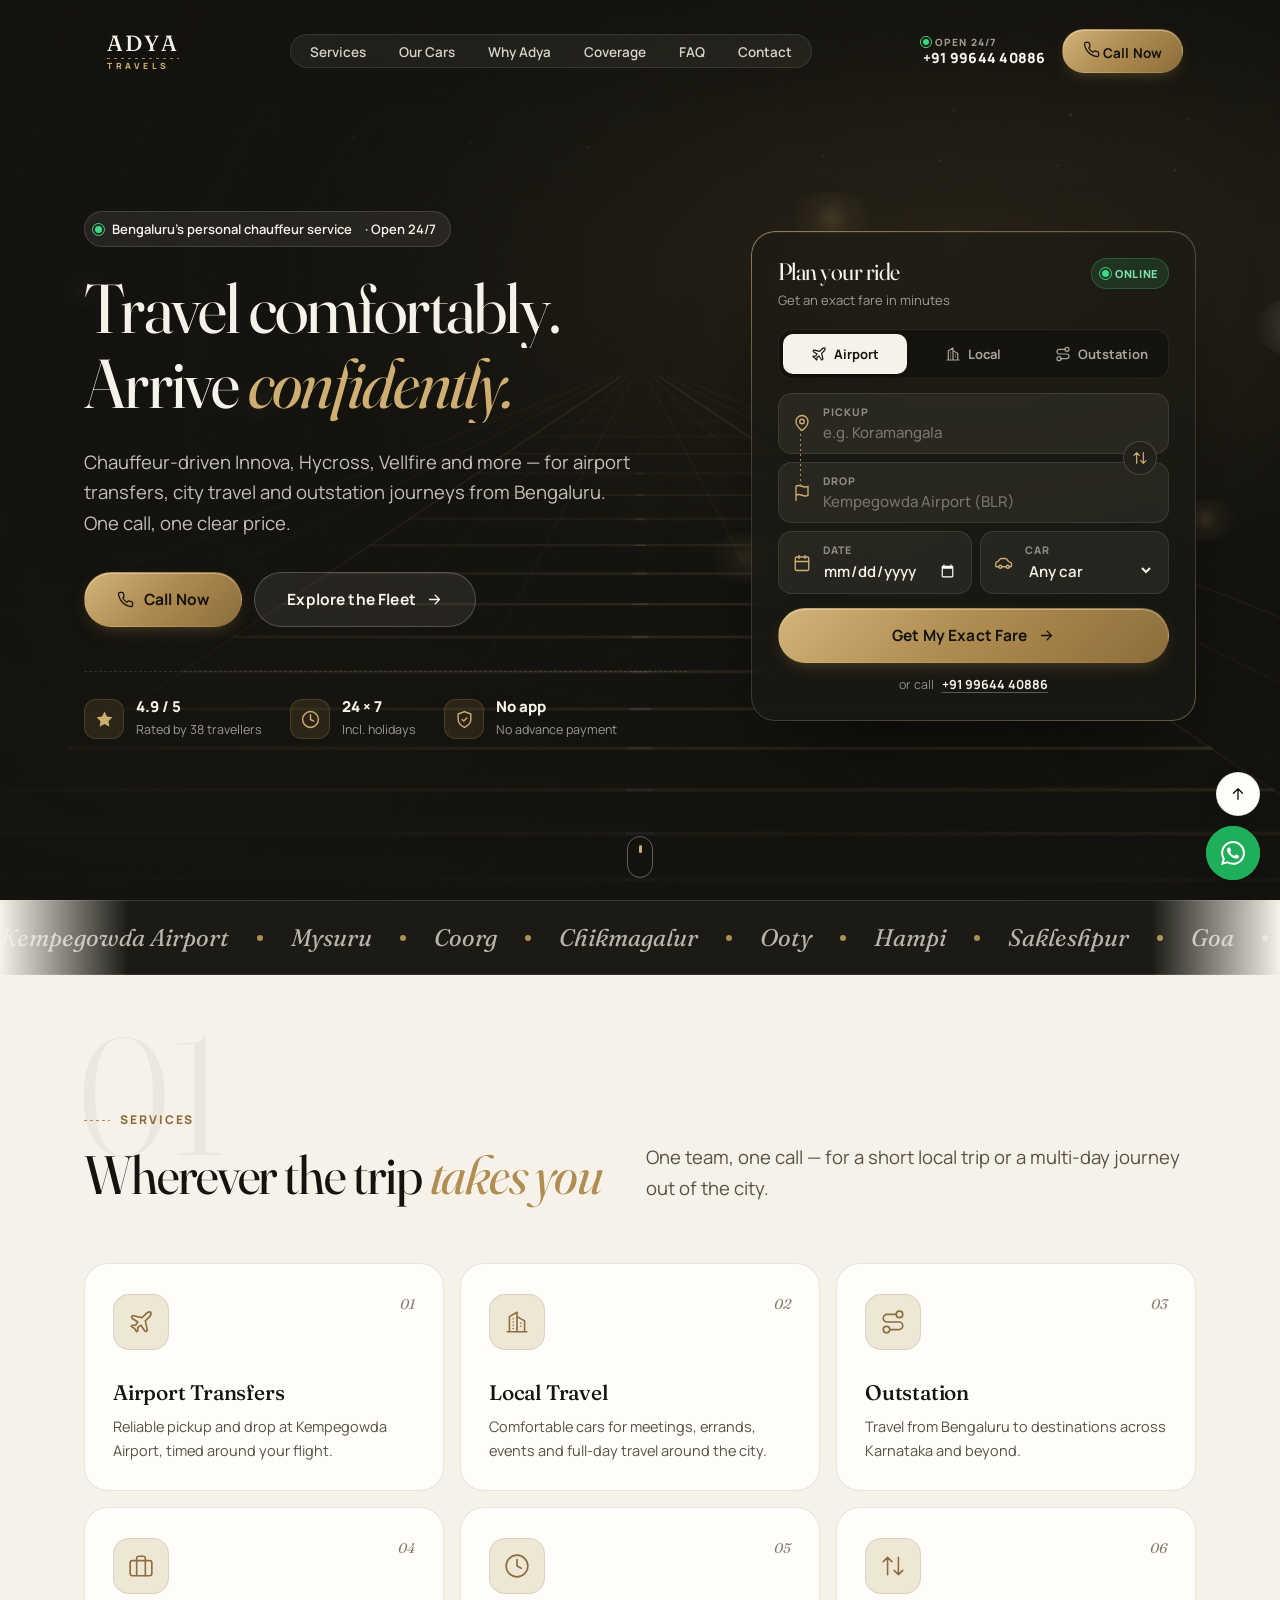
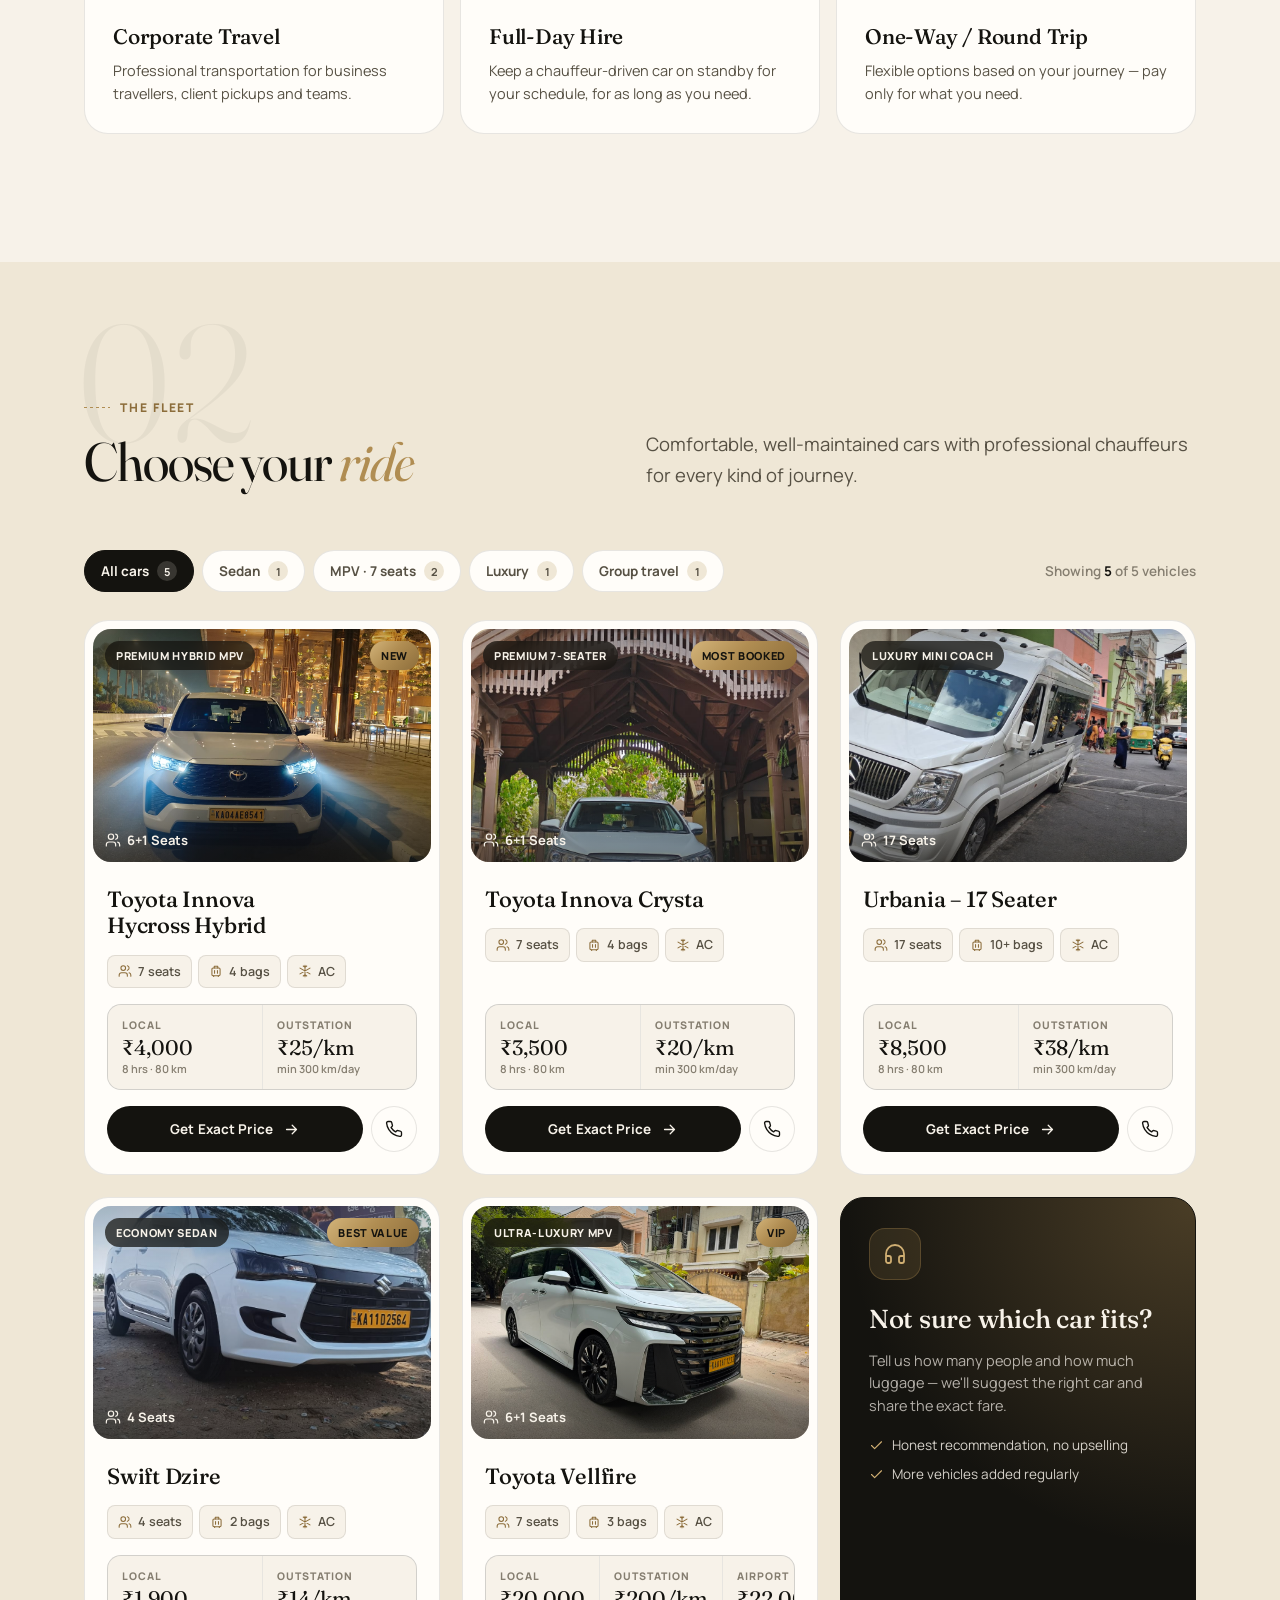
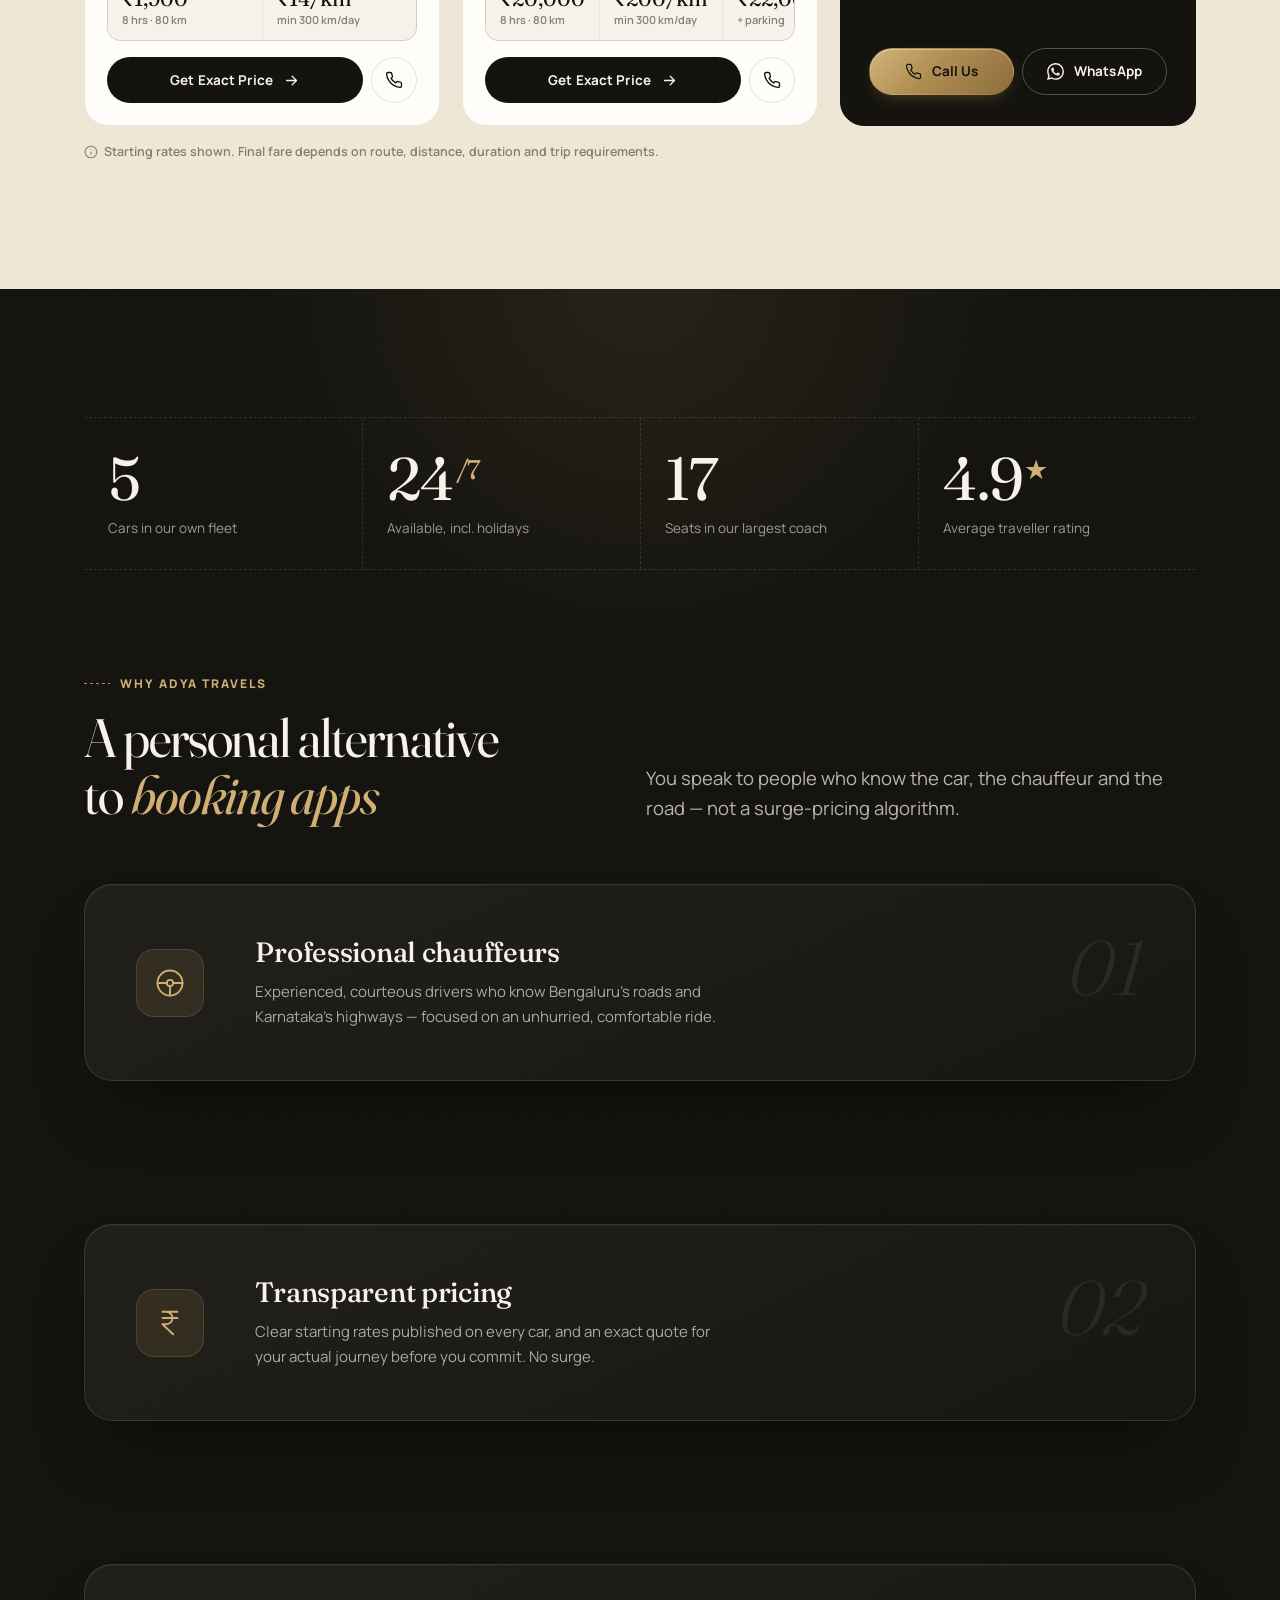
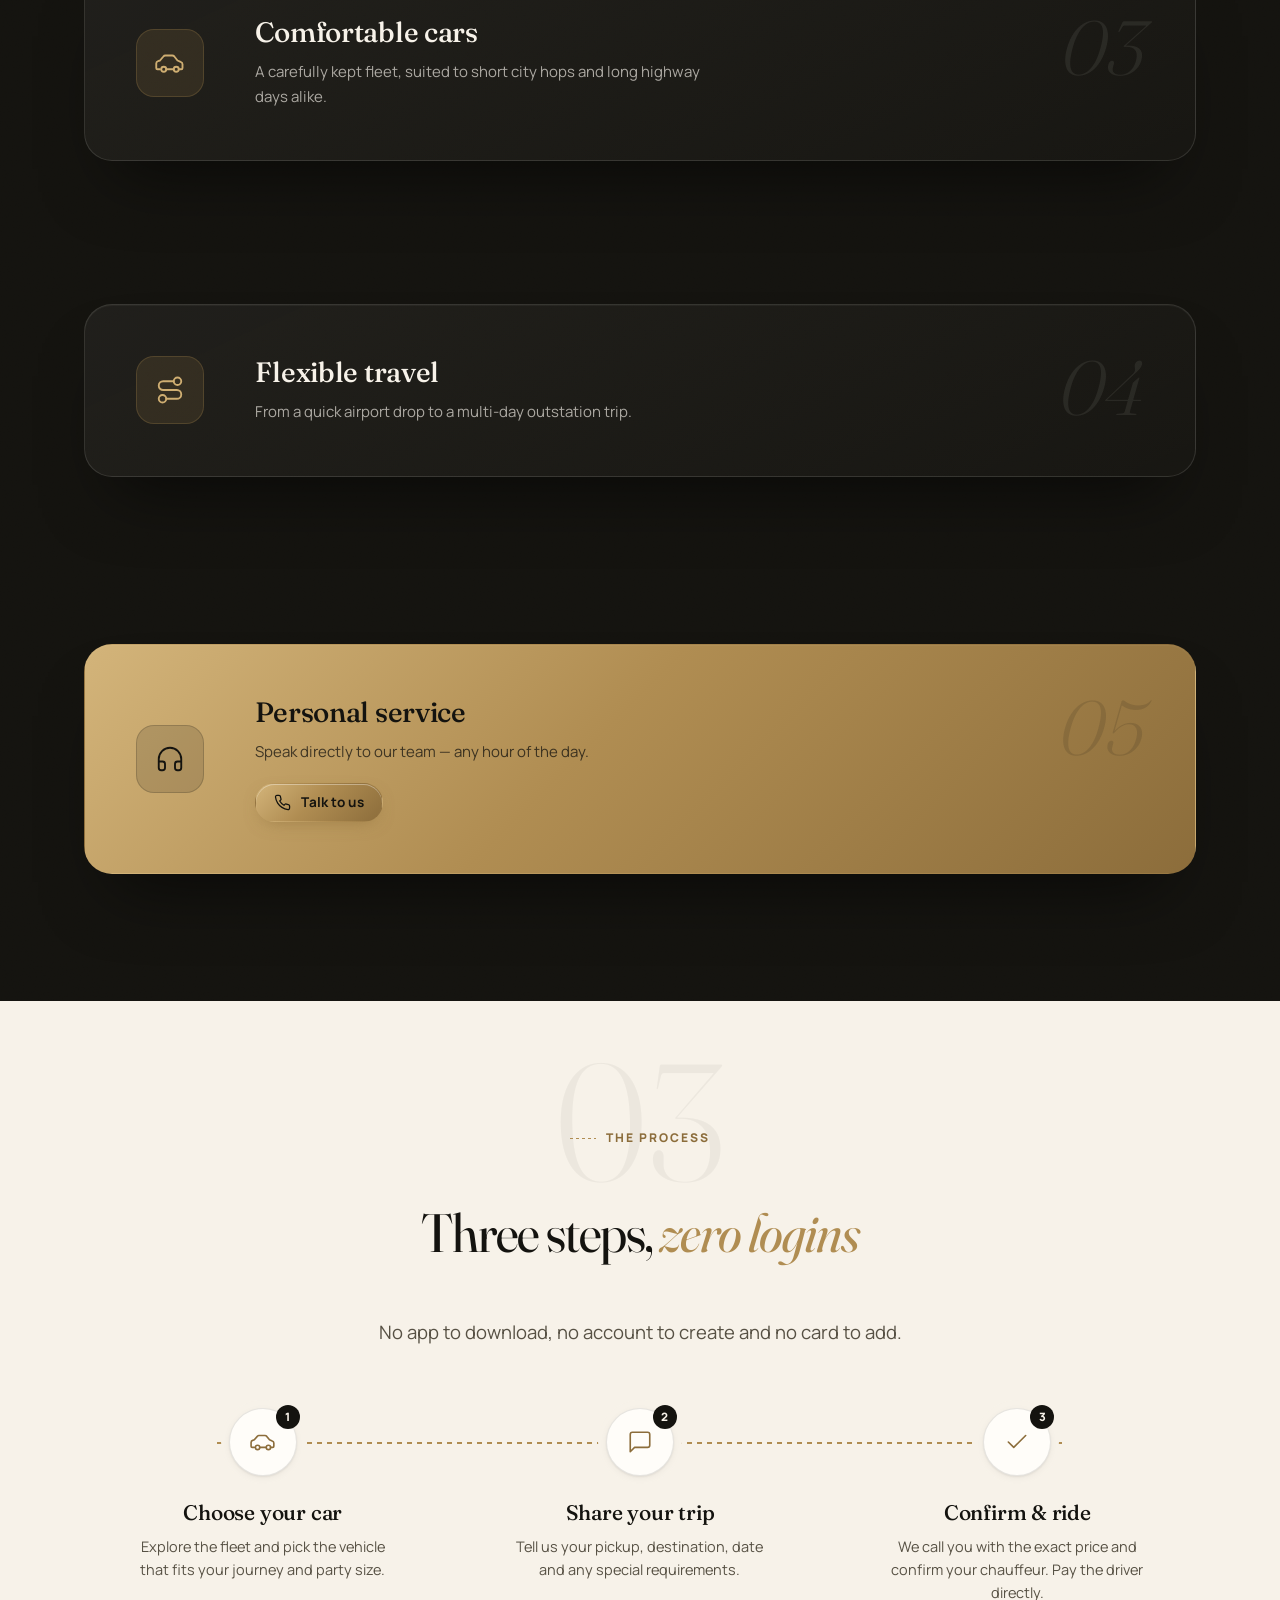
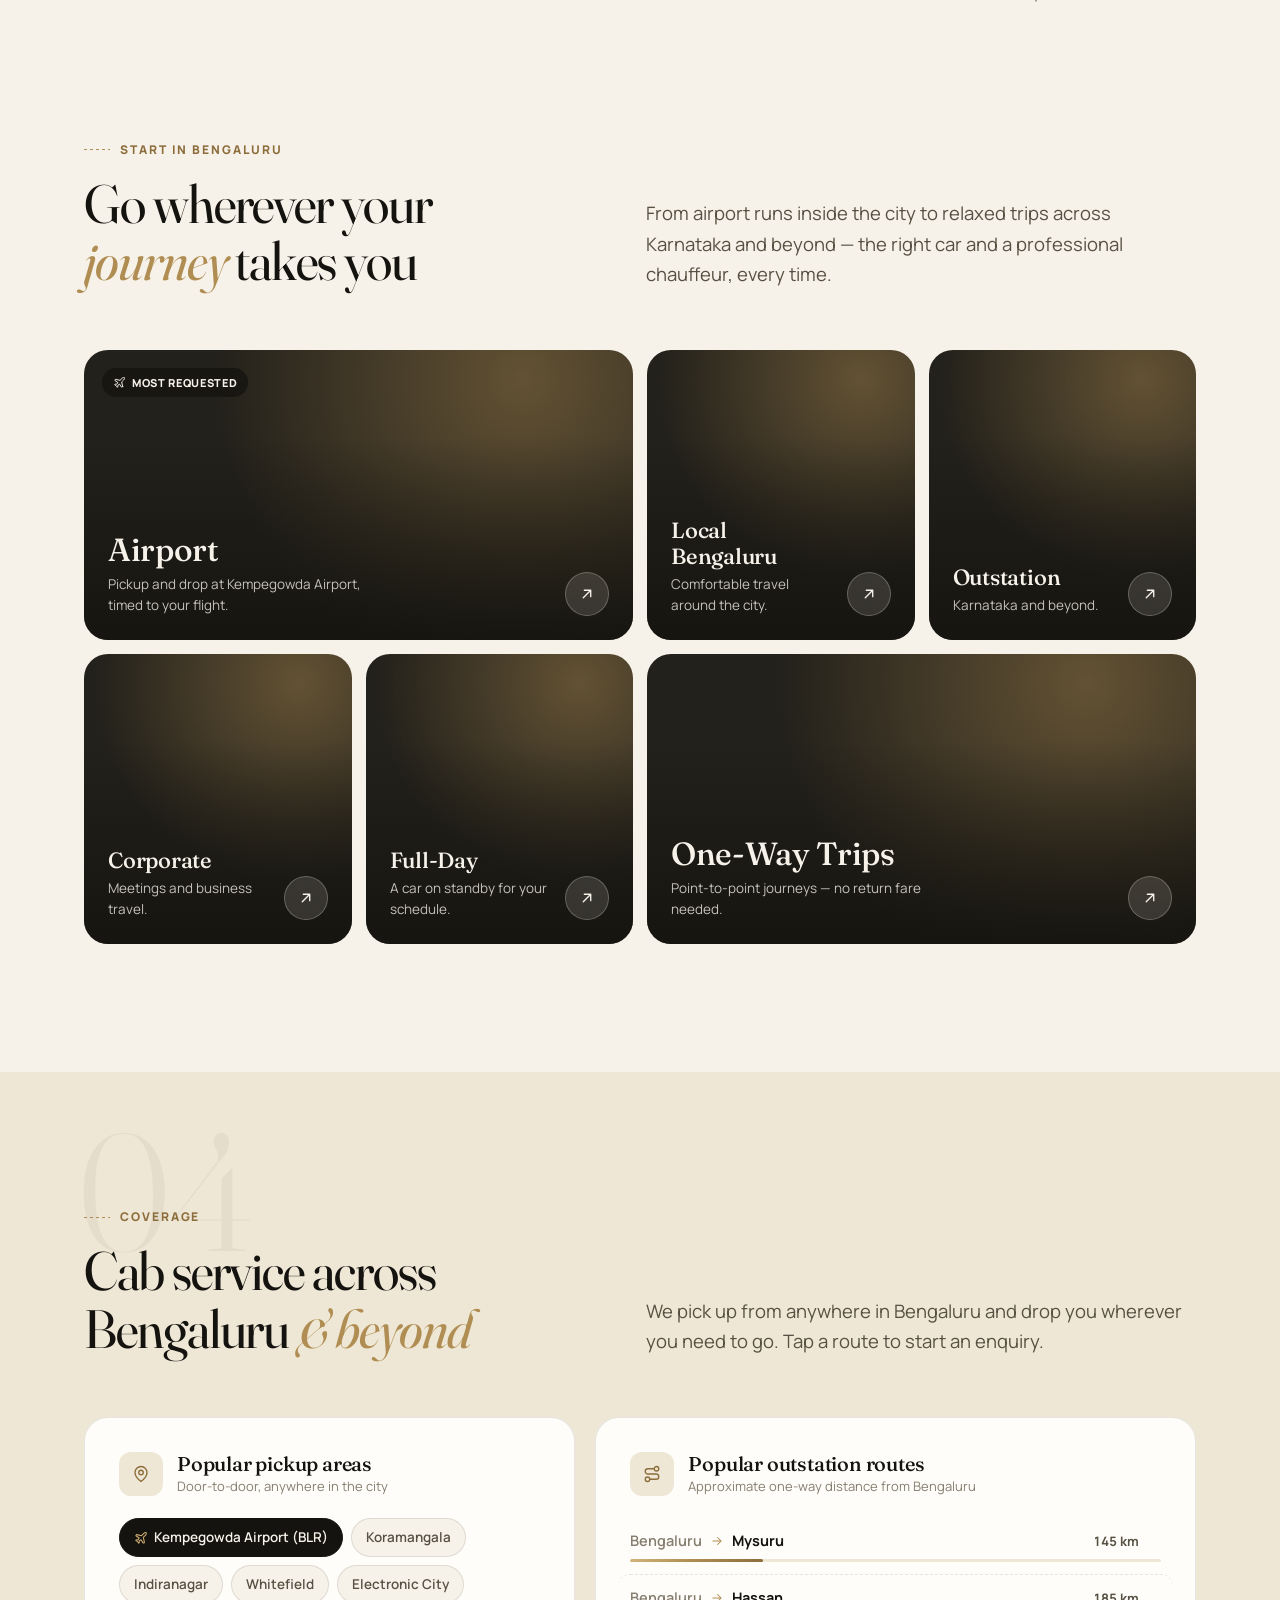
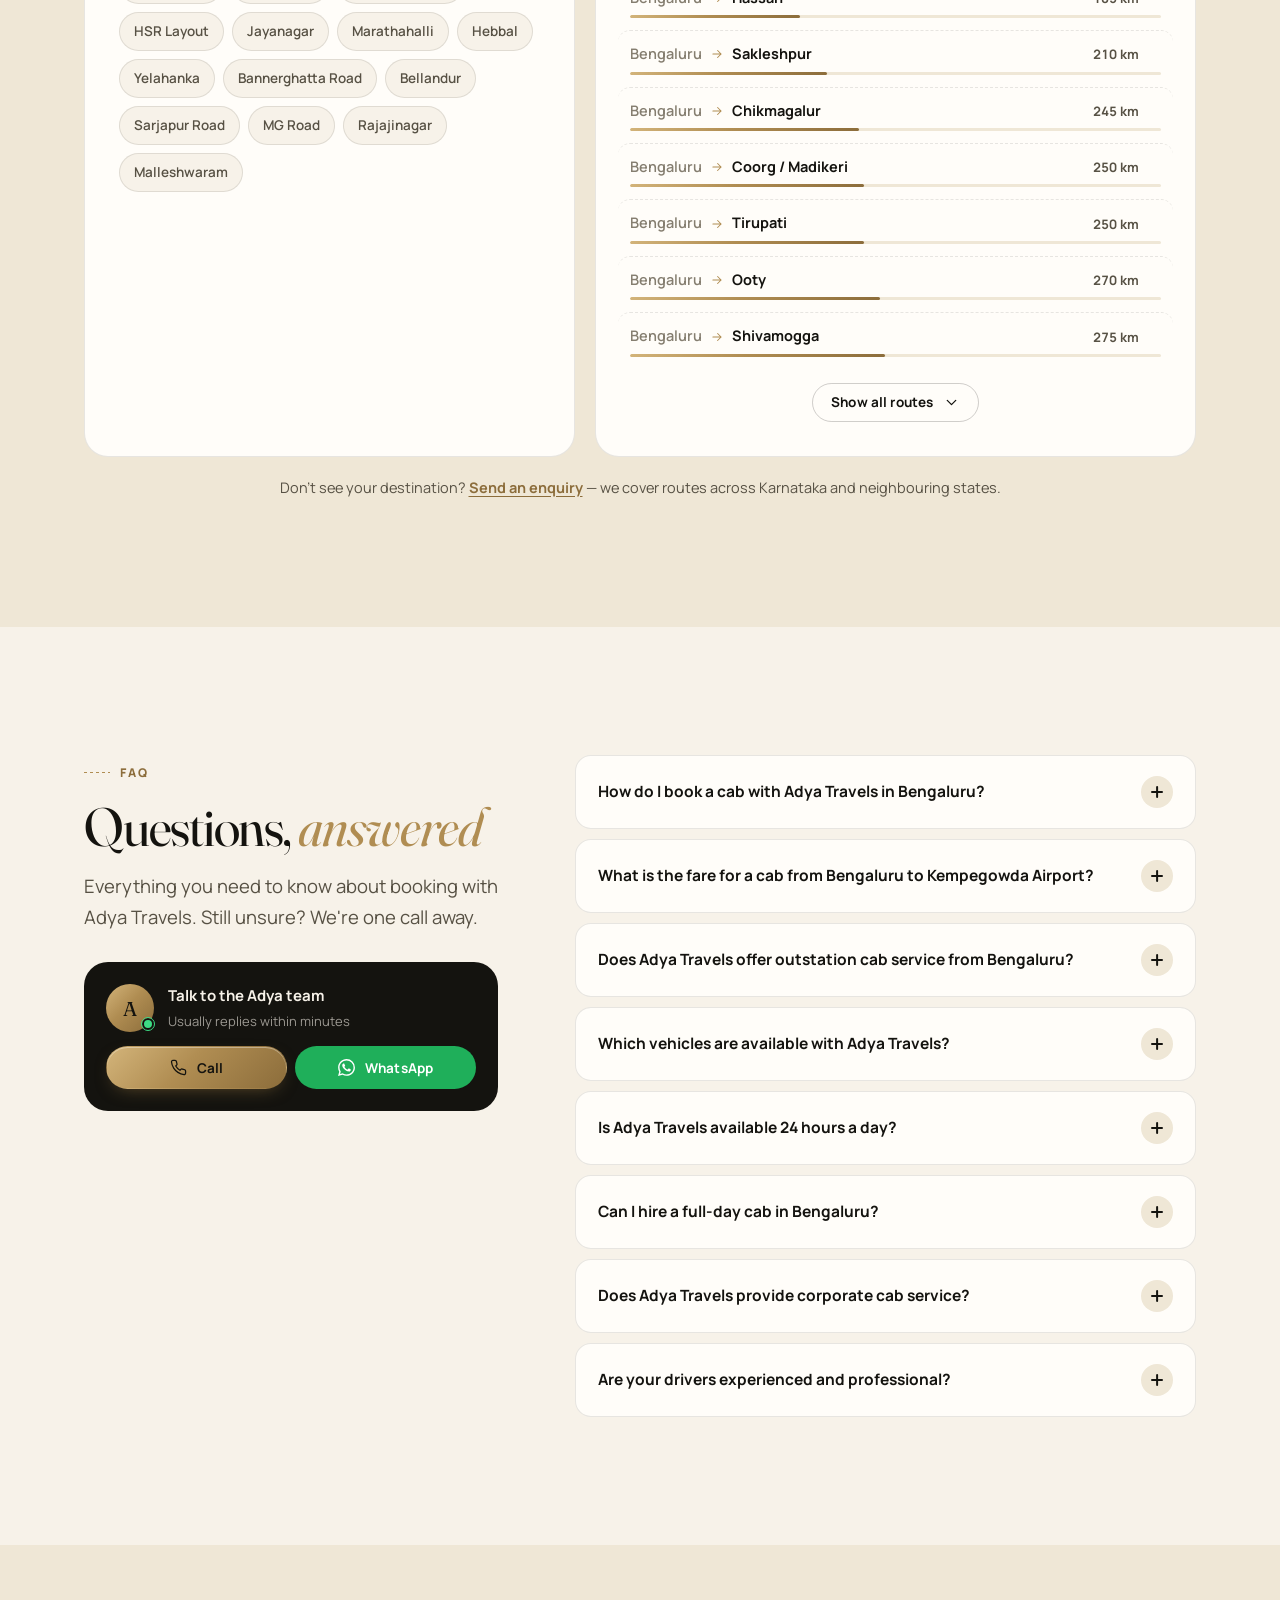
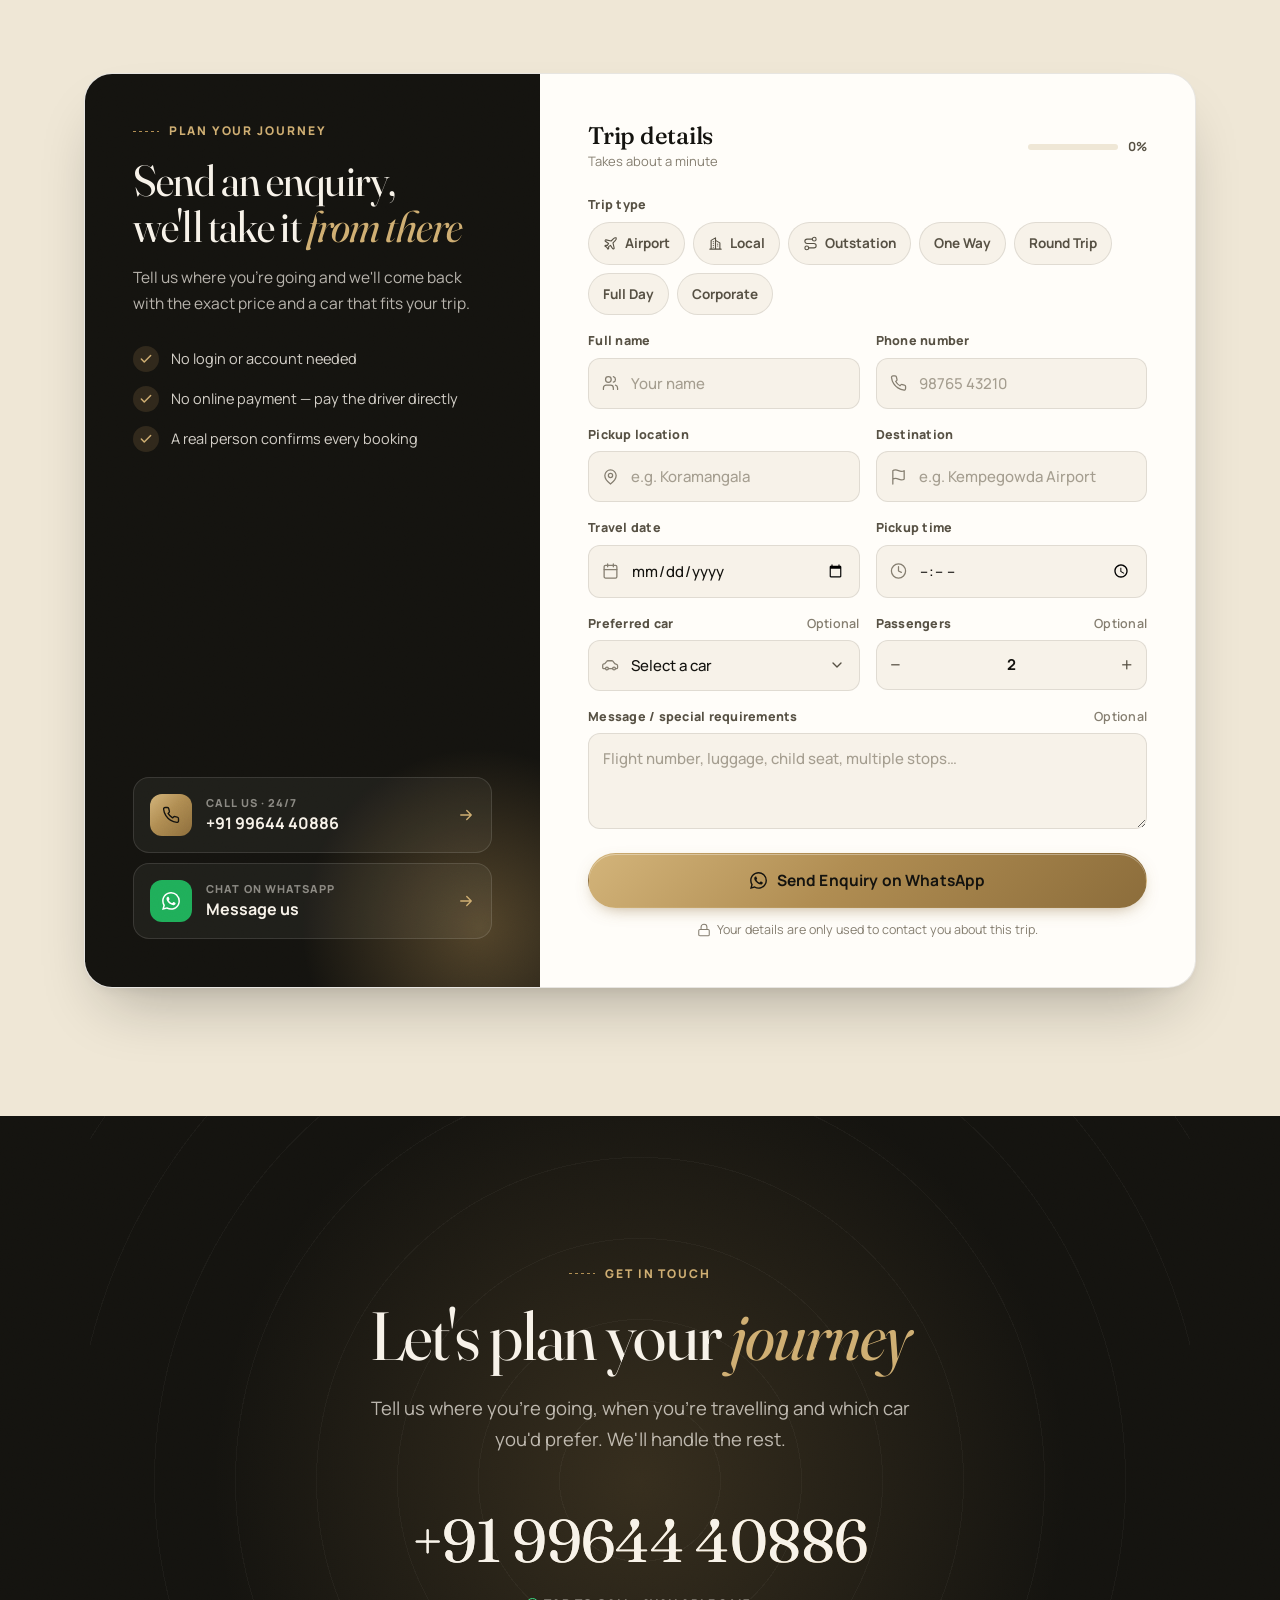
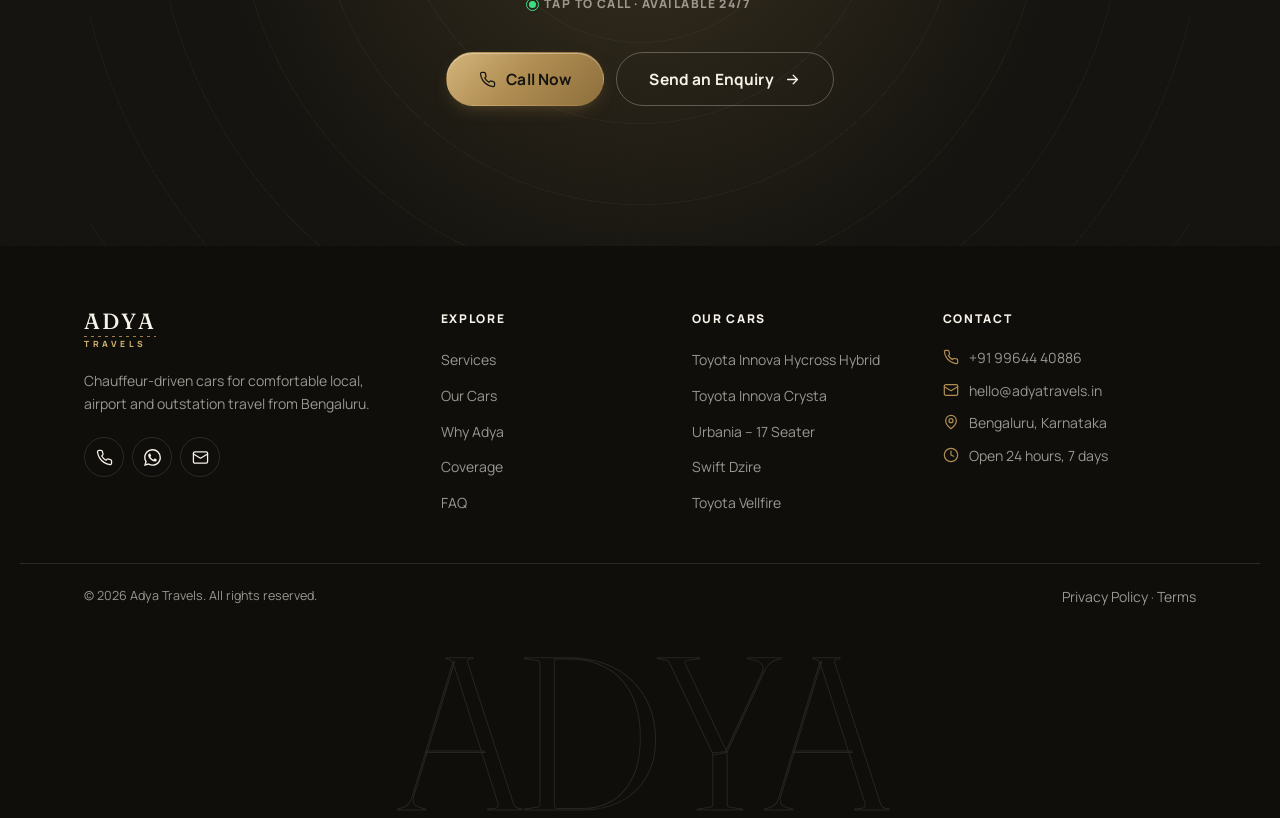
==== commit cd54380a: "Add a hand-built 3D hero animation, custom cursor, tilt cards and a stacked depth section Replaces t" ====
--- a/index.html
+++ b/index.html
@@ -220,6 +220,17 @@
   <symbol id="i-car" viewBox="0 0 24 24"><path d="M19 17h2c.6 0 1-.4 1-1v-3c0-.9-.7-1.7-1.5-1.9L18 10l-2.7-3.4A2 2 0 0 0 13.7 6H8.3a2 2 0 0 0-1.6.8L4 10l-1.6.5C1.6 10.7 1 11.5 1 12.4V16c0 .6.4 1 1 1h2"/><circle cx="7" cy="17" r="2"/><circle cx="17" cy="17" r="2"/><path d="M9 17h6"/></symbol>
   <symbol id="i-sun" viewBox="0 0 24 24"><circle cx="12" cy="12" r="4"/><path d="M12 2v2M12 20v2M4.93 4.93l1.41 1.41M17.66 17.66l1.41 1.41M2 12h2M20 12h2M6.34 17.66l-1.41 1.41M19.07 4.93l-1.41 1.41"/></symbol>
   <symbol id="i-info" viewBox="0 0 24 24"><circle cx="12" cy="12" r="10"/><path d="M12 16v-4M12 8h.01"/></symbol>
+  <defs>
+    <!-- Duotone photo treatment: maps shadows to charcoal, highlights to bronze -->
+    <filter id="duotone">
+      <feColorMatrix type="matrix" values="0.33 0.33 0.33 0 0  0.33 0.33 0.33 0 0  0.33 0.33 0.33 0 0  0 0 0 1 0"/>
+      <feComponentTransfer color-interpolation-filters="sRGB">
+        <feFuncR type="table" tableValues="0.078 0.812"/>
+        <feFuncG type="table" tableValues="0.075 0.682"/>
+        <feFuncB type="table" tableValues="0.058 0.447"/>
+      </feComponentTransfer>
+    </filter>
+  </defs>
 </svg>
 
 <a class="skip-link" href="#main">Skip to content</a>
@@ -289,7 +300,8 @@
 
   <!-- ========== HERO ========== -->
   <section class="hero grain" id="top">
-    <div class="hero-media" role="img" aria-label="Premium chauffeur-driven car on a highway at dusk"></div>
+    <canvas class="hero-canvas" id="heroCanvas" aria-hidden="true"></canvas>
+    <span class="sr-only">Premium chauffeur-driven car on a highway at night</span>
     <div class="hero-shade" aria-hidden="true"></div>
 
     <div class="container hero-inner on-dark" style="background:transparent;">
@@ -406,7 +418,7 @@
   <!-- ========== SERVICES ========== -->
   <section class="section" id="services">
     <div class="container">
-      <div class="section-head reveal">
+      <div class="section-head reveal" data-num="01">
         <div>
           <span class="eyebrow">Services</span>
           <h2>Wherever the trip <em>takes you</em></h2>
@@ -464,7 +476,7 @@
   <!-- ========== OUR CARS ========== -->
   <section class="section bg-soft" id="cars">
     <div class="container">
-      <div class="section-head reveal">
+      <div class="section-head reveal" data-num="02">
         <div>
           <span class="eyebrow">The Fleet</span>
           <h2>Choose your <em>ride</em></h2>
@@ -502,38 +514,48 @@
         <p class="lede">You speak to people who know the car, the chauffeur and the road — not a surge-pricing algorithm.</p>
       </div>
 
-      <div class="bento">
-        <div class="bento-item wide reveal">
-          <span class="num">01</span>
-          <span class="ic"><svg class="i"><use href="#i-driver"/></svg></span>
-          <h3>Professional chauffeurs</h3>
-          <p>Experienced, courteous drivers who know Bengaluru's roads and Karnataka's highways — focused on an unhurried, comfortable ride.</p>
-        </div>
-        <div class="bento-item wide reveal">
-          <span class="num">02</span>
-          <span class="ic"><svg class="i"><use href="#i-rupee"/></svg></span>
-          <h3>Transparent pricing</h3>
-          <p>Clear starting rates published on every car, and an exact quote for your actual journey before you commit. No surge.</p>
-        </div>
-        <div class="bento-item reveal">
-          <span class="num">03</span>
-          <span class="ic"><svg class="i"><use href="#i-car"/></svg></span>
-          <h3>Comfortable cars</h3>
-          <p>A carefully kept fleet, suited to short city hops and long highway days alike.</p>
-        </div>
-        <div class="bento-item reveal">
-          <span class="num">04</span>
-          <span class="ic"><svg class="i"><use href="#i-route"/></svg></span>
-          <h3>Flexible travel</h3>
-          <p>From a quick airport drop to a multi-day outstation trip.</p>
-        </div>
-        <div class="bento-item feature reveal">
-          <span class="num">05</span>
-          <span class="ic"><svg class="i"><use href="#i-headset"/></svg></span>
-          <h3>Personal service</h3>
-          <p>Speak directly to our team — any hour of the day.</p>
-          <a class="btn btn-dark btn-sm" data-phone-href href="tel:+919964440886"><svg class="i"><use href="#i-phone"/></svg>Talk to us</a>
-        </div>
+      <div class="stack" id="whyStack">
+        <div class="stack-wrap"><article class="stack-card reveal" style="--i:0;">
+          <span class="stack-ic"><svg class="i"><use href="#i-driver"/></svg></span>
+          <div class="stack-body">
+            <span class="stack-num">01</span>
+            <h3>Professional chauffeurs</h3>
+            <p>Experienced, courteous drivers who know Bengaluru's roads and Karnataka's highways — focused on an unhurried, comfortable ride.</p>
+          </div>
+        </article></div>
+        <div class="stack-wrap"><article class="stack-card reveal" style="--i:1;">
+          <span class="stack-ic"><svg class="i"><use href="#i-rupee"/></svg></span>
+          <div class="stack-body">
+            <span class="stack-num">02</span>
+            <h3>Transparent pricing</h3>
+            <p>Clear starting rates published on every car, and an exact quote for your actual journey before you commit. No surge.</p>
+          </div>
+        </article></div>
+        <div class="stack-wrap"><article class="stack-card reveal" style="--i:2;">
+          <span class="stack-ic"><svg class="i"><use href="#i-car"/></svg></span>
+          <div class="stack-body">
+            <span class="stack-num">03</span>
+            <h3>Comfortable cars</h3>
+            <p>A carefully kept fleet, suited to short city hops and long highway days alike.</p>
+          </div>
+        </article></div>
+        <div class="stack-wrap"><article class="stack-card reveal" style="--i:3;">
+          <span class="stack-ic"><svg class="i"><use href="#i-route"/></svg></span>
+          <div class="stack-body">
+            <span class="stack-num">04</span>
+            <h3>Flexible travel</h3>
+            <p>From a quick airport drop to a multi-day outstation trip.</p>
+          </div>
+        </article></div>
+        <div class="stack-wrap stack-wrap-last"><article class="stack-card stack-card-feature reveal" style="--i:4;">
+          <span class="stack-ic"><svg class="i"><use href="#i-headset"/></svg></span>
+          <div class="stack-body">
+            <span class="stack-num">05</span>
+            <h3>Personal service</h3>
+            <p>Speak directly to our team — any hour of the day.</p>
+            <a class="btn btn-primary btn-sm" data-phone-href href="tel:+919964440886"><svg class="i"><use href="#i-phone"/></svg>Talk to us</a>
+          </div>
+        </article></div>
       </div>
     </div>
   </section>
@@ -541,7 +563,7 @@
   <!-- ========== HOW IT WORKS ========== -->
   <section class="section">
     <div class="container">
-      <div class="section-head center reveal">
+      <div class="section-head center reveal" data-num="03">
         <span class="eyebrow">The Process</span>
         <h2>Three steps, <em>zero logins</em></h2>
         <p class="lede">No app to download, no account to create and no card to add.</p>
@@ -579,28 +601,28 @@
       </div>
       <div class="journey-grid">
         <a class="journey-card reveal js-enquire-generic" data-trip="Airport Transfer" href="#enquire">
-          <img src="https://images.unsplash.com/photo-1436491865332-7a61a109cc05?q=80&w=1400&auto=format&fit=crop" alt="Aircraft wing above the clouds" loading="lazy" />
+          <img src="https://images.unsplash.com/photo-1436491865332-7a61a109cc05?q=80&w=1400&auto=format&fit=crop" alt="Aircraft wing above the clouds" loading="lazy" style="filter:url(#duotone)" />
           <span class="journey-label tag"><svg class="i" style="width:13px;height:13px"><use href="#i-plane"/></svg>Most requested</span>
           <div class="journey-content"><div><h3>Airport</h3><p>Pickup and drop at Kempegowda Airport, timed to your flight.</p></div><span class="journey-go"><svg class="i"><use href="#i-arrow"/></svg></span></div>
         </a>
         <a class="journey-card reveal js-enquire-generic" data-trip="Local" href="#enquire">
-          <img src="https://images.unsplash.com/photo-1580273916550-e323be2ae537?q=80&w=900&auto=format&fit=crop" alt="City street at night" loading="lazy" />
+          <img src="https://images.unsplash.com/photo-1580273916550-e323be2ae537?q=80&w=900&auto=format&fit=crop" alt="City street at night" loading="lazy" style="filter:url(#duotone)" />
           <div class="journey-content"><div><h3>Local Bengaluru</h3><p>Comfortable travel around the city.</p></div><span class="journey-go"><svg class="i"><use href="#i-arrow"/></svg></span></div>
         </a>
         <a class="journey-card reveal js-enquire-generic" data-trip="Outstation" href="#enquire">
-          <img src="https://images.unsplash.com/photo-1470770841072-f978cf4d019e?q=80&w=900&auto=format&fit=crop" alt="Road winding toward green hills" loading="lazy" />
+          <img src="https://images.unsplash.com/photo-1470770841072-f978cf4d019e?q=80&w=900&auto=format&fit=crop" alt="Road winding toward green hills" loading="lazy" style="filter:url(#duotone)" />
           <div class="journey-content"><div><h3>Outstation</h3><p>Karnataka and beyond.</p></div><span class="journey-go"><svg class="i"><use href="#i-arrow"/></svg></span></div>
         </a>
         <a class="journey-card reveal js-enquire-generic" data-trip="Corporate" href="#enquire">
-          <img src="https://images.unsplash.com/photo-1497215842964-222b430dc094?q=80&w=900&auto=format&fit=crop" alt="Modern office interior" loading="lazy" />
+          <img src="https://images.unsplash.com/photo-1497215842964-222b430dc094?q=80&w=900&auto=format&fit=crop" alt="Modern office interior" loading="lazy" style="filter:url(#duotone)" />
           <div class="journey-content"><div><h3>Corporate</h3><p>Meetings and business travel.</p></div><span class="journey-go"><svg class="i"><use href="#i-arrow"/></svg></span></div>
         </a>
         <a class="journey-card reveal js-enquire-generic" data-trip="Full Day" href="#enquire">
-          <img src="https://images.unsplash.com/photo-1449965408869-eaa3f722e40d?q=80&w=900&auto=format&fit=crop" alt="Car waiting on a city road" loading="lazy" />
+          <img src="https://images.unsplash.com/photo-1449965408869-eaa3f722e40d?q=80&w=900&auto=format&fit=crop" alt="Car waiting on a city road" loading="lazy" style="filter:url(#duotone)" />
           <div class="journey-content"><div><h3>Full-Day</h3><p>A car on standby for your schedule.</p></div><span class="journey-go"><svg class="i"><use href="#i-arrow"/></svg></span></div>
         </a>
         <a class="journey-card reveal js-enquire-generic" data-trip="One Way" href="#enquire">
-          <img src="https://images.unsplash.com/photo-1519003722824-194d4455a60c?q=80&w=1400&auto=format&fit=crop" alt="Open highway stretching to the horizon" loading="lazy" />
+          <img src="https://images.unsplash.com/photo-1519003722824-194d4455a60c?q=80&w=1400&auto=format&fit=crop" alt="Open highway stretching to the horizon" loading="lazy" style="filter:url(#duotone)" />
           <div class="journey-content"><div><h3>One-Way Trips</h3><p>Point-to-point journeys — no return fare needed.</p></div><span class="journey-go"><svg class="i"><use href="#i-arrow"/></svg></span></div>
         </a>
       </div>
@@ -610,7 +632,7 @@
   <!-- ========== AREAS SERVED ========== -->
   <section class="section bg-soft areas-section" id="areas">
     <div class="container">
-      <div class="section-head reveal">
+      <div class="section-head reveal" data-num="04">
         <div>
           <span class="eyebrow">Coverage</span>
           <h2>Cab service across Bengaluru <em>&amp; beyond</em></h2>
@@ -959,6 +981,8 @@
 <div class="toast" id="toast" role="status" aria-live="polite"><svg class="i"><use href="#i-check"/></svg><span></span></div>
 
 <script src="js/data.js"></script>
+<script src="js/hero-scene.js"></script>
 <script src="js/main.js"></script>
+<script src="js/interact-fx.js"></script>
 </body>
 </html>
--- a/css/style.css
+++ b/css/style.css
@@ -474,19 +474,20 @@
   overflow:hidden;
   padding: calc(var(--nav-h) + 48px) 0 72px;
 }
-.hero-media{
-  position:absolute; inset:-4%;
-  background: url('https://images.unsplash.com/photo-1550355291-bbee04a92027?q=80&w=2000&auto=format&fit=crop') center 60% / cover no-repeat;
-  animation: heroReveal 2.4s var(--ease) forwards;
+.hero-canvas{
+  position:absolute; inset:0; width:100%; height:100%;
+  display:block;
+  opacity: 0;
+  animation: heroCanvasIn 1.6s var(--ease) .15s forwards;
   will-change: transform;
 }
+@keyframes heroCanvasIn{ from{ opacity:0; } to{ opacity:1; } }
 .hero-shade{
   position:absolute; inset:0; z-index:1;
   background:
-    linear-gradient(90deg, rgba(20,19,15,.92) 0%, rgba(20,19,15,.7) 45%, rgba(20,19,15,.35) 100%),
-    linear-gradient(180deg, rgba(20,19,15,.3) 0%, transparent 30%, transparent 60%, rgba(20,19,15,.95) 100%);
-}
-@keyframes heroReveal{ from{ transform: scale(1.14); opacity:.4; } to{ transform: scale(1.02); opacity:1; } }
+    linear-gradient(90deg, rgba(20,19,15,.85) 0%, rgba(20,19,15,.55) 45%, rgba(20,19,15,.22) 100%),
+    linear-gradient(180deg, rgba(20,19,15,.25) 0%, transparent 26%, transparent 58%, rgba(20,19,15,.96) 100%);
+}
 
 .hero-inner{
   position:relative; z-index:2;
@@ -781,7 +782,16 @@
   display:flex; flex-direction:column;
   transition: transform .55s var(--ease), box-shadow .55s var(--ease), opacity .4s var(--ease), border-color .4s;
   position: relative;
-}
+  transform-style: preserve-3d;
+}
+/* Tilt glare — js/interact-fx.js sets --glare-x/--glare-y while tracking the pointer */
+.car-card::after, .journey-card::after, .mini-car::after{
+  content:''; position:absolute; inset:0; z-index:3; pointer-events:none; border-radius:inherit;
+  background: radial-gradient(circle at var(--glare-x,50%) var(--glare-y,-20%), rgba(255,255,255,.5), transparent 45%);
+  opacity: 0; transition: opacity .4s var(--ease);
+  mix-blend-mode: soft-light;
+}
+.car-card:hover::after, .journey-card:hover::after, .mini-car:hover::after{ opacity: 1; }
 .car-card:hover{ transform: translateY(-8px); box-shadow: var(--shadow-l); border-color: rgba(176,141,82,.3); }
 .car-card.is-hidden{ display:none; }
 .car-card.is-entering{ animation: cardIn .6s var(--ease) both; }
@@ -926,59 +936,69 @@
   .stat{ padding: 22px 16px; }
 }
 
-/* ---------- Why Adya (bento) ---------- */
+/* ---------- Why Adya — a stacked deck, not a bento grid ---------- */
 .why-section{ overflow: hidden; }
 .why-section::before{
   content:''; position:absolute; left: 50%; top: -20%; width: 900px; height: 900px; transform: translateX(-50%);
   background: radial-gradient(circle, rgba(176,141,82,.12), transparent 60%); pointer-events:none;
 }
-.bento{
-  display:grid;
-  grid-template-columns: repeat(6, 1fr);
-  gap: 14px;
-  position: relative;
-}
-.bento-item{
-  grid-column: span 2;
-  background: linear-gradient(180deg, rgba(246,241,233,.05), rgba(246,241,233,.02));
+
+.stack{ position: relative; }
+.stack-wrap{ height: 42vh; min-height: 240px; max-height: 340px; }
+.stack-wrap-last{ height: auto; min-height: 0; }
+
+.stack-card{
+  position: sticky;
+  top: 116px;
+  z-index: calc(var(--i) + 1);
+  display: flex;
+  align-items: center;
+  gap: clamp(24px, 4vw, 56px);
+  padding: clamp(30px, 4vw, 52px);
+  border-radius: 28px;
   border: 1px solid var(--charcoal-line);
-  border-radius: var(--radius-l);
-  padding: 28px;
-  position: relative; overflow: hidden;
-  transition: border-color .4s var(--ease), transform .5s var(--ease), background .4s;
-}
-.bento-item:hover{ border-color: rgba(176,141,82,.45); transform: translateY(-4px); background: linear-gradient(180deg, rgba(246,241,233,.07), rgba(246,241,233,.03)); }
-.bento-item.wide{ grid-column: span 3; }
-.bento-item .ic{
-  width: 48px; height: 48px; border-radius: 14px;
-  display:grid; place-items:center;
+  background: linear-gradient(155deg, rgba(246,241,233,.055), rgba(246,241,233,.015));
+  box-shadow: 0 40px 70px -32px rgba(0,0,0,.6), inset 0 1px 0 rgba(255,255,255,.04);
+  transform: scale(var(--stack-scale, 1));
+  filter: brightness(var(--stack-bright, 1));
+  transition: transform .12s linear, filter .12s linear, border-color .4s var(--ease);
+  will-change: transform, filter;
+}
+.stack-card:hover{ border-color: rgba(176,141,82,.4); }
+
+.stack-ic{
+  width: 68px; height: 68px; border-radius: 18px;
+  display:grid; place-items:center; flex-shrink: 0;
   background: rgba(176,141,82,.14); color: var(--bronze-light);
   border: 1px solid rgba(176,141,82,.25);
-  margin-bottom: 44px;
-}
-.bento-item .ic .i{ width:22px; height:22px; stroke-width:1.6; }
-.bento-item .num{ position:absolute; top: 28px; right: 28px; font-family: var(--font-display); font-style: italic; font-size: 14px; color: rgba(246,241,233,.35); }
-.bento-item h3{ font-size: 21px; margin-bottom: 8px; }
-.bento-item p{ color: rgba(246,241,233,0.66); font-size:14.5px; line-height:1.6; max-width: 42ch; }
-.bento-item.feature{
+}
+.stack-ic .i{ width: 30px; height: 30px; stroke-width: 1.5; }
+
+.stack-body{ position: relative; flex: 1; min-width: 0; }
+.stack-num{
+  position: absolute; top: -6px; right: 0;
+  font-family: var(--font-display); font-style: italic; font-weight: 300;
+  font-size: clamp(48px, 6vw, 84px); line-height: 1;
+  color: rgba(246,241,233,.08);
+  pointer-events: none;
+}
+.stack-body h3{ font-size: clamp(22px, 2.4vw, 28px); margin-bottom: 10px; max-width: 20ch; }
+.stack-body p{ color: rgba(246,241,233,0.66); font-size: 15px; line-height:1.65; max-width: 52ch; }
+.stack-body .btn{ margin-top: 18px; }
+
+.stack-card-feature{
   background: var(--grad-bronze);
   border-color: transparent;
   color: var(--charcoal);
 }
-.bento-item.feature:hover{ background: var(--grad-bronze); }
-.bento-item.feature .ic{ background: rgba(20,19,15,.12); color: var(--charcoal); border-color: rgba(20,19,15,.15); }
-.bento-item.feature p{ color: rgba(20,19,15,.72); }
-.bento-item.feature .num{ color: rgba(20,19,15,.45); }
-.bento-item.feature .btn{ margin-top: 20px; }
-@media (max-width: 960px){
-  .bento{ grid-template-columns: repeat(2, 1fr); }
-  .bento-item, .bento-item.wide{ grid-column: span 1; }
-  .bento-item.feature{ grid-column: span 2; }
-}
-@media (max-width: 580px){
-  .bento{ grid-template-columns: 1fr; }
-  .bento-item, .bento-item.wide, .bento-item.feature{ grid-column: span 1; padding: 22px; }
-  .bento-item .ic{ margin-bottom: 24px; }
+.stack-card-feature .stack-ic{ background: rgba(20,19,15,.14); color: var(--charcoal); border-color: rgba(20,19,15,.18); }
+.stack-card-feature .stack-body p{ color: rgba(20,19,15,.75); }
+.stack-card-feature .stack-num{ color: rgba(20,19,15,.12); }
+
+@media (max-width: 780px){
+  .stack-wrap{ height: 50vh; min-height: 300px; }
+  .stack-card{ top: 84px; flex-direction: column; align-items: flex-start; text-align: left; gap: 18px; padding: 26px; border-radius: 22px; }
+  .stack-num{ font-size: 42px; top: -2px; }
 }
 
 /* ---------- How it works ---------- */
@@ -1052,6 +1072,8 @@
   border-radius: var(--radius-l);
   background: radial-gradient(circle at 80% 10%, rgba(176,141,82,.45), transparent 60%), var(--charcoal-soft);
   isolation: isolate;
+  transition: transform .5s var(--ease);
+  transform-style: preserve-3d;
 }
 .journey-card:nth-child(1), .journey-card:nth-child(6){ grid-column: span 2; }
 .journey-card img{ color: transparent; font-size: 0; position:absolute; inset:0; width:100%; height:100%; object-fit:cover; transition: transform 1.1s var(--ease); z-index:-2; }
@@ -1567,6 +1589,58 @@
 }
 .on-dark .badge-chip{ background: rgba(176,141,82,.18); color: var(--bronze-light); }
 
+/* ============================================================
+   Custom cursor — a leading dot, a trailing ring. Desktop only;
+   js/interact-fx.js adds the .cx-active class and the two nodes.
+   ============================================================ */
+html.cx-active, html.cx-active a, html.cx-active button{ cursor: none; }
+html.cx-active input, html.cx-active textarea, html.cx-active select{ cursor: auto; }
+.cx-dot, .cx-ring{
+  position: fixed; top:0; left:0; z-index: 950;
+  pointer-events: none;
+  opacity: 0;
+  transition: opacity .3s var(--ease);
+  will-change: transform;
+}
+.cx-dot{
+  width: 7px; height: 7px; margin: -3.5px;
+  border-radius: 50%;
+  background: var(--bronze);
+}
+.cx-ring{
+  width: 34px; height: 34px; margin: -17px;
+  border-radius: 50%;
+  border: 1.5px solid rgba(176,141,82,.55);
+  transition: opacity .3s var(--ease), width .3s var(--ease-spring), height .3s var(--ease-spring), margin .3s var(--ease-spring), border-color .3s, background .3s;
+}
+.cx-dot.is-visible, .cx-ring.is-visible{ opacity: 1; }
+.cx-ring.is-hover{
+  width: 58px; height: 58px; margin: -29px;
+  background: rgba(176,141,82,.1);
+  border-color: var(--bronze);
+}
+.cx-ring.is-down{ width: 26px; height: 26px; margin: -13px; }
+@media (max-width: 1100px){ .cx-dot, .cx-ring{ display: none; } }
+
+/* Ghost numeral behind a section head — a quiet editorial marker */
+.section-head[data-num]{ position: relative; }
+.section-head[data-num]::before{
+  content: attr(data-num);
+  position: absolute;
+  top: -0.55em; left: -0.04em;
+  font-family: var(--font-display);
+  font-weight: 300;
+  font-size: clamp(90px, 13vw, 220px);
+  line-height: 1;
+  color: var(--charcoal);
+  opacity: .045;
+  pointer-events: none;
+  z-index: -1;
+  user-select: none;
+}
+.on-dark .section-head[data-num]::before{ color: var(--ivory); opacity: .05; }
+.section-head.center[data-num]::before{ left: 50%; transform: translateX(-50%); }
+
 @media (max-width: 780px){
   :root{ --nav-h: 68px; }
   .nav{ padding: 12px 0; }
@@ -1738,6 +1812,8 @@
   border-radius: var(--radius-m); overflow: hidden;
   background: var(--white); border: 1px solid var(--ivory-line);
   transition: transform .5s var(--ease), box-shadow .5s var(--ease);
+  position: relative;
+  transform-style: preserve-3d;
 }
 .mini-car:hover{ transform: translateY(-6px); box-shadow: var(--shadow-m); }
 .mini-car .media{ aspect-ratio: 16/10; overflow: hidden; background: var(--ivory-soft); }
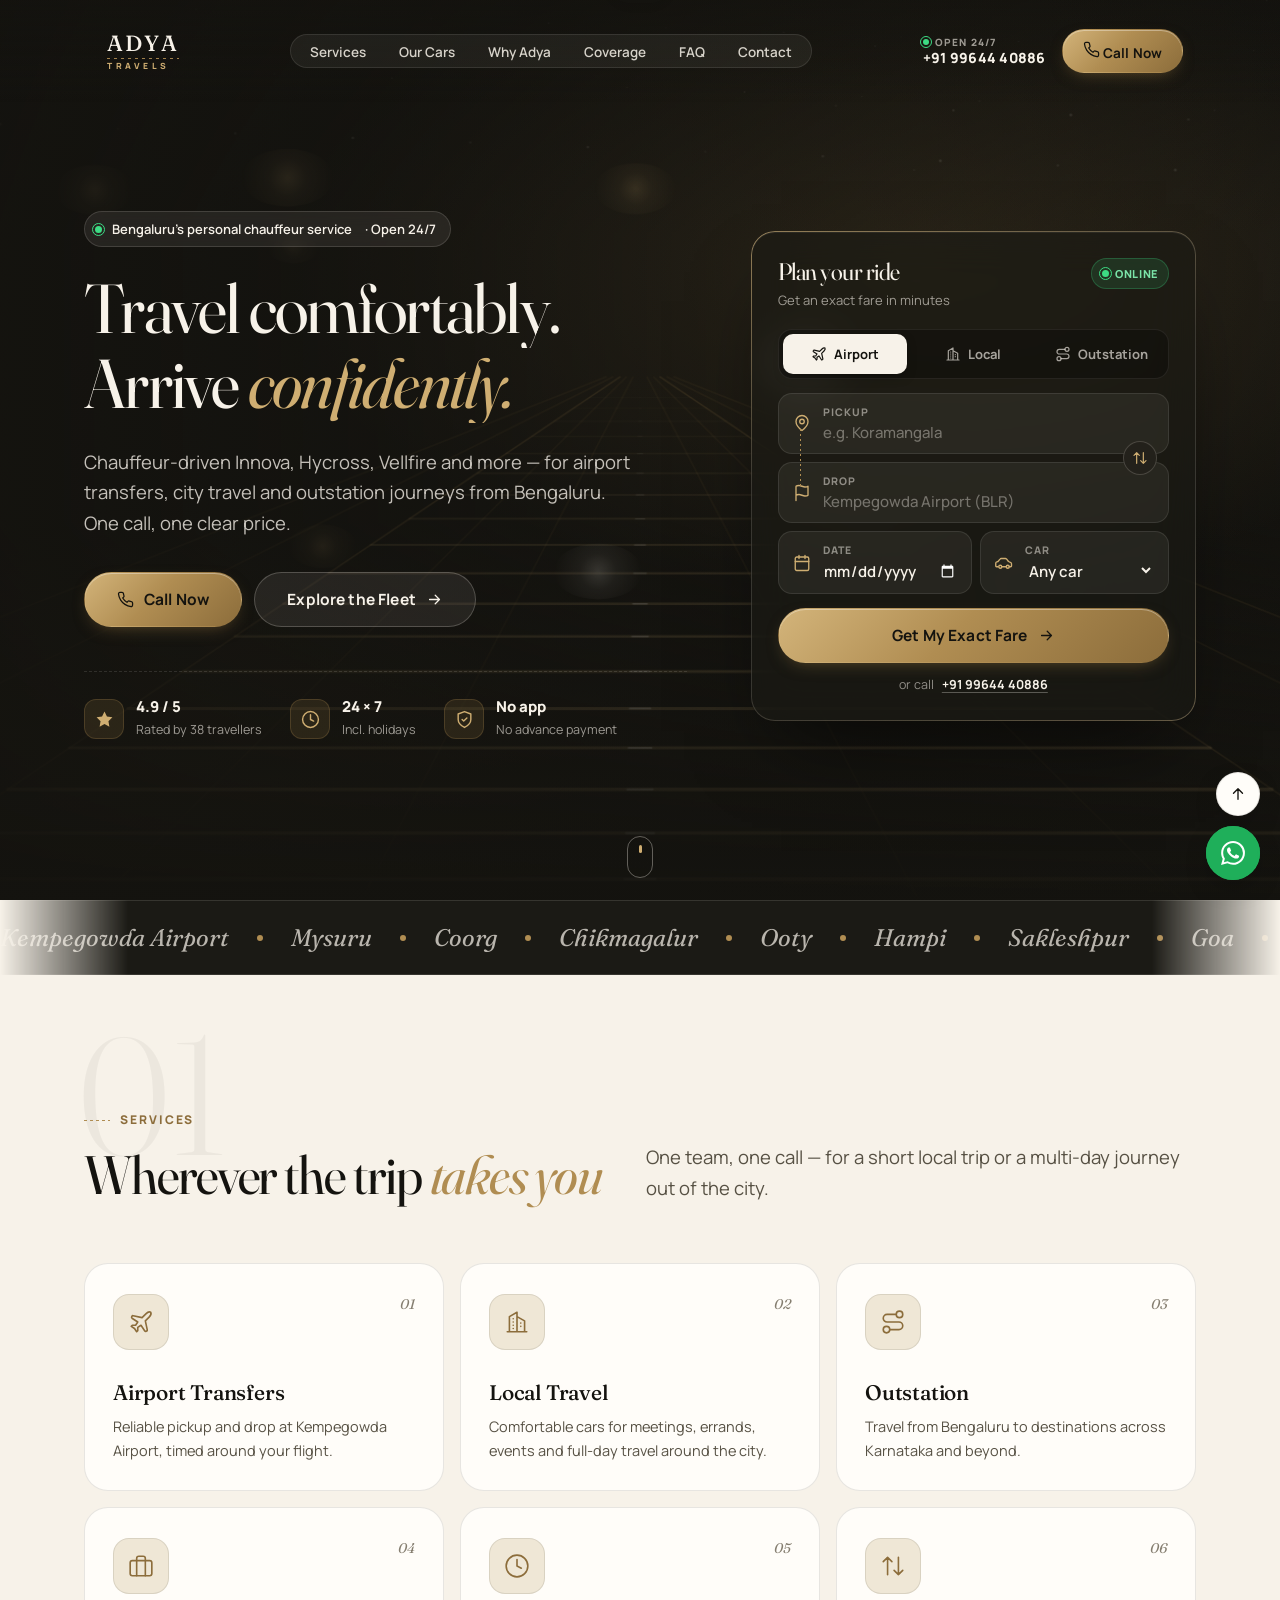
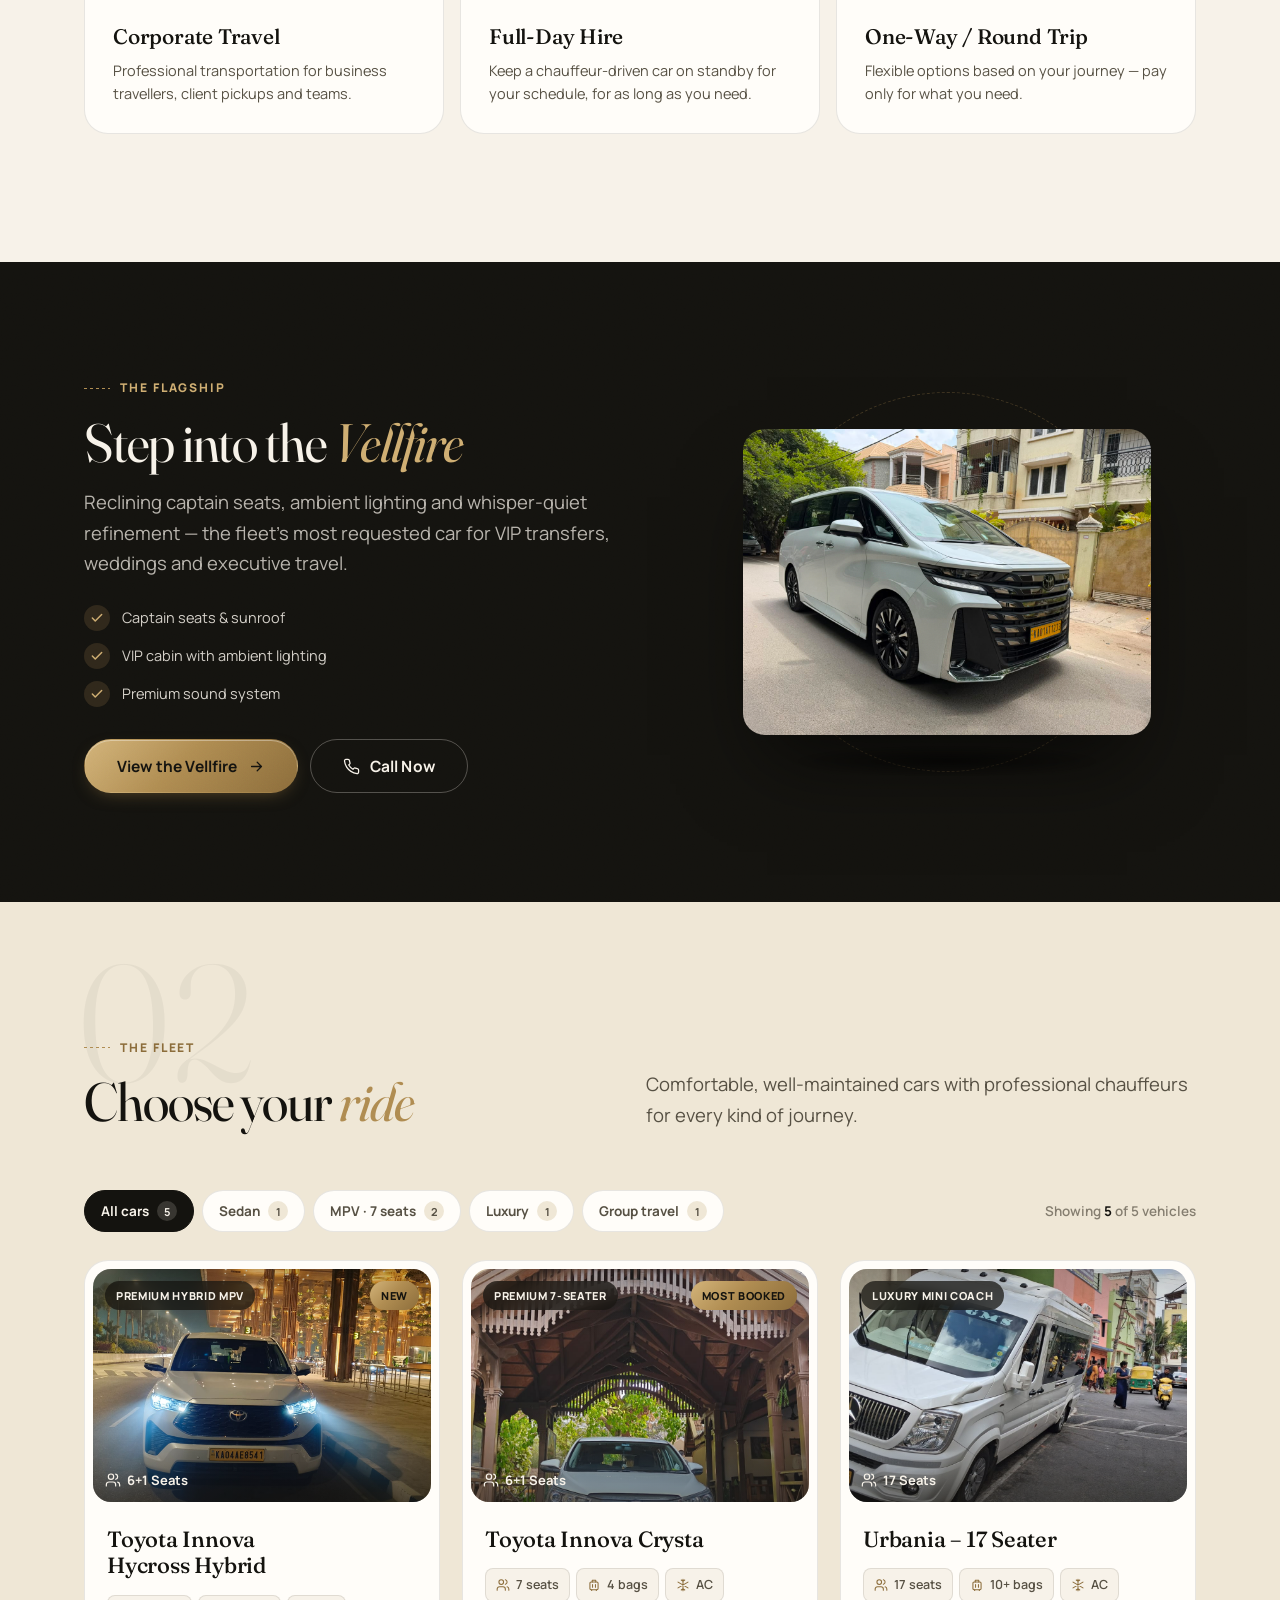
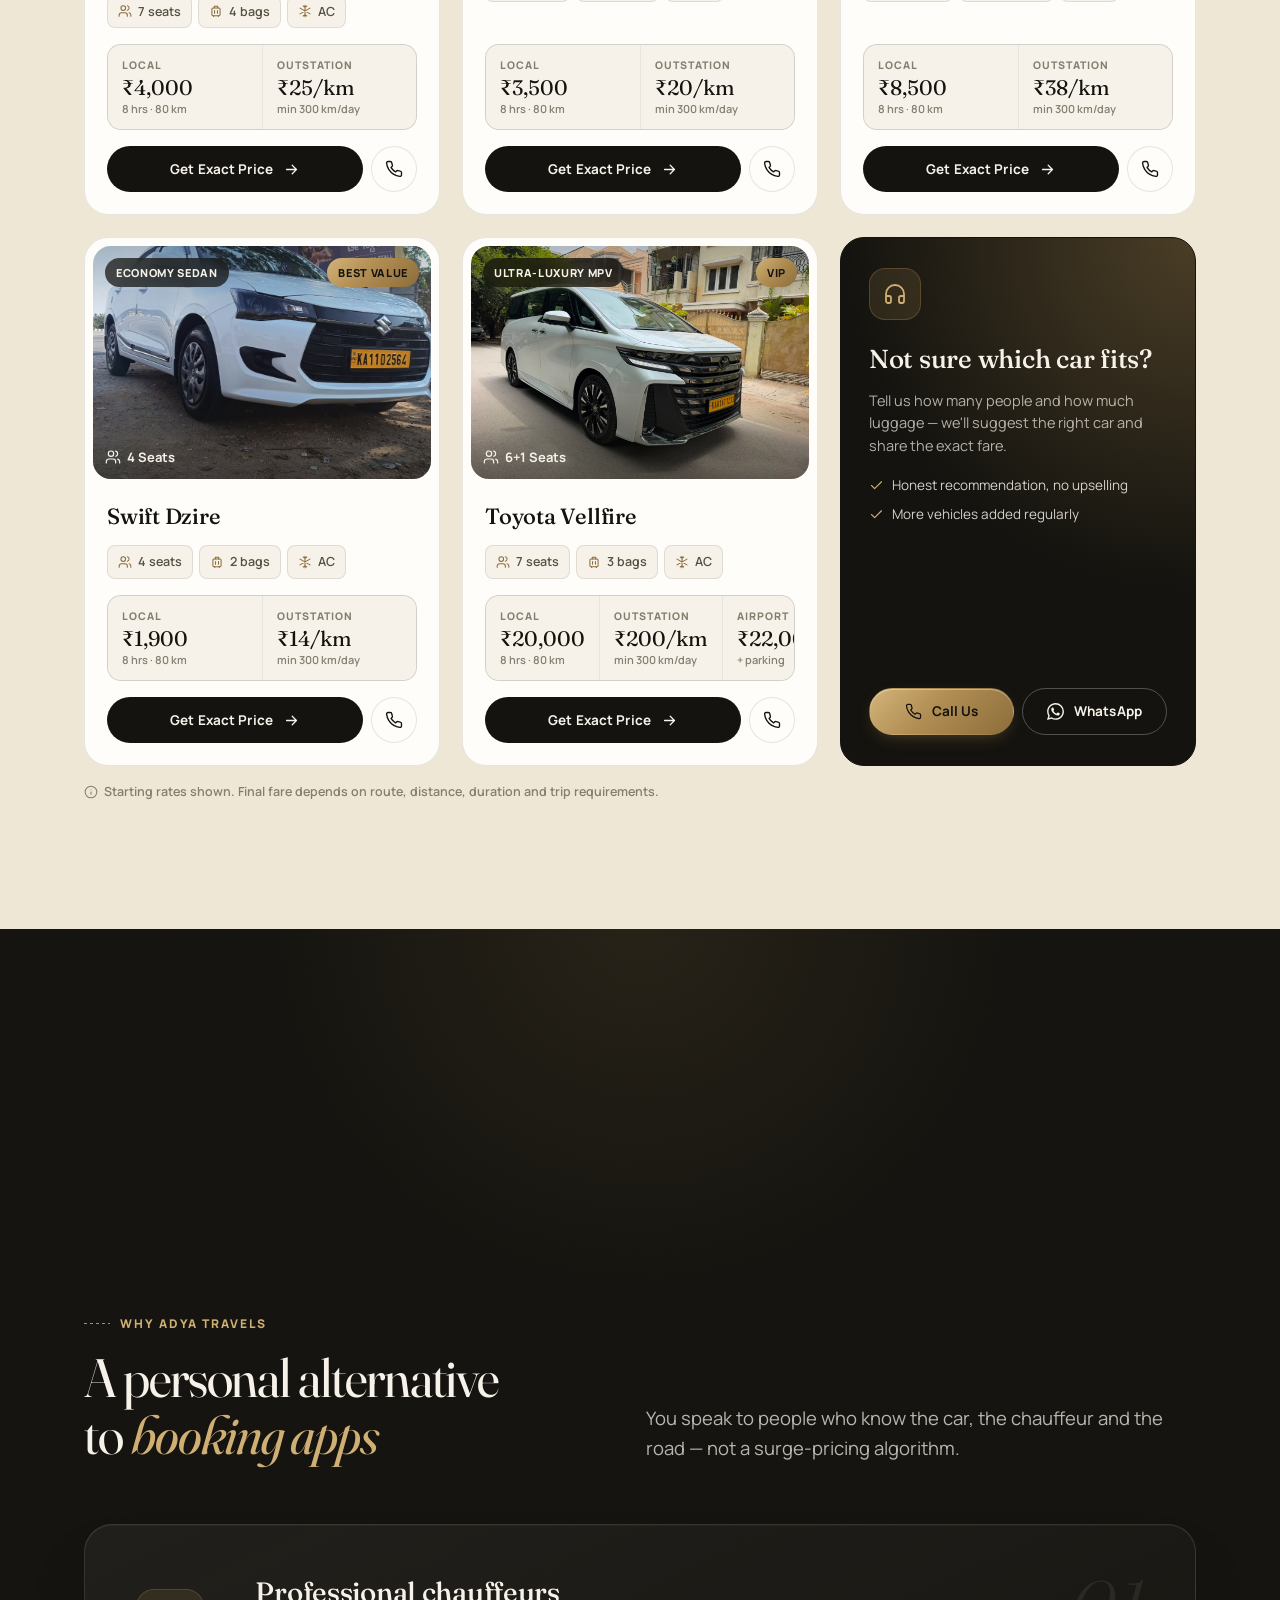
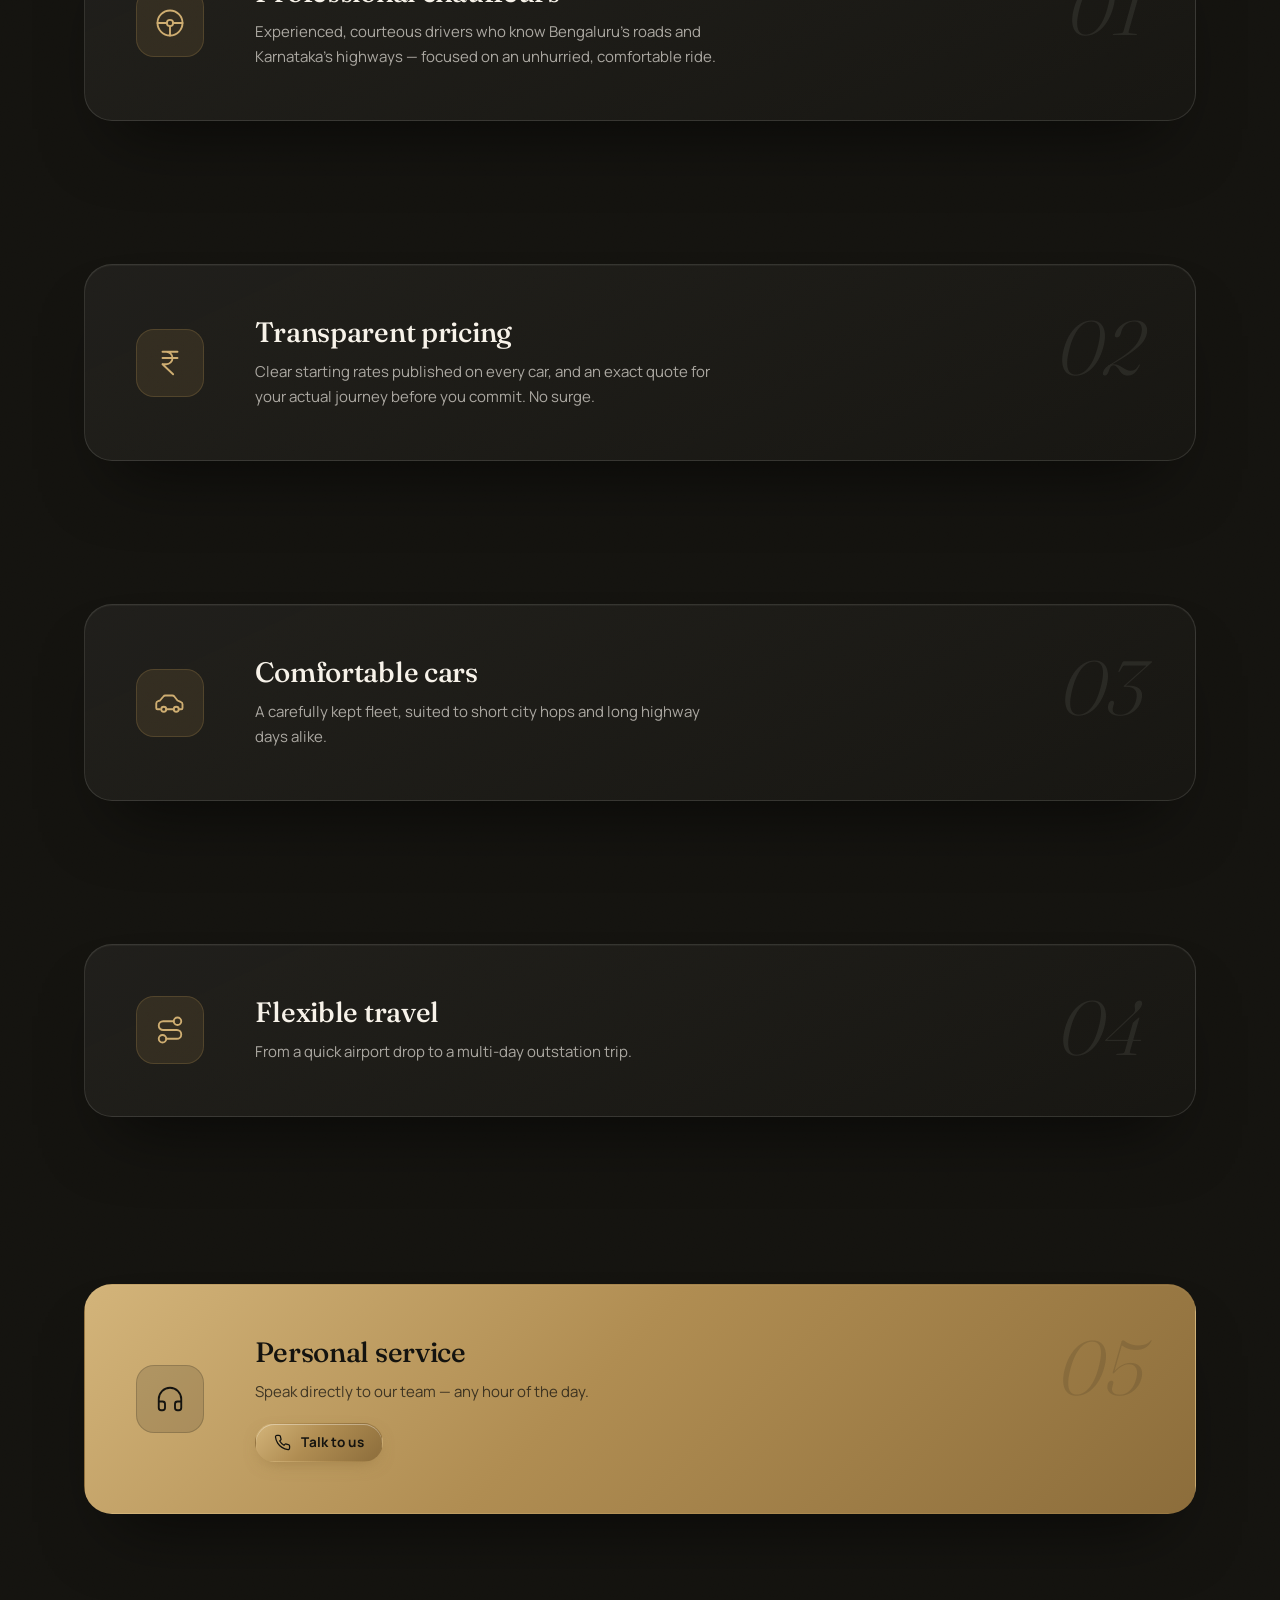
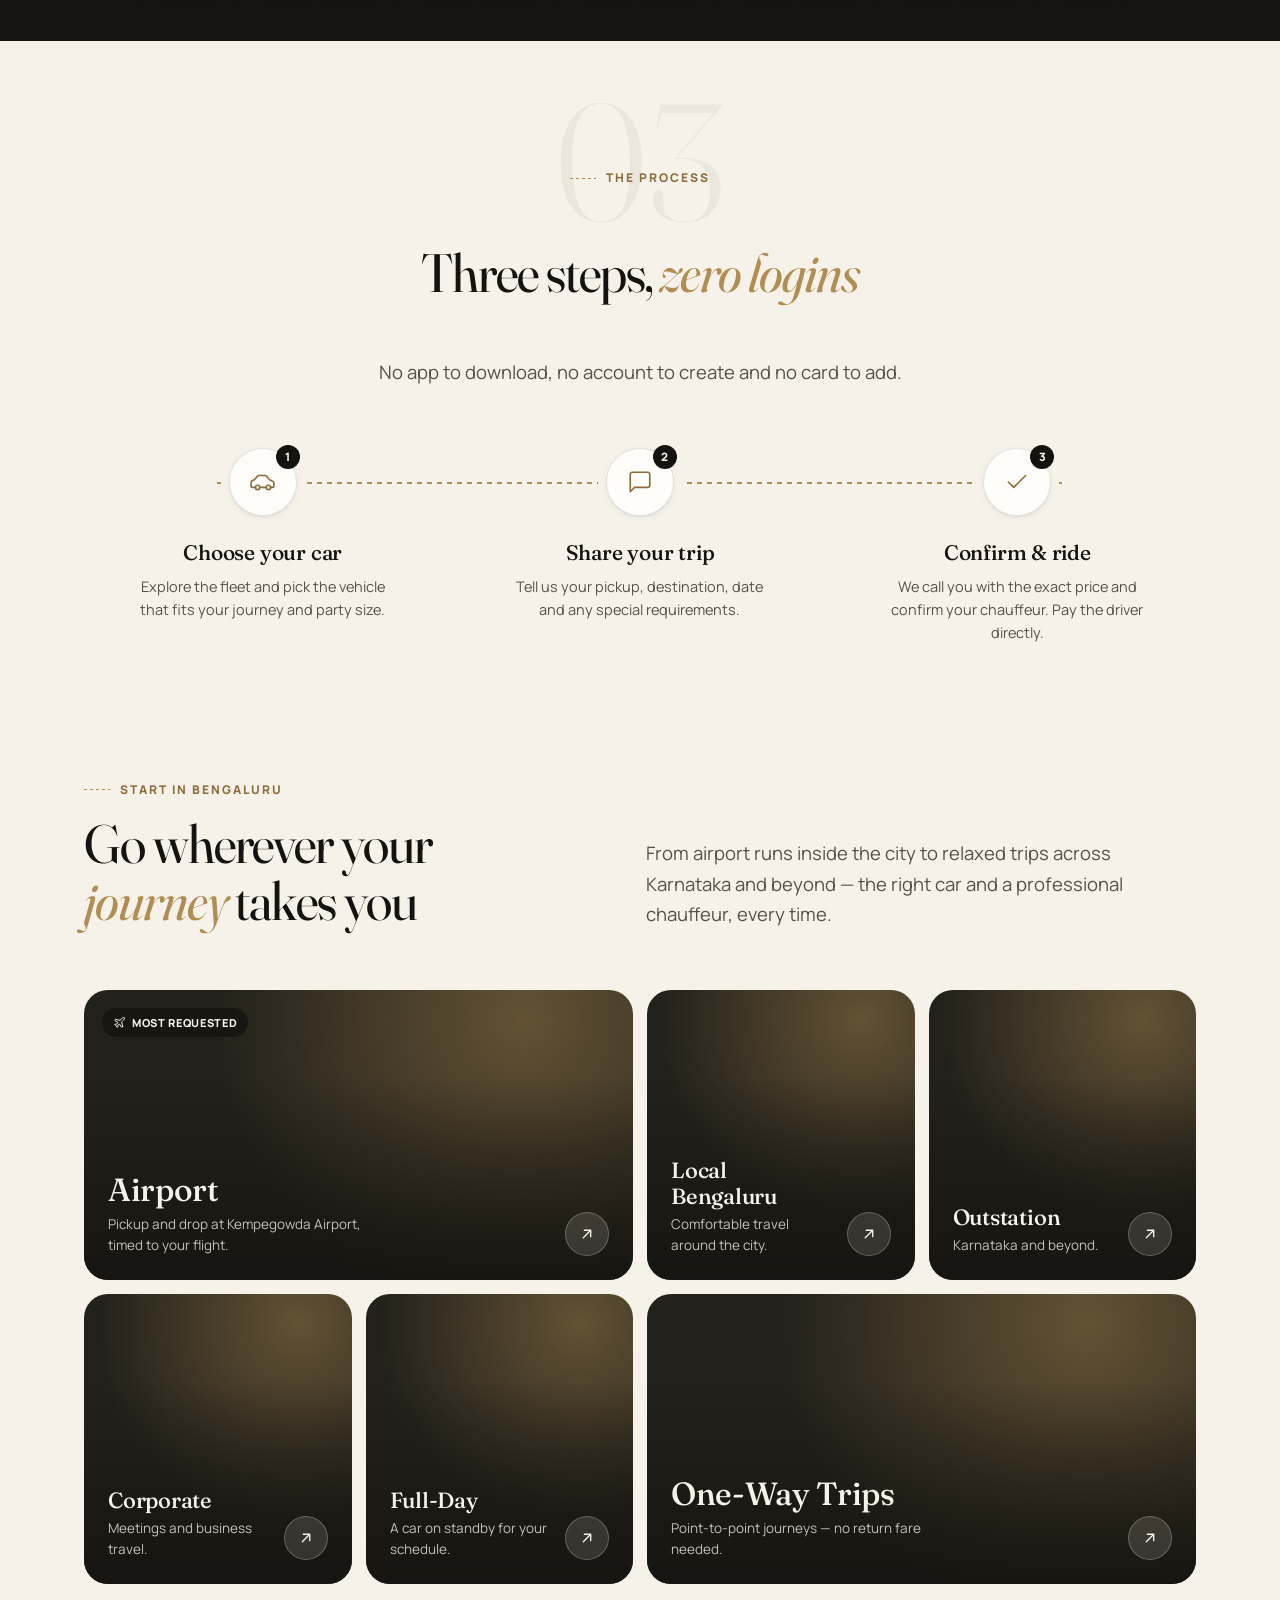
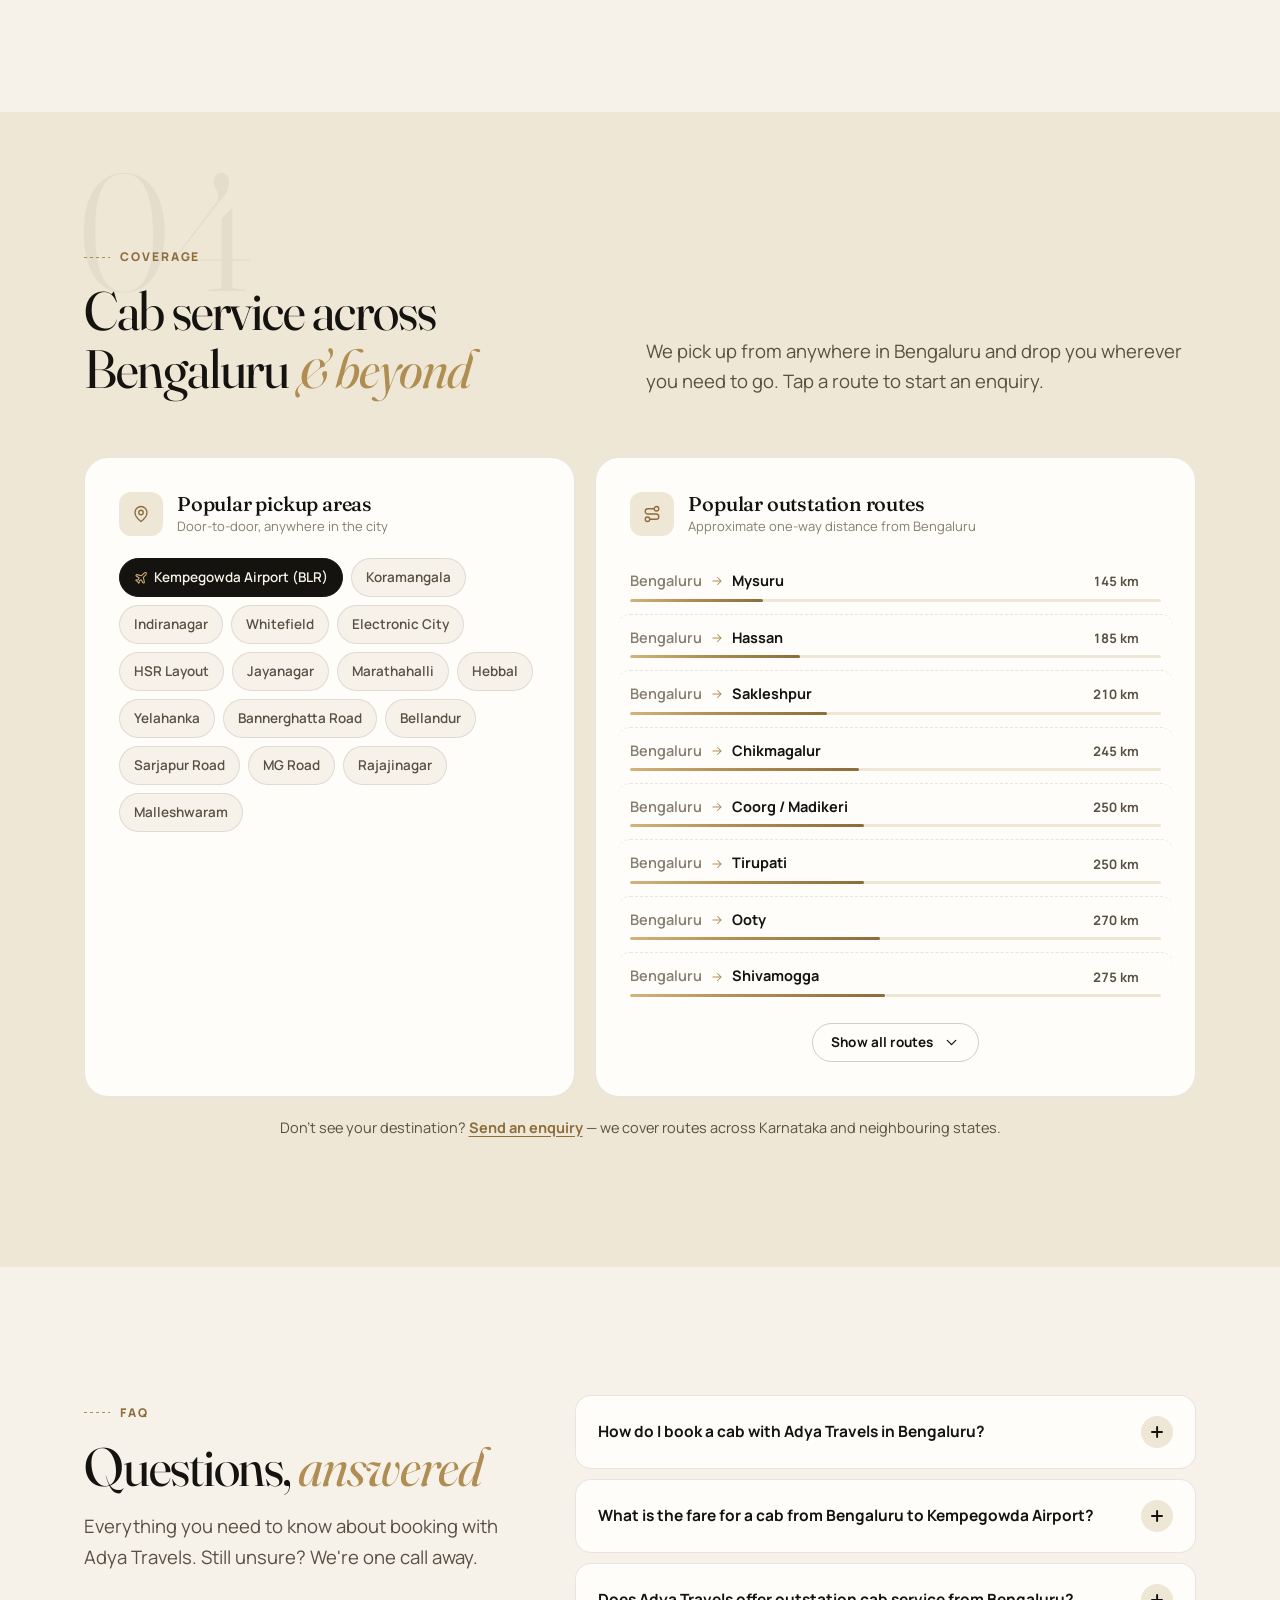
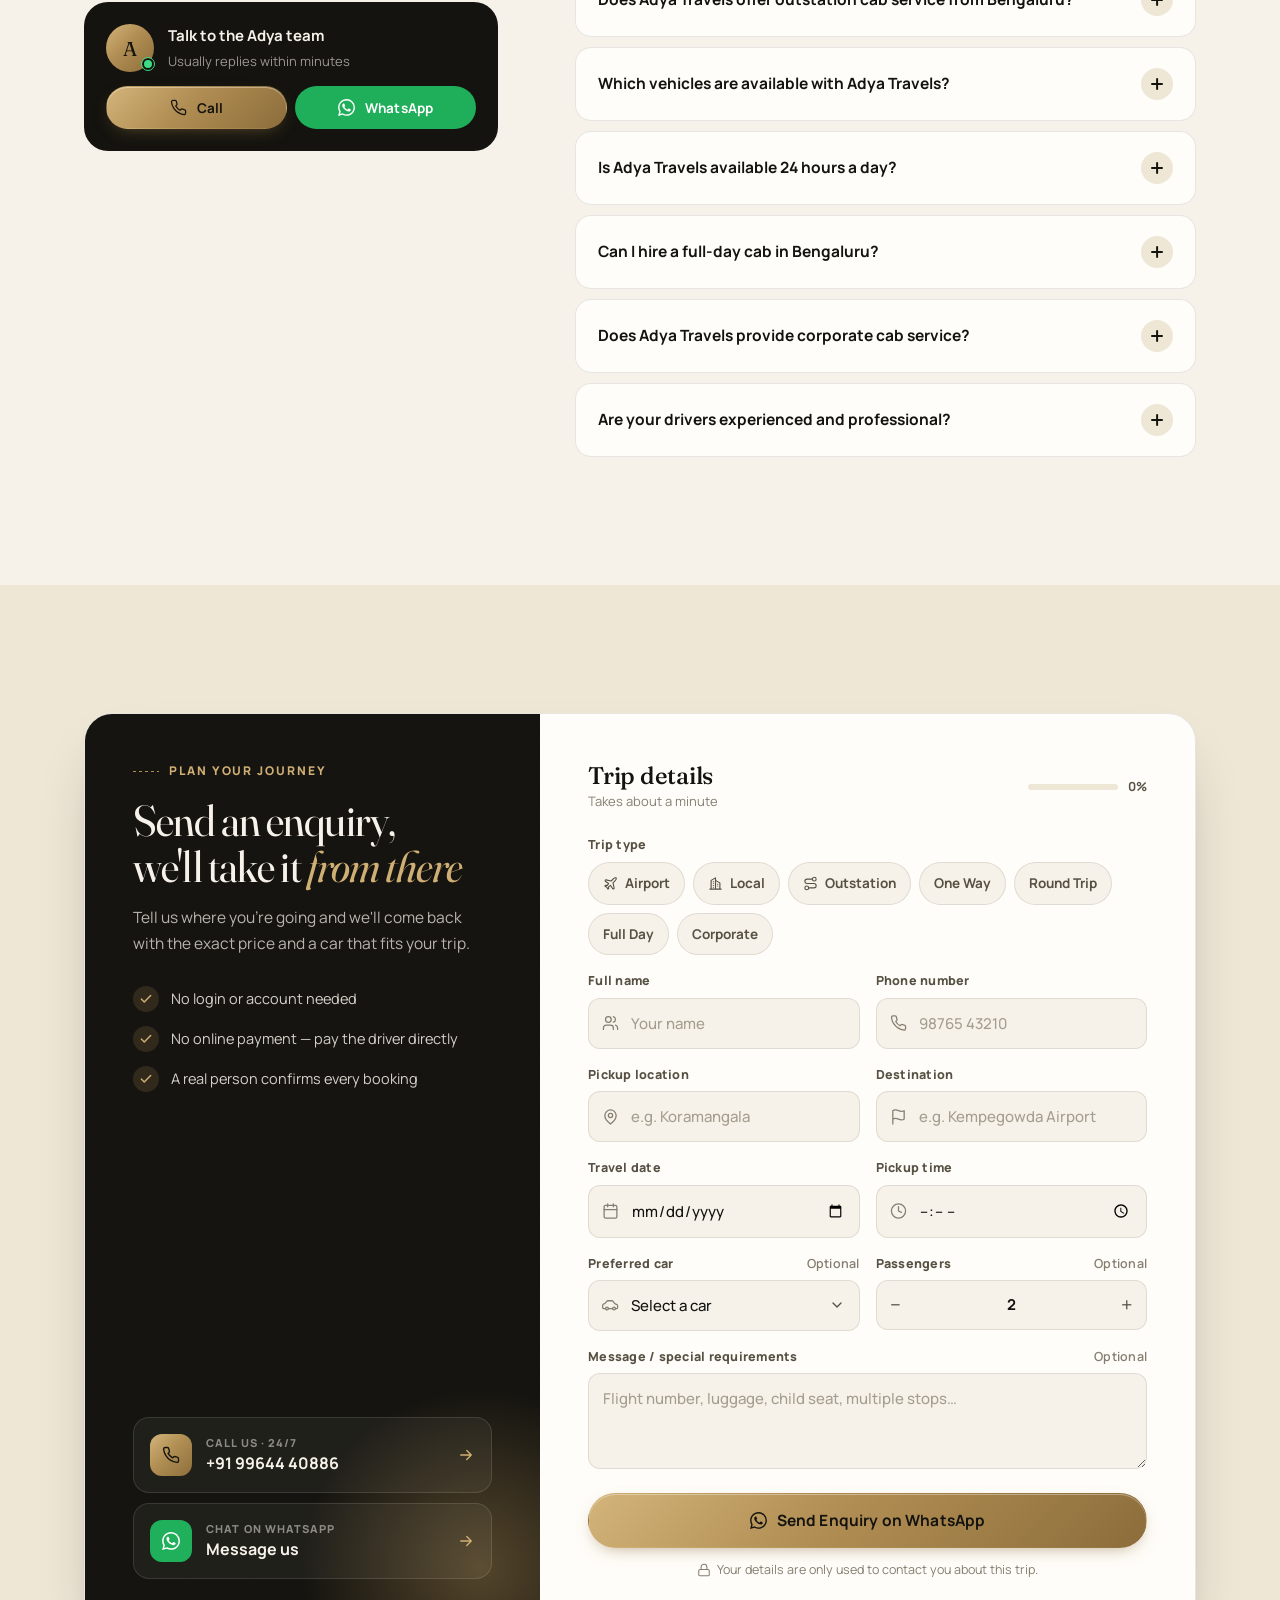
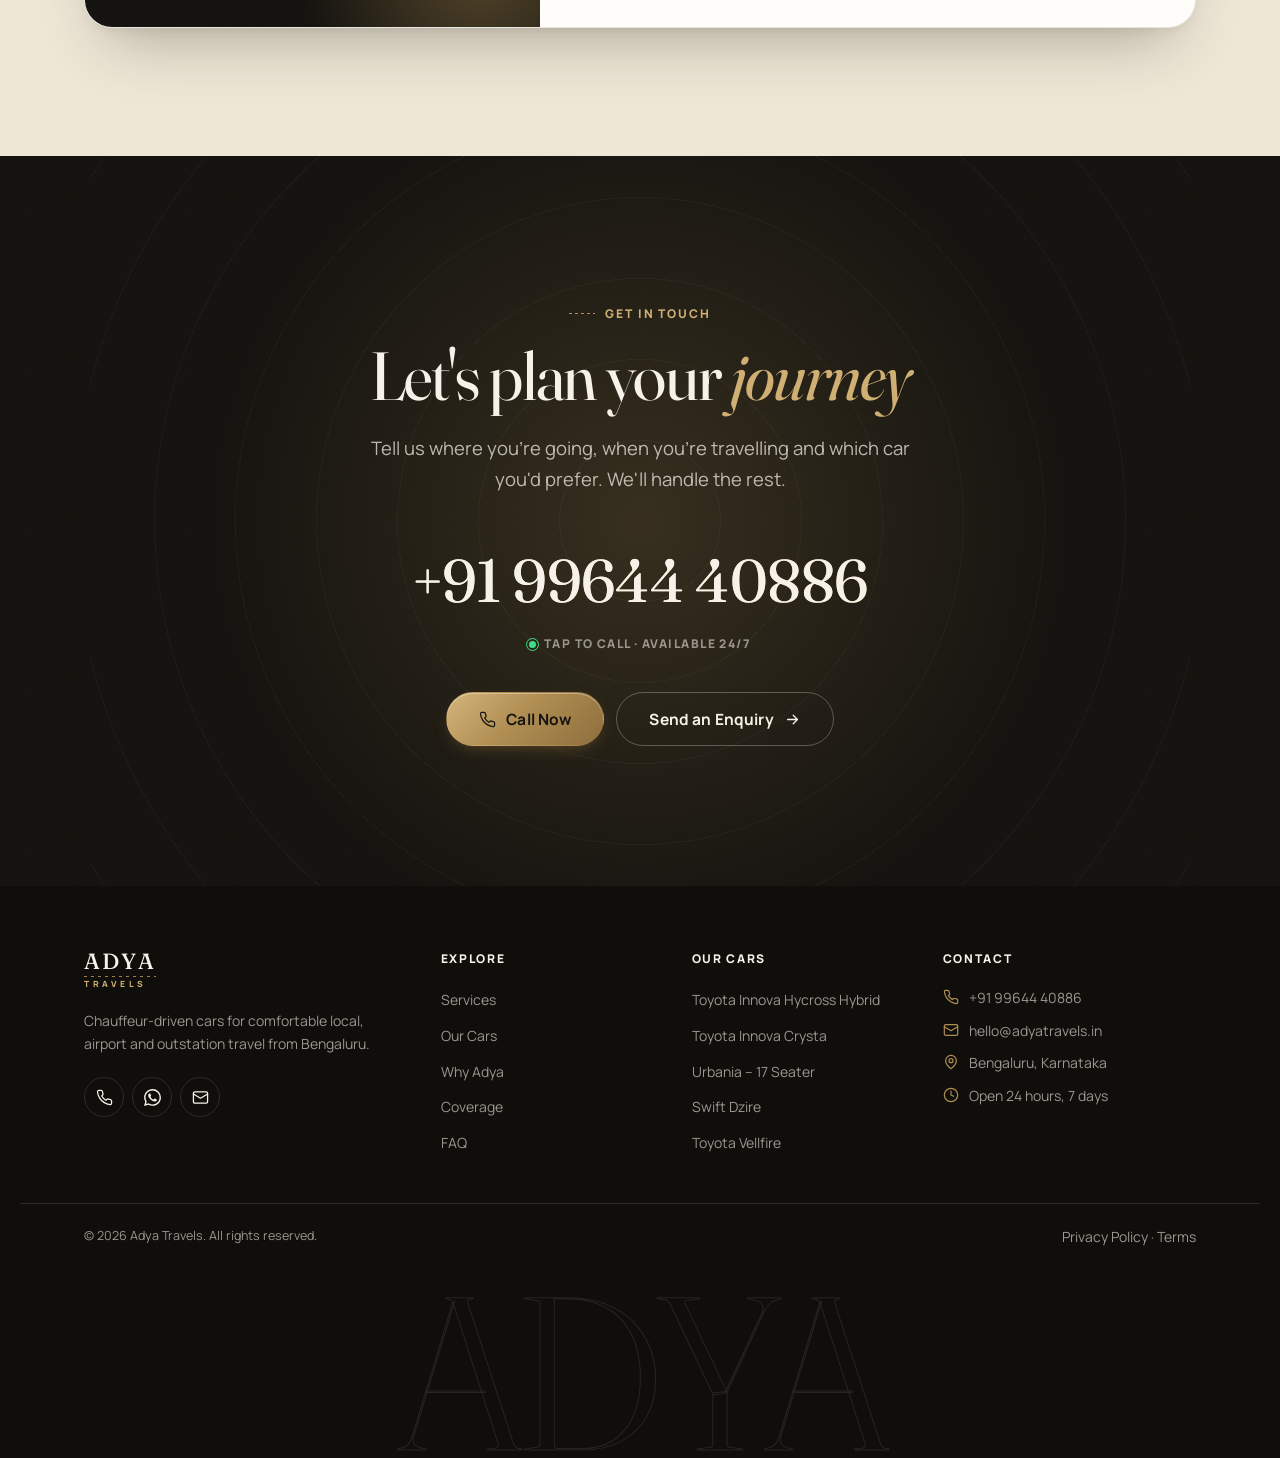
==== commit 10c8a86c: "Add two more real 3D animations: a rotating flagship showcase and flip-digit stats Rounds the site o" ====
--- a/index.html
+++ b/index.html
@@ -473,6 +473,34 @@
     </div>
   </section>
 
+  <!-- ========== FLAGSHIP SPOTLIGHT — 3D showcase ========== -->
+  <section class="spotlight-section on-dark grain">
+    <div class="container spotlight-grid">
+      <div class="spotlight-copy reveal">
+        <span class="eyebrow">The Flagship</span>
+        <h2>Step into the <em>Vellfire</em></h2>
+        <p class="lede">Reclining captain seats, ambient lighting and whisper-quiet refinement — the fleet's most requested car for VIP transfers, weddings and executive travel.</p>
+        <ul class="spotlight-points">
+          <li><span class="ck"><svg class="i"><use href="#i-check"/></svg></span> Captain seats &amp; sunroof</li>
+          <li><span class="ck"><svg class="i"><use href="#i-check"/></svg></span> VIP cabin with ambient lighting</li>
+          <li><span class="ck"><svg class="i"><use href="#i-check"/></svg></span> Premium sound system</li>
+        </ul>
+        <div class="spotlight-ctas">
+          <a class="btn btn-primary btn-lg" href="car.html?car=toyota-vellfire">View the Vellfire <svg class="i i-arrow"><use href="#i-arrow"/></svg></a>
+          <a class="btn btn-outline btn-lg" data-phone-href href="tel:+919964440886"><svg class="i"><use href="#i-phone"/></svg>Call Now</a>
+        </div>
+      </div>
+      <div class="spotlight-stage reveal">
+        <span class="spotlight-ring" aria-hidden="true"></span>
+        <span class="spotlight-ring spotlight-ring-2" aria-hidden="true"></span>
+        <div class="spotlight-card">
+          <img src="images/Vellfire.jpeg" alt="Toyota Vellfire, chauffeur-driven ultra-luxury MPV" loading="lazy" />
+        </div>
+        <span class="spotlight-shadow" aria-hidden="true"></span>
+      </div>
+    </div>
+  </section>
+
   <!-- ========== OUR CARS ========== -->
   <section class="section bg-soft" id="cars">
     <div class="container">
@@ -500,10 +528,10 @@
   <section class="section on-dark why-section grain" id="why-adya">
     <div class="container">
       <div class="stats reveal" id="stats">
-        <div class="stat"><b data-count="5">5</b><span>Cars in our own fleet</span></div>
-        <div class="stat"><b><span data-count="24">24</span><sup>/7</sup></b><span>Available, incl. holidays</span></div>
-        <div class="stat"><b data-count="17">17</b><span>Seats in our largest coach</span></div>
-        <div class="stat"><b><span data-count="4.9" data-decimals="1">4.9</span><sup>★</sup></b><span>Average traveller rating</span></div>
+        <div class="stat"><b class="flip-wrap"><span class="flip-group" data-final="5"></span></b><span>Cars in our own fleet</span></div>
+        <div class="stat"><b class="flip-wrap"><span class="flip-group" data-final="24"></span><sup>/7</sup></b><span>Available, incl. holidays</span></div>
+        <div class="stat"><b class="flip-wrap"><span class="flip-group" data-final="17"></span></b><span>Seats in our largest coach</span></div>
+        <div class="stat"><b class="flip-wrap"><span class="flip-group" data-final="4.9"></span><sup>★</sup></b><span>Average traveller rating</span></div>
       </div>
 
       <div class="section-head reveal">
--- a/css/style.css
+++ b/css/style.css
@@ -737,6 +737,86 @@
   .service-card h3{ font-size: 19px; margin-bottom: 6px; }
 }
 
+/* ---------- Flagship spotlight — a real 3D rotating showcase ---------- */
+.spotlight-section{ padding: clamp(56px, 8vw, 100px) 0; overflow: hidden; position: relative; }
+.spotlight-grid{
+  display: grid; grid-template-columns: 1.05fr 0.95fr;
+  gap: clamp(32px, 5vw, 72px);
+  align-items: center;
+}
+.spotlight-copy h2{ margin-top: 16px; }
+.spotlight-copy .lede{ margin-top: 16px; }
+.spotlight-points{ margin-top: 26px; display:flex; flex-direction:column; gap: 12px; }
+.spotlight-points li{ display:flex; align-items:center; gap: 12px; font-size: 14.5px; color: rgba(246,241,233,.85); }
+.spotlight-points .ck{ width: 26px; height: 26px; border-radius: 50%; display:grid; place-items:center; background: rgba(176,141,82,.18); color: var(--bronze-light); flex-shrink: 0; }
+.spotlight-points .ck .i{ width: 14px; height: 14px; stroke-width: 2.5; }
+.spotlight-ctas{ display:flex; flex-wrap:wrap; gap: 12px; margin-top: 32px; }
+
+.spotlight-stage{
+  position: relative;
+  display: flex; align-items: center; justify-content: center;
+  min-height: clamp(320px, 38vw, 440px);
+  perspective: 1600px;
+}
+.spotlight-ring{
+  position: absolute;
+  width: min(78%, 380px); aspect-ratio: 1;
+  border-radius: 50%;
+  border: 1px dashed rgba(176,141,82,.28);
+  animation: spotlightRingSpin 34s linear infinite;
+}
+.spotlight-ring-2{ width: min(60%, 290px); border-color: rgba(176,141,82,.16); animation-duration: 24s; animation-direction: reverse; }
+@keyframes spotlightRingSpin{ to{ transform: rotate(360deg); } }
+
+.spotlight-card{
+  position: relative;
+  width: min(420px, 82%);
+  border-radius: 22px;
+  overflow: hidden;
+  transform-style: preserve-3d;
+  box-shadow: 0 44px 80px -24px rgba(0,0,0,.65), inset 0 1px 0 rgba(255,255,255,.08);
+  animation: spotlightSway 7s ease-in-out infinite;
+  will-change: transform;
+  transition: transform .1s linear;
+}
+.spotlight-card:hover, .spotlight-card:focus-visible{ animation-play-state: paused; }
+.spotlight-card img{ width: 100%; display:block; pointer-events: none; }
+.spotlight-card::after{
+  /* a slow light sweep across the card, sold as reflected light on the paint */
+  content:''; position:absolute; inset:0;
+  background: linear-gradient(115deg, transparent 30%, rgba(255,255,255,.22) 46%, transparent 62%);
+  background-size: 250% 250%;
+  animation: spotlightSweep 7s ease-in-out infinite;
+  mix-blend-mode: soft-light;
+}
+@keyframes spotlightSway{
+  0%, 100%{ transform: rotateY(-15deg) rotateX(3deg) translateY(0); }
+  50%{ transform: rotateY(15deg) rotateX(-2deg) translateY(-12px); }
+}
+@keyframes spotlightSweep{
+  0%, 100%{ background-position: 0% 0%; }
+  50%{ background-position: 100% 100%; }
+}
+.spotlight-shadow{
+  position: absolute; bottom: 6%;
+  width: min(320px, 60%); height: 30px;
+  border-radius: 50%;
+  background: radial-gradient(ellipse, rgba(0,0,0,.6), transparent 72%);
+  animation: spotlightShadow 7s ease-in-out infinite;
+}
+@keyframes spotlightShadow{
+  0%, 100%{ transform: scaleX(1) translateX(16px); opacity: .55; }
+  50%{ transform: scaleX(.8) translateX(-16px); opacity: .32; }
+}
+@media (prefers-reduced-motion: reduce){
+  .spotlight-ring, .spotlight-ring-2, .spotlight-card, .spotlight-card::after, .spotlight-shadow{ animation: none !important; }
+  .spotlight-card{ transform: rotateY(-10deg) rotateX(2deg); }
+}
+@media (max-width: 940px){
+  .spotlight-grid{ grid-template-columns: 1fr; }
+  .spotlight-stage{ order: -1; min-height: 320px; }
+}
+
 /* ---------- Fleet ---------- */
 .fleet-toolbar{
   display:flex; align-items:center; justify-content:space-between; gap: 16px; flex-wrap: wrap;
@@ -929,6 +1009,47 @@
 .stat b{ display:block; font-family: var(--font-display); font-weight: 400; font-size: clamp(38px, 5vw, 60px); line-height:1; color: var(--ivory); letter-spacing: -.02em; }
 .stat b sup{ font-size: .45em; color: var(--bronze-light); vertical-align: super; margin-left: 2px; }
 .stat > span{ display:block; margin-top: 10px; font-size: 13.5px; color: rgba(246,241,233,.6); }
+
+/* Split-flap / odometer digits — js/main.js rolls each tile through a
+   few random digits before landing on the real number. Genuine 3D:
+   each tile is a rotateX(180deg) card with two backface-hidden faces. */
+.flip-wrap{ display: inline-flex; align-items: flex-start; }
+.flip-group{ display: inline-flex; gap: 3px; }
+.flip-tile{
+  position: relative;
+  width: 0.62em; height: 1.08em;
+  perspective: 240px;
+  font-variant-numeric: tabular-nums;
+}
+.flip-static{
+  display: inline-block;
+  width: 0.34em;
+  text-align: center;
+  transform: translateY(-0.02em);
+}
+.flip-card{
+  position: absolute; inset: 0;
+  transform-style: preserve-3d;
+  transition: transform .32s cubic-bezier(.5,0,.5,1);
+  border-radius: 4px;
+}
+.flip-face{
+  position: absolute; inset: 0;
+  display: flex; align-items: center; justify-content: center;
+  backface-visibility: hidden;
+  background: linear-gradient(180deg, rgba(246,241,233,.09), rgba(246,241,233,.03));
+  border: 1px solid rgba(246,241,233,.1);
+  border-radius: 4px;
+}
+.flip-face::after{
+  /* the seam line where a real split-flap tile hinges — echoes the route-line motif */
+  content:''; position:absolute; left:2px; right:2px; top:50%; height:1px;
+  background: rgba(20,19,15,.55);
+}
+.flip-back{ transform: rotateX(180deg); }
+@media (prefers-reduced-motion: reduce){
+  .flip-card{ transition: none; }
+}
 @media (max-width: 780px){
   .stats{ grid-template-columns: 1fr 1fr; }
   .stat:nth-child(3){ border-left: 0; }
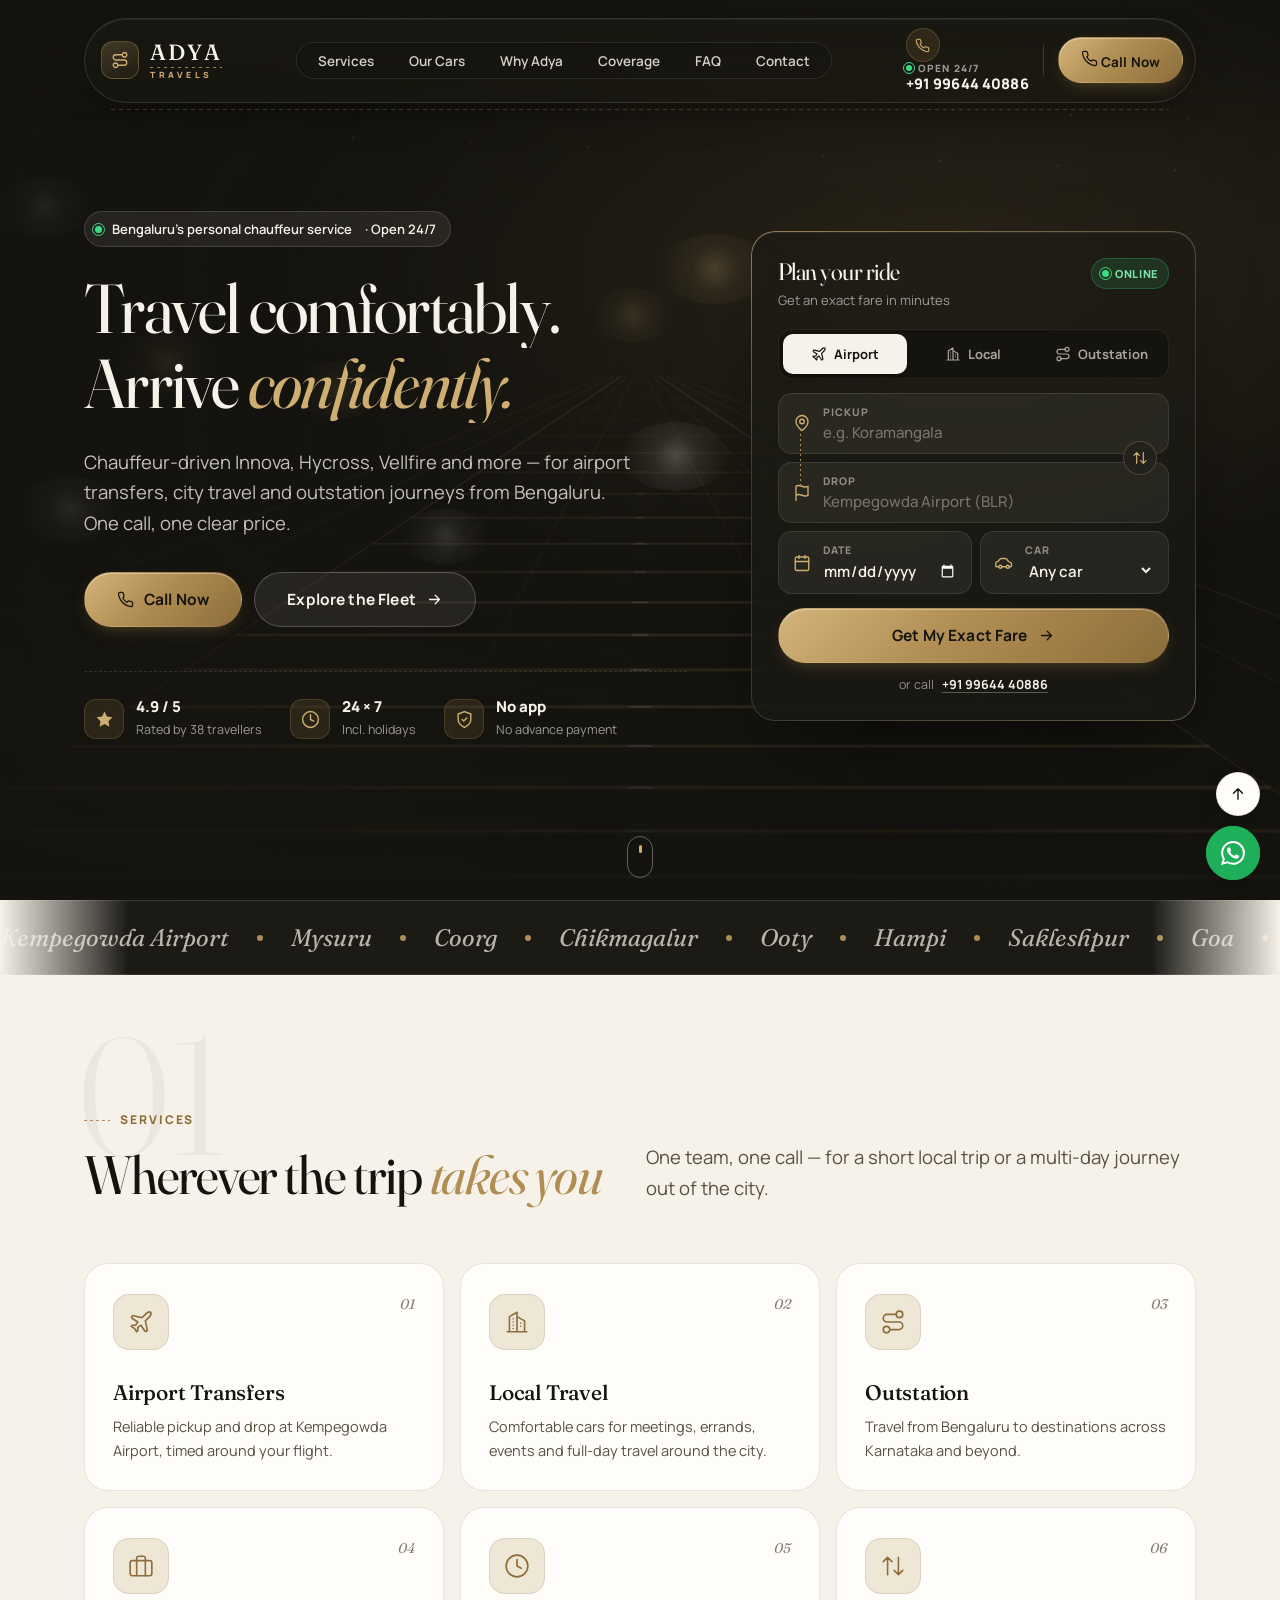
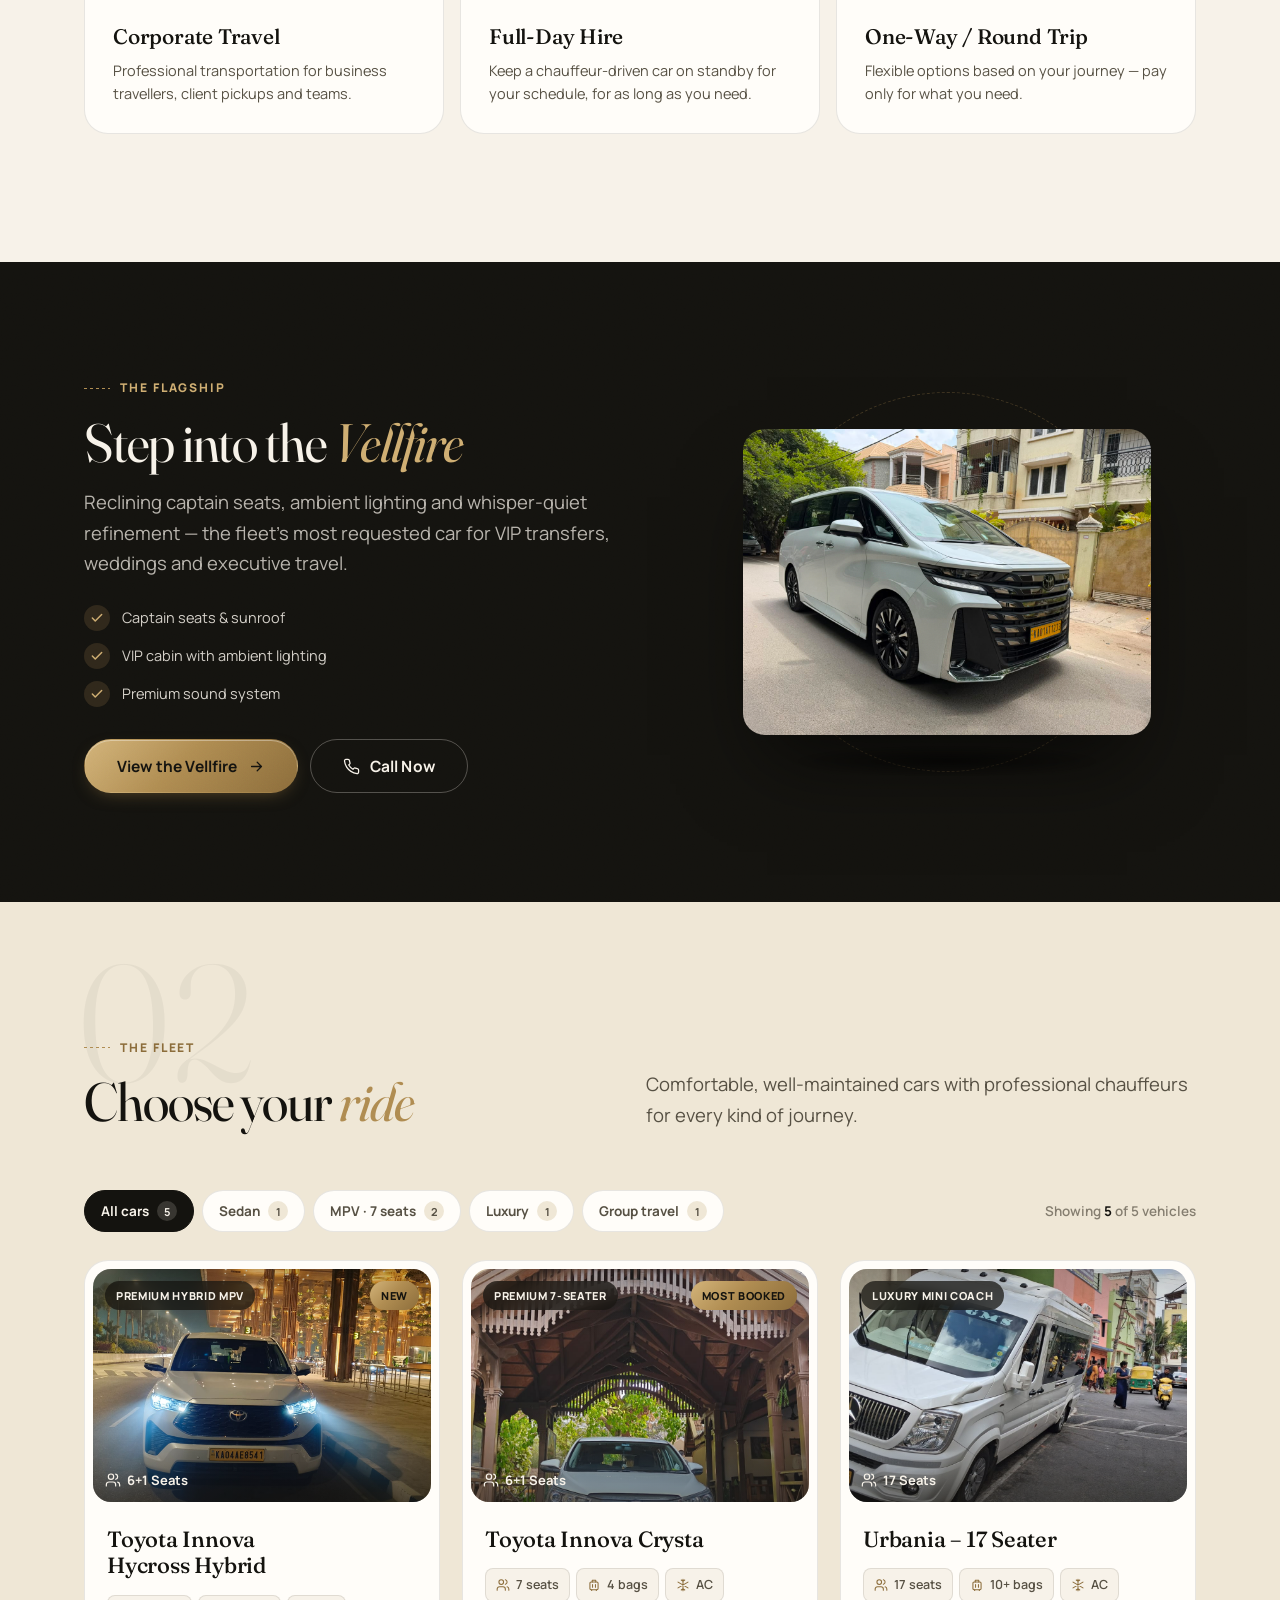
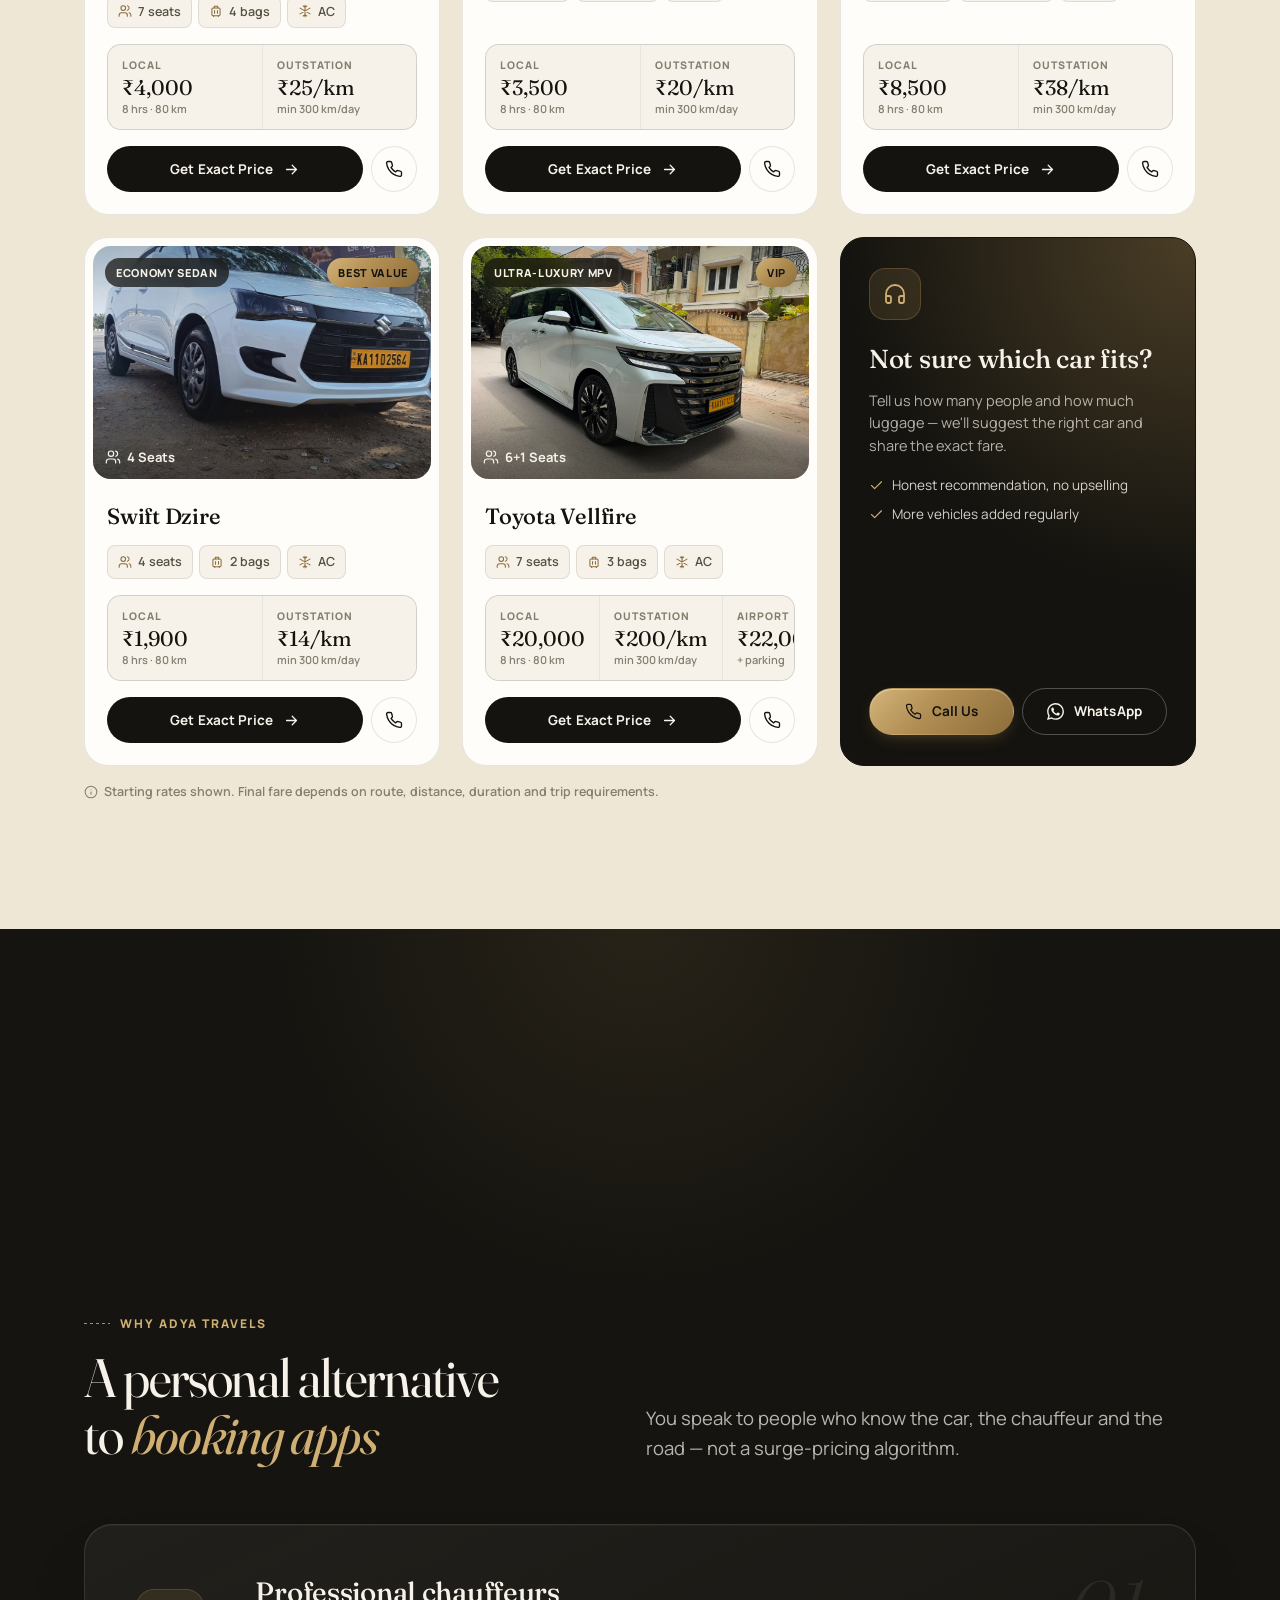
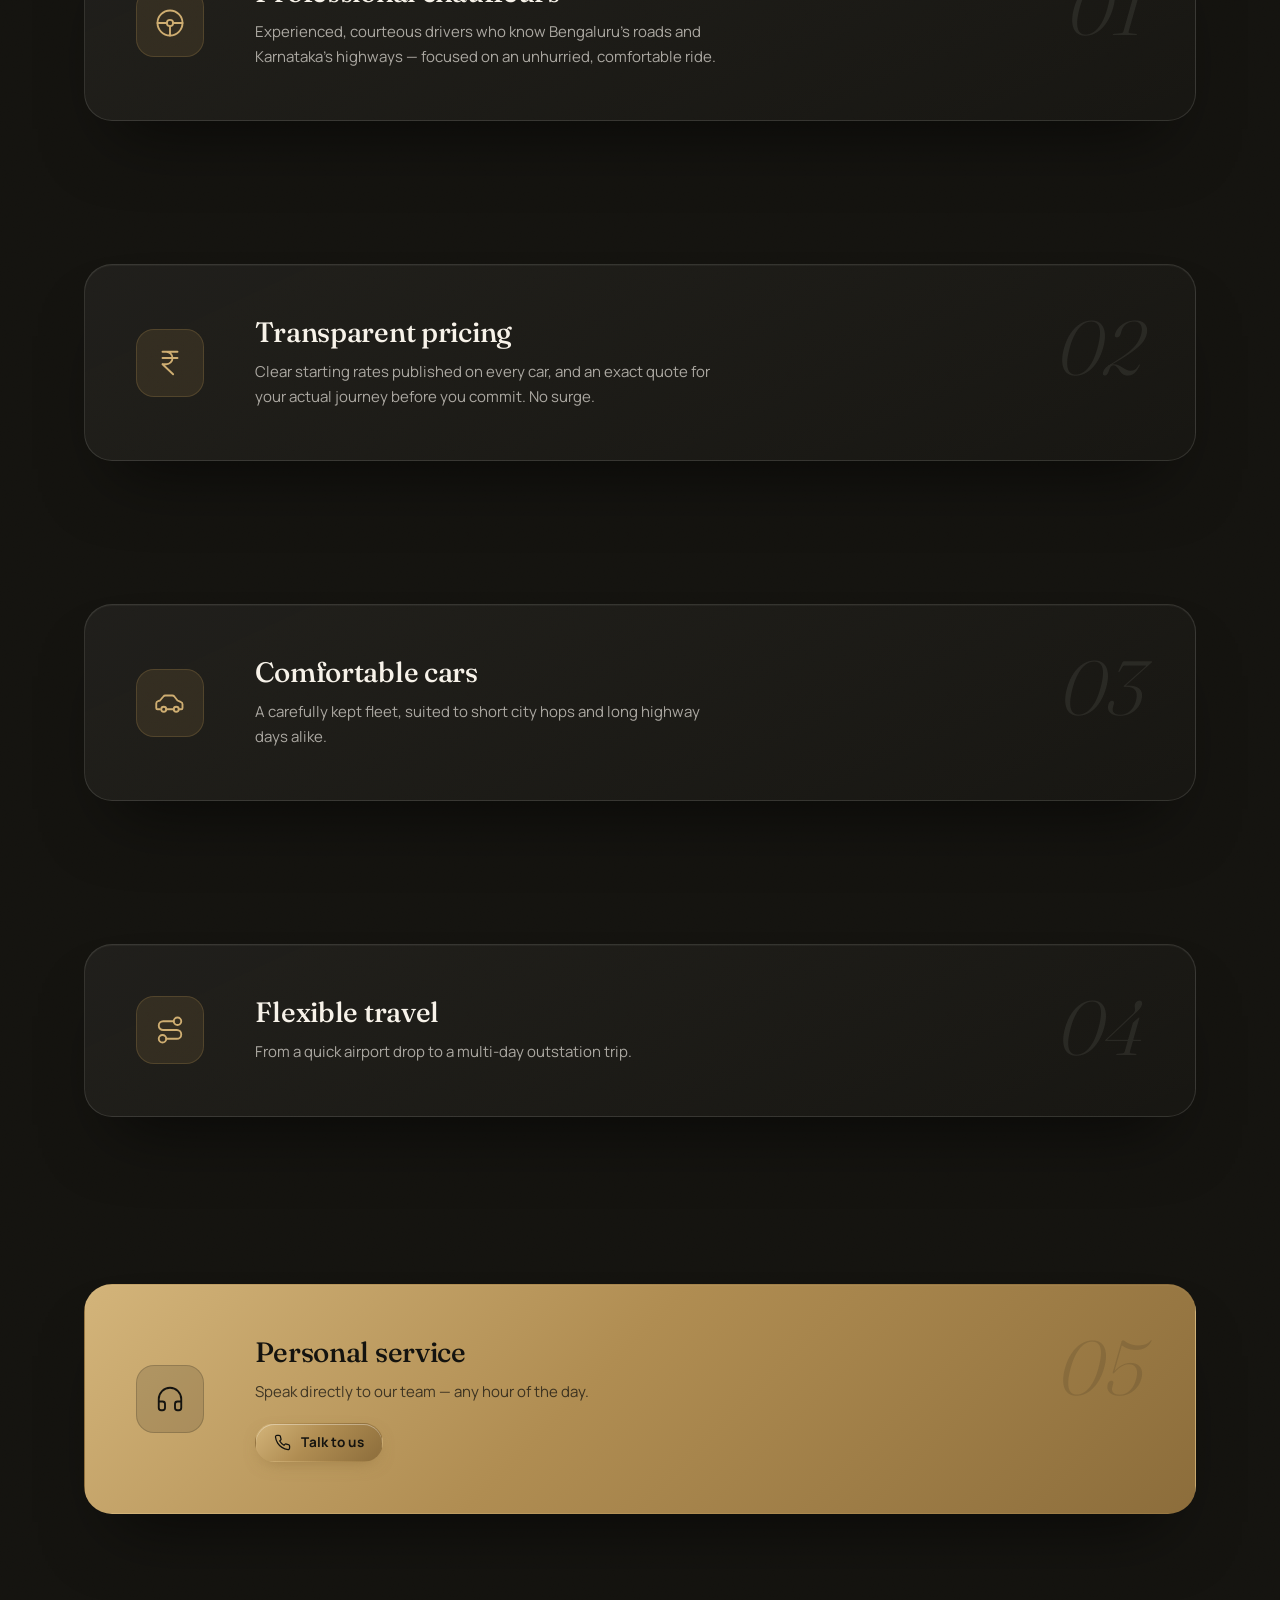
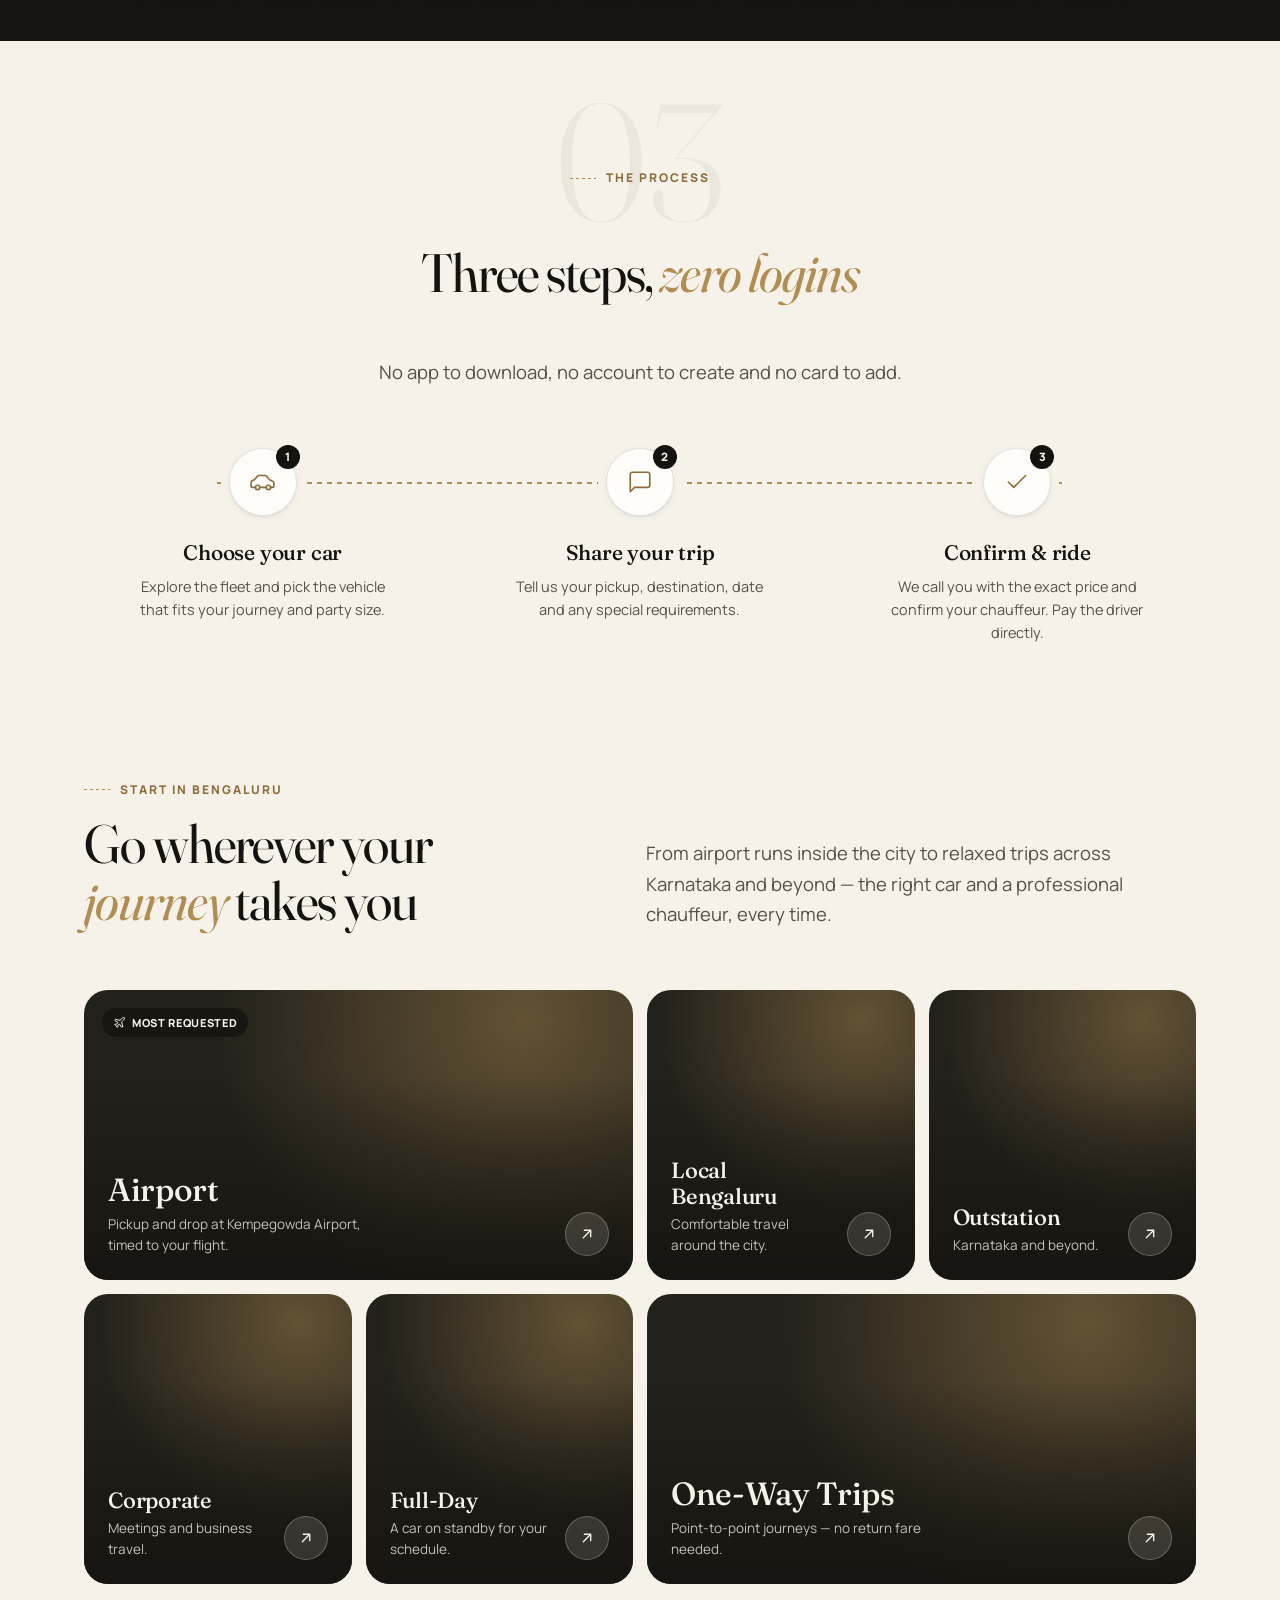
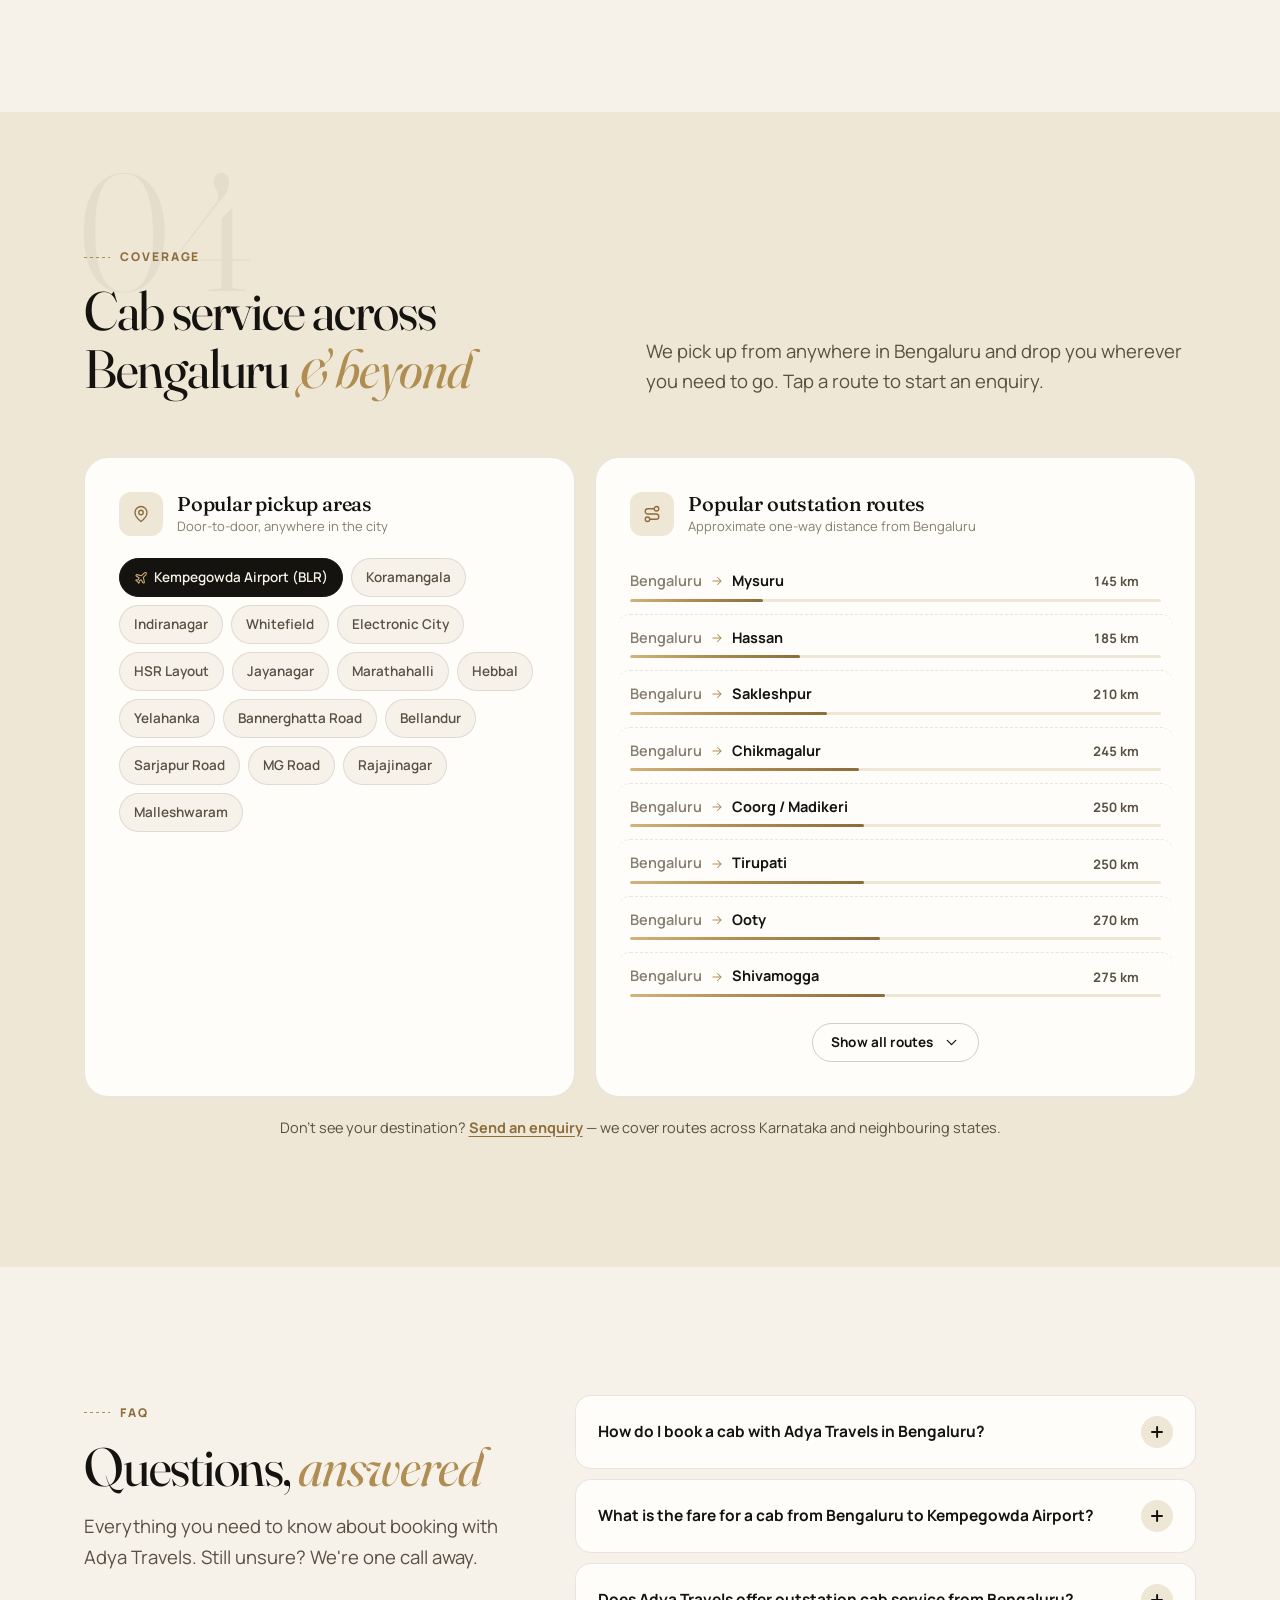
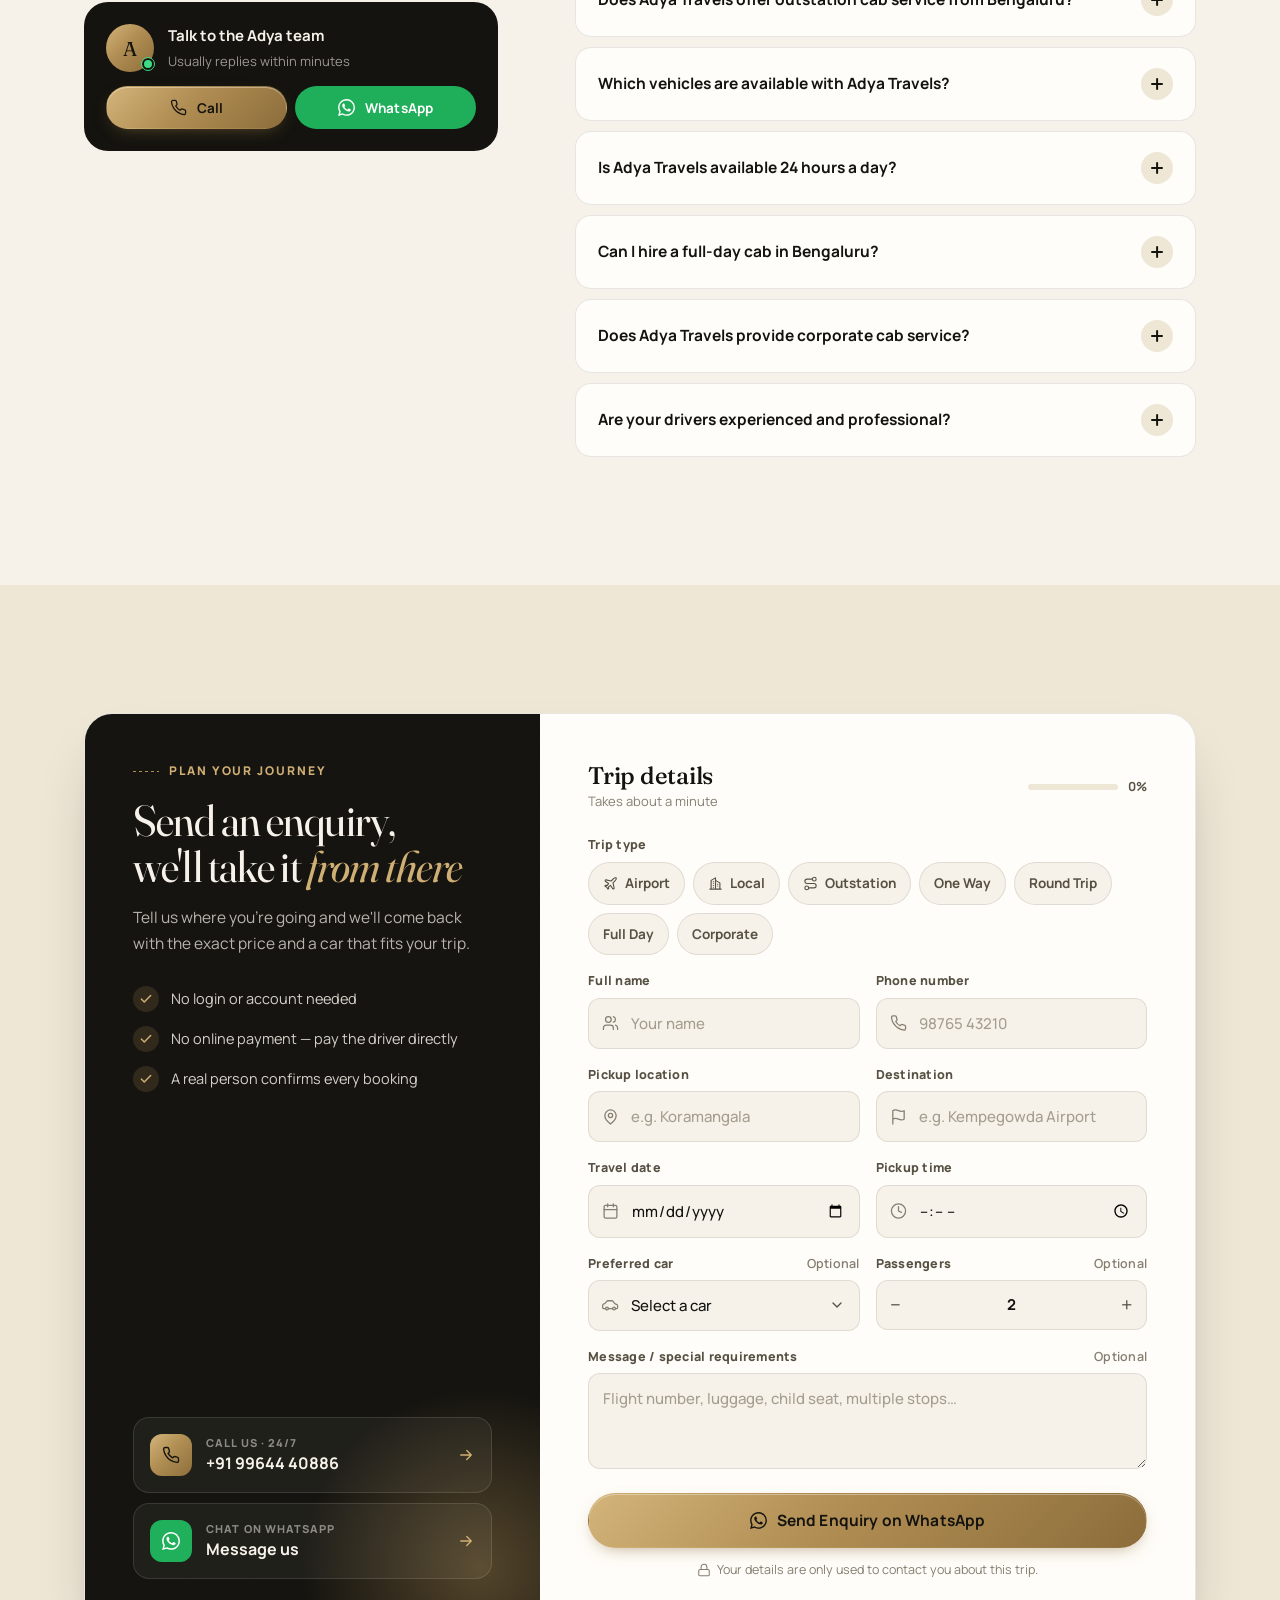
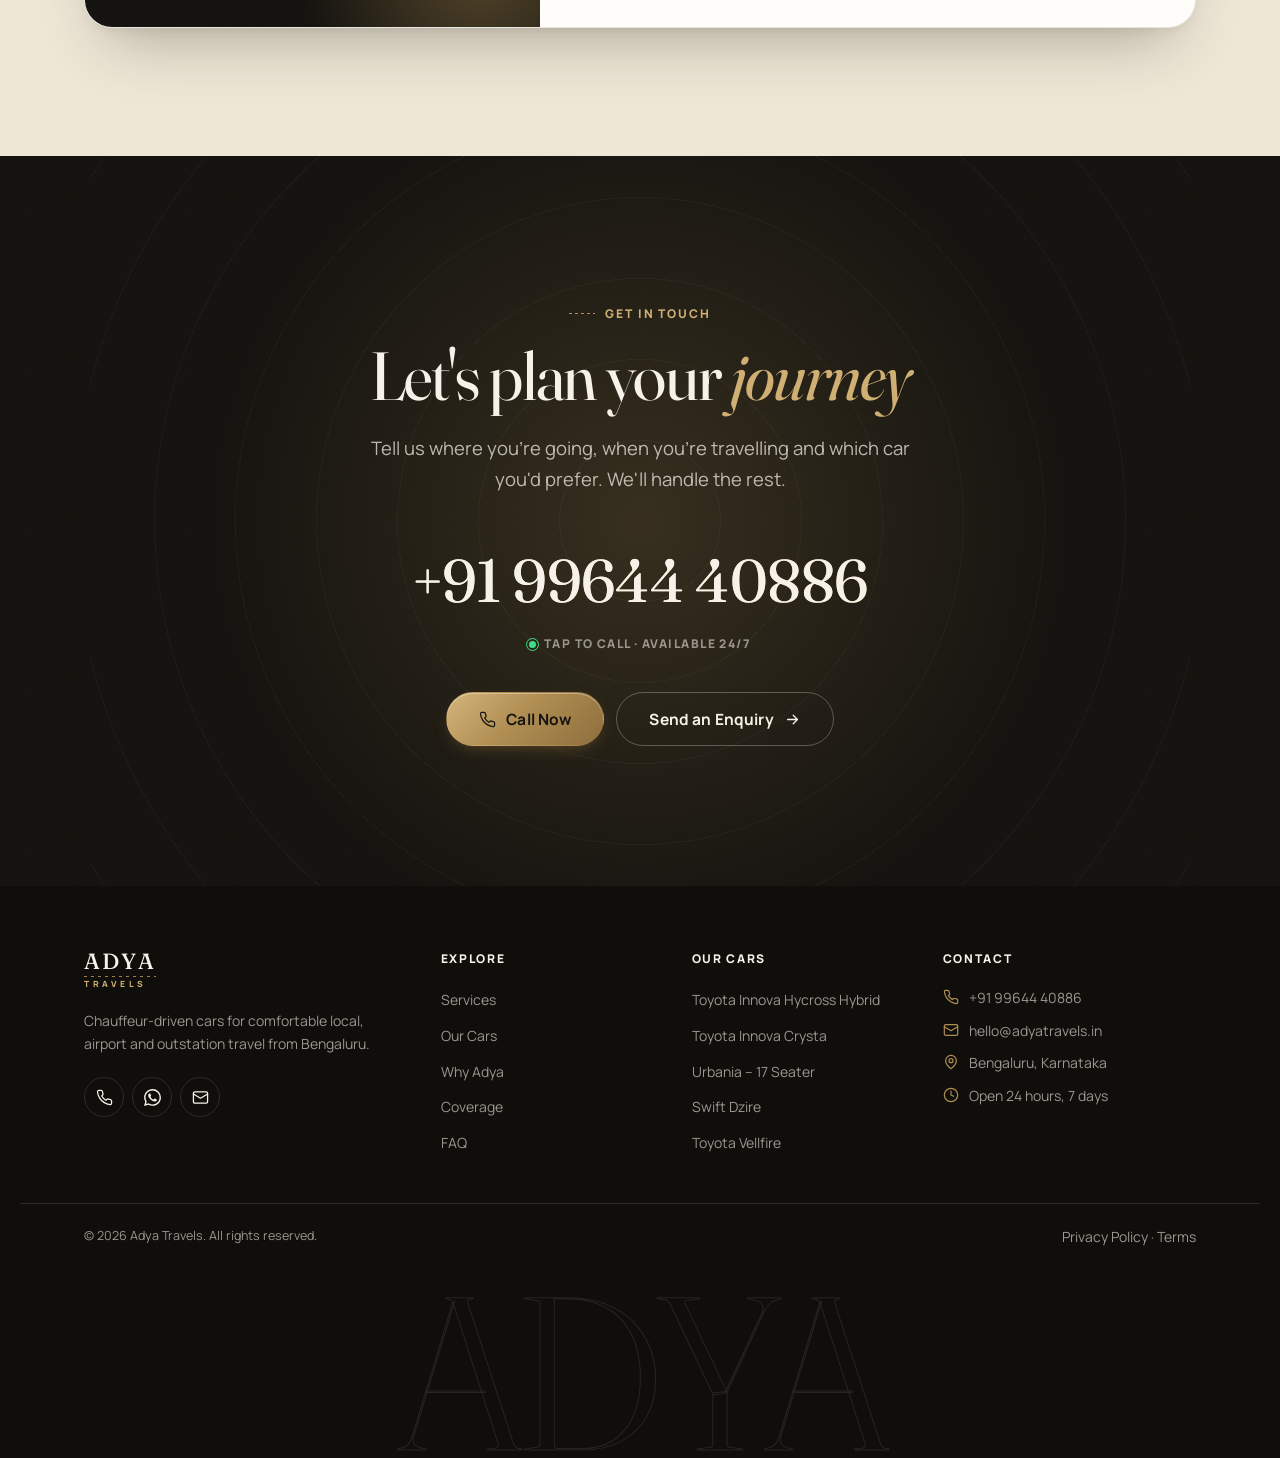
==== commit fb91d0eb: "Give the navbar real visual presence The nav capsule was nearly invisible over the hero and looked f" ====
--- a/index.html
+++ b/index.html
@@ -241,9 +241,12 @@
   <div class="container">
     <div class="nav-inner">
       <a href="index.html" class="logo" aria-label="Adya Travels — home">
-        <span class="l1">ADYA</span>
-        <span class="l-rule" aria-hidden="true"></span>
-        <span class="l2">TRAVELS</span>
+        <span class="logo-mark" aria-hidden="true"><svg class="i"><use href="#i-route"/></svg></span>
+        <span class="logo-text">
+          <span class="l1">ADYA</span>
+          <span class="l-rule" aria-hidden="true"></span>
+          <span class="l2">TRAVELS</span>
+        </span>
       </a>
 
       <nav class="nav-links hide-mobile" aria-label="Primary">
@@ -257,9 +260,13 @@
 
       <div class="nav-right">
         <div class="nav-phone hide-mobile hide-tablet">
-          <span class="nav-phone-label"><span class="live-dot" aria-hidden="true"></span>Open 24/7</span>
-          <strong data-phone-display>+91 99644 40886</strong>
-        </div>
+          <span class="nav-phone-ic" aria-hidden="true"><svg class="i"><use href="#i-phone"/></svg></span>
+          <span class="nav-phone-text">
+            <span class="nav-phone-label"><span class="live-dot" aria-hidden="true"></span>Open 24/7</span>
+            <strong data-phone-display>+91 99644 40886</strong>
+          </span>
+        </div>
+        <span class="nav-divider hide-mobile hide-tablet" aria-hidden="true"></span>
         <a class="btn btn-primary hide-mobile" data-phone-href href="tel:+919964440886">
           <svg class="i"><use href="#i-phone"/></svg>
           Call Now
@@ -273,9 +280,12 @@
 <div class="mobile-menu" id="mobileMenu" aria-hidden="true">
   <div class="mobile-menu-top">
     <a href="index.html" class="logo" tabindex="-1">
-      <span class="l1">ADYA</span>
-      <span class="l-rule" aria-hidden="true"></span>
-      <span class="l2">TRAVELS</span>
+      <span class="logo-mark" aria-hidden="true"><svg class="i"><use href="#i-route"/></svg></span>
+      <span class="logo-text">
+        <span class="l1">ADYA</span>
+        <span class="l-rule" aria-hidden="true"></span>
+        <span class="l2">TRAVELS</span>
+      </span>
     </a>
   </div>
   <nav class="mobile-menu-links" aria-label="Mobile navigation">
@@ -951,7 +961,7 @@
 <footer class="footer">
   <div class="container footer-grid">
     <div class="footer-brand">
-      <a href="index.html" class="logo"><span class="l1">ADYA</span><span class="l-rule" aria-hidden="true"></span><span class="l2">TRAVELS</span></a>
+      <a href="index.html" class="logo"><span class="logo-text"><span class="l1">ADYA</span><span class="l-rule" aria-hidden="true"></span><span class="l2">TRAVELS</span></span></a>
       <p>Chauffeur-driven cars for comfortable local, airport and outstation travel from Bengaluru.</p>
       <div class="footer-social">
         <a data-phone-href href="tel:+919964440886" aria-label="Call Adya Travels"><svg class="i"><use href="#i-phone"/></svg></a>
--- a/css/style.css
+++ b/css/style.css
@@ -279,7 +279,7 @@
 }
 .nav::before{
   content:''; position:absolute; inset:0; z-index:-1;
-  background: linear-gradient(180deg, rgba(20,19,15,0.45) 0%, transparent 100%);
+  background: linear-gradient(180deg, rgba(20,19,15,0.5) 0%, rgba(20,19,15,.1) 65%, transparent 100%);
   transition: opacity .45s var(--ease);
 }
 .nav.is-scrolled{ padding: 10px 0; }
@@ -287,35 +287,70 @@
 .nav.is-hidden{ transform: translateY(-110%); }
 
 .nav-inner{
+  position: relative;
   display:flex;
   align-items:center;
   justify-content: space-between;
   gap: 20px;
-  padding: 10px 12px 10px 22px;
+  padding: 9px 12px 9px 16px;
   border-radius: var(--radius-pill);
-  border: 1px solid transparent;
-  transition: background .45s var(--ease), border-color .45s var(--ease), box-shadow .45s var(--ease), max-width .45s var(--ease);
+  background: linear-gradient(180deg, rgba(27,26,21,.55), rgba(27,26,21,.4));
+  border: 1px solid rgba(246,241,233,.12);
+  box-shadow: 0 1px 0 rgba(246,241,233,.08) inset, 0 18px 40px -20px rgba(0,0,0,.55);
+  backdrop-filter: blur(14px) saturate(1.4);
+  -webkit-backdrop-filter: blur(14px) saturate(1.4);
+  transition: background .45s var(--ease), border-color .45s var(--ease), box-shadow .45s var(--ease);
+}
+.nav-inner::after{
+  /* a quiet route-line accent along the base of the capsule */
+  content:''; position:absolute; left:26px; right:26px; bottom:-8px; height:1px;
+  background-image: linear-gradient(to right, var(--bronze) 50%, transparent 0%);
+  background-size: 8px 1px; background-repeat: repeat-x;
+  opacity: .3;
+  transition: opacity .45s var(--ease);
 }
 .nav.is-scrolled .nav-inner{
-  background: rgba(251,248,242,0.82);
-  backdrop-filter: blur(18px) saturate(1.6);
-  -webkit-backdrop-filter: blur(18px) saturate(1.6);
-  border-color: rgba(176,141,82,0.2);
-  box-shadow: 0 10px 40px -16px rgba(20,19,15,0.25);
-}
+  background: rgba(251,248,242,0.86);
+  backdrop-filter: blur(20px) saturate(1.6);
+  -webkit-backdrop-filter: blur(20px) saturate(1.6);
+  border-color: rgba(176,141,82,0.22);
+  box-shadow: 0 1px 0 rgba(255,255,255,.6) inset, 0 14px 40px -16px rgba(20,19,15,0.28);
+}
+.nav.is-scrolled .nav-inner::after{ opacity: .55; }
 @media (min-width: 1300px){
   .nav .container{ max-width: calc(var(--container) + 40px); }
 }
 
 /* --- Logo --- */
 .logo{
+  display:flex;
+  align-items:center;
+  gap: 11px;
+  text-decoration:none;
+  flex-shrink: 0;
+}
+.logo-mark{
+  width: 38px; height: 38px; flex-shrink: 0;
+  display:grid; place-items:center;
+  border-radius: 12px;
+  background: linear-gradient(155deg, rgba(207,174,114,.24), rgba(176,141,82,.06));
+  border: 1px solid rgba(176,141,82,.4);
+  color: var(--bronze-light);
+  transition: background .4s var(--ease), border-color .4s var(--ease), color .4s var(--ease), transform .4s var(--ease-spring);
+}
+.logo-mark .i{ width: 18px; height: 18px; stroke-width: 1.7; }
+.logo:hover .logo-mark{ transform: rotate(-8deg) scale(1.05); }
+.nav.is-scrolled .logo-mark{
+  background: linear-gradient(155deg, rgba(176,141,82,.16), rgba(176,141,82,.03));
+  border-color: rgba(176,141,82,.3);
+  color: var(--bronze-deep);
+}
+.logo-text{
   font-family: var(--font-display);
   font-weight: 500;
   line-height: 1;
   display:flex;
   flex-direction:column;
-  text-decoration:none;
-  flex-shrink: 0;
 }
 .logo .l1{ font-size: 22px; letter-spacing: 0.1em; color: var(--ivory); transition: color .4s var(--ease); }
 .logo .l-rule{
@@ -335,41 +370,66 @@
 /* --- Nav links --- */
 .nav-links{
   display:flex; align-items:center; gap: 2px;
-  padding: 4px;
+  padding: 5px;
   border-radius: var(--radius-pill);
-  background: rgba(246,241,233,.06);
+  background: rgba(20,19,15,.28);
   border: 1px solid rgba(246,241,233,.1);
-  transition: background .4s, border-color .4s;
-}
-.nav.is-scrolled .nav-links{ background: rgba(20,19,15,.04); border-color: rgba(20,19,15,.06); }
+  box-shadow: inset 0 1px 3px rgba(0,0,0,.2);
+  transition: background .4s, border-color .4s, box-shadow .4s;
+}
+.nav.is-scrolled .nav-links{ background: rgba(20,19,15,.045); border-color: rgba(20,19,15,.07); box-shadow: inset 0 1px 2px rgba(20,19,15,.06); }
 .nav-links a{
+  position: relative;
   font-size: 13.5px;
   font-weight: 600;
   color: rgba(247,242,233,0.85);
-  padding: 8px 15px;
+  padding: 9px 16px;
   border-radius: var(--radius-pill);
   transition: color .3s var(--ease), background .3s var(--ease);
 }
-.nav-links a:hover{ color: var(--ivory); background: rgba(246,241,233,.1); }
-.nav-links a.is-active{ color: var(--charcoal); background: var(--ivory); }
+.nav-links a:hover{ color: var(--ivory); background: rgba(246,241,233,.12); }
+.nav-links a.is-active{
+  color: var(--charcoal);
+  background: var(--grad-bronze);
+  box-shadow: 0 4px 14px -4px rgba(176,141,82,.7);
+}
 .nav.is-scrolled .nav-links a{ color: var(--stone-dark); }
 .nav.is-scrolled .nav-links a:hover{ color: var(--charcoal); background: rgba(20,19,15,.06); }
-.nav.is-scrolled .nav-links a.is-active{ color: var(--ivory); background: var(--charcoal); }
-
-.nav-right{ display:flex; align-items:center; gap:10px; }
+.nav.is-scrolled .nav-links a.is-active{ color: var(--charcoal); background: var(--grad-bronze); }
+
+.nav-right{ display:flex; align-items:center; gap:14px; }
+
+.nav-divider{
+  width: 1px; height: 30px; flex-shrink: 0;
+  background: rgba(246,241,233,.16);
+  transition: background .4s var(--ease);
+}
+.nav.is-scrolled .nav-divider{ background: rgba(20,19,15,.12); }
+
 .nav-phone{
-  display:flex; flex-direction:column; align-items:flex-end; line-height:1.2;
-  padding-right: 6px;
+  display:flex; align-items:center; gap: 10px;
   color: var(--ivory);
   transition: color .4s;
 }
+.nav-phone-ic{
+  width: 34px; height: 34px; flex-shrink: 0;
+  display:grid; place-items:center;
+  border-radius: 50%;
+  background: rgba(176,141,82,.14);
+  border: 1px solid rgba(176,141,82,.3);
+  color: var(--bronze-light);
+  transition: background .4s var(--ease), border-color .4s var(--ease), color .4s var(--ease);
+}
+.nav-phone-ic .i{ width: 15px; height: 15px; }
+.nav.is-scrolled .nav-phone-ic{ background: var(--bronze-tint); border-color: rgba(176,141,82,.25); color: var(--bronze-deep); }
+.nav-phone-text{ display:flex; flex-direction:column; line-height:1.25; }
 .nav-phone-label{
   display:flex; align-items:center; gap:6px;
   font-size: 10px; font-weight: 800; letter-spacing: .12em; text-transform: uppercase;
   color: rgba(246,241,233,.6);
 }
 .nav-phone-label .live-dot{ width:6px; height:6px; }
-.nav-phone strong{ font-size: 14px; font-weight: 800; letter-spacing: .02em; }
+.nav-phone strong{ font-size: 14.5px; font-weight: 800; letter-spacing: .01em; }
 .nav.is-scrolled .nav-phone{ color: var(--charcoal); }
 .nav.is-scrolled .nav-phone-label{ color: var(--stone); }
 
@@ -382,7 +442,7 @@
 }
 @keyframes pulse{ 0%{ transform: scale(.6); opacity:1; } 100%{ transform: scale(1.8); opacity:0; } }
 
-.nav .btn-primary{ --btn-pad-y: 11px; --btn-pad-x: 20px; font-size: 13.5px; }
+.nav .btn-primary{ --btn-pad-y: 12px; --btn-pad-x: 22px; font-size: 13.5px; }
 
 /* --- Hamburger --- */
 .hamburger{
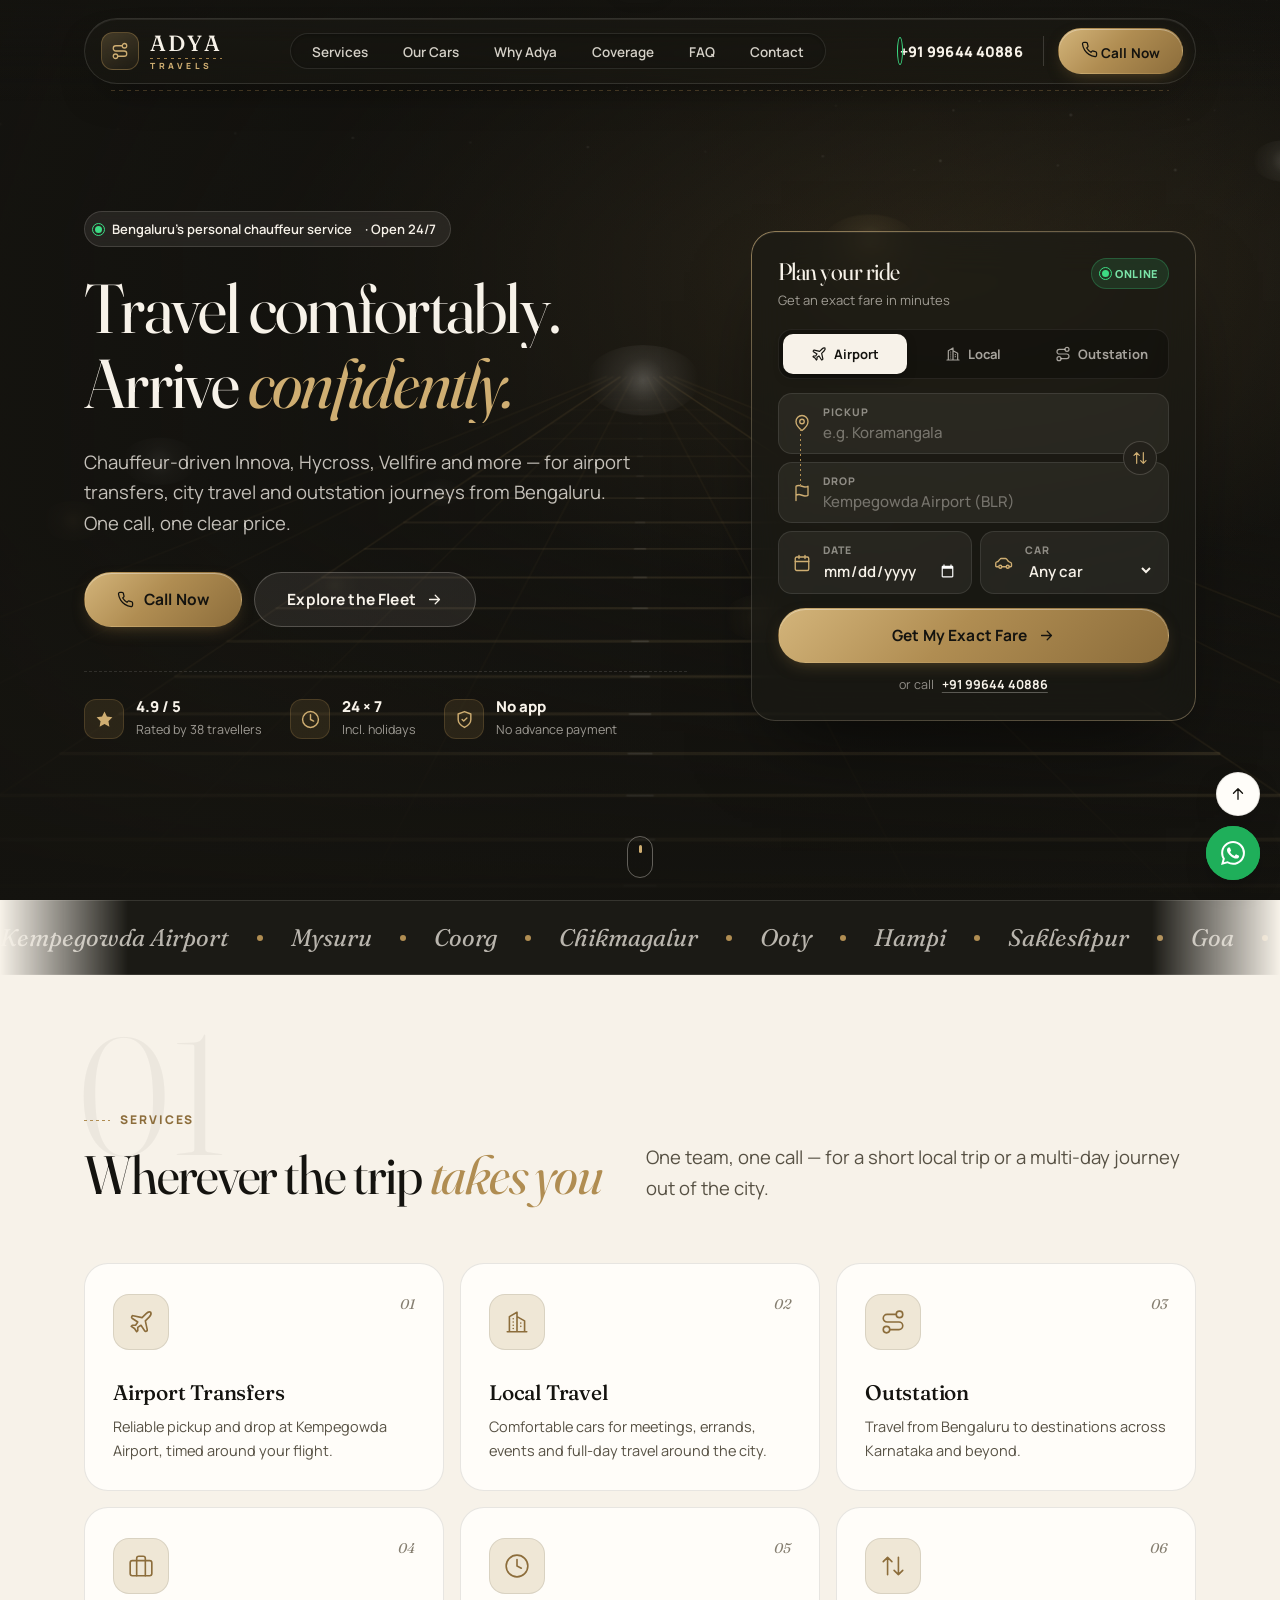
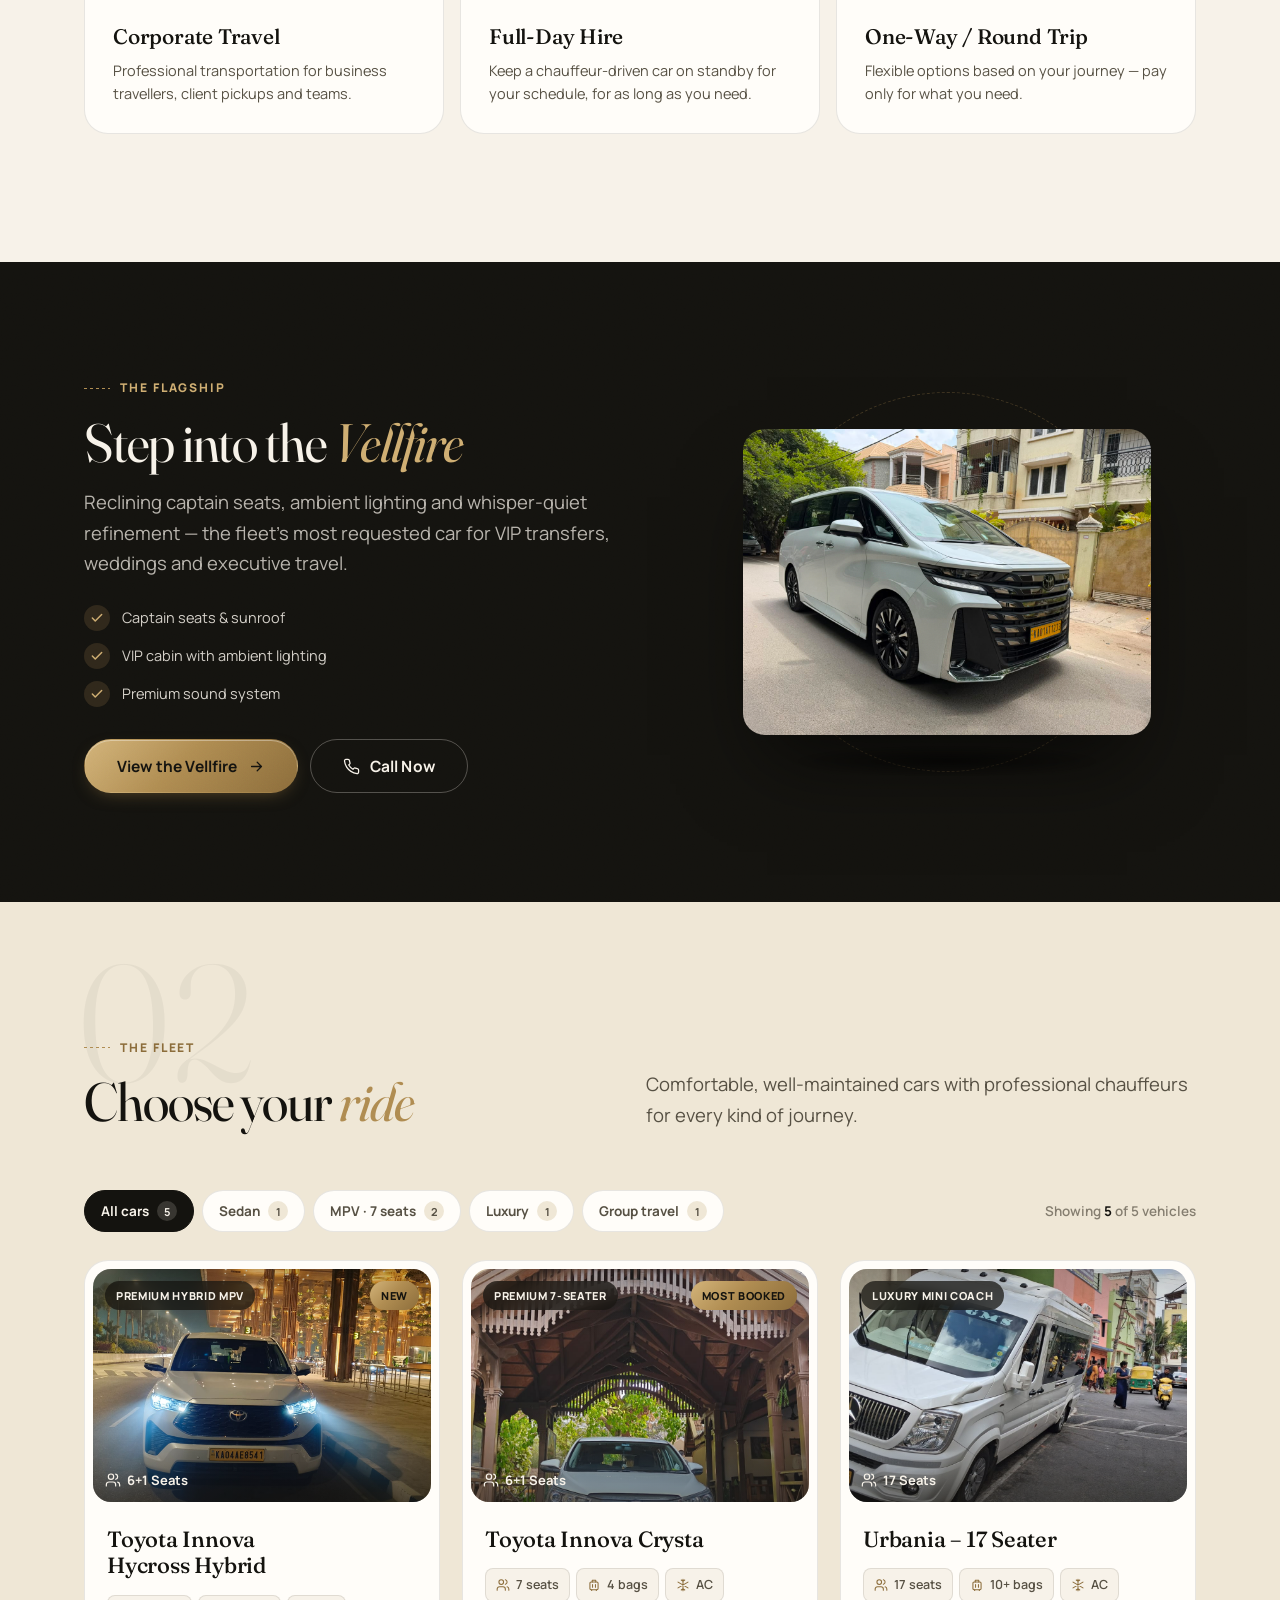
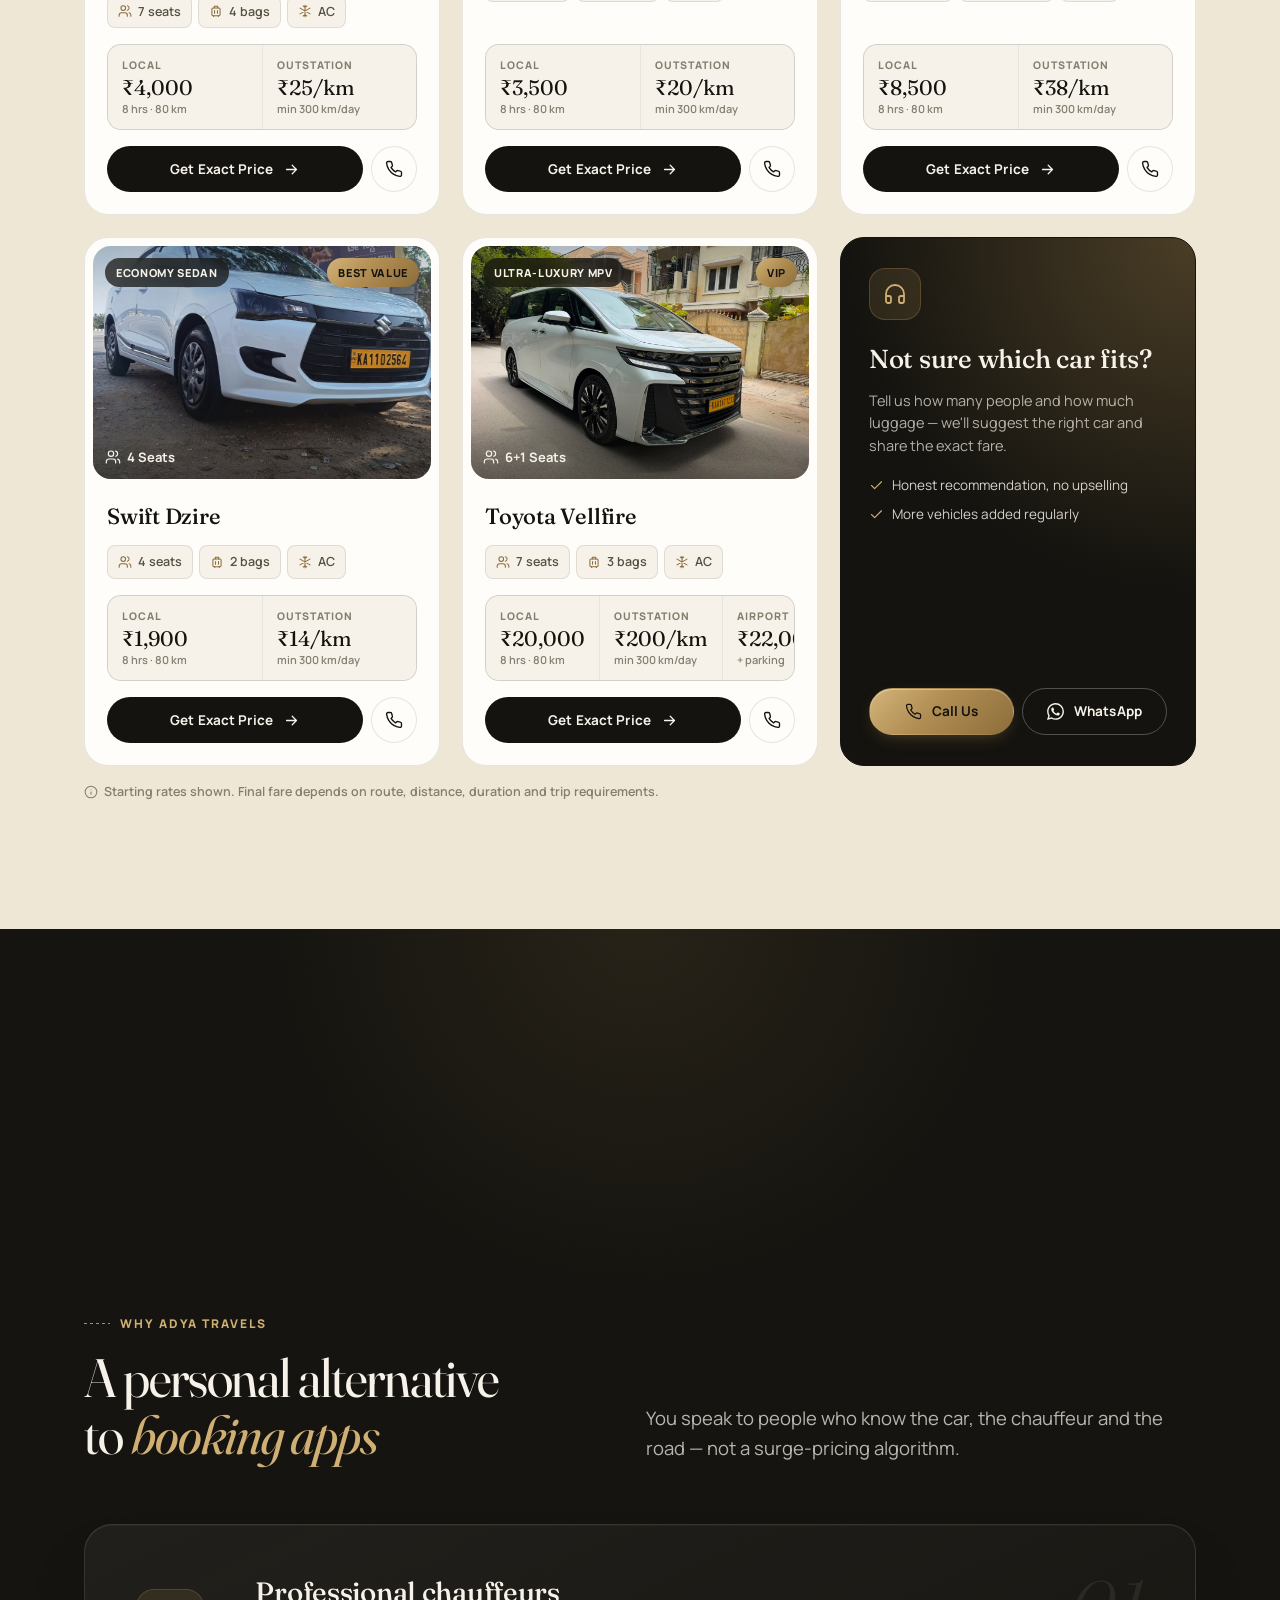
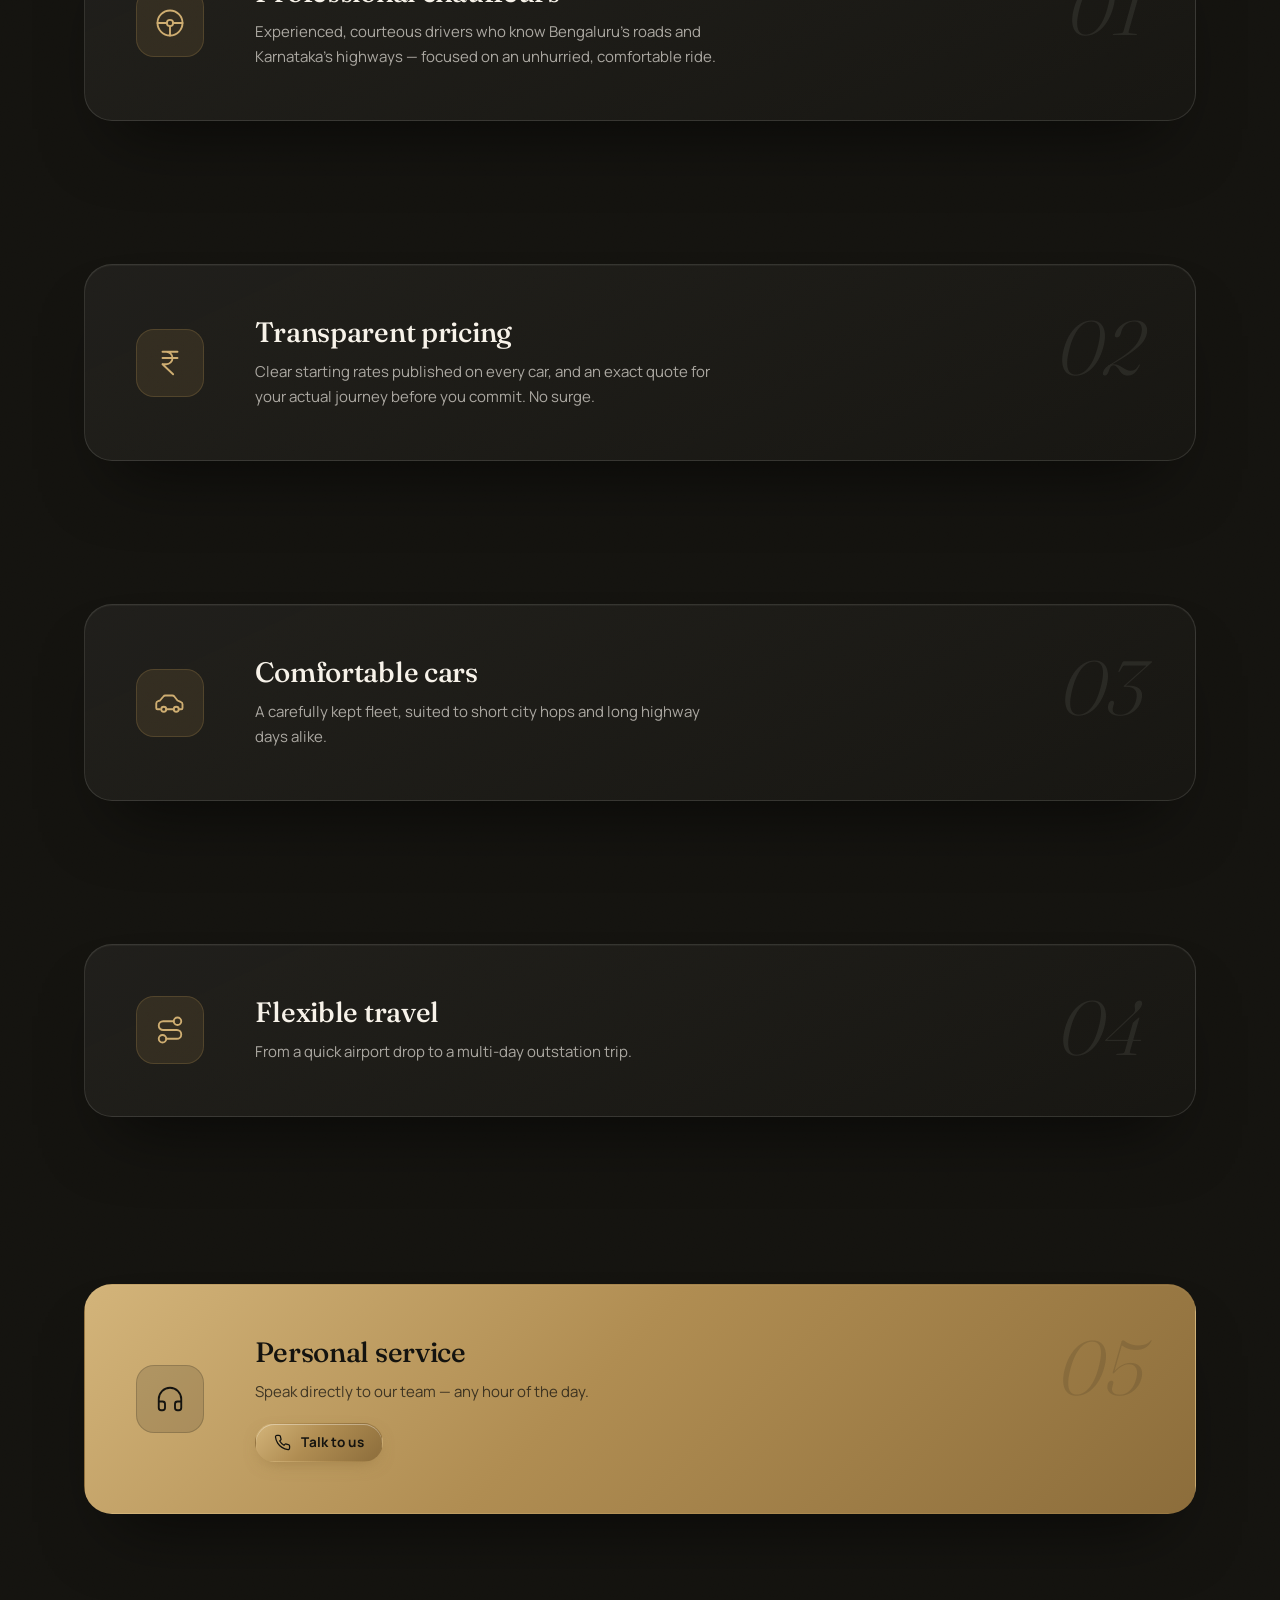
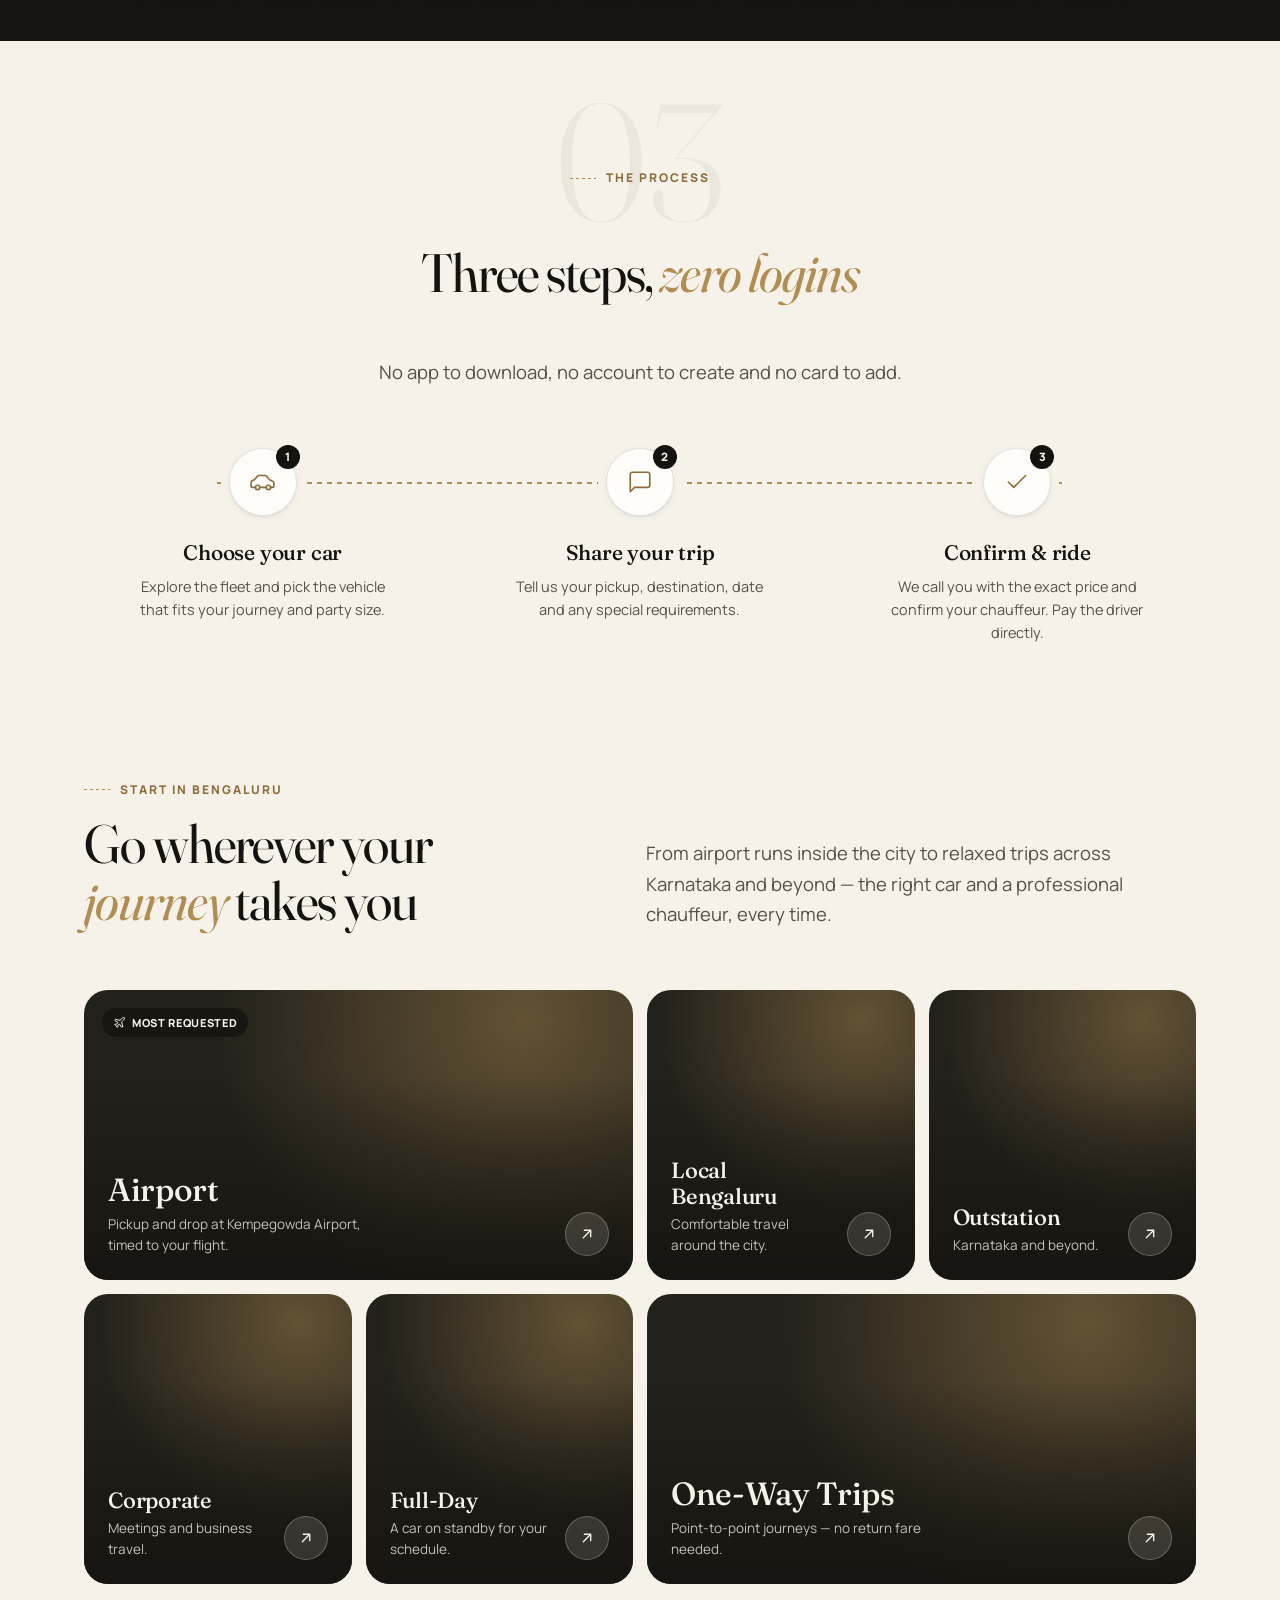
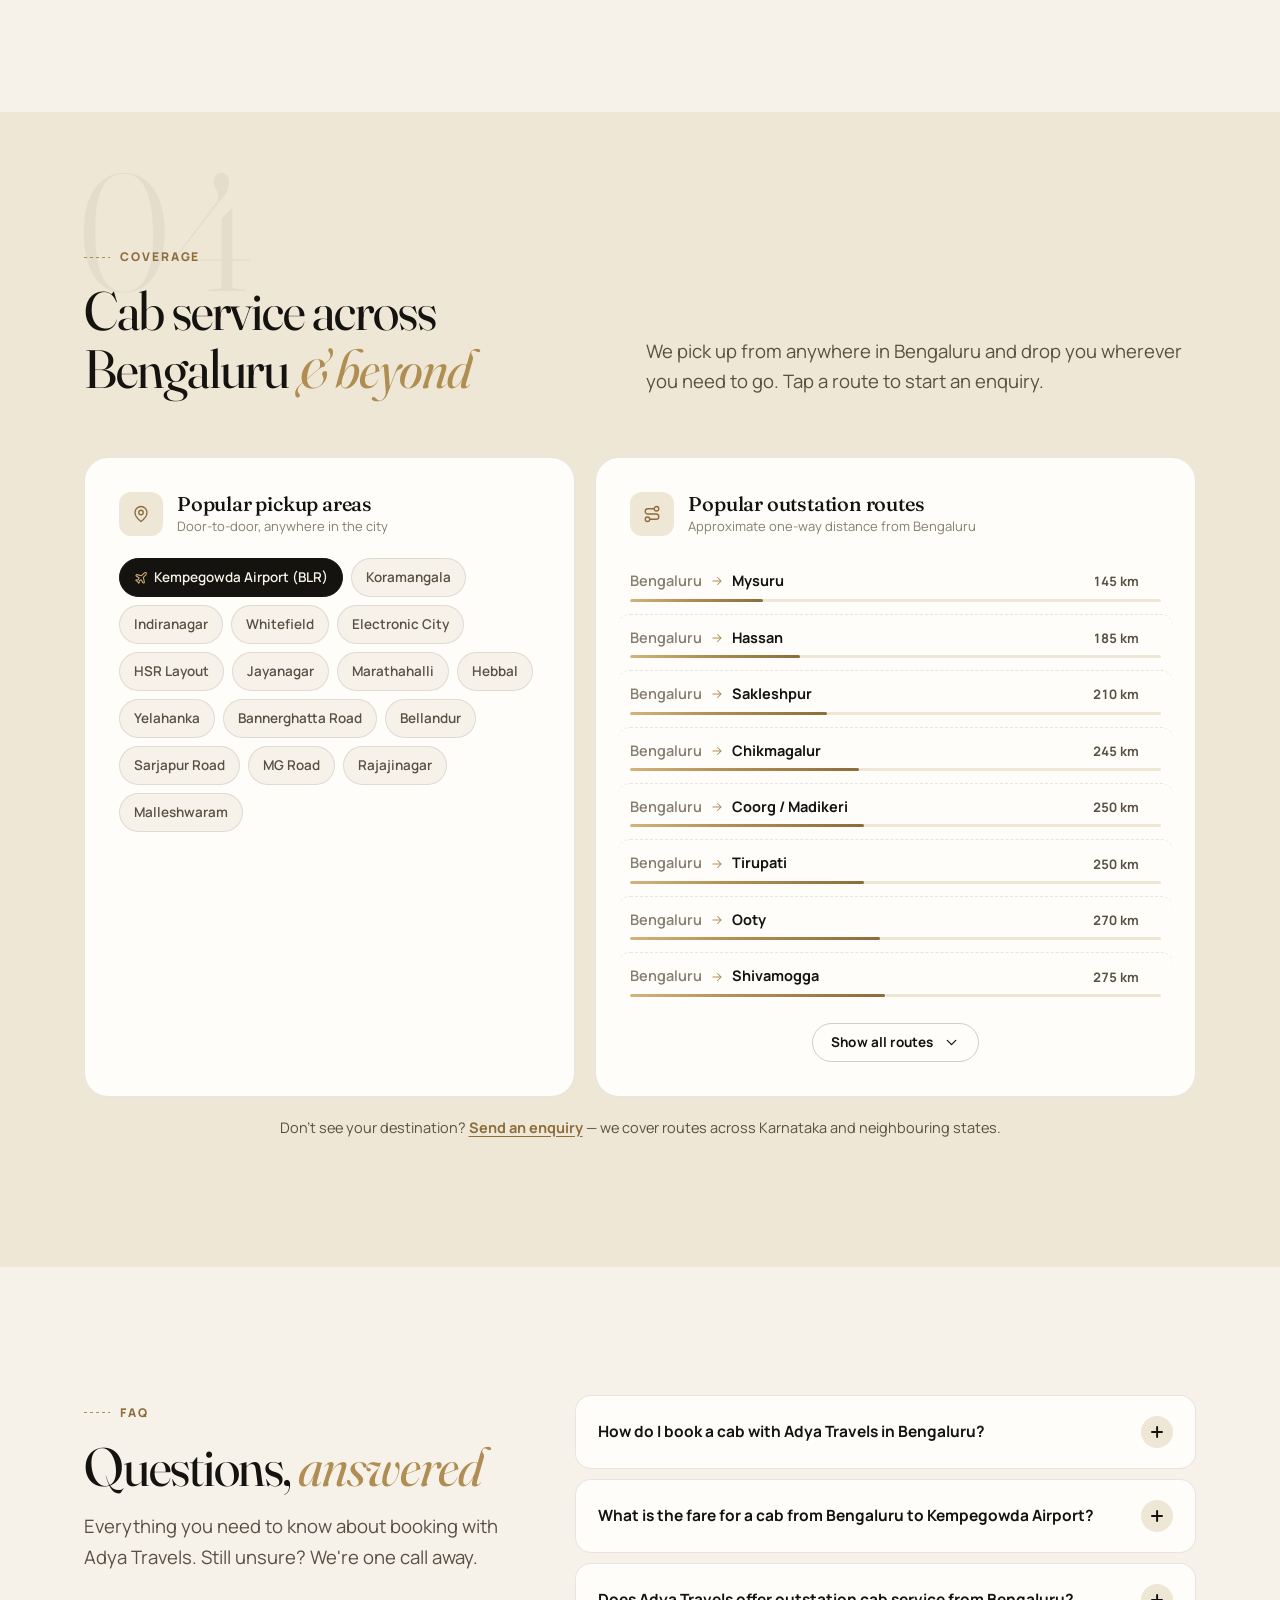
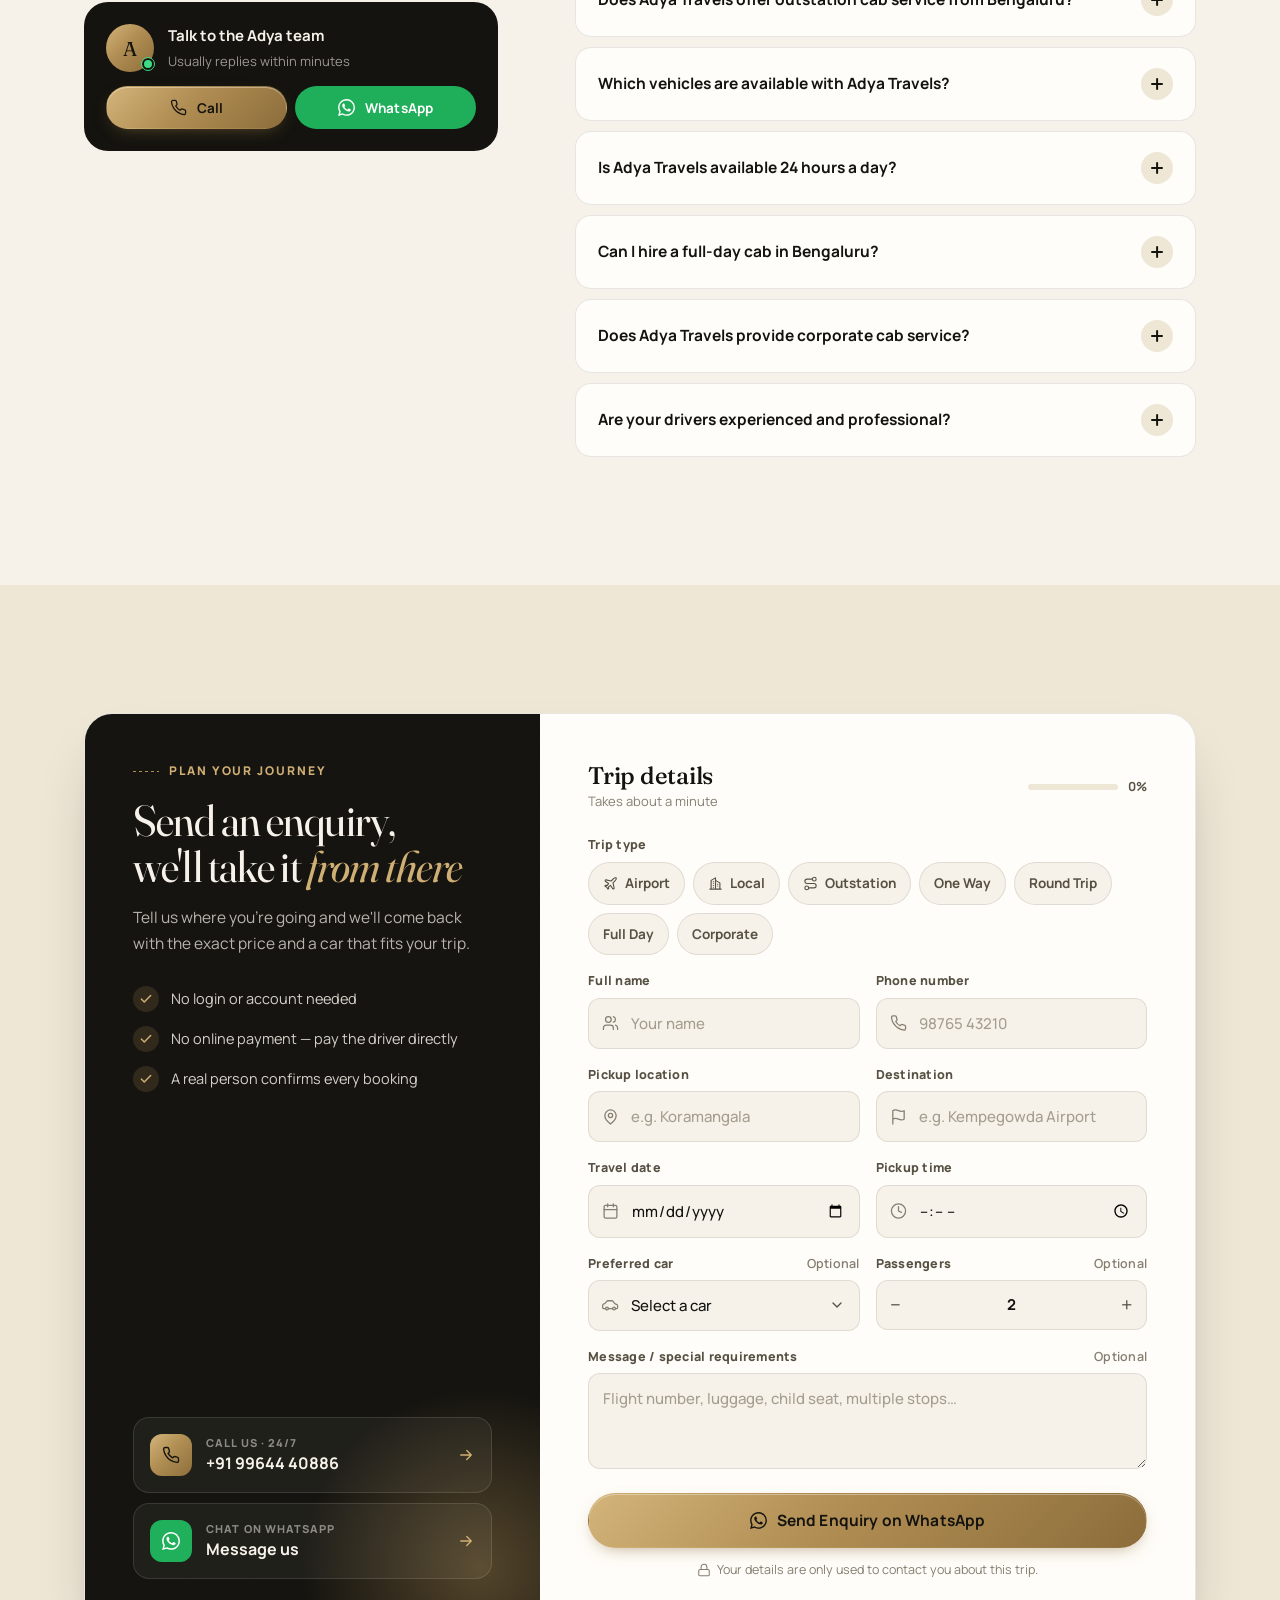
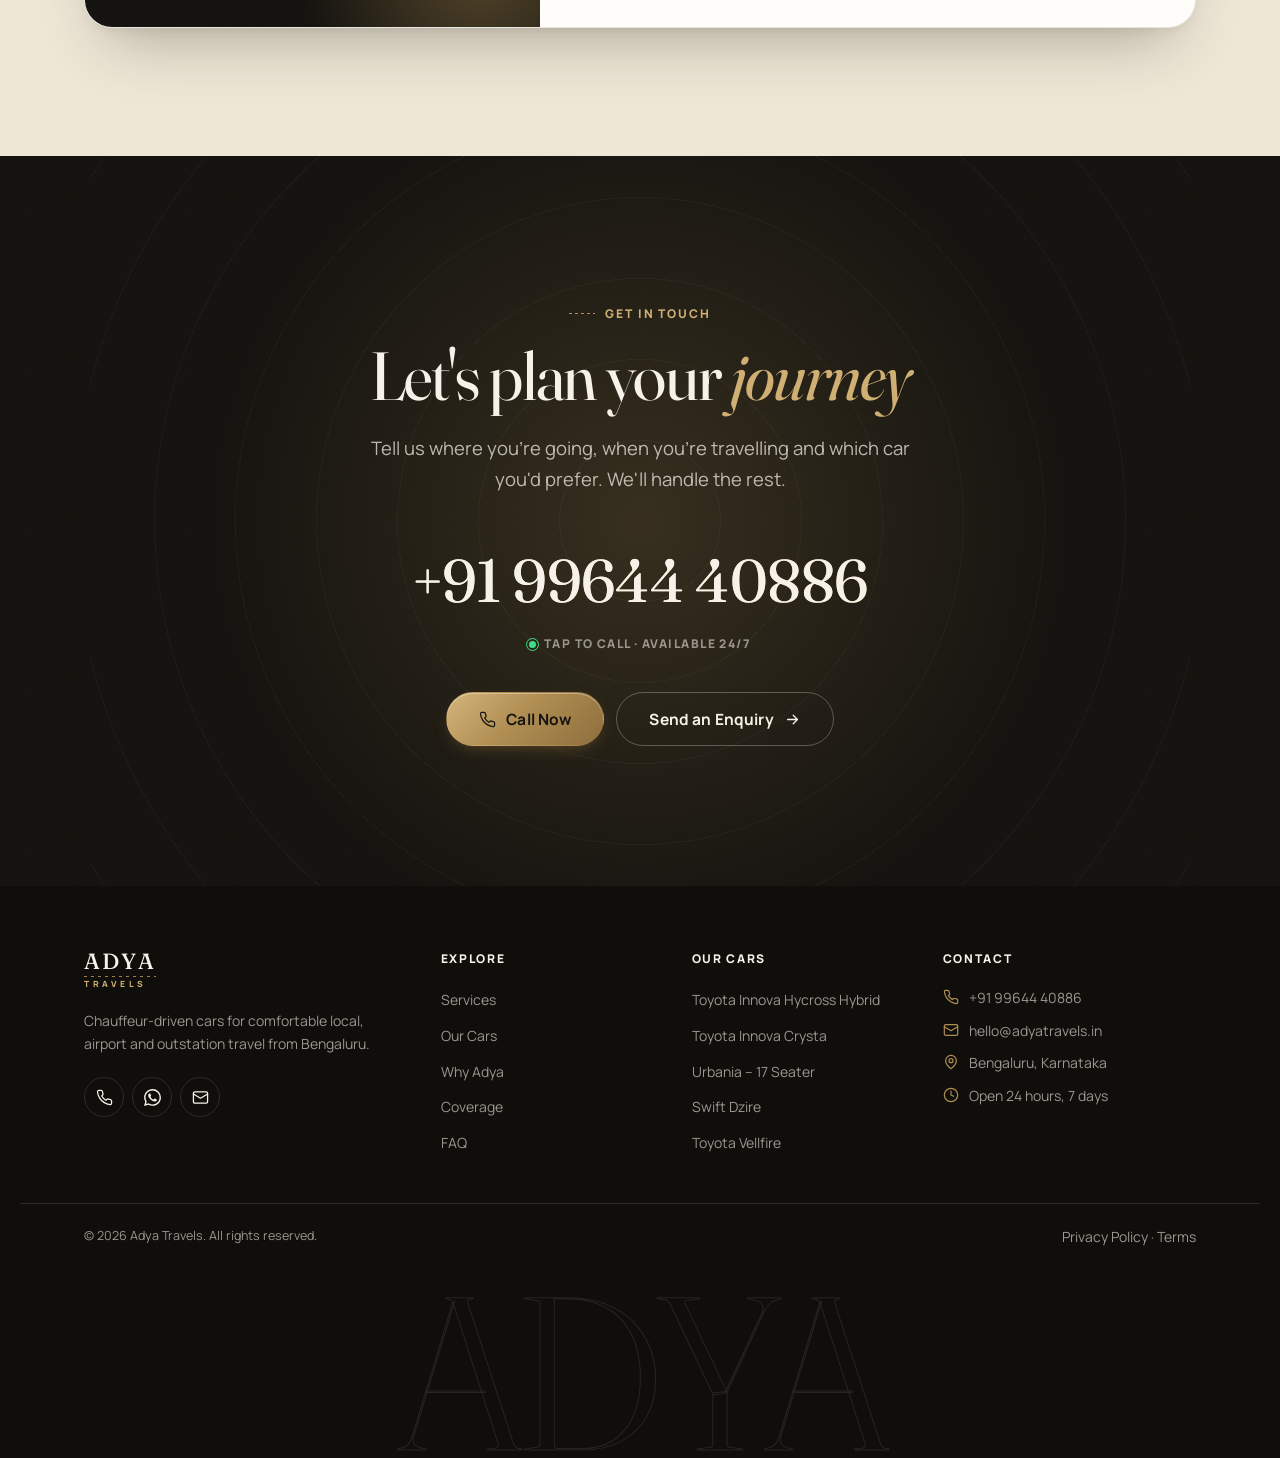
==== commit 7880f9d9: "Declutter the nav phone block The phone corner had four stacked visual elements (an icon badge, a li" ====
--- a/index.html
+++ b/index.html
@@ -259,13 +259,10 @@
       </nav>
 
       <div class="nav-right">
-        <div class="nav-phone hide-mobile hide-tablet">
-          <span class="nav-phone-ic" aria-hidden="true"><svg class="i"><use href="#i-phone"/></svg></span>
-          <span class="nav-phone-text">
-            <span class="nav-phone-label"><span class="live-dot" aria-hidden="true"></span>Open 24/7</span>
-            <strong data-phone-display>+91 99644 40886</strong>
-          </span>
-        </div>
+        <a class="nav-phone hide-mobile hide-tablet" data-phone-href href="tel:+919964440886" title="Open 24/7 — tap to call">
+          <span class="live-dot" aria-hidden="true"></span>
+          <strong data-phone-display>+91 99644 40886</strong>
+        </a>
         <span class="nav-divider hide-mobile hide-tablet" aria-hidden="true"></span>
         <a class="btn btn-primary hide-mobile" data-phone-href href="tel:+919964440886">
           <svg class="i"><use href="#i-phone"/></svg>
--- a/css/style.css
+++ b/css/style.css
@@ -407,31 +407,16 @@
 .nav.is-scrolled .nav-divider{ background: rgba(20,19,15,.12); }
 
 .nav-phone{
-  display:flex; align-items:center; gap: 10px;
+  display:flex; align-items:center; gap: 9px;
+  padding: 8px 6px;
+  border-radius: var(--radius-pill);
   color: var(--ivory);
-  transition: color .4s;
-}
-.nav-phone-ic{
-  width: 34px; height: 34px; flex-shrink: 0;
-  display:grid; place-items:center;
-  border-radius: 50%;
-  background: rgba(176,141,82,.14);
-  border: 1px solid rgba(176,141,82,.3);
-  color: var(--bronze-light);
-  transition: background .4s var(--ease), border-color .4s var(--ease), color .4s var(--ease);
-}
-.nav-phone-ic .i{ width: 15px; height: 15px; }
-.nav.is-scrolled .nav-phone-ic{ background: var(--bronze-tint); border-color: rgba(176,141,82,.25); color: var(--bronze-deep); }
-.nav-phone-text{ display:flex; flex-direction:column; line-height:1.25; }
-.nav-phone-label{
-  display:flex; align-items:center; gap:6px;
-  font-size: 10px; font-weight: 800; letter-spacing: .12em; text-transform: uppercase;
-  color: rgba(246,241,233,.6);
-}
-.nav-phone-label .live-dot{ width:6px; height:6px; }
+  transition: color .4s, background .3s var(--ease);
+}
+.nav-phone:hover{ background: rgba(246,241,233,.08); }
 .nav-phone strong{ font-size: 14.5px; font-weight: 800; letter-spacing: .01em; }
 .nav.is-scrolled .nav-phone{ color: var(--charcoal); }
-.nav.is-scrolled .nav-phone-label{ color: var(--stone); }
+.nav.is-scrolled .nav-phone:hover{ background: rgba(20,19,15,.05); }
 
 .live-dot{
   width:7px; height:7px; border-radius:50%; background: #3DDC84; position:relative; flex-shrink:0;
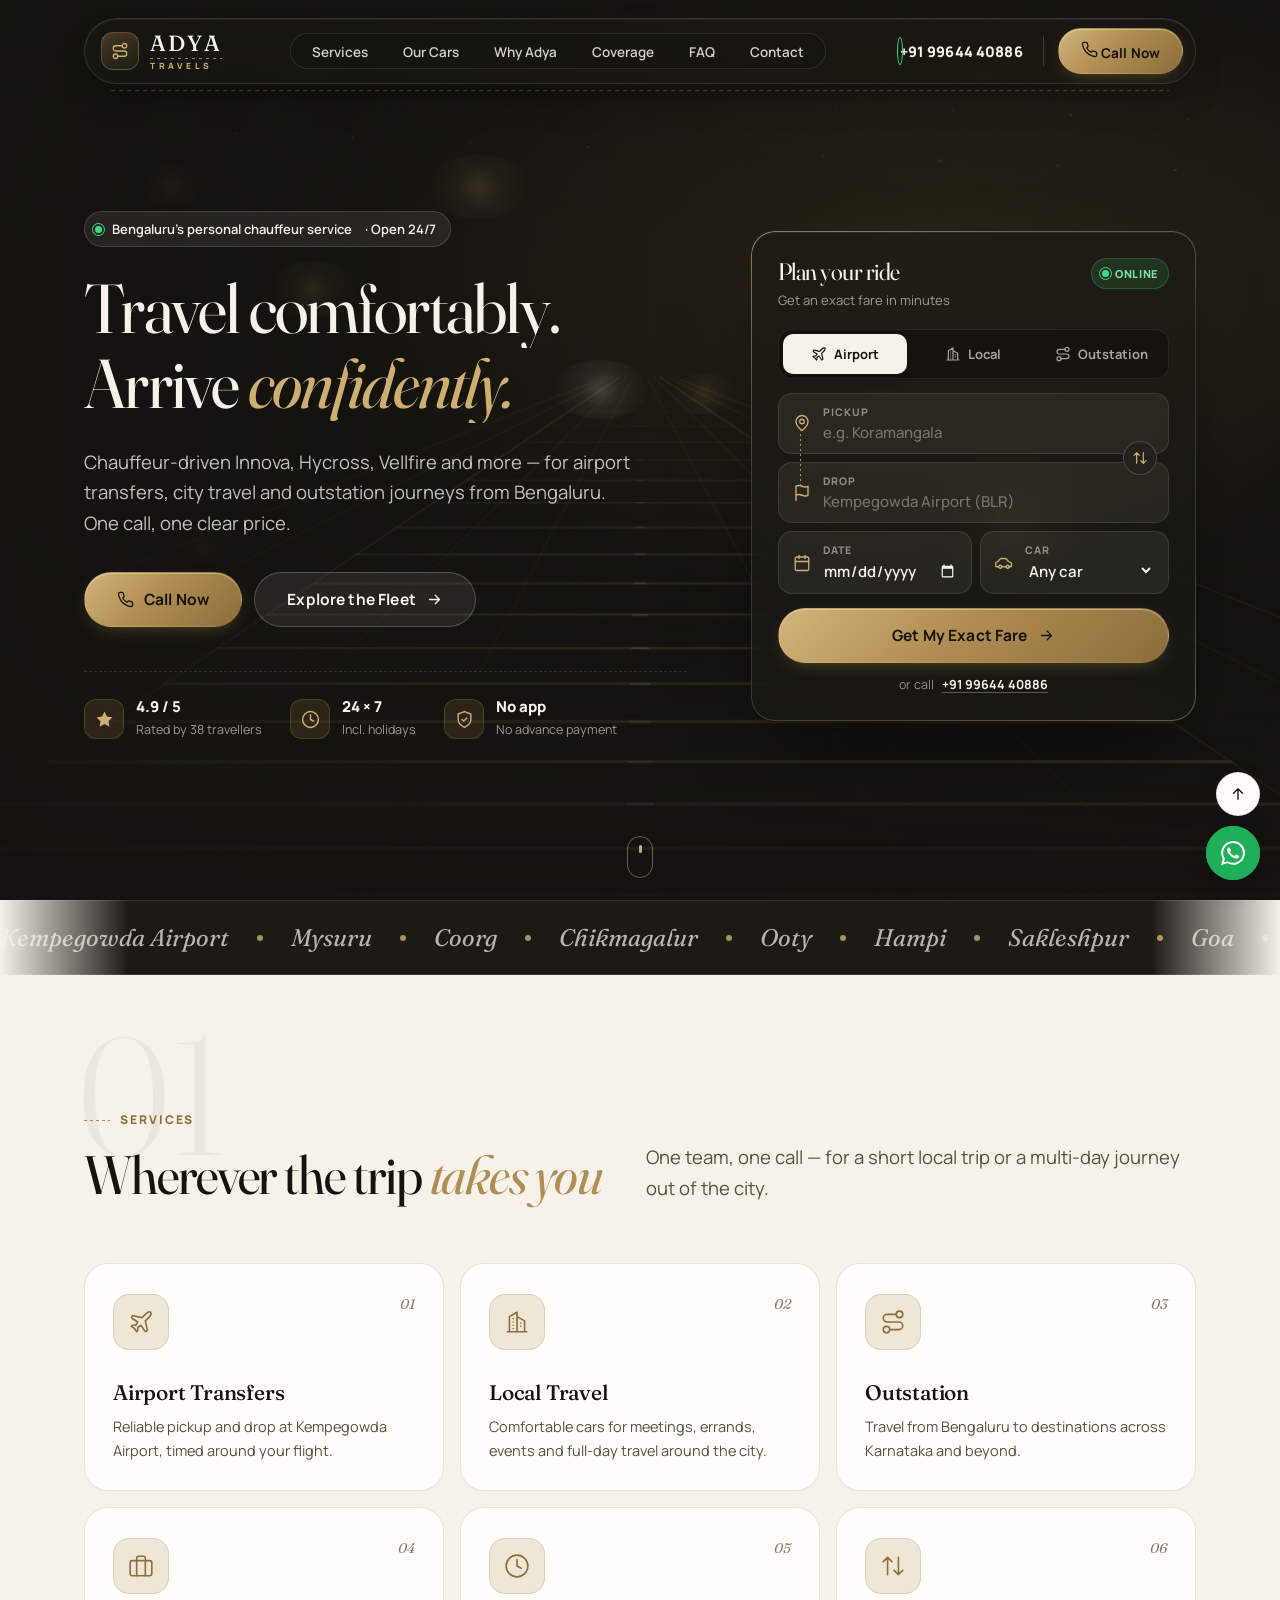
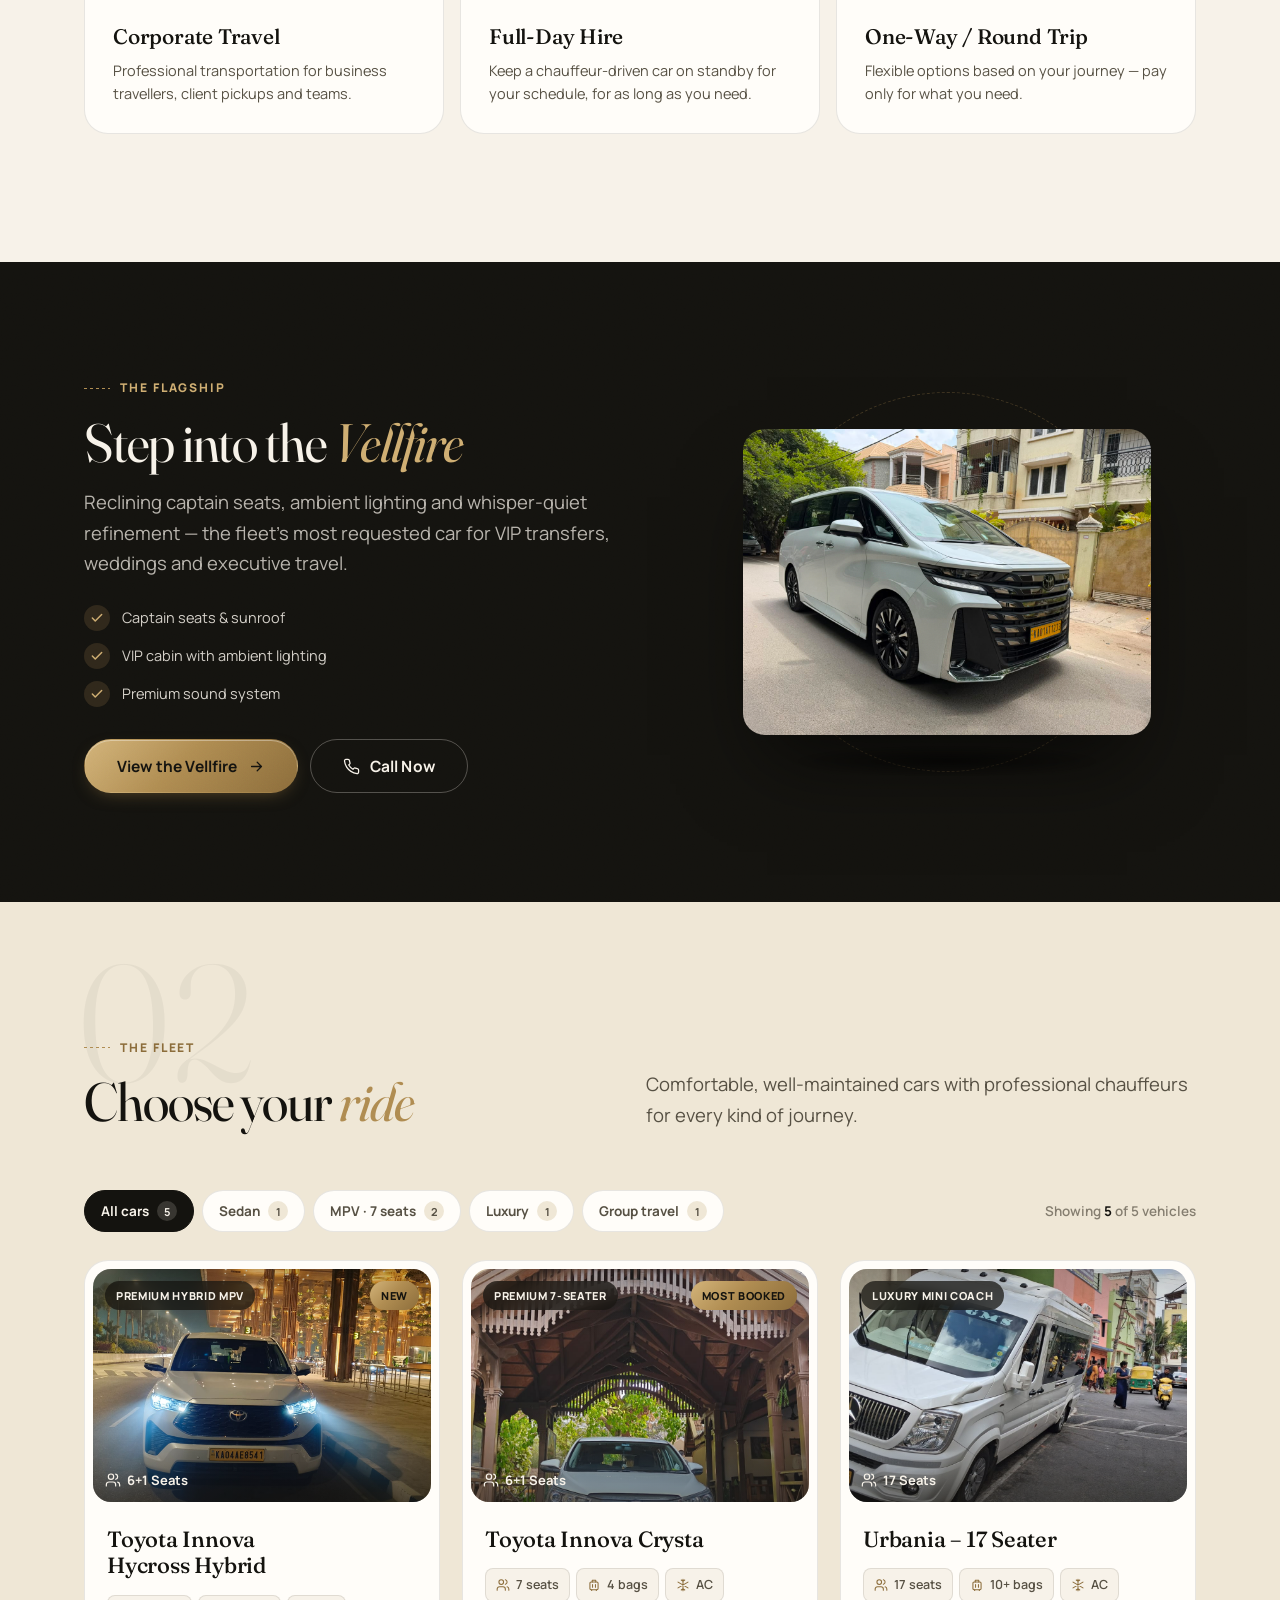
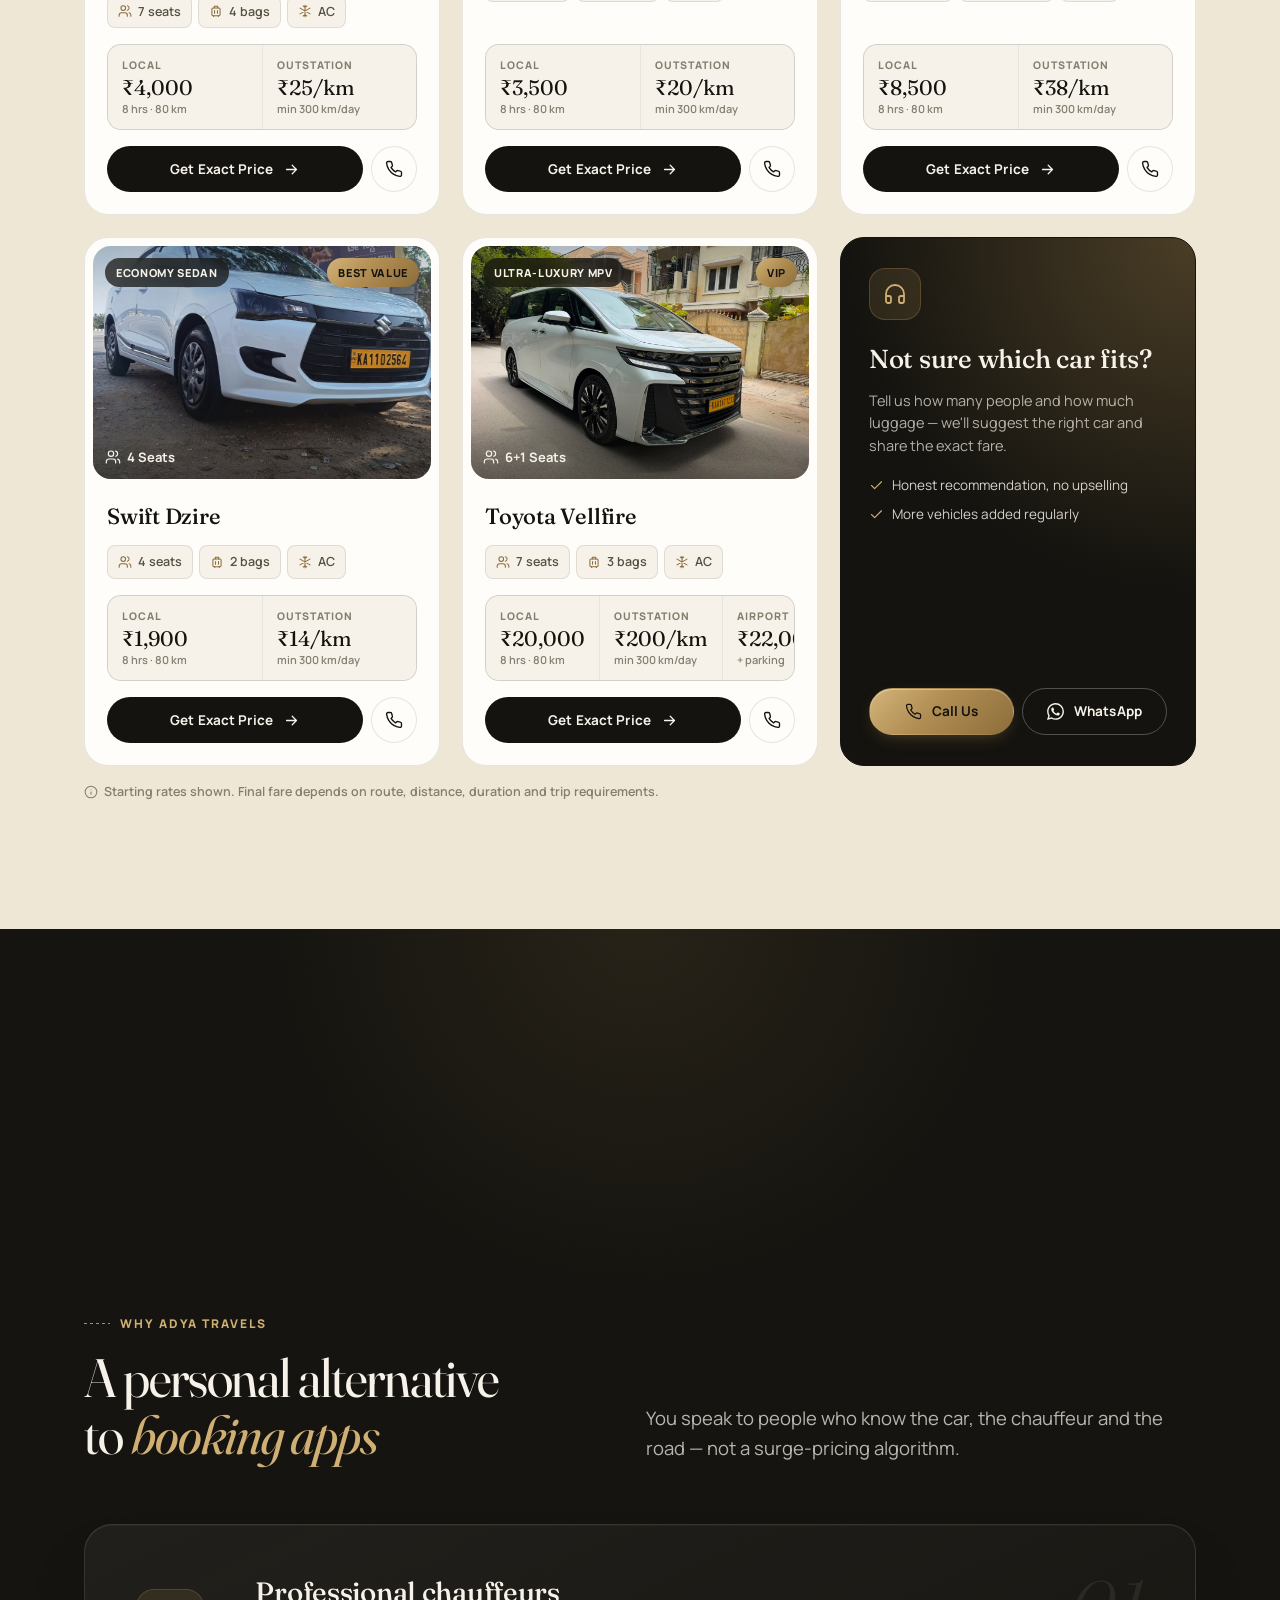
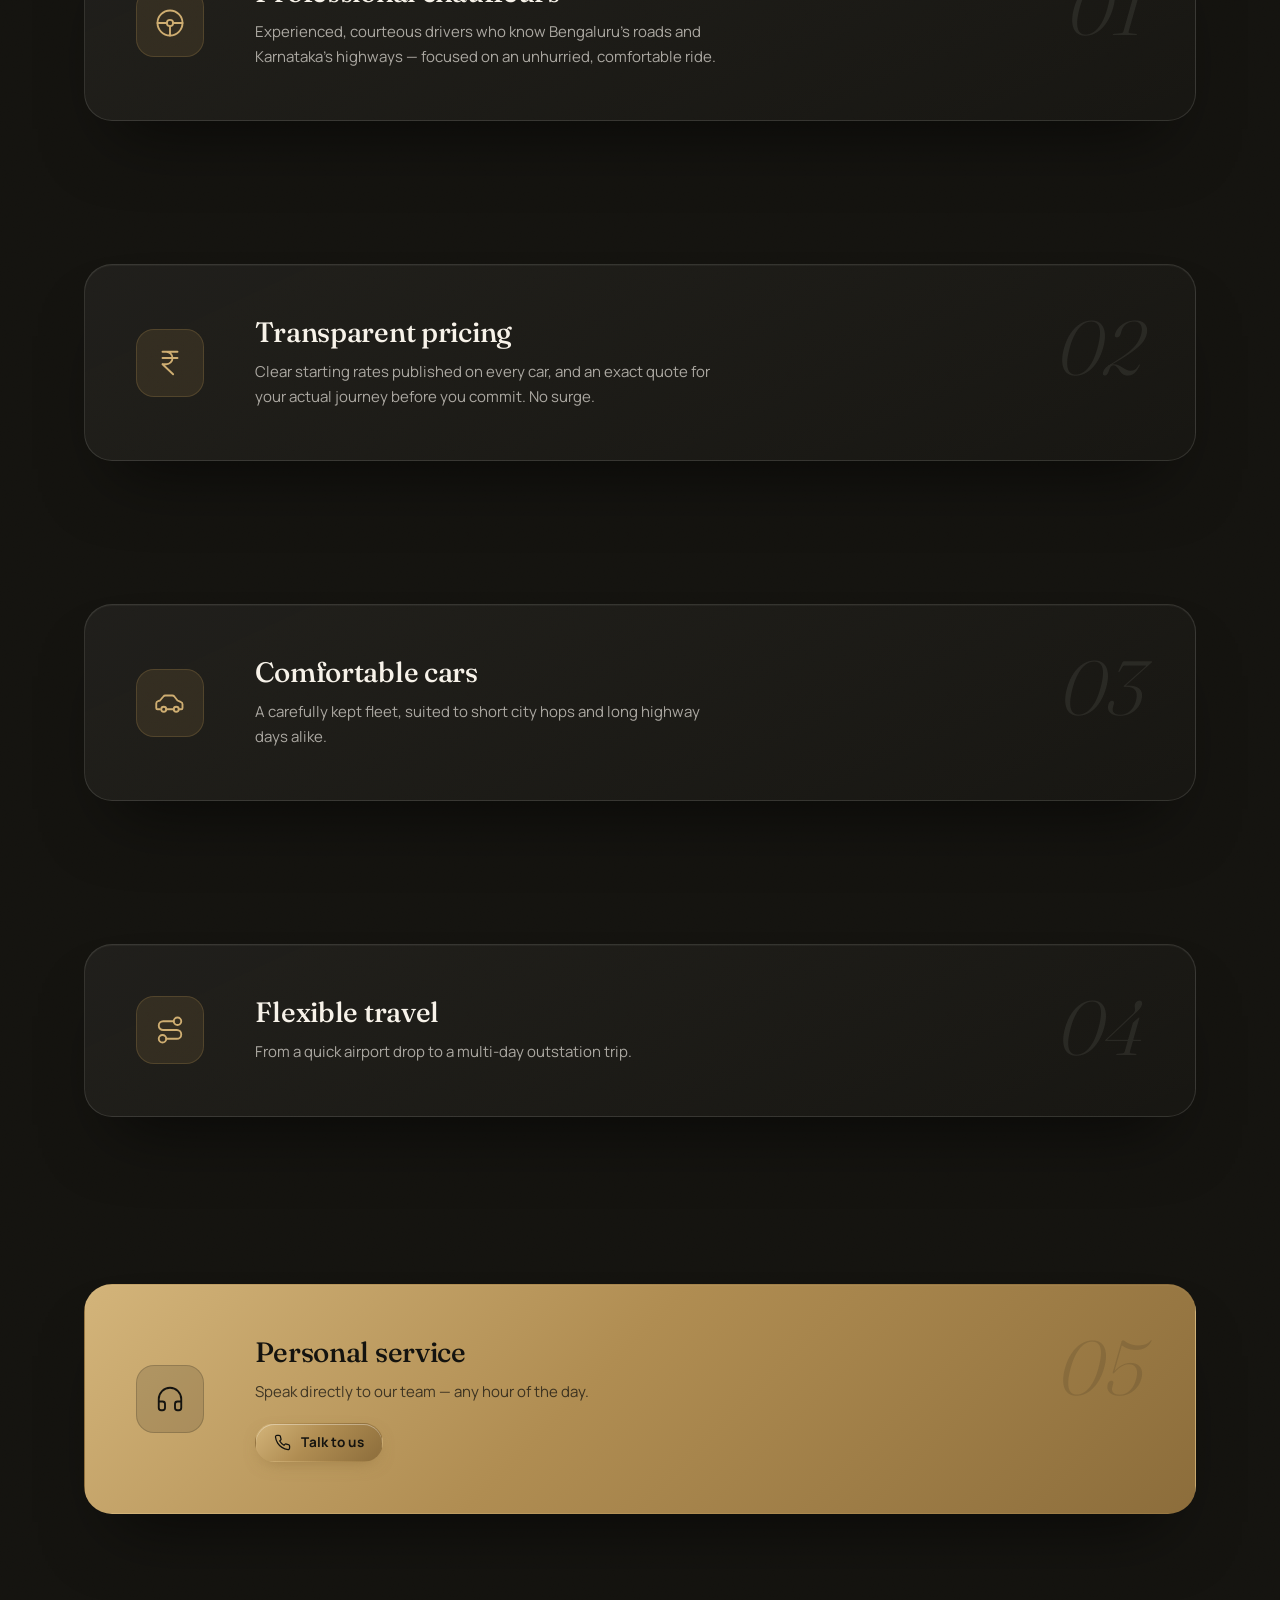
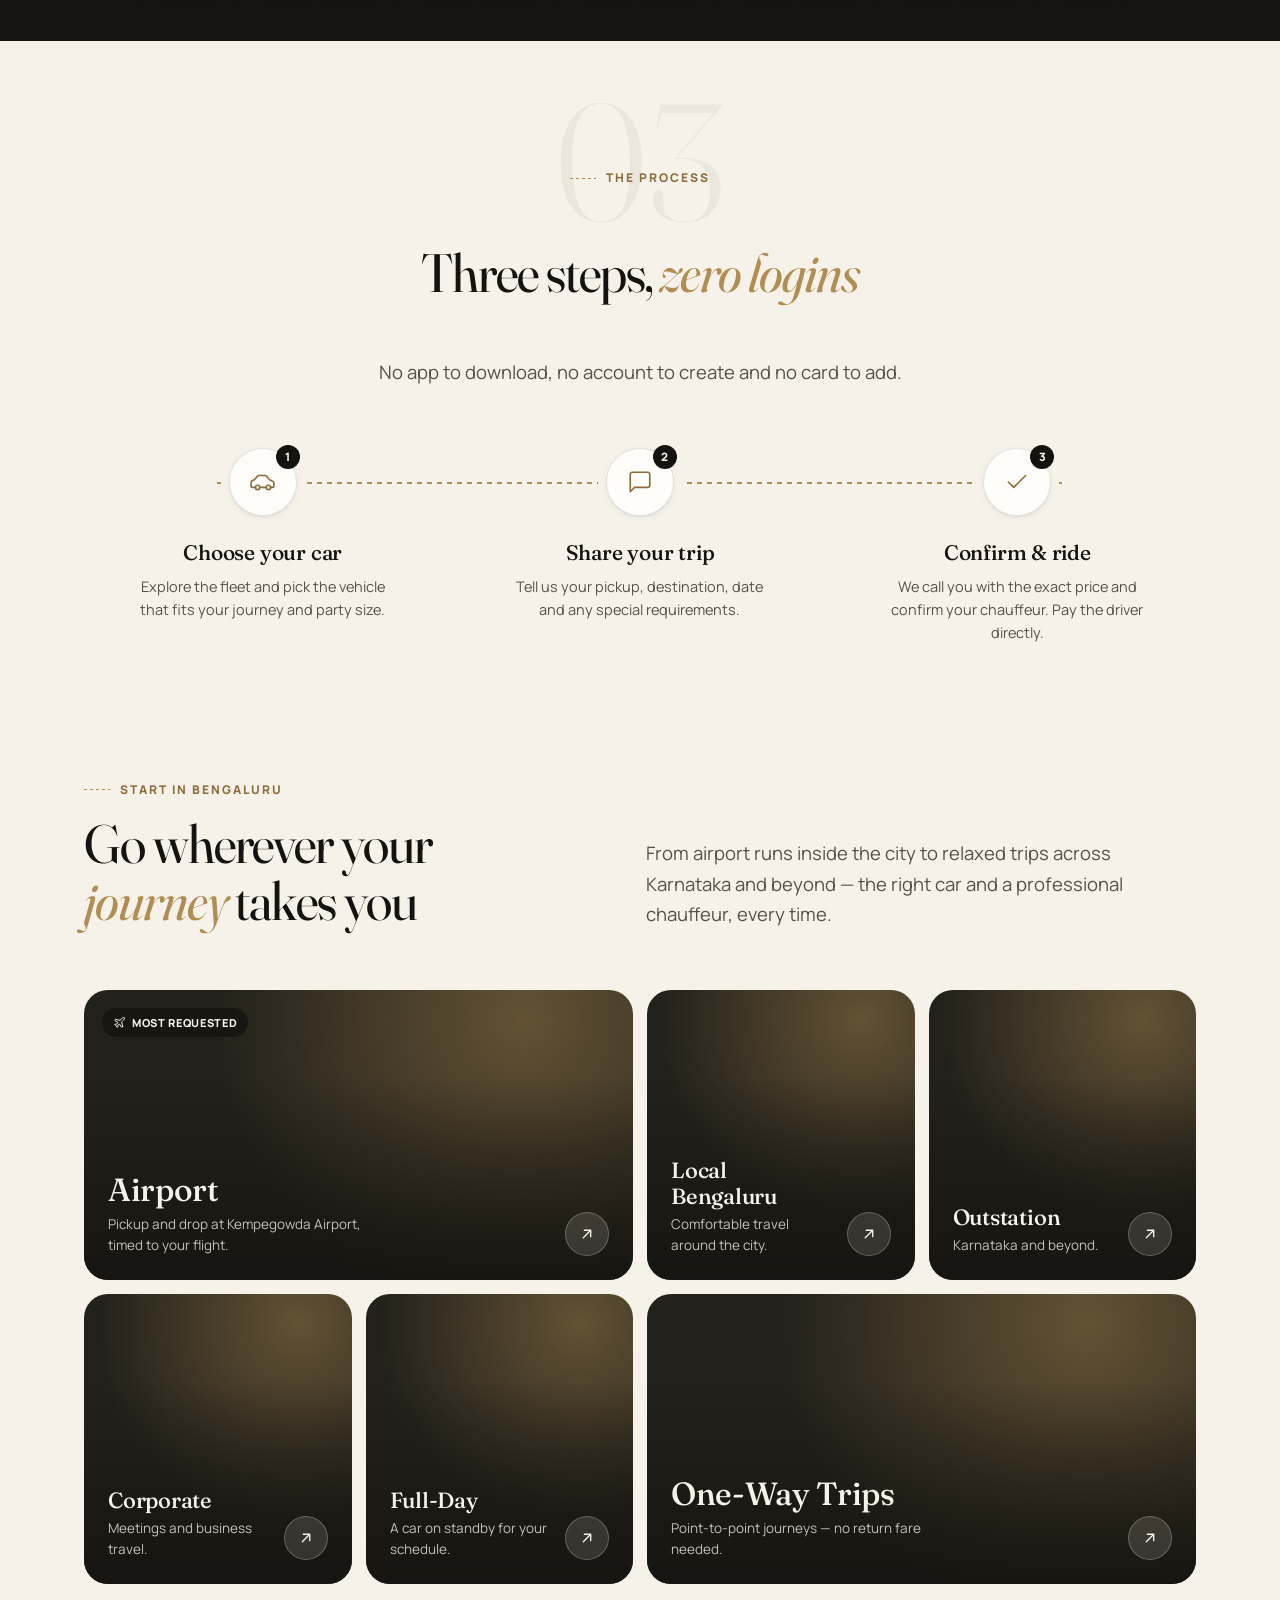
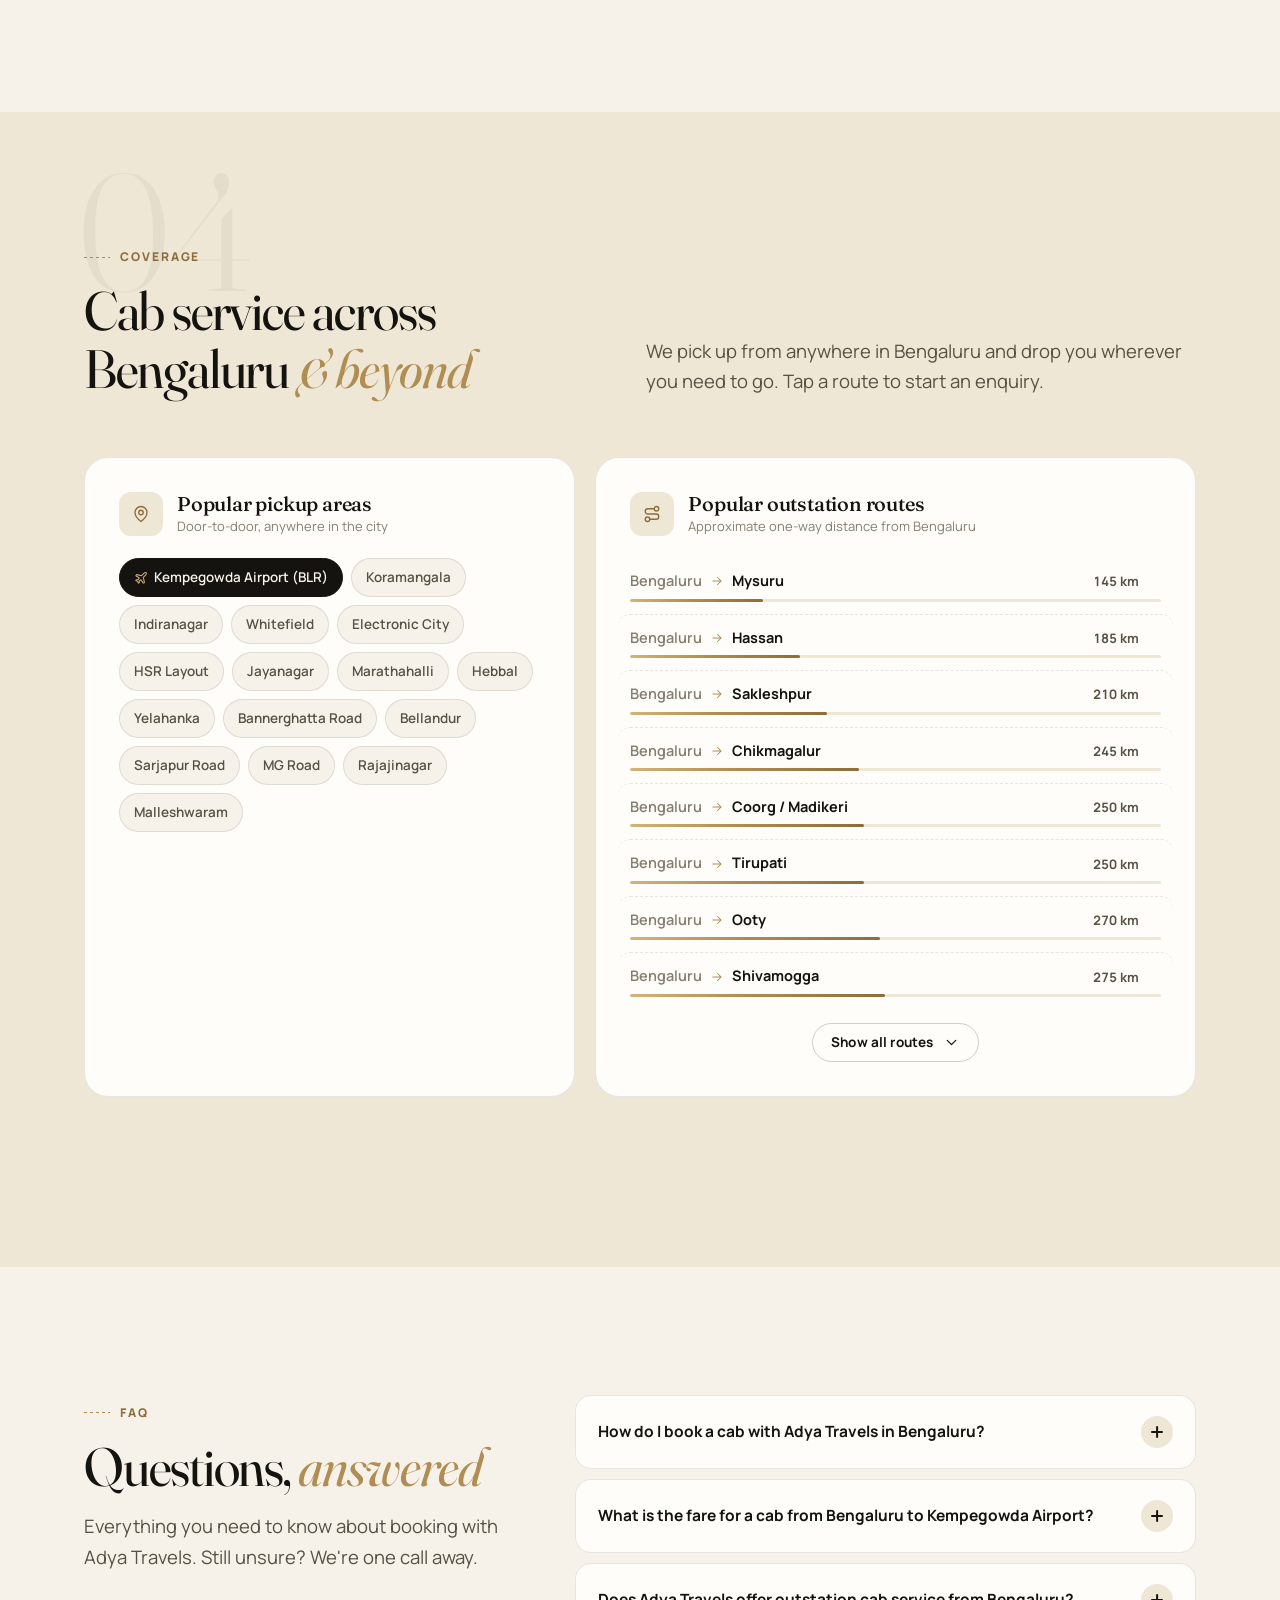
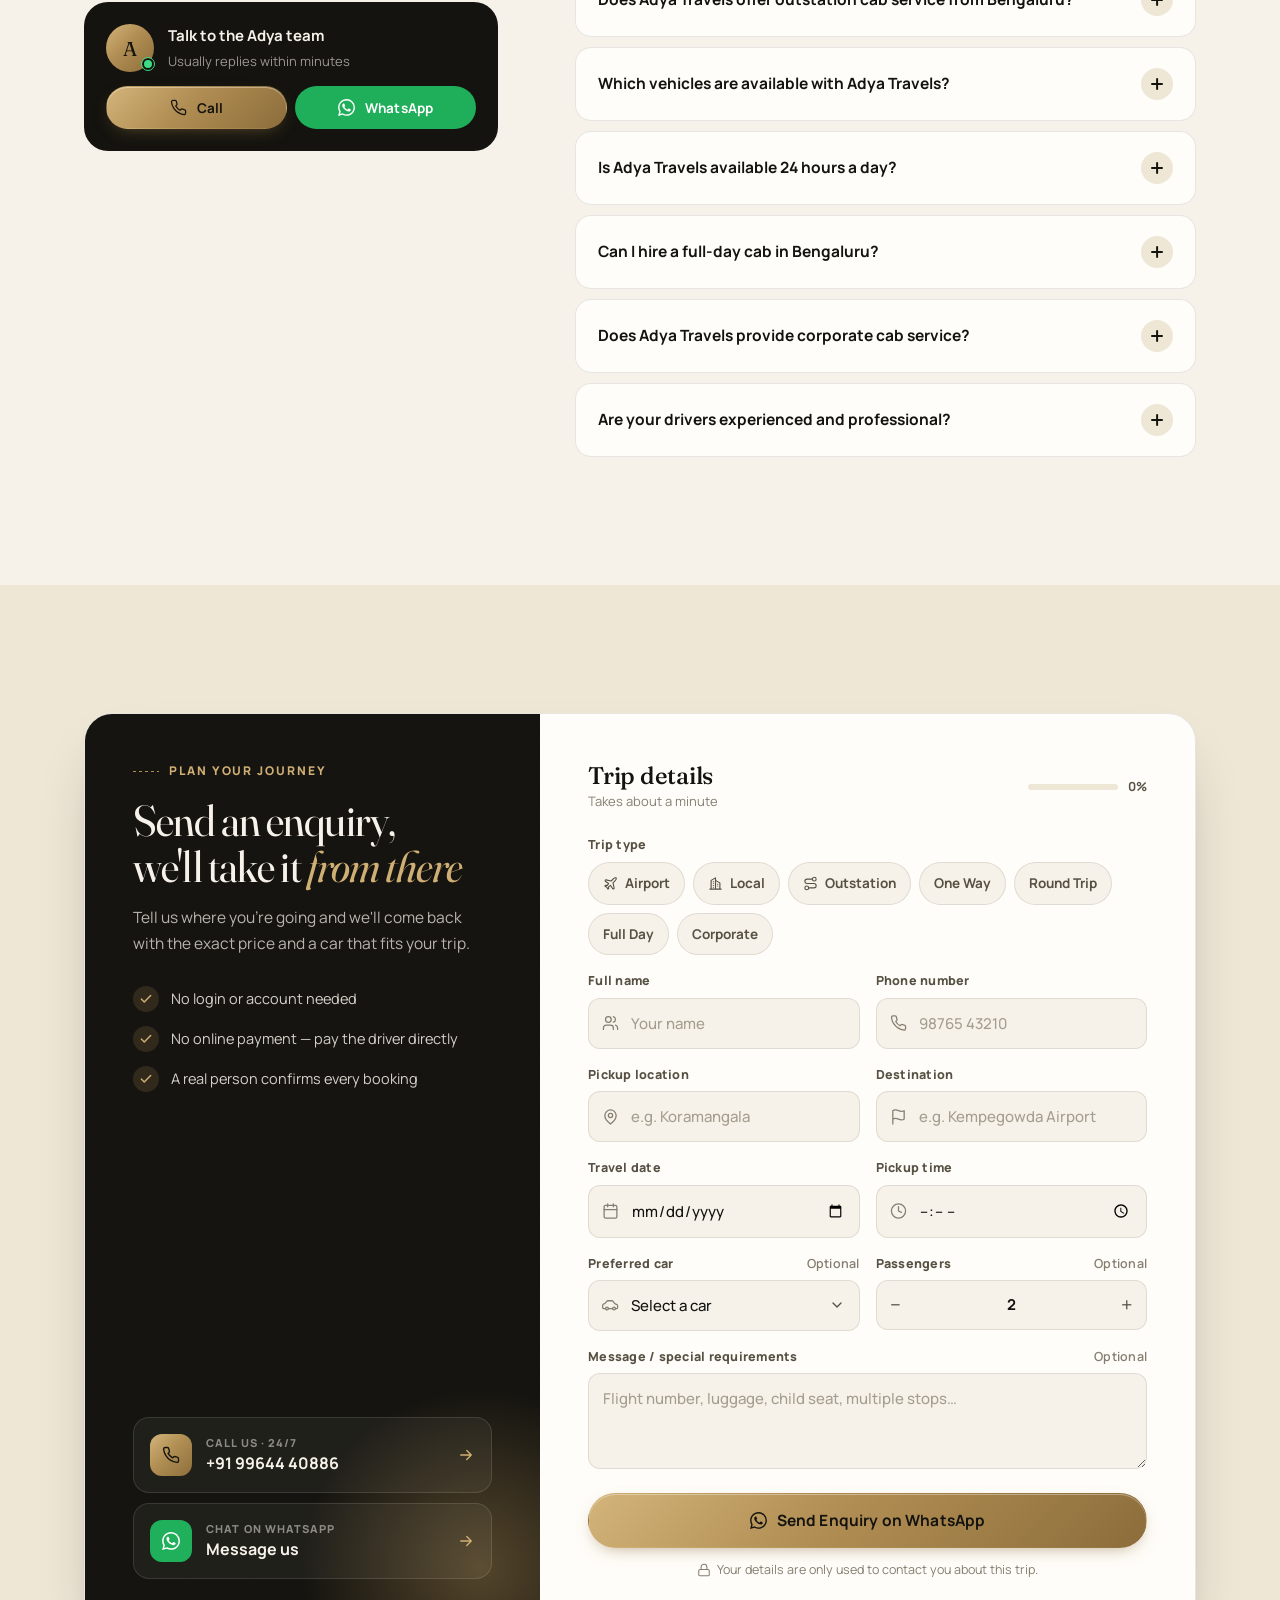
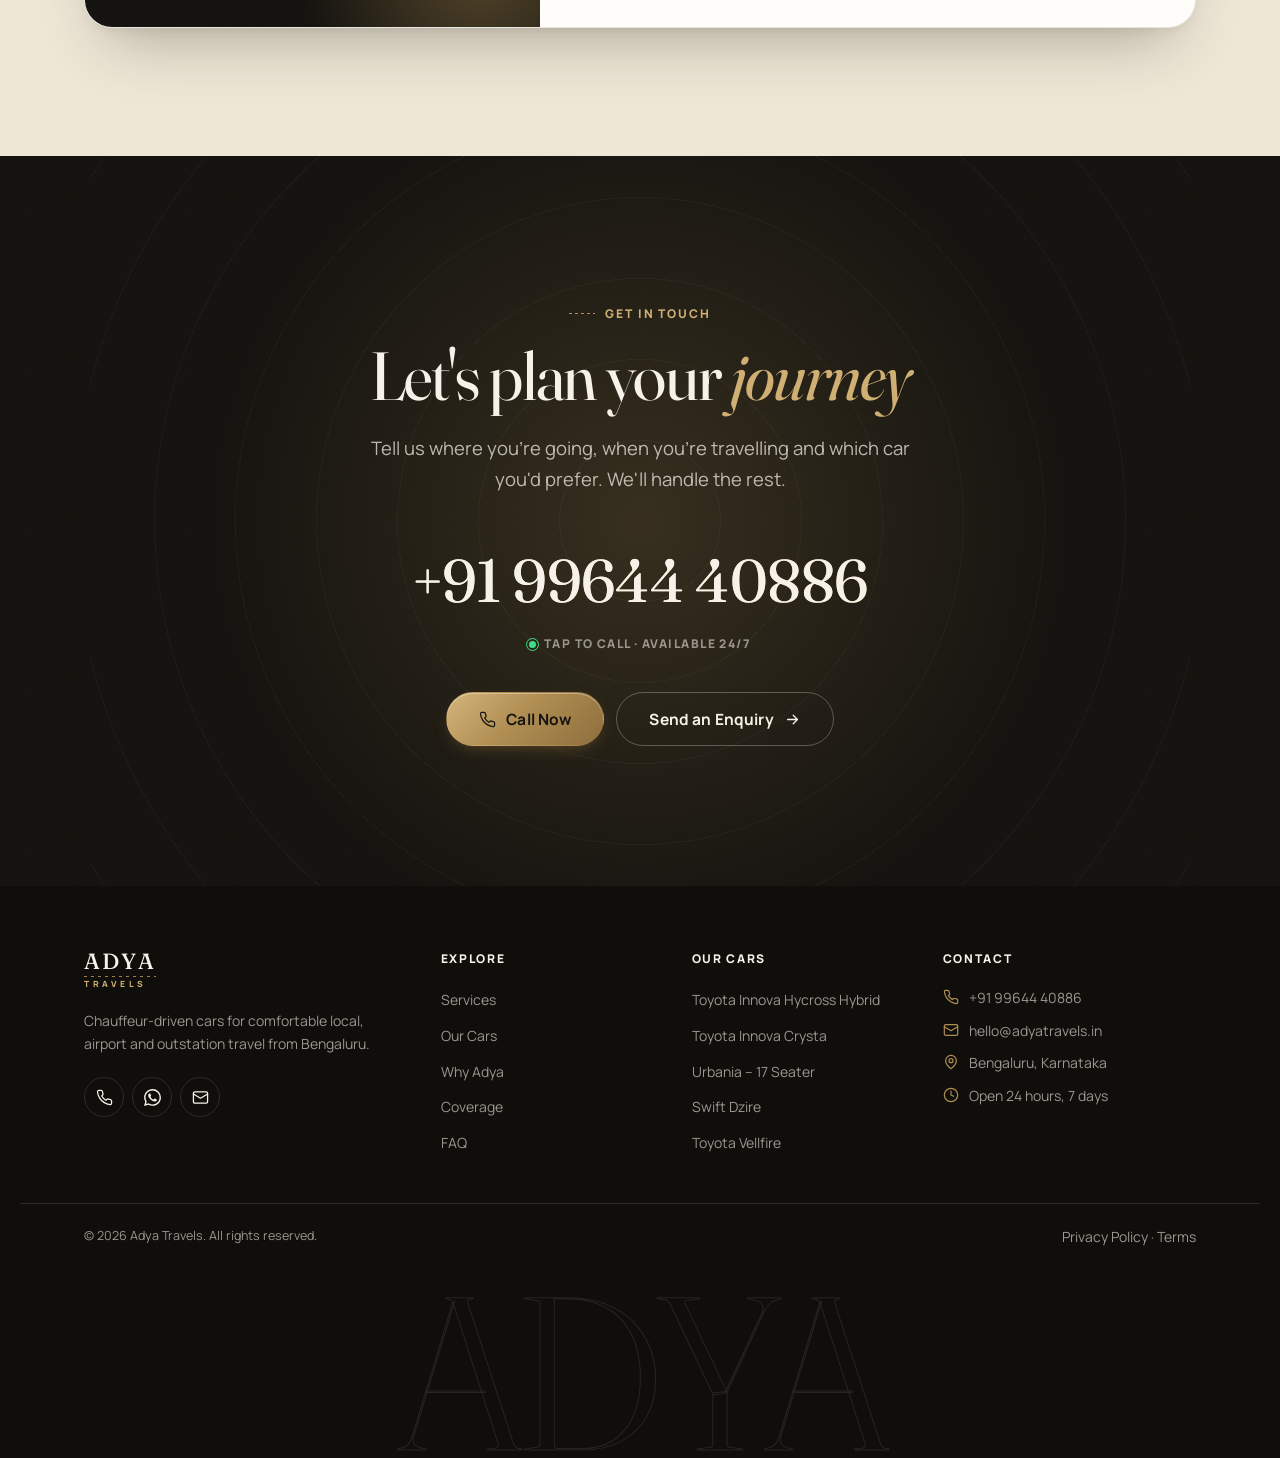
==== commit ab818d47: "Turn the long scroll into snap-aligned sections, page by page Each major section (hero, services, fl" ====
--- a/index.html
+++ b/index.html
@@ -306,7 +306,7 @@
 <main id="main">
 
   <!-- ========== HERO ========== -->
-  <section class="hero grain" id="top">
+  <section class="hero grain snap-section" id="top">
     <canvas class="hero-canvas" id="heroCanvas" aria-hidden="true"></canvas>
     <span class="sr-only">Premium chauffeur-driven car on a highway at night</span>
     <div class="hero-shade" aria-hidden="true"></div>
@@ -423,7 +423,7 @@
   </div>
 
   <!-- ========== SERVICES ========== -->
-  <section class="section" id="services">
+  <section class="section snap-section" id="services">
     <div class="container">
       <div class="section-head reveal" data-num="01">
         <div>
@@ -481,7 +481,7 @@
   </section>
 
   <!-- ========== FLAGSHIP SPOTLIGHT — 3D showcase ========== -->
-  <section class="spotlight-section on-dark grain">
+  <section class="spotlight-section on-dark grain snap-section">
     <div class="container spotlight-grid">
       <div class="spotlight-copy reveal">
         <span class="eyebrow">The Flagship</span>
@@ -509,7 +509,7 @@
   </section>
 
   <!-- ========== OUR CARS ========== -->
-  <section class="section bg-soft" id="cars">
+  <section class="section bg-soft snap-section" id="cars">
     <div class="container">
       <div class="section-head reveal" data-num="02">
         <div>
@@ -532,7 +532,7 @@
   </section>
 
   <!-- ========== WHY ADYA (dark) ========== -->
-  <section class="section on-dark why-section grain" id="why-adya">
+  <section class="section on-dark why-section grain snap-section" id="why-adya">
     <div class="container">
       <div class="stats reveal" id="stats">
         <div class="stat"><b class="flip-wrap"><span class="flip-group" data-final="5"></span></b><span>Cars in our own fleet</span></div>
@@ -596,7 +596,7 @@
   </section>
 
   <!-- ========== HOW IT WORKS ========== -->
-  <section class="section">
+  <section class="section snap-section">
     <div class="container">
       <div class="section-head center reveal" data-num="03">
         <span class="eyebrow">The Process</span>
@@ -625,7 +625,7 @@
   </section>
 
   <!-- ========== JOURNEY TYPES ========== -->
-  <section class="section" id="about" style="padding-top:0;">
+  <section class="section snap-section" id="about" style="padding-top:0;">
     <div class="container">
       <div class="section-head reveal">
         <div>
@@ -665,7 +665,7 @@
   </section>
 
   <!-- ========== AREAS SERVED ========== -->
-  <section class="section bg-soft areas-section" id="areas">
+  <section class="section bg-soft areas-section snap-section" id="areas">
     <div class="container">
       <div class="section-head reveal" data-num="04">
         <div>
@@ -730,7 +730,7 @@
   </section>
 
   <!-- ========== FAQ ========== -->
-  <section class="section faq-section" id="faq">
+  <section class="section faq-section snap-section" id="faq">
     <div class="container faq-layout">
       <div class="faq-aside reveal">
         <span class="eyebrow">FAQ</span>
@@ -809,7 +809,7 @@
   </section>
 
   <!-- ========== ENQUIRY FORM ========== -->
-  <section class="section bg-soft" id="enquire">
+  <section class="section bg-soft snap-section" id="enquire">
     <div class="container">
       <div class="enquiry-shell reveal">
         <aside class="enquiry-aside on-dark grain">
@@ -936,7 +936,7 @@
   </section>
 
   <!-- ========== FINAL CTA ========== -->
-  <section class="contact-section grain">
+  <section class="contact-section grain snap-section">
     <div class="container on-dark" style="background:transparent;">
       <span class="eyebrow">Get In Touch</span>
       <h2 class="h2">Let's plan your <em>journey</em></h2>
@@ -955,7 +955,7 @@
 </main>
 
 <!-- ========== FOOTER ========== -->
-<footer class="footer">
+<footer class="footer snap-section">
   <div class="container footer-grid">
     <div class="footer-brand">
       <a href="index.html" class="logo"><span class="logo-text"><span class="l1">ADYA</span><span class="l-rule" aria-hidden="true"></span><span class="l2">TRAVELS</span></span></a>
--- a/css/style.css
+++ b/css/style.css
@@ -60,9 +60,19 @@
 }
 
 *, *::before, *::after{ box-sizing: border-box; }
-html{ scroll-behavior: smooth; scroll-padding-top: calc(var(--nav-h) + 12px); -webkit-text-size-adjust: 100%; }
+html{
+  scroll-behavior: smooth;
+  scroll-padding-top: calc(var(--nav-h) + 12px);
+  -webkit-text-size-adjust: 100%;
+  /* "Page by page" feel: each major section eases into place under the
+     nav instead of free-scrolling past it. proximity (not mandatory) so
+     sections taller than one screen — the fleet grid, FAQ, the form —
+     still scroll normally inside themselves. */
+  scroll-snap-type: y proximity;
+}
+.snap-section{ scroll-snap-align: start; scroll-snap-stop: normal; }
 @media (prefers-reduced-motion: reduce){
-  html{ scroll-behavior: auto; }
+  html{ scroll-behavior: auto; scroll-snap-type: none; }
   *, *::before, *::after{ animation-duration: 0.01ms !important; animation-iteration-count: 1 !important; transition-duration: 0.01ms !important; scroll-behavior: auto !important; }
 }
 
